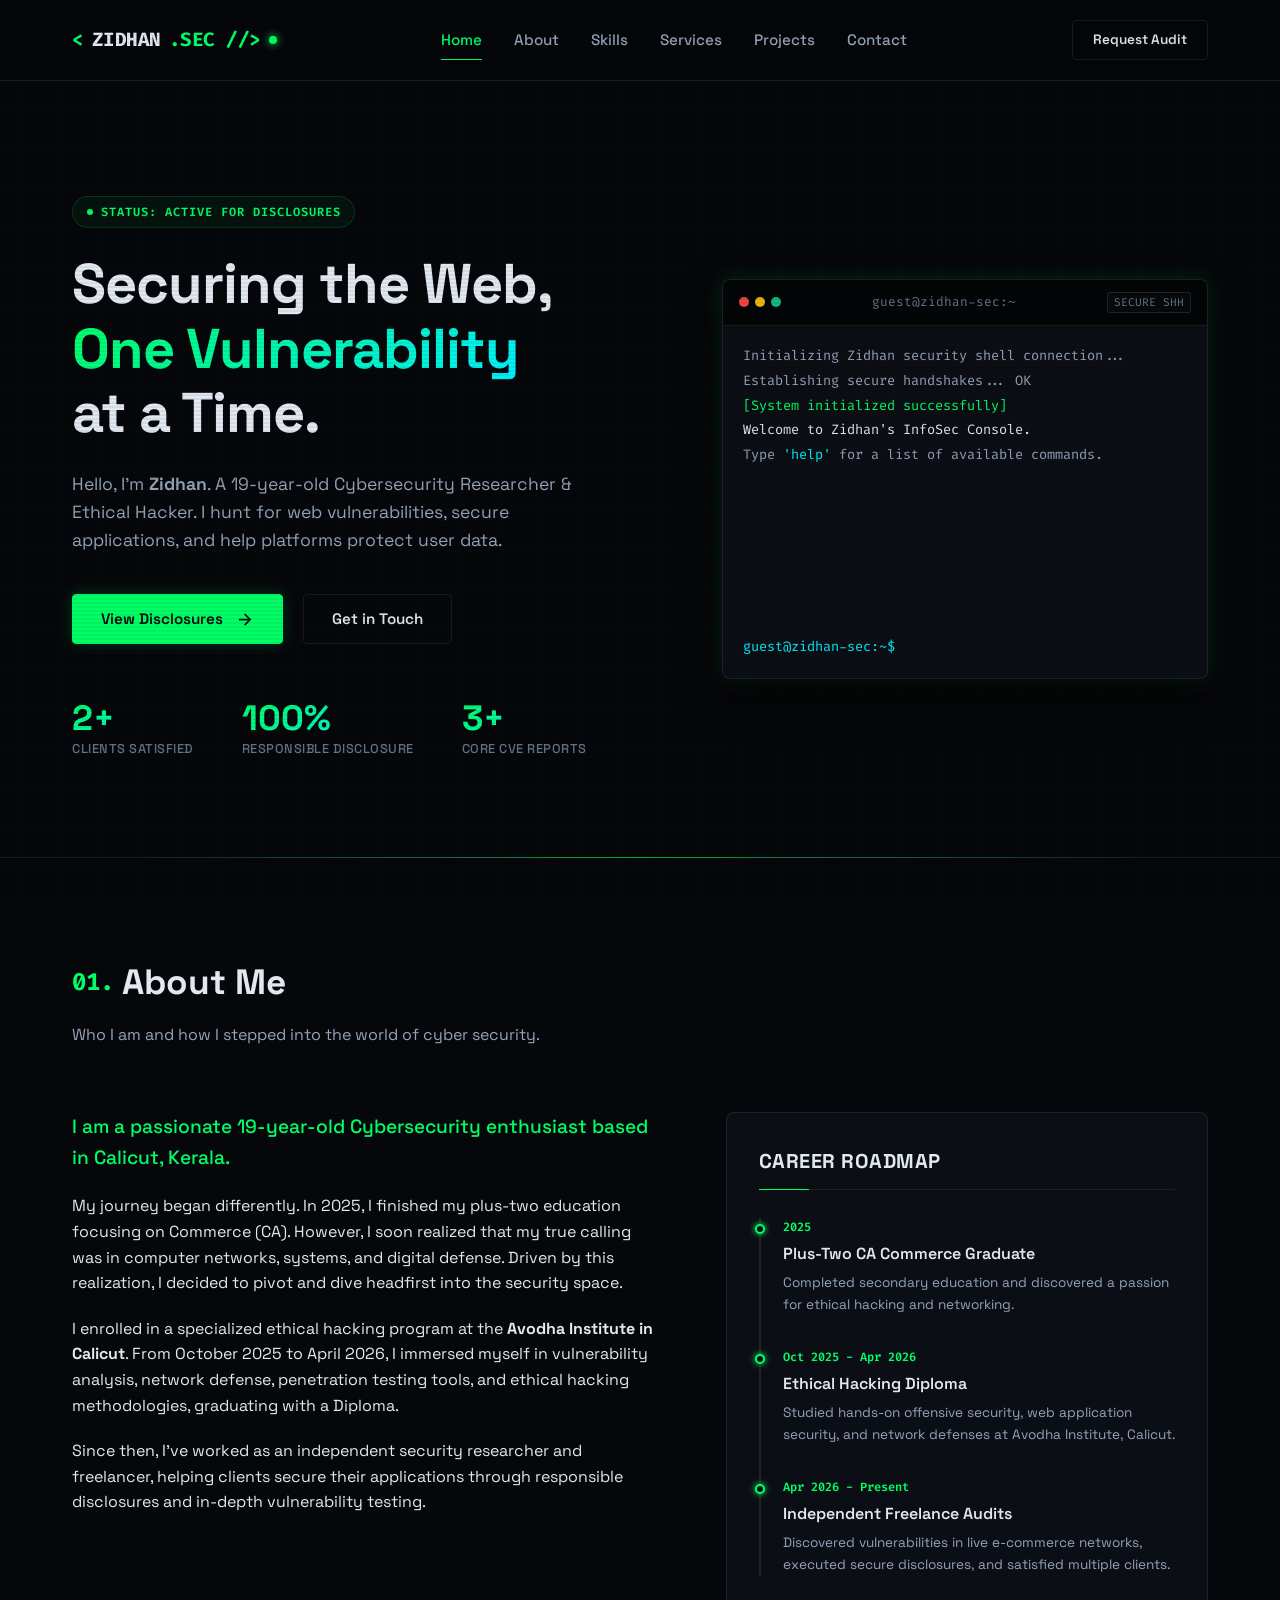
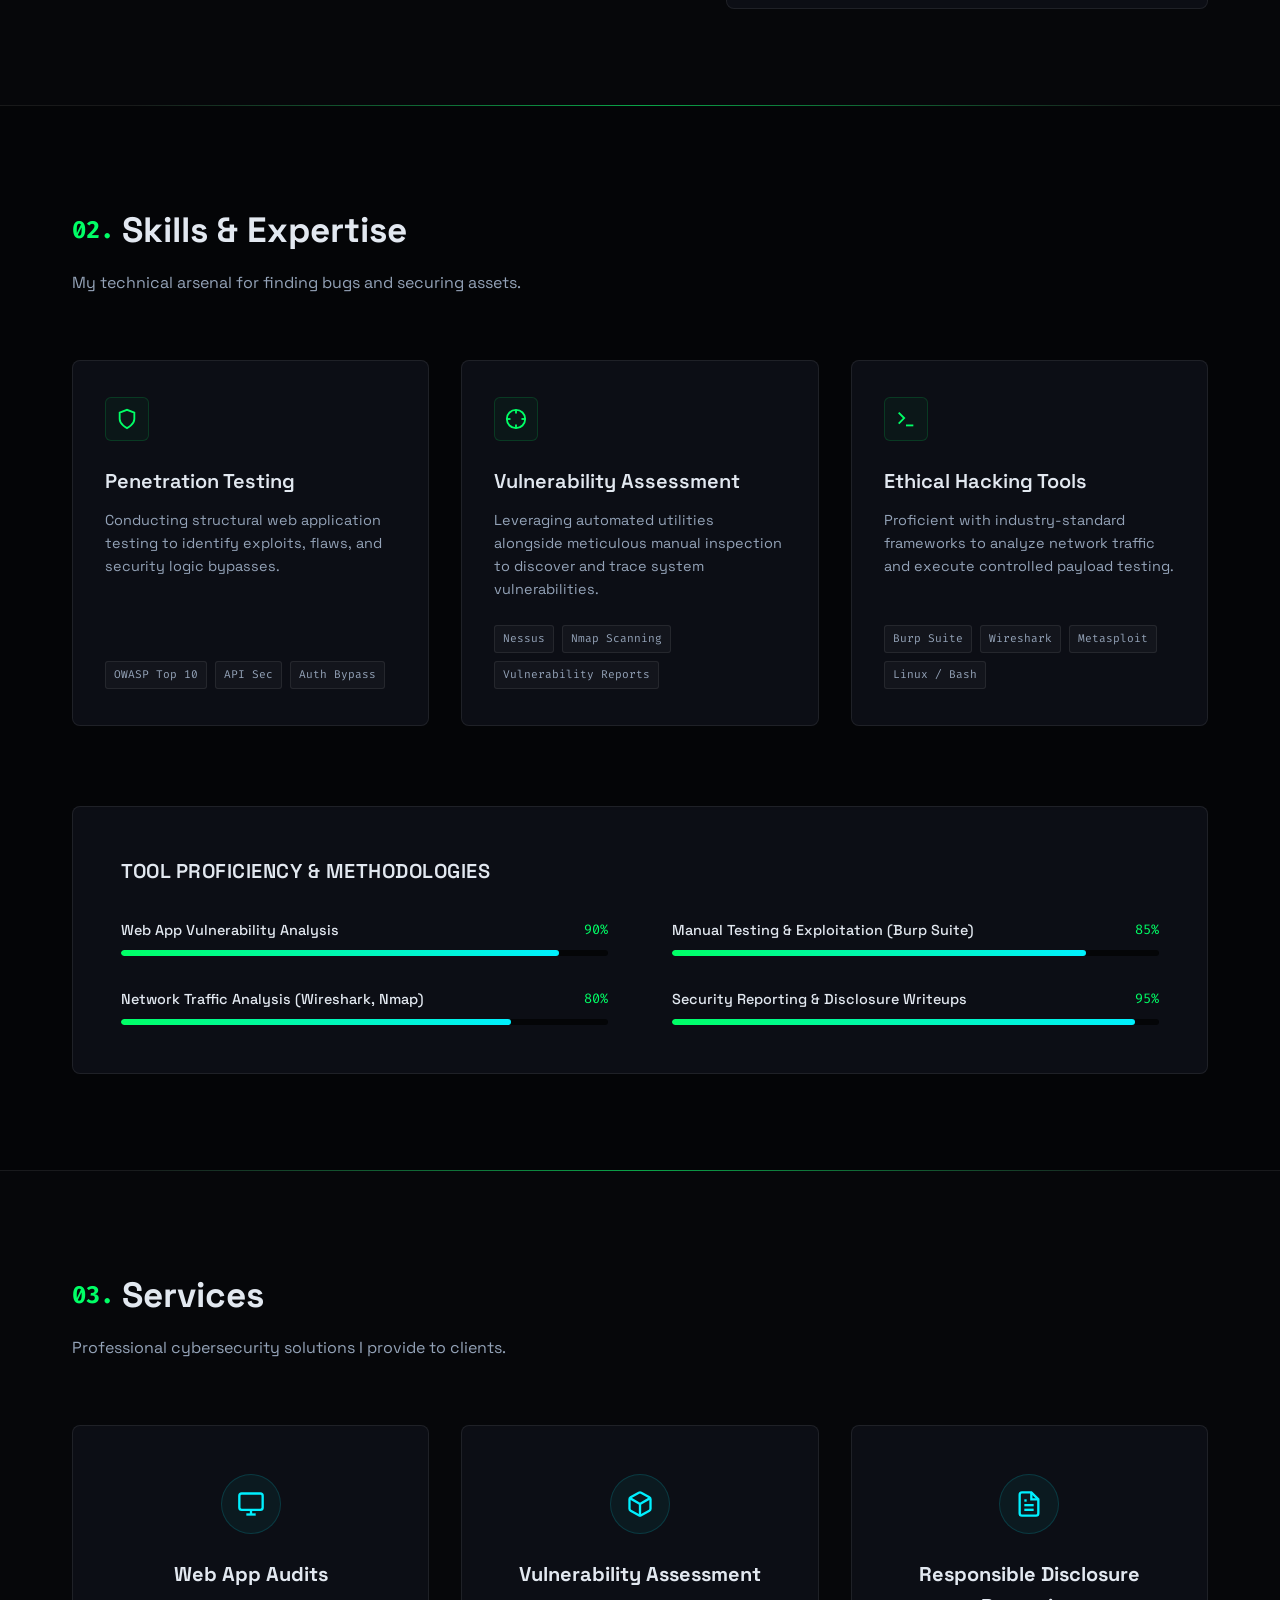
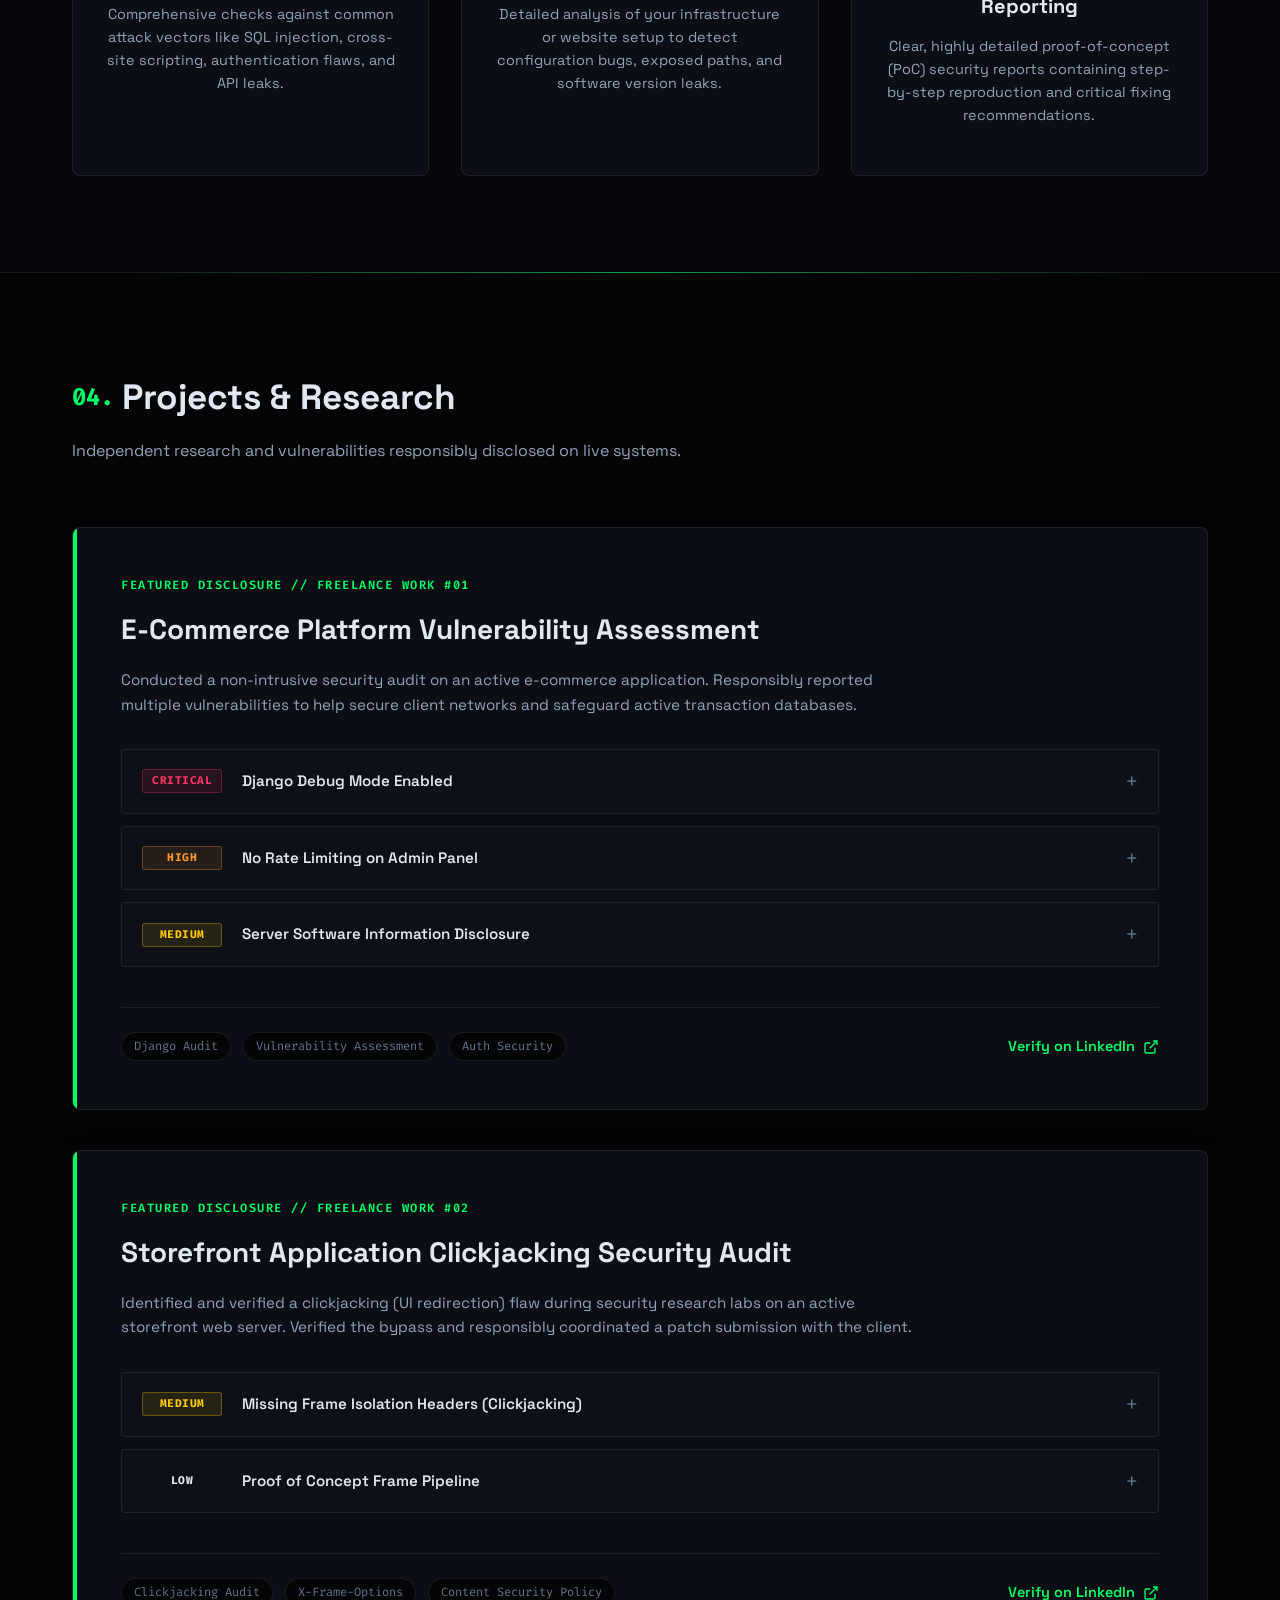
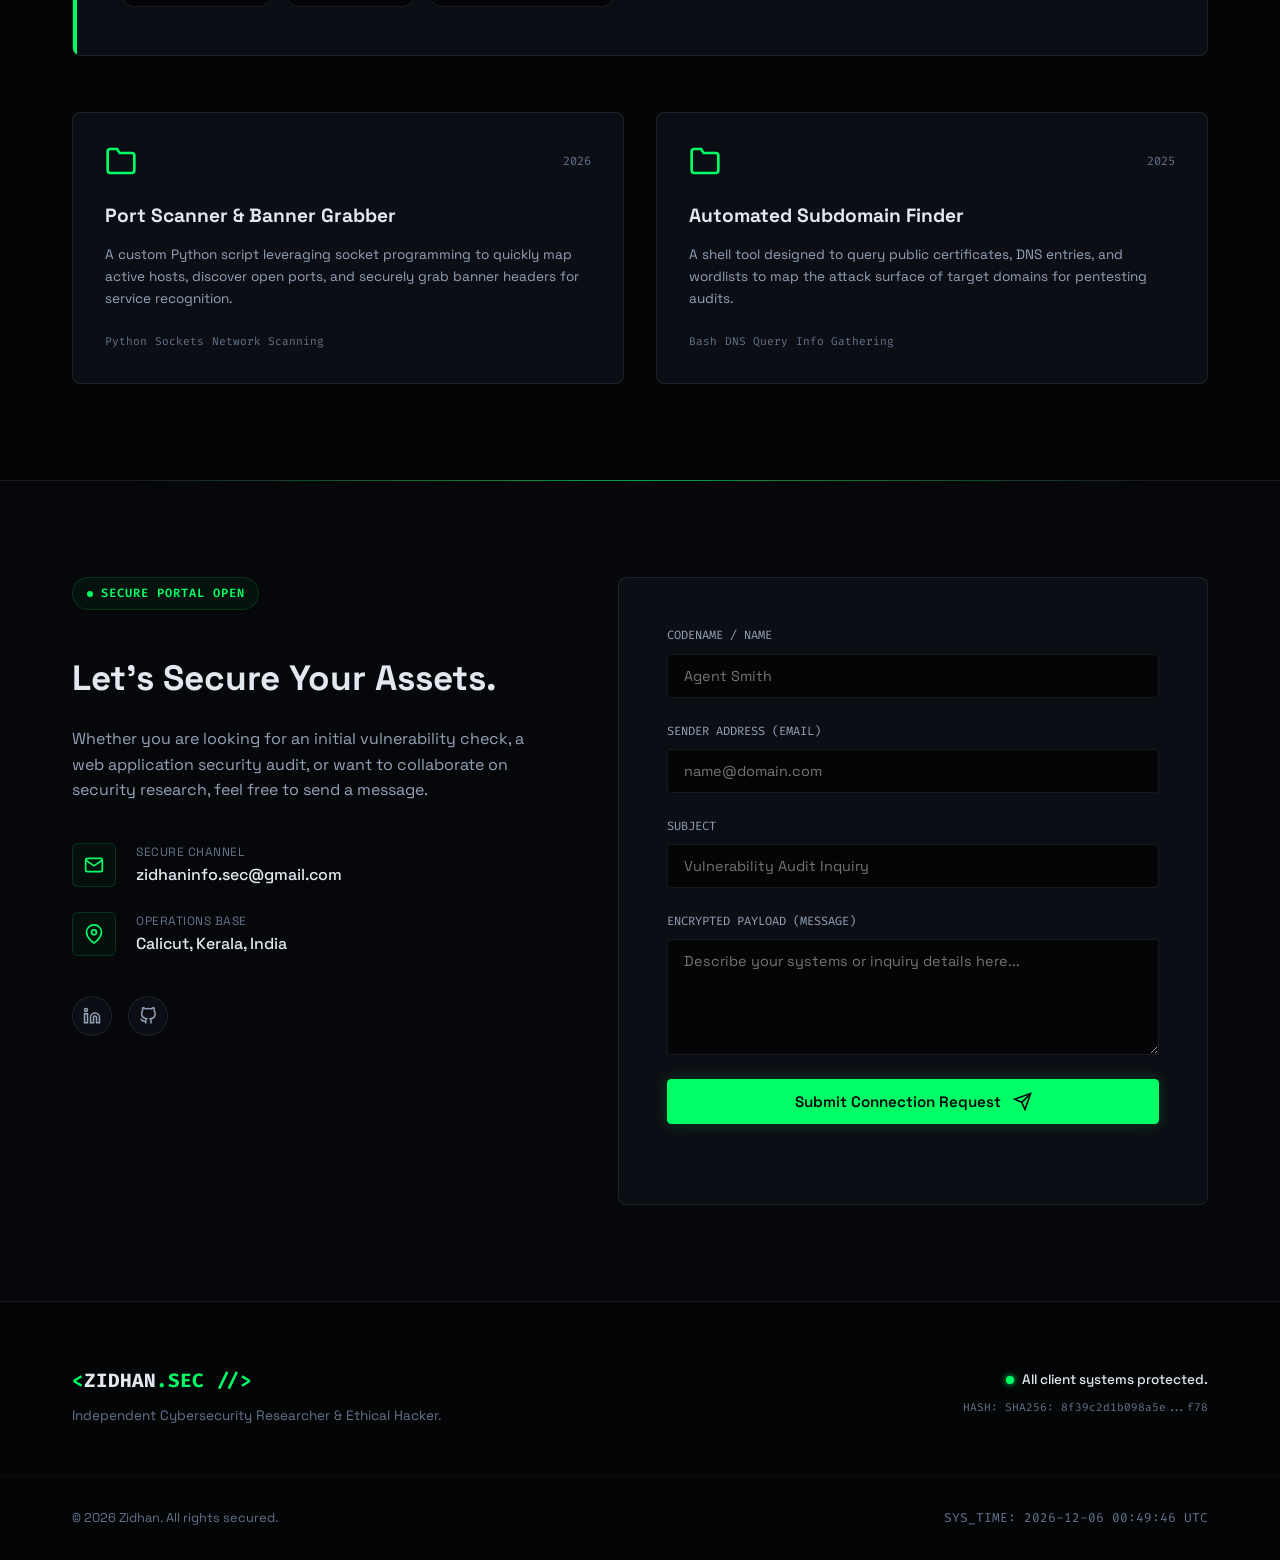
==== index.html @ 51912fbd "Initial commit of portfolio website" ====
<!DOCTYPE html>
<html lang="en">
<head>
    <meta charset="UTF-8">
    <meta name="viewport" content="width=device-width, initial-scale=1.0">
    <title>zidhan</title>
    <meta name="description" content="Portfolio of Zidhan, an independent Cybersecurity Researcher & Ethical Hacker specializing in vulnerability assessment, web application penetration testing, and responsible disclosures.">
    <!-- Google Fonts -->
    <link rel="preconnect" href="https://fonts.googleapis.com">
    <link rel="preconnect" href="https://fonts.gstatic.com" crossorigin>
    <link href="https://fonts.googleapis.com/css2?family=Fira+Code:wght@400;500;600;700&family=Space+Grotesk:wght@400;500;600;700&display=swap" rel="stylesheet">
    <!-- CSS stylesheet -->
    <link rel="stylesheet" href="style.css">
</head>
<body>
    <!-- Background grid effect -->
    <div class="cyber-grid"></div>
    <div class="scanlines"></div>

    <!-- Header Navigation -->
    <header class="header">
        <div class="container nav-container">
            <a href="#" class="logo">
                <span class="logo-accent">&lt;</span>ZIDHAN<span class="logo-accent">.SEC //&gt;</span>
                <span class="status-dot pulsing"></span>
            </a>
            
            <nav class="nav-menu">
                <a href="#hero" class="nav-link active">Home</a>
                <a href="#about" class="nav-link">About</a>
                <a href="#skills" class="nav-link">Skills</a>
                <a href="#services" class="nav-link">Services</a>
                <a href="#projects" class="nav-link">Projects</a>
                <a href="#contact" class="nav-link">Contact</a>
            </nav>

            <div class="header-actions">
                <a href="#contact" class="btn btn-outline btn-sm">Request Audit</a>
                <button class="mobile-nav-toggle" aria-label="Toggle navigation">
                    <span class="bar"></span>
                    <span class="bar"></span>
                    <span class="bar"></span>
                </button>
            </div>
        </div>
    </header>

    <main>
        <!-- Hero Section -->
        <section id="hero" class="hero-section section-padding">
            <div class="container hero-grid">
                <div class="hero-content">
                    <div class="badge-cyber">
                        <span class="badge-ping"></span>
                        <span class="badge-text">STATUS: ACTIVE FOR DISCLOSURES</span>
                    </div>
                    <h1 class="hero-title">
                        Securing the Web, <br>
                        <span class="text-gradient">One Vulnerability</span> <br>
                        at a Time.
                    </h1>
                    <p class="hero-subtitle">
                        Hello, I'm <strong>Zidhan</strong>. A 19-year-old Cybersecurity Researcher &amp; Ethical Hacker. I hunt for web vulnerabilities, secure applications, and help platforms protect user data.
                    </p>
                    <div class="hero-actions">
                        <a href="#projects" class="btn btn-primary">
                            <span>View Disclosures</span>
                            <svg class="btn-icon" viewBox="0 0 24 24" fill="none" stroke="currentColor" stroke-width="2"><line x1="5" y1="12" x2="19" y2="12"></line><polyline points="12 5 19 12 12 19"></polyline></svg>
                        </a>
                        <a href="#contact" class="btn btn-outline">
                            <span>Get in Touch</span>
                        </a>
                    </div>
                    <div class="hero-stats">
                        <div class="stat-item">
                            <span class="stat-val text-gradient">2+</span>
                            <span class="stat-lbl">Clients Satisfied</span>
                        </div>
                        <div class="stat-item">
                            <span class="stat-val text-gradient">100%</span>
                            <span class="stat-lbl">Responsible Disclosure</span>
                        </div>
                        <div class="stat-item">
                            <span class="stat-val text-gradient">3+</span>
                            <span class="stat-lbl">Core CVE Reports</span>
                        </div>
                    </div>
                </div>

                <!-- Simulated Terminal Widget -->
                <div class="terminal-container">
                    <div class="terminal-header">
                        <div class="terminal-buttons">
                            <span class="term-btn red"></span>
                            <span class="term-btn yellow"></span>
                            <span class="term-btn green"></span>
                        </div>
                        <div class="terminal-title">guest@zidhan-sec:~</div>
                        <div class="terminal-status">SECURE SHH</div>
                    </div>
                    <div class="terminal-body" id="terminal-body">
                        <div class="terminal-line text-muted">Initializing Zidhan security shell connection...</div>
                        <div class="terminal-line text-muted">Establishing secure handshakes... OK</div>
                        <div class="terminal-line text-success">[System initialized successfully]</div>
                        <div class="terminal-line">Welcome to Zidhan's InfoSec Console.</div>
                        <div class="terminal-line text-muted">Type <span class="text-accent">'help'</span> for a list of available commands.</div>
                        <br>
                        <div id="terminal-output"></div>
                        <div class="terminal-input-line">
                            <span class="terminal-prompt">guest@zidhan-sec:~$</span>
                            <input type="text" id="terminal-input" autocomplete="off" autofocus spellcheck="false">
                        </div>
                    </div>
                </div>
            </div>
        </section>

        <!-- About Me Section -->
        <section id="about" class="about-section section-padding border-top-glow">
            <div class="container">
                <div class="section-header">
                    <h2 class="section-title"><span class="title-number">01.</span> About Me</h2>
                    <p class="section-desc">Who I am and how I stepped into the world of cyber security.</p>
                </div>
                <div class="about-grid">
                    <div class="about-bio">
                        <p class="lead-text">
                            I am a passionate 19-year-old Cybersecurity enthusiast based in Calicut, Kerala. 
                        </p>
                        <p>
                            My journey began differently. In 2025, I finished my plus-two education focusing on Commerce (CA). However, I soon realized that my true calling was in computer networks, systems, and digital defense. Driven by this realization, I decided to pivot and dive headfirst into the security space.
                        </p>
                        <p>
                            I enrolled in a specialized ethical hacking program at the <strong>Avodha Institute in Calicut</strong>. From October 2025 to April 2026, I immersed myself in vulnerability analysis, network defense, penetration testing tools, and ethical hacking methodologies, graduating with a Diploma.
                        </p>
                        <p>
                            Since then, I've worked as an independent security researcher and freelancer, helping clients secure their applications through responsible disclosures and in-depth vulnerability testing.
                        </p>
                    </div>

                    <div class="about-timeline-card">
                        <h3 class="card-title-glow">Career Roadmap</h3>
                        <div class="timeline">
                            <div class="timeline-item">
                                <div class="timeline-dot"></div>
                                <div class="timeline-date">2025</div>
                                <h4 class="timeline-title">Plus-Two CA Commerce Graduate</h4>
                                <p class="timeline-text">Completed secondary education and discovered a passion for ethical hacking and networking.</p>
                            </div>
                            <div class="timeline-item">
                                <div class="timeline-dot"></div>
                                <div class="timeline-date">Oct 2025 - Apr 2026</div>
                                <h4 class="timeline-title">Ethical Hacking Diploma</h4>
                                <p class="timeline-text">Studied hands-on offensive security, web application security, and network defenses at Avodha Institute, Calicut.</p>
                            </div>
                            <div class="timeline-item">
                                <div class="timeline-dot"></div>
                                <div class="timeline-date">Apr 2026 - Present</div>
                                <h4 class="timeline-title">Independent Freelance Audits</h4>
                                <p class="timeline-text">Discovered vulnerabilities in live e-commerce networks, executed secure disclosures, and satisfied multiple clients.</p>
                            </div>
                        </div>
                    </div>
                </div>
            </div>
        </section>

        <!-- Skills and Expertise Section -->
        <section id="skills" class="skills-section section-padding border-top-glow bg-darker">
            <div class="container">
                <div class="section-header">
                    <h2 class="section-title"><span class="title-number">02.</span> Skills &amp; Expertise</h2>
                    <p class="section-desc">My technical arsenal for finding bugs and securing assets.</p>
                </div>
                <div class="skills-grid">
                    <!-- Skill Group 1 -->
                    <div class="skill-card">
                        <div class="skill-icon-wrap">
                            <svg class="skill-icon" viewBox="0 0 24 24" fill="none" stroke="currentColor" stroke-width="2"><path d="M12 22s8-4 8-10V5l-8-3-8 3v7c0 6 8 10 8 10z"></path></svg>
                        </div>
                        <h3 class="skill-card-title">Penetration Testing</h3>
                        <p class="skill-card-text">Conducting structural web application testing to identify exploits, flaws, and security logic bypasses.</p>
                        <div class="skill-badges">
                            <span class="skill-badge">OWASP Top 10</span>
                            <span class="skill-badge">API Sec</span>
                            <span class="skill-badge">Auth Bypass</span>
                        </div>
                    </div>
                    <!-- Skill Group 2 -->
                    <div class="skill-card">
                        <div class="skill-icon-wrap">
                            <svg class="skill-icon" viewBox="0 0 24 24" fill="none" stroke="currentColor" stroke-width="2"><circle cx="12" cy="12" r="10"></circle><line x1="22" y1="12" x2="18" y2="12"></line><line x1="6" y1="12" x2="2" y2="12"></line><line x1="12" y1="6" x2="12" y2="2"></line><line x1="12" y1="22" x2="12" y2="18"></line></svg>
                        </div>
                        <h3 class="skill-card-title">Vulnerability Assessment</h3>
                        <p class="skill-card-text">Leveraging automated utilities alongside meticulous manual inspection to discover and trace system vulnerabilities.</p>
                        <div class="skill-badges">
                            <span class="skill-badge">Nessus</span>
                            <span class="skill-badge">Nmap Scanning</span>
                            <span class="skill-badge">Vulnerability Reports</span>
                        </div>
                    </div>
                    <!-- Skill Group 3 -->
                    <div class="skill-card">
                        <div class="skill-icon-wrap">
                            <svg class="skill-icon" viewBox="0 0 24 24" fill="none" stroke="currentColor" stroke-width="2"><polyline points="4 17 10 11 4 5"></polyline><line x1="12" y1="19" x2="20" y2="19"></line></svg>
                        </div>
                        <h3 class="skill-card-title">Ethical Hacking Tools</h3>
                        <p class="skill-card-text">Proficient with industry-standard frameworks to analyze network traffic and execute controlled payload testing.</p>
                        <div class="skill-badges">
                            <span class="skill-badge">Burp Suite</span>
                            <span class="skill-badge">Wireshark</span>
                            <span class="skill-badge">Metasploit</span>
                            <span class="skill-badge">Linux / Bash</span>
                        </div>
                    </div>
                </div>

                <!-- Skill Metric Meters -->
                <div class="skills-metrics-wrap">
                    <h3 class="metrics-title">Tool Proficiency &amp; Methodologies</h3>
                    <div class="metrics-grid">
                        <div class="metric-item">
                            <div class="metric-info">
                                <span class="metric-name">Web App Vulnerability Analysis</span>
                                <span class="metric-pct">90%</span>
                            </div>
                            <div class="metric-bar-bg">
                                <div class="metric-bar-fill" style="width: 90%;"></div>
                            </div>
                        </div>
                        <div class="metric-item">
                            <div class="metric-info">
                                <span class="metric-name">Manual Testing &amp; Exploitation (Burp Suite)</span>
                                <span class="metric-pct">85%</span>
                            </div>
                            <div class="metric-bar-bg">
                                <div class="metric-bar-fill" style="width: 85%;"></div>
                            </div>
                        </div>
                        <div class="metric-item">
                            <div class="metric-info">
                                <span class="metric-name">Network Traffic Analysis (Wireshark, Nmap)</span>
                                <span class="metric-pct">80%</span>
                            </div>
                            <div class="metric-bar-bg">
                                <div class="metric-bar-fill" style="width: 80%;"></div>
                            </div>
                        </div>
                        <div class="metric-item">
                            <div class="metric-info">
                                <span class="metric-name">Security Reporting &amp; Disclosure Writeups</span>
                                <span class="metric-pct">95%</span>
                            </div>
                            <div class="metric-bar-bg">
                                <div class="metric-bar-fill" style="width: 95%;"></div>
                            </div>
                        </div>
                    </div>
                </div>
            </div>
        </section>

        <!-- Services Section -->
        <section id="services" class="services-section section-padding border-top-glow">
            <div class="container">
                <div class="section-header">
                    <h2 class="section-title"><span class="title-number">03.</span> Services</h2>
                    <p class="section-desc">Professional cybersecurity solutions I provide to clients.</p>
                </div>
                <div class="services-grid">
                    <div class="service-card">
                        <div class="service-icon">
                            <svg viewBox="0 0 24 24" fill="none" stroke="currentColor" stroke-width="2"><rect x="2" y="3" width="20" height="14" rx="2" ry="2"></rect><line x1="8" y1="21" x2="16" y2="21"></line><line x1="12" y1="17" x2="12" y2="21"></line></svg>
                        </div>
                        <h3>Web App Audits</h3>
                        <p>Comprehensive checks against common attack vectors like SQL injection, cross-site scripting, authentication flaws, and API leaks.</p>
                    </div>
                    <div class="service-card">
                        <div class="service-icon">
                            <svg viewBox="0 0 24 24" fill="none" stroke="currentColor" stroke-width="2"><path d="M21 16V8a2 2 0 0 0-1-1.73l-7-4a2 2 0 0 0-2 0l-7 4A2 2 0 0 0 3 8v8a2 2 0 0 0 1 1.73l7 4a2 2 0 0 0 2 0l7-4A2 2 0 0 0 21 16z"></path><polyline points="3.27 6.96 12 12.01 20.73 6.96"></polyline><line x1="12" y1="22.08" x2="12" y2="12"></line></svg>
                        </div>
                        <h3>Vulnerability Assessment</h3>
                        <p>Detailed analysis of your infrastructure or website setup to detect configuration bugs, exposed paths, and software version leaks.</p>
                    </div>
                    <div class="service-card">
                        <div class="service-icon">
                            <svg viewBox="0 0 24 24" fill="none" stroke="currentColor" stroke-width="2"><path d="M14 2H6a2 2 0 0 0-2 2v16a2 2 0 0 0 2 2h12a2 2 0 0 0 2-2V8z"></path><polyline points="14 2 14 8 20 8"></polyline><line x1="16" y1="13" x2="8" y2="13"></line><line x1="16" y1="17" x2="8" y2="17"></line><polyline points="10 9 9 9 8 9"></polyline></svg>
                        </div>
                        <h3>Responsible Disclosure Reporting</h3>
                        <p>Clear, highly detailed proof-of-concept (PoC) security reports containing step-by-step reproduction and critical fixing recommendations.</p>
                    </div>
                </div>
            </div>
        </section>

        <!-- Projects & Research Section -->
        <section id="projects" class="projects-section section-padding border-top-glow bg-darker">
            <div class="container">
                <div class="section-header">
                    <h2 class="section-title"><span class="title-number">04.</span> Projects &amp; Research</h2>
                    <p class="section-desc">Independent research and vulnerabilities responsibly disclosed on live systems.</p>
                </div>

                <div class="projects-featured">
                    <!-- Featured Project 1 -->
                    <div class="project-featured-card" style="margin-bottom: 2.5rem;">
                        <div class="project-tag">FEATURED DISCLOSURE // FREELANCE WORK #01</div>
                        <h3 class="project-featured-title">E-Commerce Platform Vulnerability Assessment</h3>
                        <p class="project-featured-desc">
                            Conducted a non-intrusive security audit on an active e-commerce application. Responsibly reported multiple vulnerabilities to help secure client networks and safeguard active transaction databases.
                        </p>
                        
                        <!-- Vulnerabilities Accordion -->
                        <div class="vulns-list">
                            <div class="vuln-item critical">
                                <div class="vuln-header">
                                    <span class="severity-badge">CRITICAL</span>
                                    <span class="vuln-name">Django Debug Mode Enabled</span>
                                    <span class="vuln-toggle">+</span>
                                </div>
                                <div class="vuln-details">
                                    <p>Exposed internal code structures, environment keys, technical settings, database queries, and raw local variables. Exposed system paths could easily facilitate server takeovers.</p>
                                </div>
                            </div>
                            <div class="vuln-item high">
                                <div class="vuln-header">
                                    <span class="severity-badge">HIGH</span>
                                    <span class="vuln-name">No Rate Limiting on Admin Panel</span>
                                    <span class="vuln-toggle">+</span>
                                </div>
                                <div class="vuln-details">
                                    <p>The administrative login portal was completely vulnerable to rapid automated login attempts (Brute Force attacks), making default password attacks highly effective.</p>
                                </div>
                            </div>
                            <div class="vuln-item medium">
                                <div class="vuln-header">
                                    <span class="severity-badge">MEDIUM</span>
                                    <span class="vuln-name">Server Software Information Disclosure</span>
                                    <span class="vuln-toggle">+</span>
                                </div>
                                <div class="vuln-details">
                                    <p>Server headers leaked exact software components and server versions, allowing malicious actors to target matching CVE vulnerabilities.</p>
                                </div>
                            </div>
                        </div>

                        <div class="project-footer">
                            <div class="project-tools">
                                <span>Django Audit</span>
                                <span>Vulnerability Assessment</span>
                                <span>Auth Security</span>
                            </div>
                            <a href="https://www.linkedin.com/in/muhammad-zidhan-508b98357" target="_blank" rel="noopener noreferrer" class="project-link">
                                <span>Verify on LinkedIn</span>
                                <svg class="link-icon" viewBox="0 0 24 24" fill="none" stroke="currentColor" stroke-width="2"><path d="M18 13v6a2 2 0 0 1-2 2H5a2 2 0 0 1-2-2V8a2 2 0 0 1 2-2h6"></path><polyline points="15 3 21 3 21 9"></polyline><line x1="10" y1="14" x2="21" y2="3"></line></svg>
                            </a>
                        </div>
                    </div>

                    <!-- Featured Project 2 -->
                    <div class="project-featured-card">
                        <div class="project-tag">FEATURED DISCLOSURE // FREELANCE WORK #02</div>
                        <h3 class="project-featured-title">Storefront Application Clickjacking Security Audit</h3>
                        <p class="project-featured-desc">
                            Identified and verified a clickjacking (UI redirection) flaw during security research labs on an active storefront web server. Verified the bypass and responsibly coordinated a patch submission with the client.
                        </p>
                        
                        <!-- Vulnerabilities Accordion -->
                        <div class="vulns-list">
                            <div class="vuln-item medium">
                                <div class="vuln-header">
                                    <span class="severity-badge">MEDIUM</span>
                                    <span class="vuln-name">Missing Frame Isolation Headers (Clickjacking)</span>
                                    <span class="vuln-toggle">+</span>
                                </div>
                                <div class="vuln-details">
                                    <p>The web server failed to enforce defensive boundaries, completely lacking legacy X-Frame-Options and modern Content-Security-Policy (CSP) frame-ancestors tokens. This allowed the authentication page to load inside unauthorized external frames.</p>
                                </div>
                            </div>
                            <div class="vuln-item low">
                                <div class="vuln-header">
                                    <span class="severity-badge">LOW</span>
                                    <span class="vuln-name">Proof of Concept Frame Pipeline</span>
                                    <span class="vuln-toggle">+</span>
                                </div>
                                <div class="vuln-details">
                                    <p>Confirmed exposure by building a lightweight HTML frame wrapper that loads the user login fields inside a controlled, mock attacker-facing layer without triggering browser exceptions.</p>
                                </div>
                            </div>
                        </div>

                        <div class="project-footer">
                            <div class="project-tools">
                                <span>Clickjacking Audit</span>
                                <span>X-Frame-Options</span>
                                <span>Content Security Policy</span>
                            </div>
                            <a href="https://www.linkedin.com/in/muhammad-zidhan-508b98357" target="_blank" rel="noopener noreferrer" class="project-link">
                                <span>Verify on LinkedIn</span>
                                <svg class="link-icon" viewBox="0 0 24 24" fill="none" stroke="currentColor" stroke-width="2"><path d="M18 13v6a2 2 0 0 1-2 2H5a2 2 0 0 1-2-2V8a2 2 0 0 1 2-2h6"></path><polyline points="15 3 21 3 21 9"></polyline><line x1="10" y1="14" x2="21" y2="3"></line></svg>
                            </a>
                        </div>
                    </div>
                </div>

                <!-- Secondary Projects Grid -->
                <div class="projects-grid" style="margin-top: 2.5rem;">
                    <div class="project-card">
                        <div class="project-card-header">
                            <svg class="project-folder-icon" viewBox="0 0 24 24" fill="none" stroke="currentColor" stroke-width="2"><path d="M22 19a2 2 0 0 1-2 2H4a2 2 0 0 1-2-2V5a2 2 0 0 1 2-2h5l2 3h9a2 2 0 0 1 2 2z"></path></svg>
                            <span class="project-year">2026</span>
                        </div>
                        <h4 class="project-card-title">Port Scanner &amp; Banner Grabber</h4>
                        <p class="project-card-text">A custom Python script leveraging socket programming to quickly map active hosts, discover open ports, and securely grab banner headers for service recognition.</p>
                        <div class="project-card-tags">
                            <span>Python</span>
                            <span>Sockets</span>
                            <span>Network Scanning</span>
                        </div>
                    </div>
                    <div class="project-card">
                        <div class="project-card-header">
                            <svg class="project-folder-icon" viewBox="0 0 24 24" fill="none" stroke="currentColor" stroke-width="2"><path d="M22 19a2 2 0 0 1-2 2H4a2 2 0 0 1-2-2V5a2 2 0 0 1 2-2h5l2 3h9a2 2 0 0 1 2 2z"></path></svg>
                            <span class="project-year">2025</span>
                        </div>
                        <h4 class="project-card-title">Automated Subdomain Finder</h4>
                        <p class="project-card-text">A shell tool designed to query public certificates, DNS entries, and wordlists to map the attack surface of target domains for pentesting audits.</p>
                        <div class="project-card-tags">
                            <span>Bash</span>
                            <span>DNS Query</span>
                            <span>Info Gathering</span>
                        </div>
                    </div>
                </div>
            </div>
        </section>

        <!-- Contact Section -->
        <section id="contact" class="contact-section section-padding border-top-glow">
            <div class="container contact-container">
                <div class="contact-info">
                    <div class="badge-cyber">
                        <span class="badge-ping"></span>
                        <span class="badge-text">SECURE PORTAL OPEN</span>
                    </div>
                    <h2 class="contact-title">Let's Secure Your Assets.</h2>
                    <p class="contact-text">
                        Whether you are looking for an initial vulnerability check, a web application security audit, or want to collaborate on security research, feel free to send a message.
                    </p>
                    <div class="contact-details">
                        <div class="contact-detail-item">
                            <div class="detail-icon">
                                <svg viewBox="0 0 24 24" fill="none" stroke="currentColor" stroke-width="2"><path d="M4 4h16c1.1 0 2 .9 2 2v12c0 1.1-.9 2-2 2H4c-1.1 0-2-.9-2-2V6c0-1.1.9-2 2-2z"></path><polyline points="22,6 12,13 2,6"></polyline></svg>
                            </div>
                            <div>
                                <div class="detail-label">Secure Channel</div>
                                <a href="mailto:zidhaninfo.sec@gmail.com" class="detail-value">zidhaninfo.sec@gmail.com</a>
                            </div>
                        </div>
                        <div class="contact-detail-item">
                            <div class="detail-icon">
                                <svg viewBox="0 0 24 24" fill="none" stroke="currentColor" stroke-width="2"><path d="M21 10c0 7-9 13-9 13s-9-6-9-13a9 9 0 0 1 18 0z"></path><circle cx="12" cy="10" r="3"></circle></svg>
                            </div>
                            <div>
                                <div class="detail-label">Operations Base</div>
                                <div class="detail-value">Calicut, Kerala, India</div>
                            </div>
                        </div>
                    </div>
                    <div class="social-links">
                        <a href="https://www.linkedin.com/in/muhammad-zidhan-508b98357" target="_blank" rel="noopener noreferrer" aria-label="LinkedIn Profile">
                            <svg viewBox="0 0 24 24" fill="none" stroke="currentColor" stroke-width="2" class="social-icon"><path d="M16 8a6 6 0 0 1 6 6v7h-4v-7a2 2 0 0 0-2-2 2 2 0 0 0-2 2v7h-4v-7a6 6 0 0 1 6-6z"></path><rect x="2" y="9" width="4" height="12"></rect><circle cx="4" cy="4" r="2"></circle></svg>
                        </a>
                        <a href="#" aria-label="GitHub Profile">
                            <svg viewBox="0 0 24 24" fill="none" stroke="currentColor" stroke-width="2" class="social-icon"><path d="M9 19c-5 1.5-5-2.5-7-3m14 6v-3.87a3.37 3.37 0 0 0-.94-2.61c3.14-.35 6.44-1.54 6.44-7A5.44 5.44 0 0 0 20 4.77 5.07 5.07 0 0 0 19.91 1S18.73.65 16 2.48a13.38 13.38 0 0 0-7 0C6.27.65 5.09 1 5.09 1A5.07 5.07 0 0 0 5 4.77a5.44 5.44 0 0 0-1.5 3.78c0 5.42 3.3 6.61 6.44 7A3.37 3.37 0 0 0 9 18.13V22"></path></svg>
                        </a>
                    </div>
                </div>

                <!-- Styled Cyber Contact Form -->
                <div class="contact-form-card">
                    <form id="contact-form" class="cyber-form">
                        <div class="form-row">
                            <div class="form-group">
                                <label for="form-name">Codename / Name</label>
                                <input type="text" id="form-name" required placeholder="Agent Smith">
                            </div>
                        </div>
                        <div class="form-row">
                            <div class="form-group">
                                <label for="form-email">Sender Address (Email)</label>
                                <input type="email" id="form-email" required placeholder="name@domain.com">
                            </div>
                        </div>
                        <div class="form-row">
                            <div class="form-group">
                                <label for="form-subject">Subject</label>
                                <input type="text" id="form-subject" required placeholder="Vulnerability Audit Inquiry">
                            </div>
                        </div>
                        <div class="form-row">
                            <div class="form-group">
                                <label for="form-message">Encrypted Payload (Message)</label>
                                <textarea id="form-message" rows="5" required placeholder="Describe your systems or inquiry details here..."></textarea>
                            </div>
                        </div>
                        <button type="submit" class="btn btn-primary btn-block">
                            <span>Submit Connection Request</span>
                            <svg class="btn-icon" viewBox="0 0 24 24" fill="none" stroke="currentColor" stroke-width="2"><line x1="22" y1="2" x2="11" y2="13"></line><polygon points="22 2 15 22 11 13 2 9 22 2"></polygon></svg>
                        </button>
                        <div id="form-status" class="form-status"></div>
                    </form>
                </div>
            </div>
        </section>
    </main>

    <!-- Footer -->
    <footer class="footer">
        <div class="container footer-grid">
            <div>
                <div class="footer-logo">
                    <span class="logo-accent">&lt;</span>ZIDHAN<span class="logo-accent">.SEC //&gt;</span>
                </div>
                <p class="footer-desc">Independent Cybersecurity Researcher &amp; Ethical Hacker.</p>
            </div>
            <div class="footer-status-pnl">
                <div class="status-indicator">
                    <span class="status-dot green"></span>
                    <span>All client systems protected.</span>
                </div>
                <p class="footer-hash">HASH: SHA256: 8f39c2d1b098a5e...f78</p>
            </div>
        </div>
        <div class="footer-bottom">
            <div class="container footer-bottom-flex">
                <p>&copy; 2026 Zidhan. All rights secured.</p>
                <p class="footer-timestamp">SYS_TIME: <span id="sys-timestamp">2026-06-06 17:08:22</span></p>
            </div>
        </div>
    </footer>

    <!-- JS Scripts -->
    <script src="app.js"></script>
</body>
</html>
---- style.css ----
/* Custom CSS Variables - Cyber Obsidian Theme */
:root {
    --bg-base: #06070a;
    --bg-surface: #0c0e15;
    --bg-card: #111420;
    --bg-darker: #040507;
    
    --color-primary: #00ff66; /* Neon Emerald */
    --color-primary-rgb: 0, 255, 102;
    --color-secondary: #00f0ff; /* Cyber Cyan */
    --color-secondary-rgb: 0, 240, 255;
    --color-accent: #8b5cf6; /* Cyberpunk Violet */
    
    --color-text-primary: #e2e8f0;
    --color-text-secondary: #94a3b8;
    --color-text-muted: #64748b;
    --color-border: rgba(255, 255, 255, 0.08);
    --color-border-glow: rgba(0, 255, 102, 0.15);

    /* Severity Colors */
    --sev-critical: #ff3366;
    --sev-high: #ff9933;
    --sev-medium: #ffcc00;
    --sev-low: #33ccff;
    
    /* Fonts */
    --font-sans: 'Space Grotesk', -apple-system, BlinkMacSystemFont, "Segoe UI", Roboto, sans-serif;
    --font-mono: 'Fira Code', 'JetBrains Mono', Courier, monospace;
    
    /* Transitions */
    --transition-fast: 0.2s cubic-bezier(0.4, 0, 0.2, 1);
    --transition-smooth: 0.4s cubic-bezier(0.4, 0, 0.2, 1);
}

/* Reset and Global Styles */
*, *::before, *::after {
    box-sizing: border-box;
    margin: 0;
    padding: 0;
}

html {
    scroll-behavior: smooth;
    font-size: 16px;
    background-color: var(--bg-base);
}

body {
    font-family: var(--font-sans);
    color: var(--color-text-primary);
    line-height: 1.6;
    overflow-x: hidden;
    position: relative;
}

/* Grid & Scanline Background overlays */
.cyber-grid {
    position: fixed;
    top: 0;
    left: 0;
    width: 100%;
    height: 100%;
    background-image: 
        linear-gradient(rgba(0, 255, 102, 0.02) 1px, transparent 1px),
        linear-gradient(90deg, rgba(0, 255, 102, 0.02) 1px, transparent 1px);
    background-size: 40px 40px;
    background-position: center center;
    z-index: -2;
    pointer-events: none;
}

.scanlines {
    position: fixed;
    top: 0;
    left: 0;
    width: 100%;
    height: 100%;
    background: linear-gradient(
        rgba(18, 16, 16, 0) 50%, 
        rgba(0, 0, 0, 0.2) 50%
    );
    background-size: 100% 4px;
    z-index: 9999;
    pointer-events: none;
    opacity: 0.3;
}

/* Scrollbar styling */
::-webkit-scrollbar {
    width: 8px;
    height: 8px;
}
::-webkit-scrollbar-track {
    background: var(--bg-base);
}
::-webkit-scrollbar-thumb {
    background: rgba(0, 255, 102, 0.2);
    border-radius: 4px;
}
::-webkit-scrollbar-thumb:hover {
    background: rgba(0, 255, 102, 0.4);
}

/* Helper Utilities */
.container {
    width: 100%;
    max-width: 1200px;
    margin: 0 auto;
    padding: 0 2rem;
}

.section-padding {
    padding: 6rem 0;
}

.bg-darker {
    background-color: var(--bg-darker);
}

.border-top-glow {
    border-top: 1px solid var(--color-border);
    position: relative;
}
.border-top-glow::before {
    content: '';
    position: absolute;
    top: -1px;
    left: 10%;
    right: 10%;
    height: 1px;
    background: linear-gradient(90deg, transparent, var(--color-primary), transparent);
    opacity: 0.6;
}

.text-gradient {
    background: linear-gradient(135deg, var(--color-primary), var(--color-secondary));
    -webkit-background-clip: text;
    -webkit-text-fill-color: transparent;
}

.text-success { color: var(--color-primary); }
.text-accent { color: var(--color-secondary); }
.text-muted { color: var(--color-text-secondary); }

/* Buttons & Interactive Elements */
.btn {
    display: inline-flex;
    align-items: center;
    justify-content: center;
    gap: 0.75rem;
    font-family: var(--font-sans);
    font-weight: 600;
    font-size: 0.95rem;
    padding: 0.75rem 1.75rem;
    border-radius: 4px;
    cursor: pointer;
    text-decoration: none;
    transition: var(--transition-smooth);
    position: relative;
    overflow: hidden;
}

.btn-primary {
    background-color: var(--color-primary);
    color: var(--bg-base);
    border: 1px solid var(--color-primary);
    box-shadow: 0 0 15px rgba(0, 255, 102, 0.2);
}
.btn-primary:hover {
    background-color: transparent;
    color: var(--color-primary);
    box-shadow: 0 0 25px rgba(0, 255, 102, 0.4);
}

.btn-outline {
    background-color: transparent;
    color: var(--color-text-primary);
    border: 1px solid var(--color-border);
}
.btn-outline:hover {
    border-color: var(--color-secondary);
    color: var(--color-secondary);
    box-shadow: 0 0 15px rgba(0, 240, 255, 0.2);
}

.btn-sm {
    padding: 0.5rem 1.25rem;
    font-size: 0.85rem;
}

.btn-block {
    width: 100%;
}

.btn-icon {
    width: 1.2rem;
    height: 1.2rem;
    transition: transform var(--transition-fast);
}
.btn:hover .btn-icon {
    transform: translateX(3px);
}

/* Header & Navigation Menu */
.header {
    position: fixed;
    top: 0;
    left: 0;
    width: 100%;
    z-index: 100;
    background-color: rgba(6, 7, 10, 0.8);
    backdrop-filter: blur(12px);
    -webkit-backdrop-filter: blur(12px);
    border-bottom: 1px solid var(--color-border);
    transition: var(--transition-smooth);
}

.nav-container {
    display: flex;
    align-items: center;
    justify-content: space-between;
    height: 80px;
}

.logo {
    display: flex;
    align-items: center;
    gap: 0.5rem;
    font-family: var(--font-mono);
    font-weight: 700;
    font-size: 1.2rem;
    color: var(--color-text-primary);
    text-decoration: none;
    letter-spacing: -0.5px;
}
.logo-accent {
    color: var(--color-primary);
}

.status-dot {
    width: 8px;
    height: 8px;
    background-color: var(--color-primary);
    border-radius: 50%;
    box-shadow: 0 0 8px var(--color-primary);
}
.pulsing {
    animation: pulse 1.8s infinite;
}

.nav-menu {
    display: flex;
    align-items: center;
    gap: 2rem;
}

.nav-link {
    font-family: var(--font-sans);
    font-size: 0.95rem;
    font-weight: 500;
    color: var(--color-text-secondary);
    text-decoration: none;
    transition: var(--transition-fast);
    position: relative;
    padding: 0.5rem 0;
}
.nav-link::after {
    content: '';
    position: absolute;
    bottom: 0;
    left: 0;
    width: 0;
    height: 1.5px;
    background-color: var(--color-primary);
    transition: var(--transition-fast);
}
.nav-link:hover, .nav-link.active {
    color: var(--color-primary);
}
.nav-link:hover::after, .nav-link.active::after {
    width: 100%;
}

.mobile-nav-toggle {
    display: none;
    background: none;
    border: none;
    cursor: pointer;
    flex-direction: column;
    gap: 5px;
}
.mobile-nav-toggle .bar {
    width: 25px;
    height: 2px;
    background-color: var(--color-text-primary);
    transition: var(--transition-fast);
}

/* Hero Section */
.hero-grid {
    display: grid;
    grid-template-columns: 1.1fr 0.9fr;
    gap: 3.5rem;
    align-items: center;
    padding-top: 100px;
}

.badge-cyber {
    display: inline-flex;
    align-items: center;
    gap: 0.5rem;
    background-color: rgba(0, 255, 102, 0.05);
    border: 1px solid rgba(0, 255, 102, 0.15);
    padding: 0.35rem 0.85rem;
    border-radius: 20px;
    margin-bottom: 1.5rem;
}
.badge-ping {
    width: 6px;
    height: 6px;
    background-color: var(--color-primary);
    border-radius: 50%;
    animation: pulse 1.5s infinite;
}
.badge-text {
    font-family: var(--font-mono);
    font-size: 0.75rem;
    font-weight: 600;
    letter-spacing: 1px;
    color: var(--color-primary);
}

.hero-title {
    font-size: 3.5rem;
    line-height: 1.15;
    font-weight: 700;
    margin-bottom: 1.5rem;
    letter-spacing: -1px;
}

.hero-subtitle {
    font-size: 1.1rem;
    color: var(--color-text-secondary);
    margin-bottom: 2.5rem;
    max-width: 540px;
}

.hero-actions {
    display: flex;
    gap: 1.25rem;
    margin-bottom: 3.5rem;
}

.hero-stats {
    display: flex;
    gap: 3rem;
}
.stat-val {
    display: block;
    font-size: 2.2rem;
    font-weight: 700;
    font-family: var(--font-sans);
    line-height: 1;
}
.stat-lbl {
    font-size: 0.8rem;
    color: var(--color-text-muted);
    text-transform: uppercase;
    letter-spacing: 0.5px;
    font-weight: 500;
}

/* Interactive Hacking Terminal Widget */
.terminal-container {
    background-color: var(--bg-surface);
    border: 1px solid var(--color-border);
    border-radius: 8px;
    box-shadow: 0 20px 40px rgba(0,0,0,0.5), 0 0 20px var(--color-border-glow);
    overflow: hidden;
    height: 400px;
    display: flex;
    flex-direction: column;
}

.terminal-header {
    background-color: var(--bg-darker);
    border-bottom: 1px solid var(--color-border);
    padding: 0.75rem 1rem;
    display: flex;
    align-items: center;
    justify-content: space-between;
}

.terminal-buttons {
    display: flex;
    gap: 6px;
}
.term-btn {
    width: 10px;
    height: 10px;
    border-radius: 50%;
}
.term-btn.red { background-color: #ef4444; }
.term-btn.yellow { background-color: #eab308; }
.term-btn.green { background-color: #10b981; }

.terminal-title {
    font-family: var(--font-mono);
    font-size: 0.8rem;
    color: var(--color-text-muted);
}
.terminal-status {
    font-family: var(--font-mono);
    font-size: 0.7rem;
    color: var(--color-text-muted);
    border: 1px solid rgba(255,255,255,0.1);
    padding: 1px 6px;
    border-radius: 3px;
    background-color: rgba(255,255,255,0.02);
}

.terminal-body {
    padding: 1.25rem;
    flex-grow: 1;
    overflow-y: auto;
    font-family: var(--font-mono);
    font-size: 0.85rem;
    color: var(--color-text-primary);
    display: flex;
    flex-direction: column;
    gap: 0.35rem;
}

.terminal-line {
    word-break: break-all;
    line-height: 1.4;
}

.terminal-input-line {
    display: flex;
    align-items: center;
    gap: 0.5rem;
    margin-top: auto;
    padding-top: 0.5rem;
}

.terminal-prompt {
    color: var(--color-secondary);
    white-space: nowrap;
}

#terminal-input {
    flex-grow: 1;
    background: none;
    border: none;
    outline: none;
    color: var(--color-primary);
    font-family: var(--font-mono);
    font-size: 0.85rem;
    caret-color: var(--color-primary);
    width: 100%;
}

/* Sections Structure Layout */
.section-header {
    margin-bottom: 4rem;
    max-width: 650px;
}
.section-title {
    font-size: 2.2rem;
    font-weight: 700;
    margin-bottom: 0.75rem;
    display: flex;
    align-items: center;
    gap: 0.5rem;
}
.title-number {
    font-family: var(--font-mono);
    color: var(--color-primary);
    font-size: 1.5rem;
}
.section-desc {
    color: var(--color-text-secondary);
    font-size: 1rem;
}

/* About Me Section */
.about-grid {
    display: grid;
    grid-template-columns: 1.1fr 0.9fr;
    gap: 4rem;
    align-items: start;
}

.about-bio {
    display: flex;
    flex-direction: column;
    gap: 1.25rem;
}
.lead-text {
    font-size: 1.2rem;
    color: var(--color-primary);
    font-weight: 500;
}

.about-timeline-card {
    background-color: var(--bg-surface);
    border: 1px solid var(--color-border);
    border-radius: 8px;
    padding: 2rem;
}
.card-title-glow {
    font-family: var(--font-sans);
    font-size: 1.25rem;
    margin-bottom: 1.75rem;
    color: var(--color-text-primary);
    text-transform: uppercase;
    letter-spacing: 0.5px;
    border-bottom: 1px solid var(--color-border);
    padding-bottom: 0.75rem;
    position: relative;
}
.card-title-glow::after {
    content: '';
    position: absolute;
    bottom: -1px;
    left: 0;
    width: 50px;
    height: 1px;
    background-color: var(--color-primary);
}

.timeline {
    position: relative;
    padding-left: 1.5rem;
}
.timeline::before {
    content: '';
    position: absolute;
    top: 0;
    bottom: 0;
    left: 0;
    width: 2px;
    background-color: var(--color-border);
}

.timeline-item {
    position: relative;
    margin-bottom: 2rem;
}
.timeline-item:last-child {
    margin-bottom: 0;
}

.timeline-dot {
    position: absolute;
    left: calc(-1.5rem - 4px);
    top: 6px;
    width: 10px;
    height: 10px;
    background-color: var(--bg-surface);
    border: 2px solid var(--color-primary);
    border-radius: 50%;
    box-shadow: 0 0 6px var(--color-primary);
    transition: var(--transition-fast);
}
.timeline-item:hover .timeline-dot {
    background-color: var(--color-primary);
}

.timeline-date {
    font-family: var(--font-mono);
    font-size: 0.75rem;
    color: var(--color-primary);
    font-weight: 600;
    margin-bottom: 0.25rem;
}
.timeline-title {
    font-size: 1rem;
    font-weight: 600;
    margin-bottom: 0.35rem;
}
.timeline-text {
    font-size: 0.85rem;
    color: var(--color-text-secondary);
}

/* Skills Section */
.skills-grid {
    display: grid;
    grid-template-columns: repeat(3, 1fr);
    gap: 2rem;
    margin-bottom: 5rem;
}

.skill-card {
    background-color: var(--bg-surface);
    border: 1px solid var(--color-border);
    border-radius: 8px;
    padding: 2.25rem 2rem;
    transition: var(--transition-smooth);
    display: flex;
    flex-direction: column;
}
.skill-card:hover {
    transform: translateY(-5px);
    border-color: var(--color-primary);
    box-shadow: 0 10px 25px rgba(0, 255, 102, 0.05);
}

.skill-icon-wrap {
    width: 44px;
    height: 44px;
    border-radius: 6px;
    background-color: rgba(0, 255, 102, 0.04);
    border: 1px solid rgba(0, 255, 102, 0.15);
    display: flex;
    align-items: center;
    justify-content: center;
    margin-bottom: 1.5rem;
    color: var(--color-primary);
    transition: var(--transition-fast);
}
.skill-card:hover .skill-icon-wrap {
    background-color: var(--color-primary);
    color: var(--bg-base);
}
.skill-icon {
    width: 22px;
    height: 22px;
}

.skill-card-title {
    font-size: 1.25rem;
    font-weight: 600;
    margin-bottom: 0.75rem;
}
.skill-card-text {
    font-size: 0.9rem;
    color: var(--color-text-secondary);
    margin-bottom: 1.5rem;
    flex-grow: 1;
}

.skill-badges {
    display: flex;
    flex-wrap: wrap;
    gap: 0.5rem;
}
.skill-badge {
    font-family: var(--font-mono);
    font-size: 0.7rem;
    background-color: rgba(255, 255, 255, 0.03);
    border: 1px solid var(--color-border);
    padding: 0.25rem 0.5rem;
    border-radius: 3px;
    color: var(--color-text-secondary);
}

.skills-metrics-wrap {
    background-color: var(--bg-surface);
    border: 1px solid var(--color-border);
    border-radius: 8px;
    padding: 3rem;
}
.metrics-title {
    font-size: 1.25rem;
    font-weight: 600;
    margin-bottom: 2rem;
    text-transform: uppercase;
    letter-spacing: 0.5px;
}

.metrics-grid {
    display: grid;
    grid-template-columns: 1fr 1fr;
    column-gap: 4rem;
    row-gap: 2rem;
}

.metric-info {
    display: flex;
    justify-content: space-between;
    margin-bottom: 0.5rem;
}
.metric-name {
    font-size: 0.9rem;
    font-weight: 500;
}
.metric-pct {
    font-family: var(--font-mono);
    color: var(--color-primary);
    font-size: 0.85rem;
}

.metric-bar-bg {
    height: 6px;
    background-color: var(--bg-darker);
    border-radius: 3px;
    overflow: hidden;
}
.metric-bar-fill {
    height: 100%;
    background: linear-gradient(90deg, var(--color-primary), var(--color-secondary));
    border-radius: 3px;
    transform-origin: left;
    transition: transform 1.2s ease-in-out;
}

/* Services Section */
.services-grid {
    display: grid;
    grid-template-columns: repeat(3, 1fr);
    gap: 2rem;
}

.service-card {
    background-color: var(--bg-surface);
    border: 1px solid var(--color-border);
    border-radius: 8px;
    padding: 3rem 2rem;
    transition: var(--transition-smooth);
    text-align: center;
}
.service-card:hover {
    border-color: var(--color-secondary);
    box-shadow: 0 10px 25px rgba(0, 240, 255, 0.05);
    transform: translateY(-5px);
}

.service-icon {
    width: 60px;
    height: 60px;
    border-radius: 50%;
    background-color: rgba(0, 240, 255, 0.05);
    border: 1px solid rgba(0, 240, 255, 0.15);
    color: var(--color-secondary);
    display: flex;
    align-items: center;
    justify-content: center;
    margin: 0 auto 1.5rem;
    transition: var(--transition-fast);
}
.service-icon svg {
    width: 28px;
    height: 28px;
}
.service-card:hover .service-icon {
    background-color: var(--color-secondary);
    color: var(--bg-base);
}

.service-card h3 {
    font-size: 1.25rem;
    margin-bottom: 0.85rem;
}
.service-card p {
    font-size: 0.9rem;
    color: var(--color-text-secondary);
}

/* Projects & Research Section */
.projects-featured {
    margin-bottom: 3.5rem;
}

.project-featured-card {
    background-color: var(--bg-surface);
    border: 1px solid var(--color-border);
    border-radius: 8px;
    padding: 3rem;
    position: relative;
    overflow: hidden;
    box-shadow: 0 10px 30px rgba(0,0,0,0.3);
}
.project-featured-card::before {
    content: '';
    position: absolute;
    top: 0;
    left: 0;
    width: 4px;
    height: 100%;
    background-color: var(--color-primary);
}

.project-tag {
    font-family: var(--font-mono);
    color: var(--color-primary);
    font-size: 0.75rem;
    font-weight: 600;
    letter-spacing: 1.5px;
    margin-bottom: 0.75rem;
}
.project-featured-title {
    font-size: 1.75rem;
    margin-bottom: 1rem;
}
.project-featured-desc {
    color: var(--color-text-secondary);
    font-size: 0.95rem;
    margin-bottom: 2rem;
    max-width: 800px;
}

/* Vulnerabilities Accordion */
.vulns-list {
    display: flex;
    flex-direction: column;
    gap: 0.75rem;
    margin-bottom: 2.5rem;
}

.vuln-item {
    border: 1px solid var(--color-border);
    border-radius: 4px;
    background-color: rgba(255, 255, 255, 0.01);
    overflow: hidden;
}

.vuln-header {
    display: flex;
    align-items: center;
    padding: 1rem 1.25rem;
    cursor: pointer;
    user-select: none;
    transition: var(--transition-fast);
}
.vuln-header:hover {
    background-color: rgba(255,255,255,0.02);
}

.severity-badge {
    font-family: var(--font-mono);
    font-size: 0.7rem;
    font-weight: 700;
    padding: 2px 8px;
    border-radius: 3px;
    margin-right: 1.25rem;
    letter-spacing: 0.5px;
    min-width: 80px;
    text-align: center;
}
.vuln-item.critical .severity-badge {
    background-color: rgba(255, 51, 102, 0.1);
    color: var(--sev-critical);
    border: 1px solid rgba(255, 51, 102, 0.3);
}
.vuln-item.high .severity-badge {
    background-color: rgba(255, 153, 51, 0.1);
    color: var(--sev-high);
    border: 1px solid rgba(255, 153, 51, 0.3);
}
.vuln-item.medium .severity-badge {
    background-color: rgba(255, 204, 0, 0.1);
    color: var(--sev-medium);
    border: 1px solid rgba(255, 204, 0, 0.3);
}

.vuln-name {
    font-size: 0.95rem;
    font-weight: 600;
    flex-grow: 1;
}

.vuln-toggle {
    font-family: var(--font-mono);
    color: var(--color-text-muted);
    font-size: 1.2rem;
    transition: transform var(--transition-fast);
}
.vuln-item.active .vuln-toggle {
    transform: rotate(45deg);
    color: var(--color-primary);
}

.vuln-details {
    padding: 0 1.25rem;
    max-height: 0;
    overflow: hidden;
    transition: max-height var(--transition-smooth), padding var(--transition-smooth);
    border-top: 0 solid transparent;
}
.vuln-item.active .vuln-details {
    padding: 1.25rem;
    max-height: 200px;
    border-top: 1px solid var(--color-border);
    background-color: rgba(0,0,0,0.15);
}
.vuln-details p {
    font-size: 0.85rem;
    color: var(--color-text-secondary);
}

.project-footer {
    display: flex;
    justify-content: space-between;
    align-items: center;
    flex-wrap: wrap;
    gap: 1.5rem;
    border-top: 1px solid var(--color-border);
    padding-top: 1.5rem;
}
.project-tools {
    display: flex;
    gap: 0.75rem;
}
.project-tools span {
    font-family: var(--font-mono);
    font-size: 0.75rem;
    color: var(--color-text-muted);
    background-color: var(--bg-darker);
    padding: 0.25rem 0.75rem;
    border-radius: 20px;
    border: 1px solid var(--color-border);
}

.project-link {
    display: flex;
    align-items: center;
    gap: 0.5rem;
    color: var(--color-primary);
    text-decoration: none;
    font-size: 0.9rem;
    font-weight: 600;
    transition: var(--transition-fast);
}
.project-link:hover {
    color: var(--color-text-primary);
}
.link-icon {
    width: 1rem;
    height: 1rem;
}

.projects-grid {
    display: grid;
    grid-template-columns: repeat(2, 1fr);
    gap: 2rem;
}

.project-card {
    background-color: var(--bg-surface);
    border: 1px solid var(--color-border);
    border-radius: 8px;
    padding: 2rem;
    transition: var(--transition-smooth);
}
.project-card:hover {
    transform: translateY(-5px);
    border-color: var(--color-primary);
    box-shadow: 0 10px 20px rgba(0,0,0,0.2);
}

.project-card-header {
    display: flex;
    justify-content: space-between;
    align-items: center;
    margin-bottom: 1.5rem;
}
.project-folder-icon {
    width: 32px;
    height: 32px;
    color: var(--color-primary);
}
.project-year {
    font-family: var(--font-mono);
    font-size: 0.75rem;
    color: var(--color-text-muted);
}

.project-card-title {
    font-size: 1.2rem;
    margin-bottom: 0.75rem;
}
.project-card-text {
    font-size: 0.85rem;
    color: var(--color-text-secondary);
    margin-bottom: 1.5rem;
}

.project-card-tags {
    display: flex;
    flex-wrap: wrap;
    gap: 0.5rem;
}
.project-card-tags span {
    font-family: var(--font-mono);
    font-size: 0.7rem;
    color: var(--color-text-muted);
}

/* Contact Us Section */
.contact-container {
    display: grid;
    grid-template-columns: 0.9fr 1.1fr;
    gap: 4rem;
}

.contact-title {
    font-size: 2.2rem;
    margin-top: 1rem;
    margin-bottom: 1.25rem;
}

.contact-text {
    color: var(--color-text-secondary);
    margin-bottom: 2.5rem;
}

.contact-details {
    display: flex;
    flex-direction: column;
    gap: 1.5rem;
    margin-bottom: 2.5rem;
}

.contact-detail-item {
    display: flex;
    align-items: center;
    gap: 1.25rem;
}
.detail-icon {
    width: 44px;
    height: 44px;
    border-radius: 6px;
    background-color: rgba(0, 255, 102, 0.04);
    border: 1px solid rgba(0, 255, 102, 0.15);
    color: var(--color-primary);
    display: flex;
    align-items: center;
    justify-content: center;
}
.detail-icon svg {
    width: 20px;
    height: 20px;
}

.detail-label {
    font-size: 0.75rem;
    text-transform: uppercase;
    letter-spacing: 0.5px;
    color: var(--color-text-muted);
}
.detail-value {
    font-weight: 500;
    color: var(--color-text-primary);
    text-decoration: none;
    transition: var(--transition-fast);
}
a.detail-value:hover {
    color: var(--color-primary);
}

.social-links {
    display: flex;
    gap: 1rem;
}
.social-links a {
    width: 40px;
    height: 40px;
    border-radius: 50%;
    background-color: var(--bg-surface);
    border: 1px solid var(--color-border);
    display: flex;
    align-items: center;
    justify-content: center;
    color: var(--color-text-secondary);
    transition: var(--transition-fast);
}
.social-links a:hover {
    color: var(--color-primary);
    border-color: var(--color-primary);
    box-shadow: 0 0 10px rgba(0,255,102,0.2);
}
.social-icon {
    width: 18px;
    height: 18px;
}

.contact-form-card {
    background-color: var(--bg-surface);
    border: 1px solid var(--color-border);
    border-radius: 8px;
    padding: 3rem;
}

.cyber-form {
    display: flex;
    flex-direction: column;
    gap: 1.5rem;
}

.form-group {
    display: flex;
    flex-direction: column;
    gap: 0.5rem;
    width: 100%;
}
.form-group label {
    font-family: var(--font-mono);
    font-size: 0.75rem;
    color: var(--color-text-secondary);
    text-transform: uppercase;
}

.form-group input, .form-group textarea {
    background-color: var(--bg-darker);
    border: 1px solid var(--color-border);
    border-radius: 4px;
    padding: 0.75rem 1rem;
    color: var(--color-text-primary);
    font-family: var(--font-sans);
    font-size: 0.9rem;
    outline: none;
    transition: var(--transition-smooth);
}
.form-group input:focus, .form-group textarea:focus {
    border-color: var(--color-primary);
    box-shadow: 0 0 10px rgba(0, 255, 102, 0.15);
}

.form-status {
    font-family: var(--font-mono);
    font-size: 0.8rem;
    margin-top: 0.5rem;
}
.form-status.sending { color: var(--color-secondary); }
.form-status.success { color: var(--color-primary); }
.form-status.error { color: #ef4444; }

/* Footer */
.footer {
    background-color: var(--bg-darker);
    border-top: 1px solid var(--color-border);
    padding: 4rem 0 2rem;
}

.footer-grid {
    display: flex;
    justify-content: space-between;
    align-items: flex-start;
    flex-wrap: wrap;
    gap: 2rem;
    margin-bottom: 3rem;
}

.footer-logo {
    font-family: var(--font-mono);
    font-weight: 700;
    font-size: 1.2rem;
    color: var(--color-text-primary);
    margin-bottom: 0.5rem;
}

.footer-desc {
    font-size: 0.85rem;
    color: var(--color-text-muted);
}

.footer-status-pnl {
    text-align: right;
}

.status-indicator {
    display: inline-flex;
    align-items: center;
    gap: 0.5rem;
    font-size: 0.85rem;
    font-weight: 500;
    margin-bottom: 0.5rem;
}
.status-indicator .status-dot.green {
    background-color: var(--color-primary);
    box-shadow: 0 0 6px var(--color-primary);
}

.footer-hash {
    font-family: var(--font-mono);
    font-size: 0.7rem;
    color: var(--color-text-muted);
}

.footer-bottom {
    border-top: 1px solid rgba(255,255,255,0.03);
    padding-top: 2rem;
}

.footer-bottom-flex {
    display: flex;
    justify-content: space-between;
    font-size: 0.8rem;
    color: var(--color-text-muted);
}

.footer-timestamp {
    font-family: var(--font-mono);
}

/* Animations Definitions */
@keyframes pulse {
    0% {
        transform: scale(0.95);
        box-shadow: 0 0 0 0 rgba(0, 255, 102, 0.4);
    }
    70% {
        transform: scale(1);
        box-shadow: 0 0 0 8px rgba(0, 255, 102, 0);
    }
    100% {
        transform: scale(0.95);
        box-shadow: 0 0 0 0 rgba(0, 255, 102, 0);
    }
}

/* Responsive Media Queries */
@media (max-width: 1024px) {
    .container {
        padding: 0 1.5rem;
    }
    .hero-grid {
        grid-template-columns: 1fr;
        gap: 3rem;
        padding-top: 120px;
    }
    .hero-content {
        text-align: center;
    }
    .hero-subtitle {
        margin-left: auto;
        margin-right: auto;
    }
    .hero-actions {
        justify-content: center;
    }
    .hero-stats {
        justify-content: center;
    }
    .about-grid {
        grid-template-columns: 1fr;
        gap: 3rem;
    }
    .skills-grid {
        grid-template-columns: repeat(2, 1fr);
    }
    .metrics-grid {
        grid-template-columns: 1fr;
        row-gap: 1.5rem;
    }
    .services-grid {
        grid-template-columns: repeat(2, 1fr);
    }
    .contact-container {
        grid-template-columns: 1fr;
        gap: 3rem;
    }
    .footer-status-pnl {
        text-align: left;
    }
}

@media (max-width: 768px) {
    .section-padding {
        padding: 4rem 0;
    }
    .hero-title {
        font-size: 2.5rem;
    }
    .hero-stats {
        gap: 1.5rem;
    }
    .stat-val {
        font-size: 1.75rem;
    }
    .mobile-nav-toggle {
        display: flex;
    }
    .nav-menu {
        position: fixed;
        top: 80px;
        left: -100%;
        width: 100%;
        height: calc(100vh - 80px);
        background-color: var(--bg-surface);
        flex-direction: column;
        justify-content: center;
        gap: 2.5rem;
        transition: var(--transition-smooth);
        border-top: 1px solid var(--color-border);
        z-index: 99;
    }
    .nav-menu.active {
        left: 0;
    }
    .nav-link {
        font-size: 1.25rem;
    }
    .skills-grid, .services-grid, .projects-grid {
        grid-template-columns: 1fr;
    }
    .project-featured-card {
        padding: 2rem 1.5rem;
    }
    .contact-form-card {
        padding: 2rem 1.5rem;
    }
    .footer-bottom-flex {
        flex-direction: column;
        gap: 0.75rem;
        text-align: center;
    }
    .mobile-nav-toggle.active .bar:nth-child(1) {
        transform: translateY(7px) rotate(45deg);
    }
    .mobile-nav-toggle.active .bar:nth-child(2) {
        opacity: 0;
    }
    .mobile-nav-toggle.active .bar:nth-child(3) {
        transform: translateY(-7px) rotate(-45deg);
    }
}
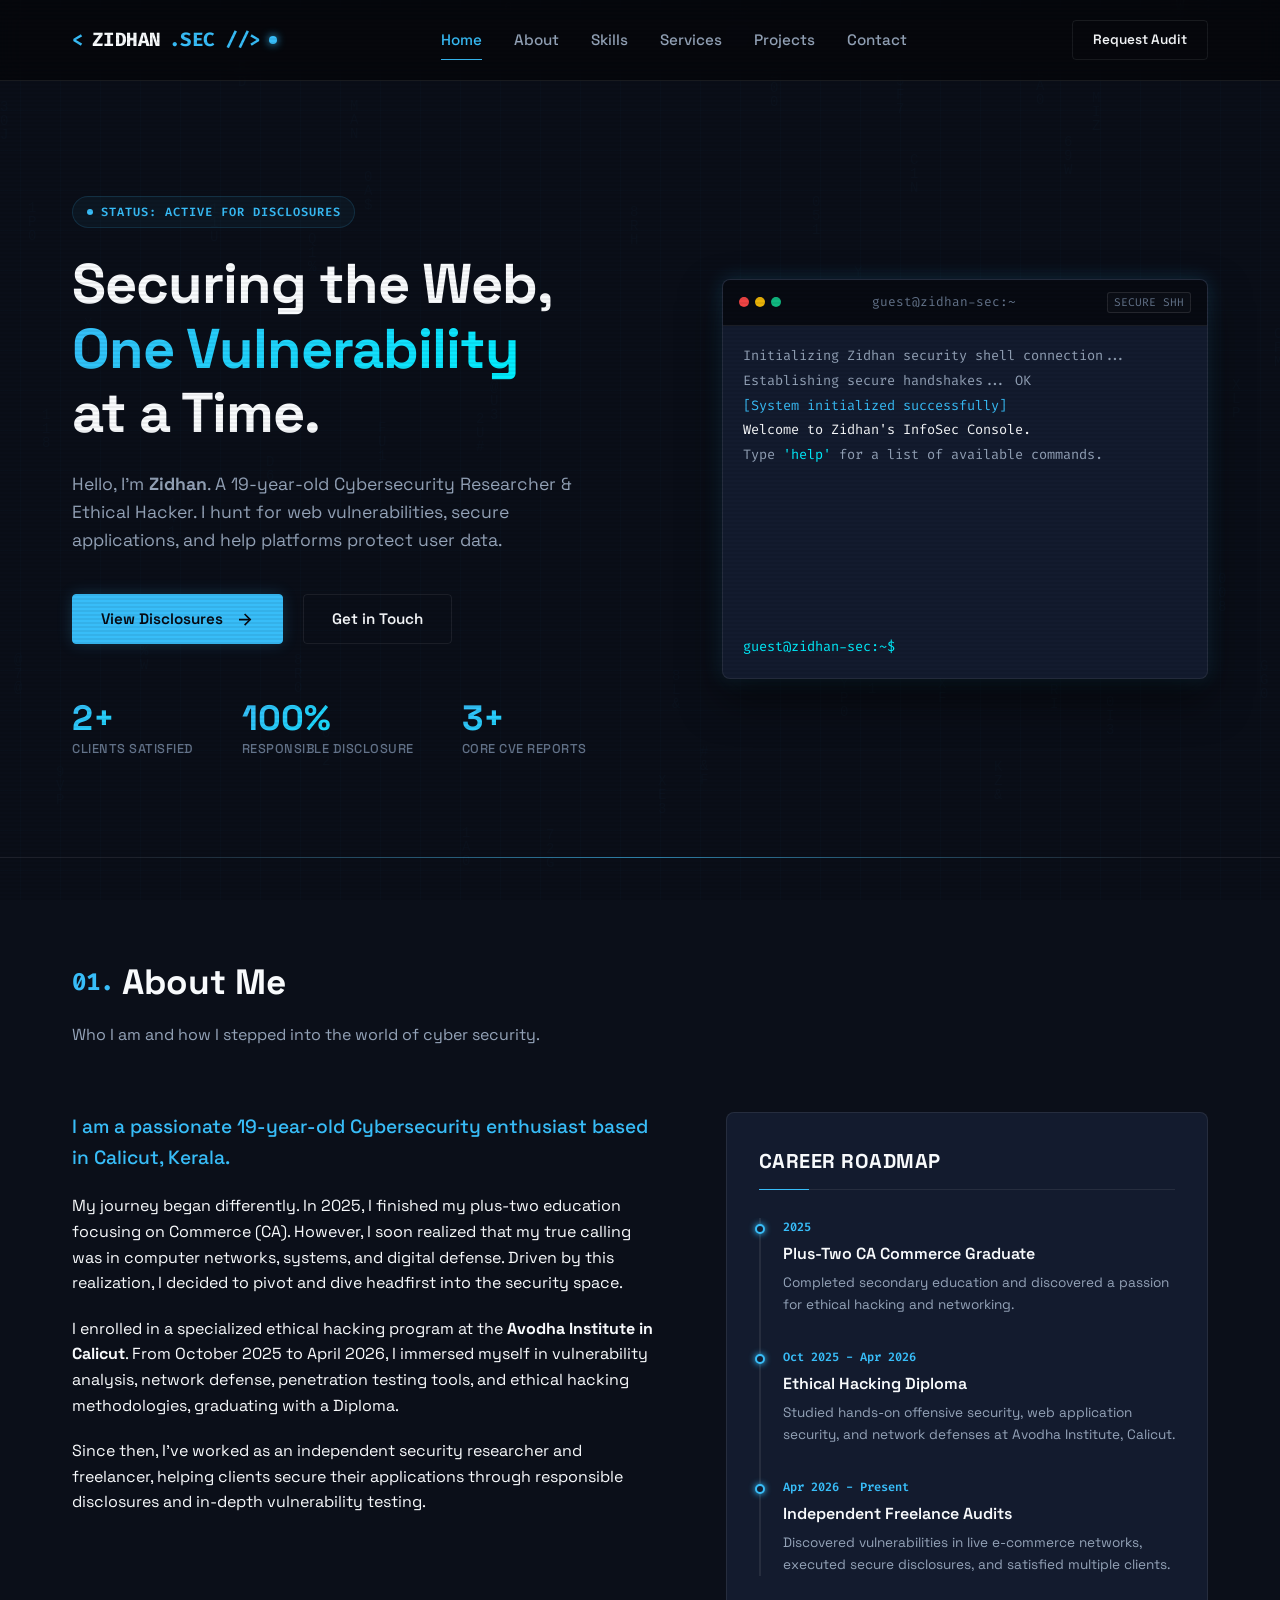
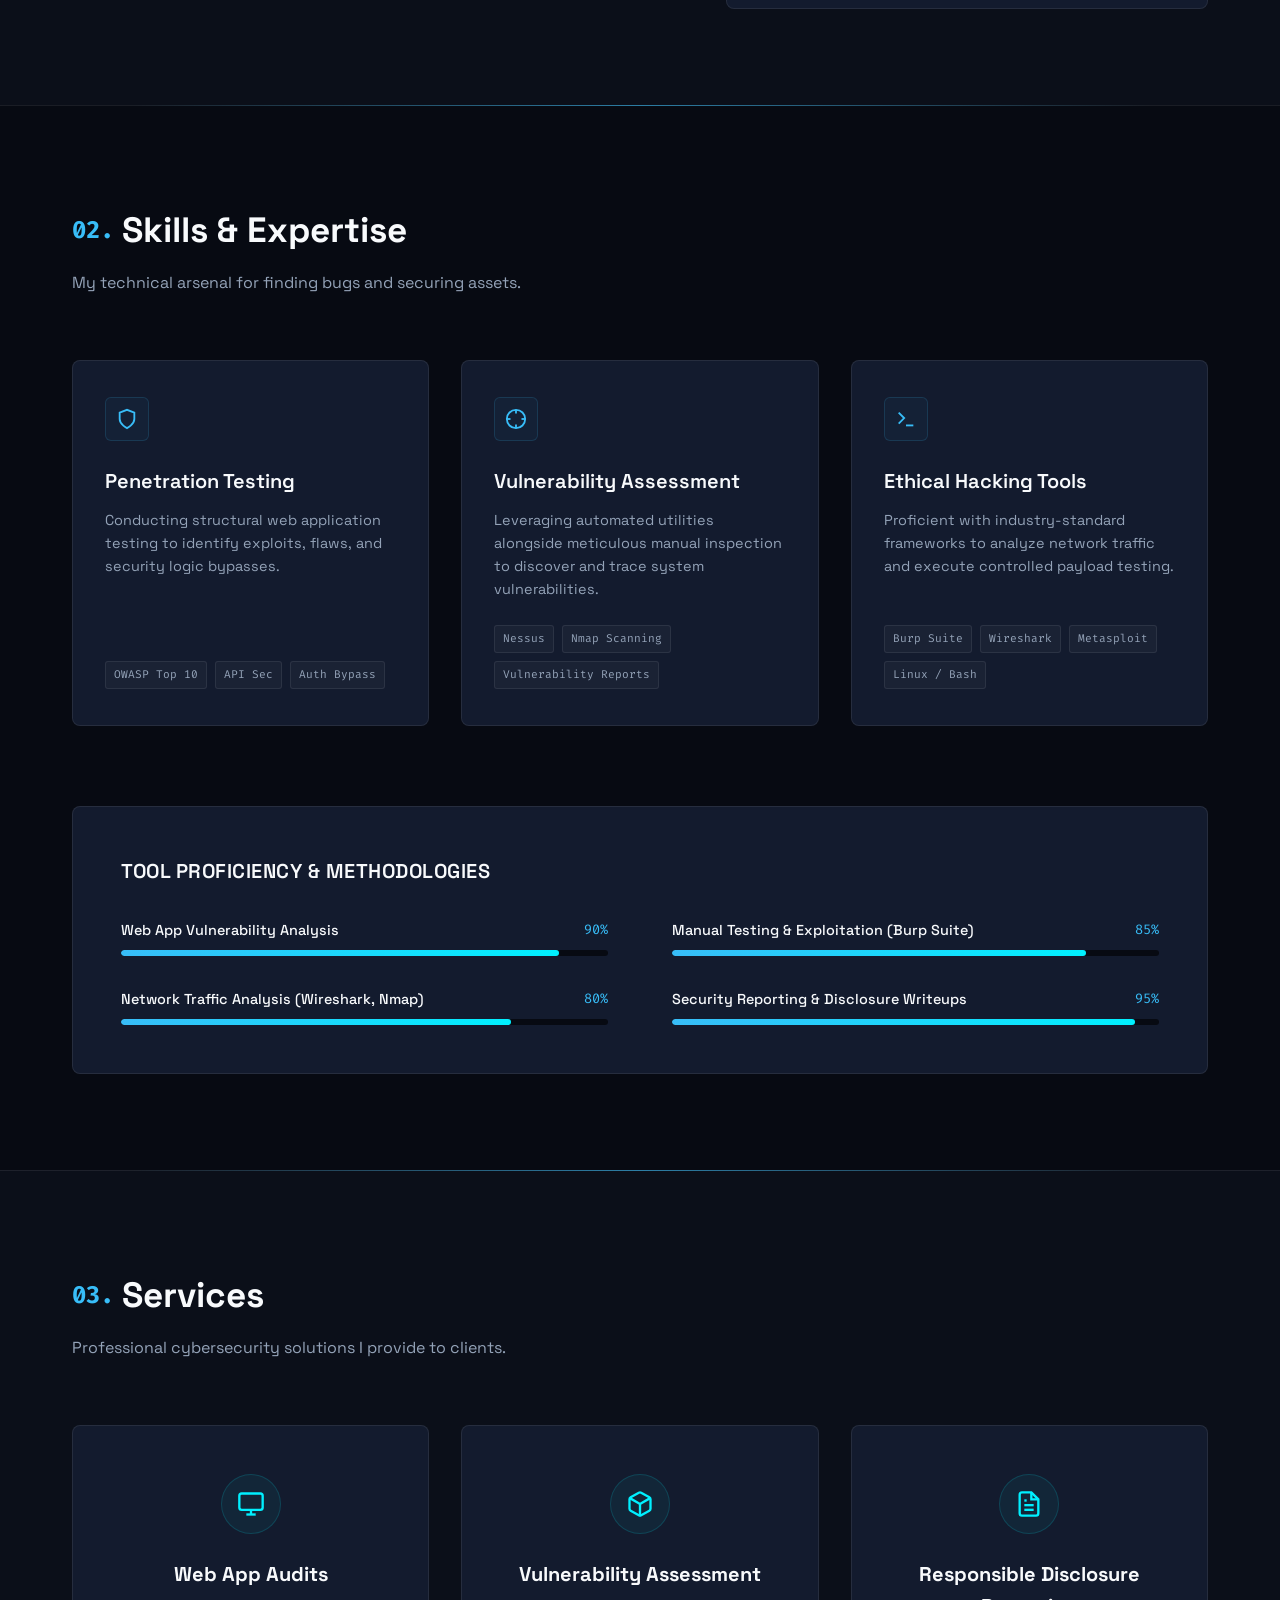
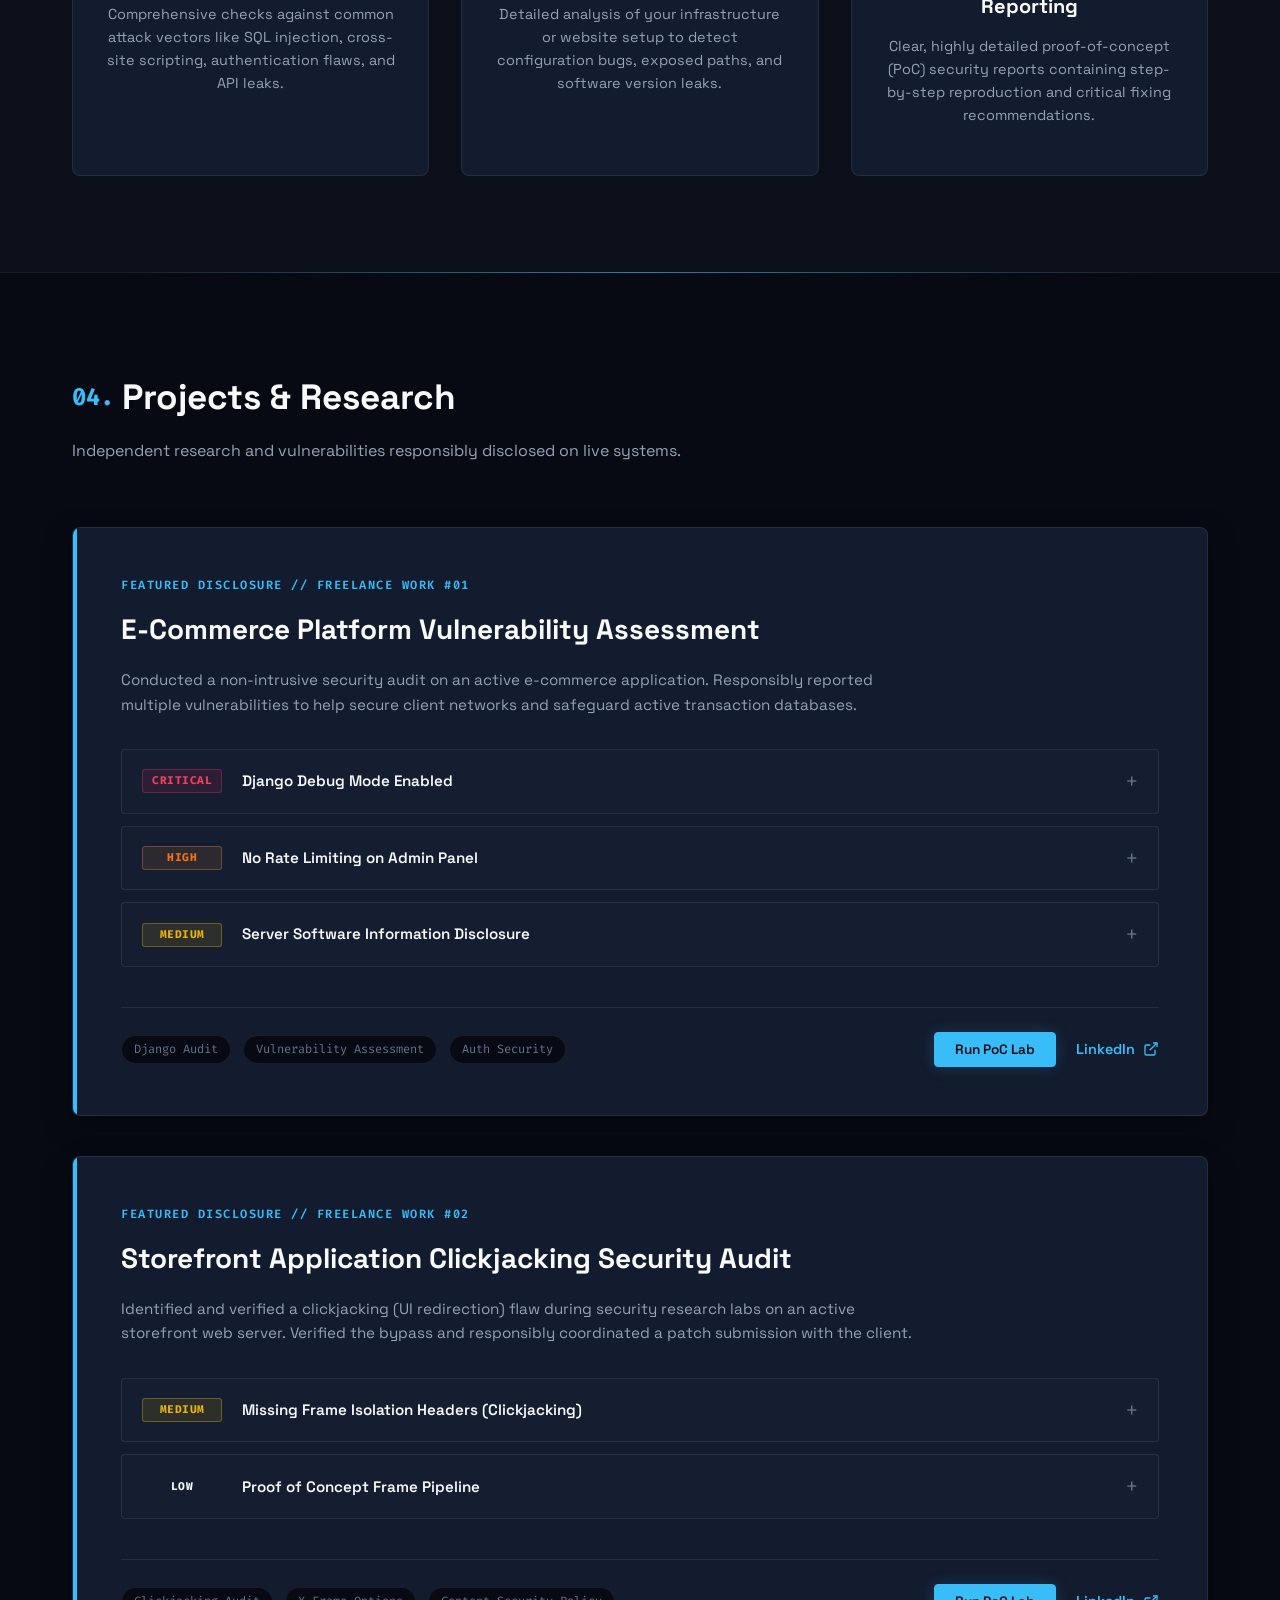
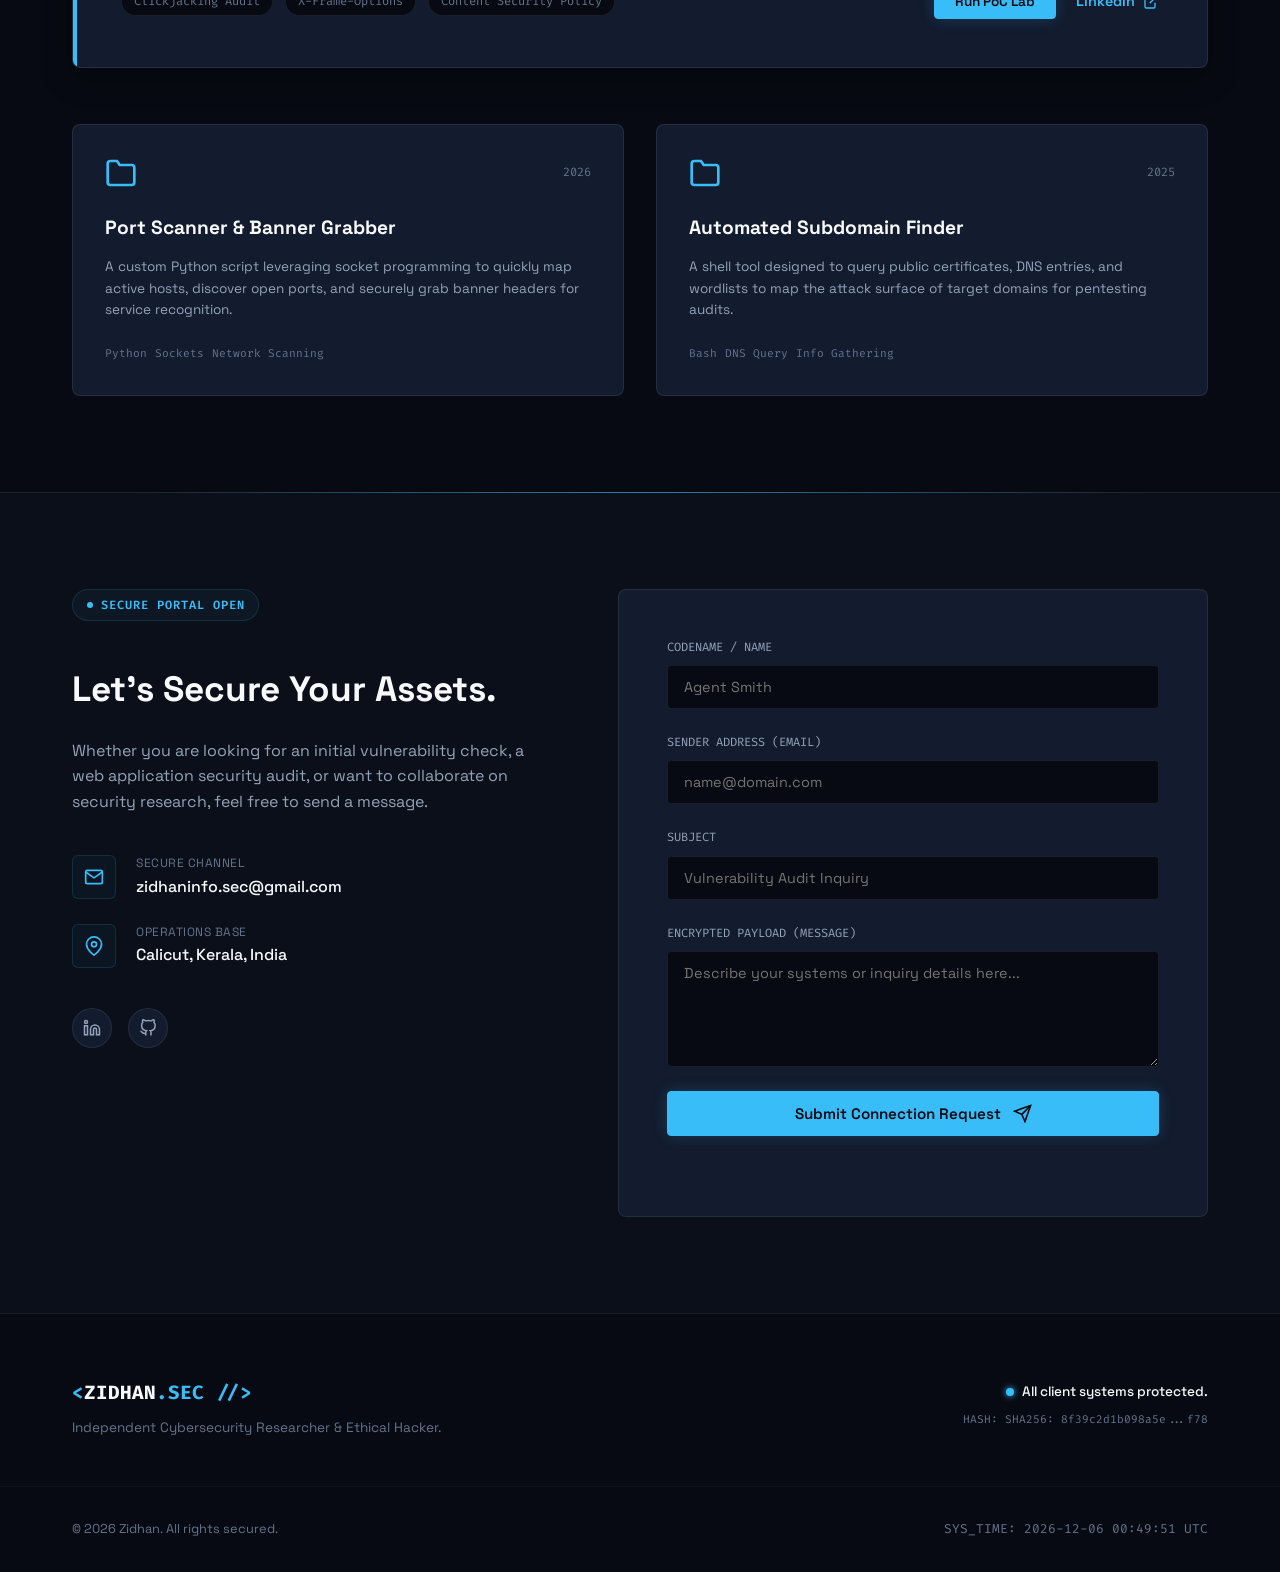
==== commit 14a1ea45: "Add matrix code rain, hacker scrambler headers, and interactive VAPT lab simulator" ====
--- a/index.html
+++ b/index.html
@@ -15,6 +15,7 @@
 <body>
     <!-- Background grid effect -->
     <div class="cyber-grid"></div>
+    <canvas id="cyber-rain"></canvas>
     <div class="scanlines"></div>
 
     <!-- Header Navigation -->
@@ -54,7 +55,7 @@
                         <span class="badge-ping"></span>
                         <span class="badge-text">STATUS: ACTIVE FOR DISCLOSURES</span>
                     </div>
-                    <h1 class="hero-title">
+                    <h1 class="hero-title scramble-text" data-text="Securing the Web, One Vulnerability at a Time.">
                         Securing the Web, <br>
                         <span class="text-gradient">One Vulnerability</span> <br>
                         at a Time.
@@ -119,7 +120,7 @@
         <section id="about" class="about-section section-padding border-top-glow">
             <div class="container">
                 <div class="section-header">
-                    <h2 class="section-title"><span class="title-number">01.</span> About Me</h2>
+                    <h2 class="section-title scramble-text" data-text="01. About Me"><span class="title-number">01.</span> About Me</h2>
                     <p class="section-desc">Who I am and how I stepped into the world of cyber security.</p>
                 </div>
                 <div class="about-grid">
@@ -169,7 +170,7 @@
         <section id="skills" class="skills-section section-padding border-top-glow bg-darker">
             <div class="container">
                 <div class="section-header">
-                    <h2 class="section-title"><span class="title-number">02.</span> Skills &amp; Expertise</h2>
+                    <h2 class="section-title scramble-text" data-text="02. Skills &amp; Expertise"><span class="title-number">02.</span> Skills &amp; Expertise</h2>
                     <p class="section-desc">My technical arsenal for finding bugs and securing assets.</p>
                 </div>
                 <div class="skills-grid">
@@ -264,7 +265,7 @@
         <section id="services" class="services-section section-padding border-top-glow">
             <div class="container">
                 <div class="section-header">
-                    <h2 class="section-title"><span class="title-number">03.</span> Services</h2>
+                    <h2 class="section-title scramble-text" data-text="03. Services"><span class="title-number">03.</span> Services</h2>
                     <p class="section-desc">Professional cybersecurity solutions I provide to clients.</p>
                 </div>
                 <div class="services-grid">
@@ -297,7 +298,7 @@
         <section id="projects" class="projects-section section-padding border-top-glow bg-darker">
             <div class="container">
                 <div class="section-header">
-                    <h2 class="section-title"><span class="title-number">04.</span> Projects &amp; Research</h2>
+                    <h2 class="section-title scramble-text" data-text="04. Projects &amp; Research"><span class="title-number">04.</span> Projects &amp; Research</h2>
                     <p class="section-desc">Independent research and vulnerabilities responsibly disclosed on live systems.</p>
                 </div>
 
@@ -350,10 +351,13 @@
                                 <span>Vulnerability Assessment</span>
                                 <span>Auth Security</span>
                             </div>
-                            <a href="https://www.linkedin.com/in/muhammad-zidhan-508b98357" target="_blank" rel="noopener noreferrer" class="project-link">
-                                <span>Verify on LinkedIn</span>
-                                <svg class="link-icon" viewBox="0 0 24 24" fill="none" stroke="currentColor" stroke-width="2"><path d="M18 13v6a2 2 0 0 1-2 2H5a2 2 0 0 1-2-2V8a2 2 0 0 1 2-2h6"></path><polyline points="15 3 21 3 21 9"></polyline><line x1="10" y1="14" x2="21" y2="3"></line></svg>
-                            </a>
+                            <div class="project-links-wrap">
+                                <button class="btn btn-primary btn-sm run-simulation" data-project="django">Run PoC Lab</button>
+                                <a href="https://www.linkedin.com/in/muhammad-zidhan-508b98357" target="_blank" rel="noopener noreferrer" class="project-link">
+                                    <span>LinkedIn</span>
+                                    <svg class="link-icon" viewBox="0 0 24 24" fill="none" stroke="currentColor" stroke-width="2"><path d="M18 13v6a2 2 0 0 1-2 2H5a2 2 0 0 1-2-2V8a2 2 0 0 1 2-2h6"></path><polyline points="15 3 21 3 21 9"></polyline><line x1="10" y1="14" x2="21" y2="3"></line></svg>
+                                </a>
+                            </div>
                         </div>
                     </div>
 
@@ -395,10 +399,13 @@
                                 <span>X-Frame-Options</span>
                                 <span>Content Security Policy</span>
                             </div>
-                            <a href="https://www.linkedin.com/in/muhammad-zidhan-508b98357" target="_blank" rel="noopener noreferrer" class="project-link">
-                                <span>Verify on LinkedIn</span>
-                                <svg class="link-icon" viewBox="0 0 24 24" fill="none" stroke="currentColor" stroke-width="2"><path d="M18 13v6a2 2 0 0 1-2 2H5a2 2 0 0 1-2-2V8a2 2 0 0 1 2-2h6"></path><polyline points="15 3 21 3 21 9"></polyline><line x1="10" y1="14" x2="21" y2="3"></line></svg>
-                            </a>
+                            <div class="project-links-wrap">
+                                <button class="btn btn-primary btn-sm run-simulation" data-project="clickjacking">Run PoC Lab</button>
+                                <a href="https://www.linkedin.com/in/muhammad-zidhan-508b98357" target="_blank" rel="noopener noreferrer" class="project-link">
+                                    <span>LinkedIn</span>
+                                    <svg class="link-icon" viewBox="0 0 24 24" fill="none" stroke="currentColor" stroke-width="2"><path d="M18 13v6a2 2 0 0 1-2 2H5a2 2 0 0 1-2-2V8a2 2 0 0 1 2-2h6"></path><polyline points="15 3 21 3 21 9"></polyline><line x1="10" y1="14" x2="21" y2="3"></line></svg>
+                                </a>
+                            </div>
                         </div>
                     </div>
                 </div>
@@ -540,6 +547,24 @@
         </div>
     </footer>
 
+    <!-- VAPT Simulator Modal -->
+    <div id="vapt-modal" class="modal">
+        <div class="modal-content">
+            <div class="modal-header">
+                <div class="terminal-buttons">
+                    <span class="term-btn red close-modal" id="modal-close-btn"></span>
+                    <span class="term-btn yellow"></span>
+                    <span class="term-btn green"></span>
+                </div>
+                <div class="modal-title" id="modal-title-text">VAPT_EXPLOIT_LAB_SIMULATOR v1.0</div>
+                <div class="modal-status" id="modal-status-text">STANDBY</div>
+            </div>
+            <div class="modal-body" id="modal-terminal-body">
+                <!-- Exploit steps are dynamically printed here -->
+            </div>
+        </div>
+    </div>
+
     <!-- JS Scripts -->
     <script src="app.js"></script>
 </body>
--- a/style.css
+++ b/style.css
@@ -1,27 +1,27 @@
-/* Custom CSS Variables - Cyber Obsidian Theme */
+/* Custom CSS Variables - Steel Blue & Slate Theme */
 :root {
-    --bg-base: #06070a;
-    --bg-surface: #0c0e15;
-    --bg-card: #111420;
-    --bg-darker: #040507;
+    --bg-base: #0b0f19; /* Deep Slate Navy */
+    --bg-surface: #131b2e; /* Slate Blue Surface */
+    --bg-card: #1e293b; /* Slate-800 Card */
+    --bg-darker: #070a12; /* Darker Slate */
     
-    --color-primary: #00ff66; /* Neon Emerald */
-    --color-primary-rgb: 0, 255, 102;
+    --color-primary: #38bdf8; /* Steel Blue (Sky-400) */
+    --color-primary-rgb: 56, 189, 248;
     --color-secondary: #00f0ff; /* Cyber Cyan */
     --color-secondary-rgb: 0, 240, 255;
-    --color-accent: #8b5cf6; /* Cyberpunk Violet */
+    --color-accent: #6366f1; /* Indigo Accent */
     
-    --color-text-primary: #e2e8f0;
-    --color-text-secondary: #94a3b8;
-    --color-text-muted: #64748b;
+    --color-text-primary: #f8fafc; /* Crisp Slate-50 */
+    --color-text-secondary: #94a3b8; /* Slate-400 */
+    --color-text-muted: #64748b; /* Slate-500 */
     --color-border: rgba(255, 255, 255, 0.08);
-    --color-border-glow: rgba(0, 255, 102, 0.15);
+    --color-border-glow: rgba(56, 189, 248, 0.2);
 
     /* Severity Colors */
-    --sev-critical: #ff3366;
-    --sev-high: #ff9933;
-    --sev-medium: #ffcc00;
-    --sev-low: #33ccff;
+    --sev-critical: #f43f5e; /* Rose-500 */
+    --sev-high: #f97316; /* Orange-500 */
+    --sev-medium: #eab308; /* Yellow-500 */
+    --sev-low: #38bdf8; /* Sky-400 */
     
     /* Fonts */
     --font-sans: 'Space Grotesk', -apple-system, BlinkMacSystemFont, "Segoe UI", Roboto, sans-serif;
@@ -61,8 +61,8 @@
     width: 100%;
     height: 100%;
     background-image: 
-        linear-gradient(rgba(0, 255, 102, 0.02) 1px, transparent 1px),
-        linear-gradient(90deg, rgba(0, 255, 102, 0.02) 1px, transparent 1px);
+        linear-gradient(rgba(56, 189, 248, 0.02) 1px, transparent 1px),
+        linear-gradient(90deg, rgba(56, 189, 248, 0.02) 1px, transparent 1px);
     background-size: 40px 40px;
     background-position: center center;
     z-index: -2;
@@ -94,11 +94,11 @@
     background: var(--bg-base);
 }
 ::-webkit-scrollbar-thumb {
-    background: rgba(0, 255, 102, 0.2);
+    background: rgba(56, 189, 248, 0.25);
     border-radius: 4px;
 }
 ::-webkit-scrollbar-thumb:hover {
-    background: rgba(0, 255, 102, 0.4);
+    background: rgba(56, 189, 248, 0.45);
 }
 
 /* Helper Utilities */
@@ -162,14 +162,14 @@
 
 .btn-primary {
     background-color: var(--color-primary);
-    color: var(--bg-base);
+    color: var(--bg-darker);
     border: 1px solid var(--color-primary);
-    box-shadow: 0 0 15px rgba(0, 255, 102, 0.2);
+    box-shadow: 0 0 15px rgba(56, 189, 248, 0.2);
 }
 .btn-primary:hover {
     background-color: transparent;
     color: var(--color-primary);
-    box-shadow: 0 0 25px rgba(0, 255, 102, 0.4);
+    box-shadow: 0 0 25px rgba(56, 189, 248, 0.45);
 }
 
 .btn-outline {
@@ -309,8 +309,8 @@
     display: inline-flex;
     align-items: center;
     gap: 0.5rem;
-    background-color: rgba(0, 255, 102, 0.05);
-    border: 1px solid rgba(0, 255, 102, 0.15);
+    background-color: rgba(56, 189, 248, 0.05);
+    border: 1px solid rgba(56, 189, 248, 0.15);
     padding: 0.35rem 0.85rem;
     border-radius: 20px;
     margin-bottom: 1.5rem;
@@ -605,15 +605,15 @@
 .skill-card:hover {
     transform: translateY(-5px);
     border-color: var(--color-primary);
-    box-shadow: 0 10px 25px rgba(0, 255, 102, 0.05);
+    box-shadow: 0 10px 25px rgba(56, 189, 248, 0.05);
 }
 
 .skill-icon-wrap {
     width: 44px;
     height: 44px;
     border-radius: 6px;
-    background-color: rgba(0, 255, 102, 0.04);
-    border: 1px solid rgba(0, 255, 102, 0.15);
+    background-color: rgba(56, 189, 248, 0.04);
+    border: 1px solid rgba(56, 189, 248, 0.15);
     display: flex;
     align-items: center;
     justify-content: center;
@@ -1023,8 +1023,8 @@
     width: 44px;
     height: 44px;
     border-radius: 6px;
-    background-color: rgba(0, 255, 102, 0.04);
-    border: 1px solid rgba(0, 255, 102, 0.15);
+    background-color: rgba(56, 189, 248, 0.04);
+    border: 1px solid rgba(56, 189, 248, 0.15);
     color: var(--color-primary);
     display: flex;
     align-items: center;
@@ -1070,7 +1070,7 @@
 .social-links a:hover {
     color: var(--color-primary);
     border-color: var(--color-primary);
-    box-shadow: 0 0 10px rgba(0,255,102,0.2);
+    box-shadow: 0 0 10px rgba(56, 189, 248, 0.2);
 }
 .social-icon {
     width: 18px;
@@ -1116,7 +1116,7 @@
 }
 .form-group input:focus, .form-group textarea:focus {
     border-color: var(--color-primary);
-    box-shadow: 0 0 10px rgba(0, 255, 102, 0.15);
+    box-shadow: 0 0 10px rgba(56, 189, 248, 0.15);
 }
 
 .form-status {
@@ -1200,15 +1200,15 @@
 @keyframes pulse {
     0% {
         transform: scale(0.95);
-        box-shadow: 0 0 0 0 rgba(0, 255, 102, 0.4);
+        box-shadow: 0 0 0 0 rgba(56, 189, 248, 0.4);
     }
     70% {
         transform: scale(1);
-        box-shadow: 0 0 0 8px rgba(0, 255, 102, 0);
+        box-shadow: 0 0 0 8px rgba(56, 189, 248, 0);
     }
     100% {
         transform: scale(0.95);
-        box-shadow: 0 0 0 0 rgba(0, 255, 102, 0);
+        box-shadow: 0 0 0 0 rgba(56, 189, 248, 0);
     }
 }
 
@@ -1318,3 +1318,93 @@
         transform: translateY(-7px) rotate(-45deg);
     }
 }
+
+/* Interactive Visual Extensions */
+#cyber-rain {
+    position: fixed;
+    top: 0;
+    left: 0;
+    width: 100vw;
+    height: 100vh;
+    z-index: -1;
+    pointer-events: none;
+    opacity: 0.06;
+}
+
+.modal {
+    display: none;
+    position: fixed;
+    top: 0;
+    left: 0;
+    width: 100%;
+    height: 100%;
+    background-color: rgba(6, 7, 10, 0.85);
+    backdrop-filter: blur(8px);
+    -webkit-backdrop-filter: blur(8px);
+    z-index: 1000;
+    align-items: center;
+    justify-content: center;
+    padding: 1.5rem;
+}
+.modal.active {
+    display: flex;
+}
+.modal-content {
+    background-color: var(--bg-surface);
+    border: 1px solid var(--color-primary);
+    border-radius: 8px;
+    width: 100%;
+    max-width: 700px;
+    box-shadow: 0 0 35px rgba(56, 189, 248, 0.25);
+    display: flex;
+    flex-direction: column;
+    overflow: hidden;
+    animation: zoomIn 0.35s cubic-bezier(0.4, 0, 0.2, 1);
+}
+@keyframes zoomIn {
+    from {
+        transform: scale(0.95);
+        opacity: 0;
+    }
+    to {
+        transform: scale(1);
+        opacity: 1;
+    }
+}
+.modal-header {
+    background-color: var(--bg-darker);
+    border-bottom: 1px solid var(--color-border);
+    padding: 0.85rem 1.25rem;
+    display: flex;
+    align-items: center;
+    justify-content: space-between;
+}
+.modal-title {
+    font-family: var(--font-mono);
+    font-size: 0.8rem;
+    color: var(--color-text-secondary);
+}
+.modal-status {
+    font-family: var(--font-mono);
+    font-size: 0.7rem;
+    color: var(--color-primary);
+    border: 1px solid rgba(56, 189, 248, 0.3);
+    padding: 2px 8px;
+    border-radius: 3px;
+    background-color: rgba(56, 189, 248, 0.05);
+}
+.modal-body {
+    background-color: var(--bg-darker);
+    padding: 1.5rem;
+    height: 380px;
+    overflow-y: auto;
+    font-family: var(--font-mono);
+    font-size: 0.85rem;
+    color: var(--color-text-primary);
+    line-height: 1.5;
+}
+.project-links-wrap {
+    display: flex;
+    align-items: center;
+    gap: 1.25rem;
+}
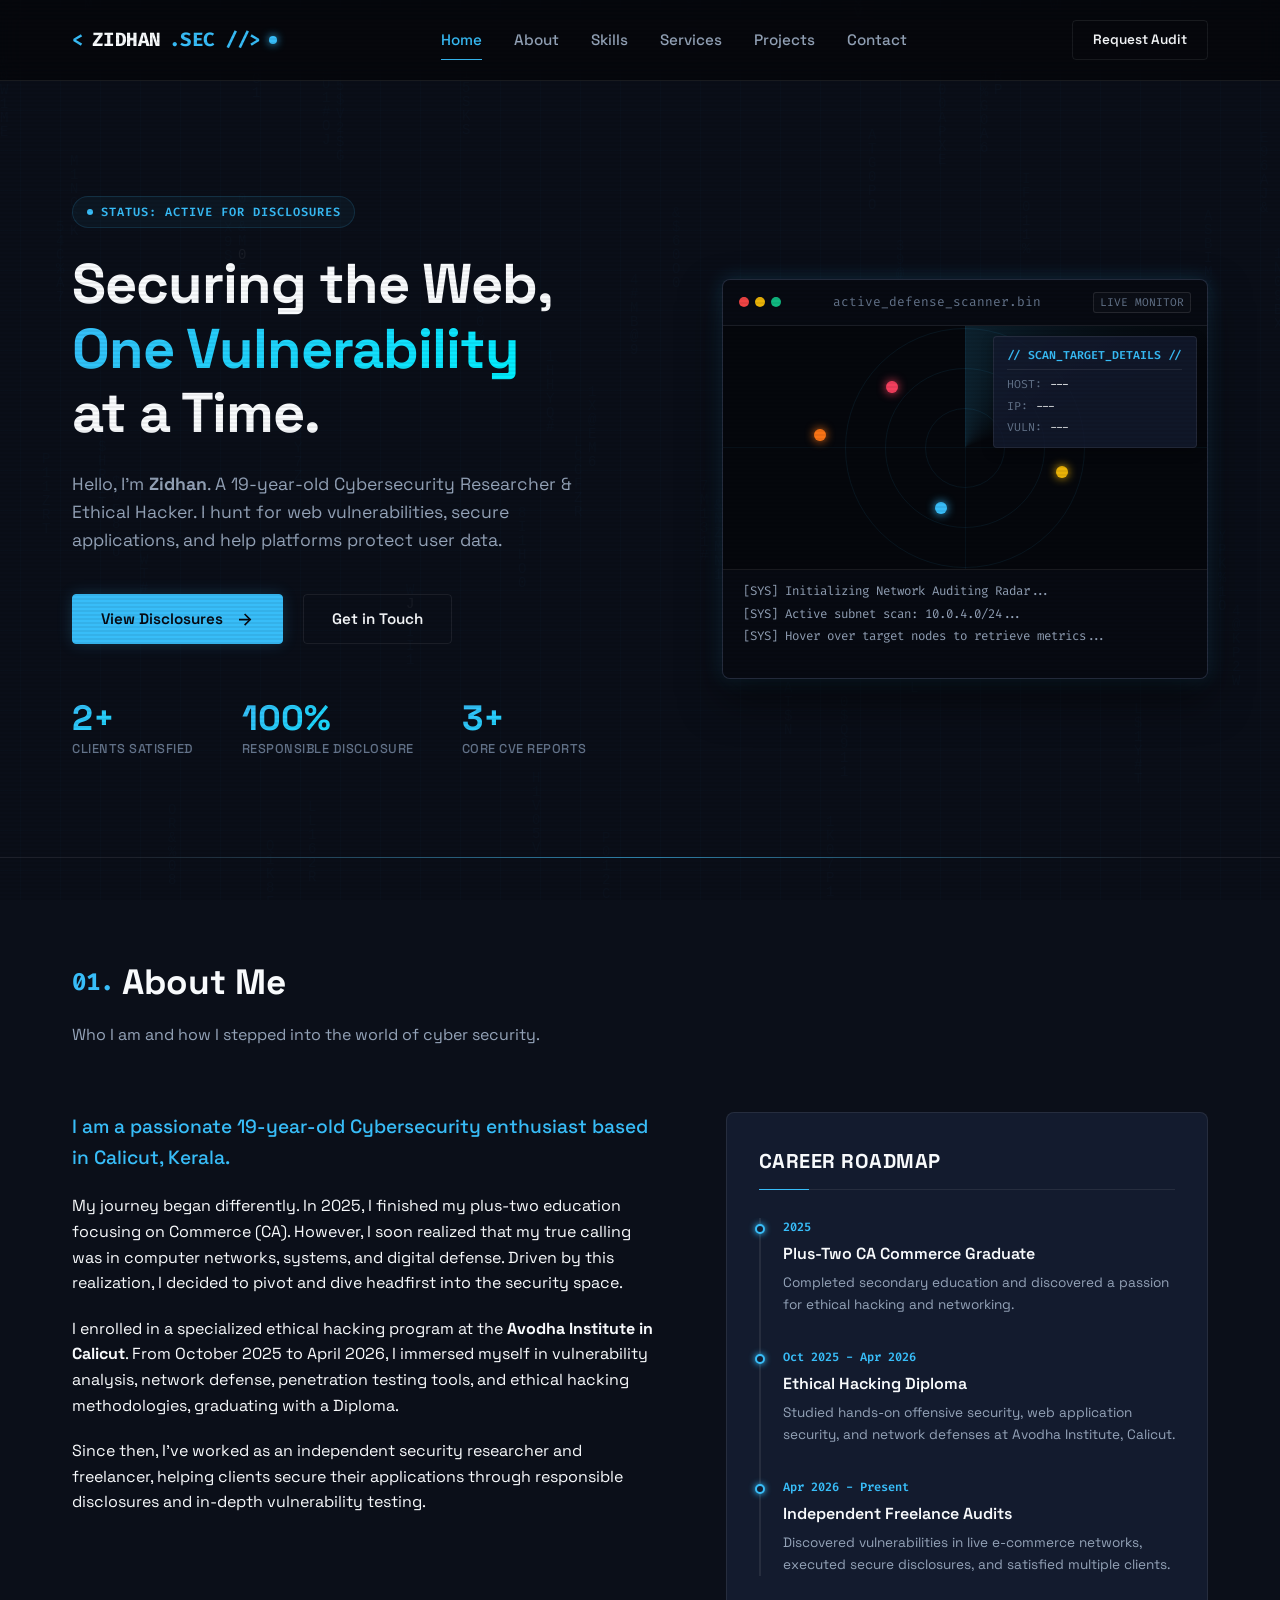
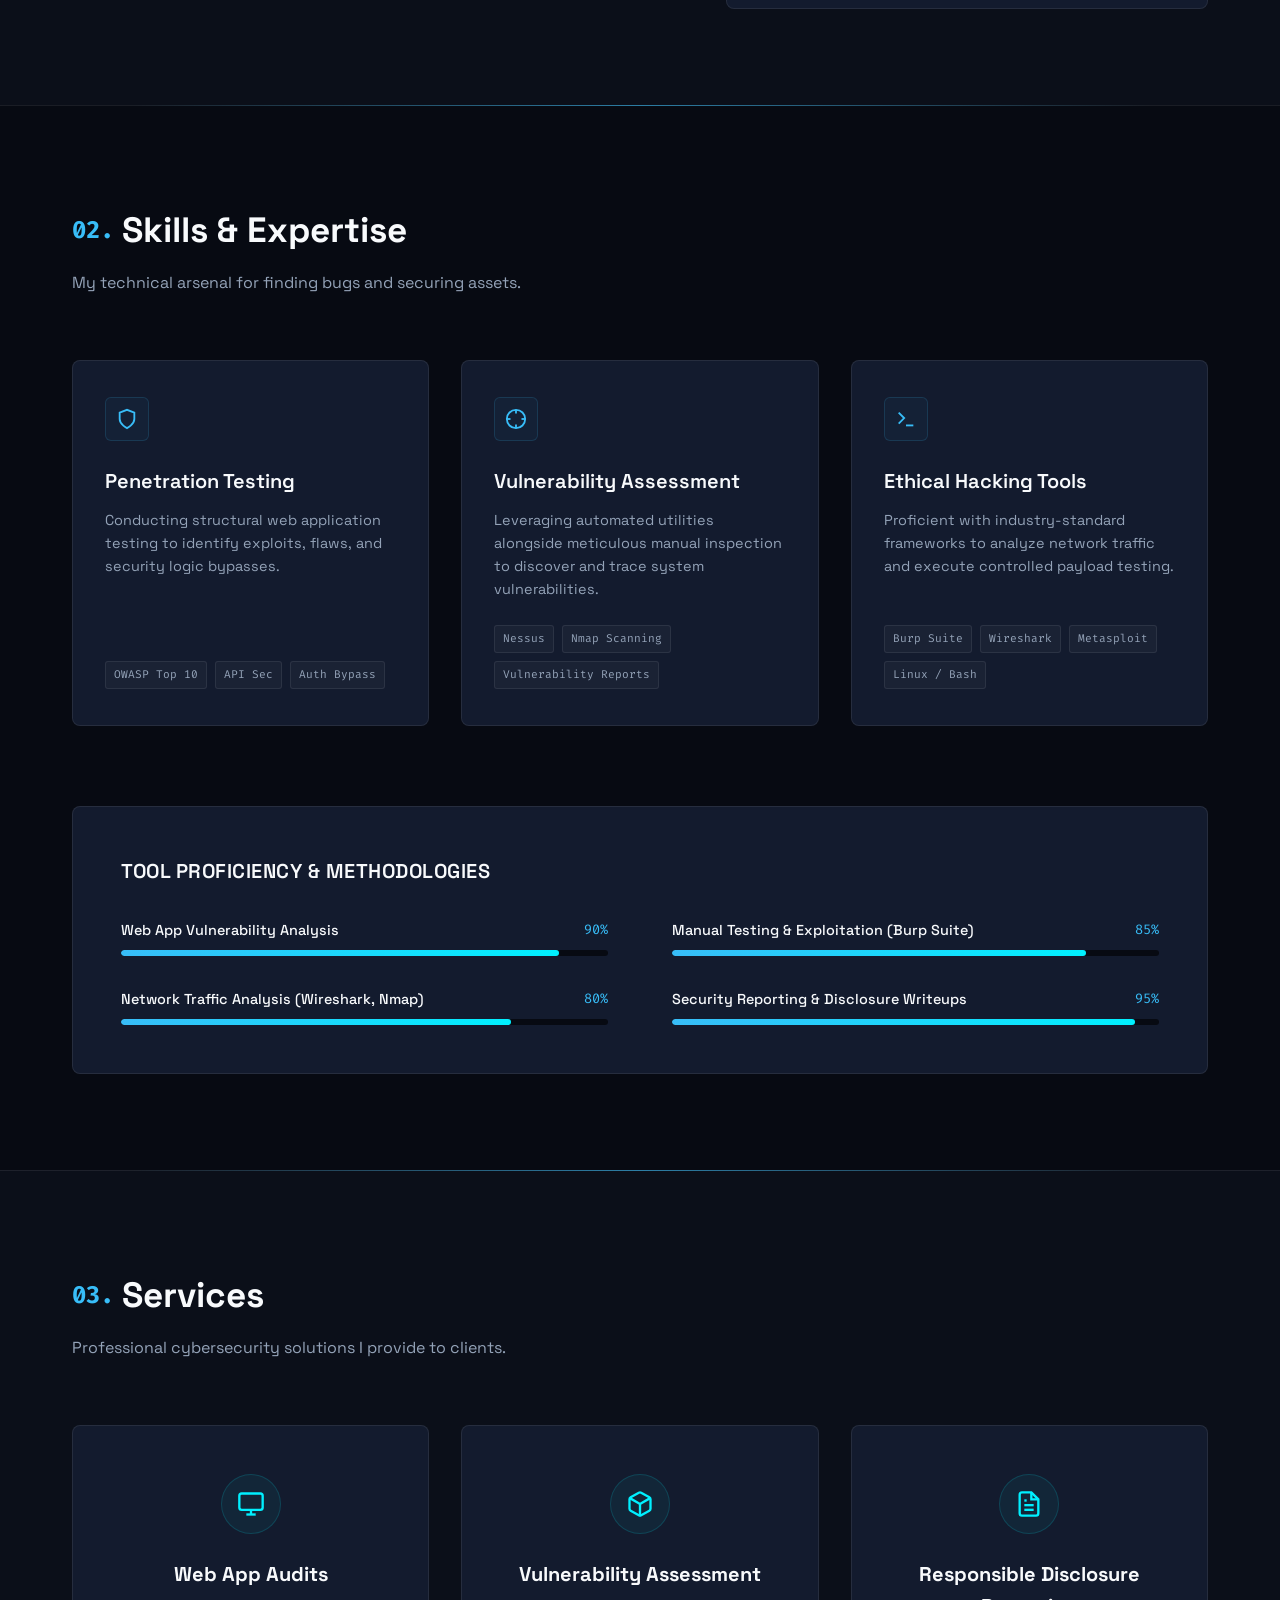
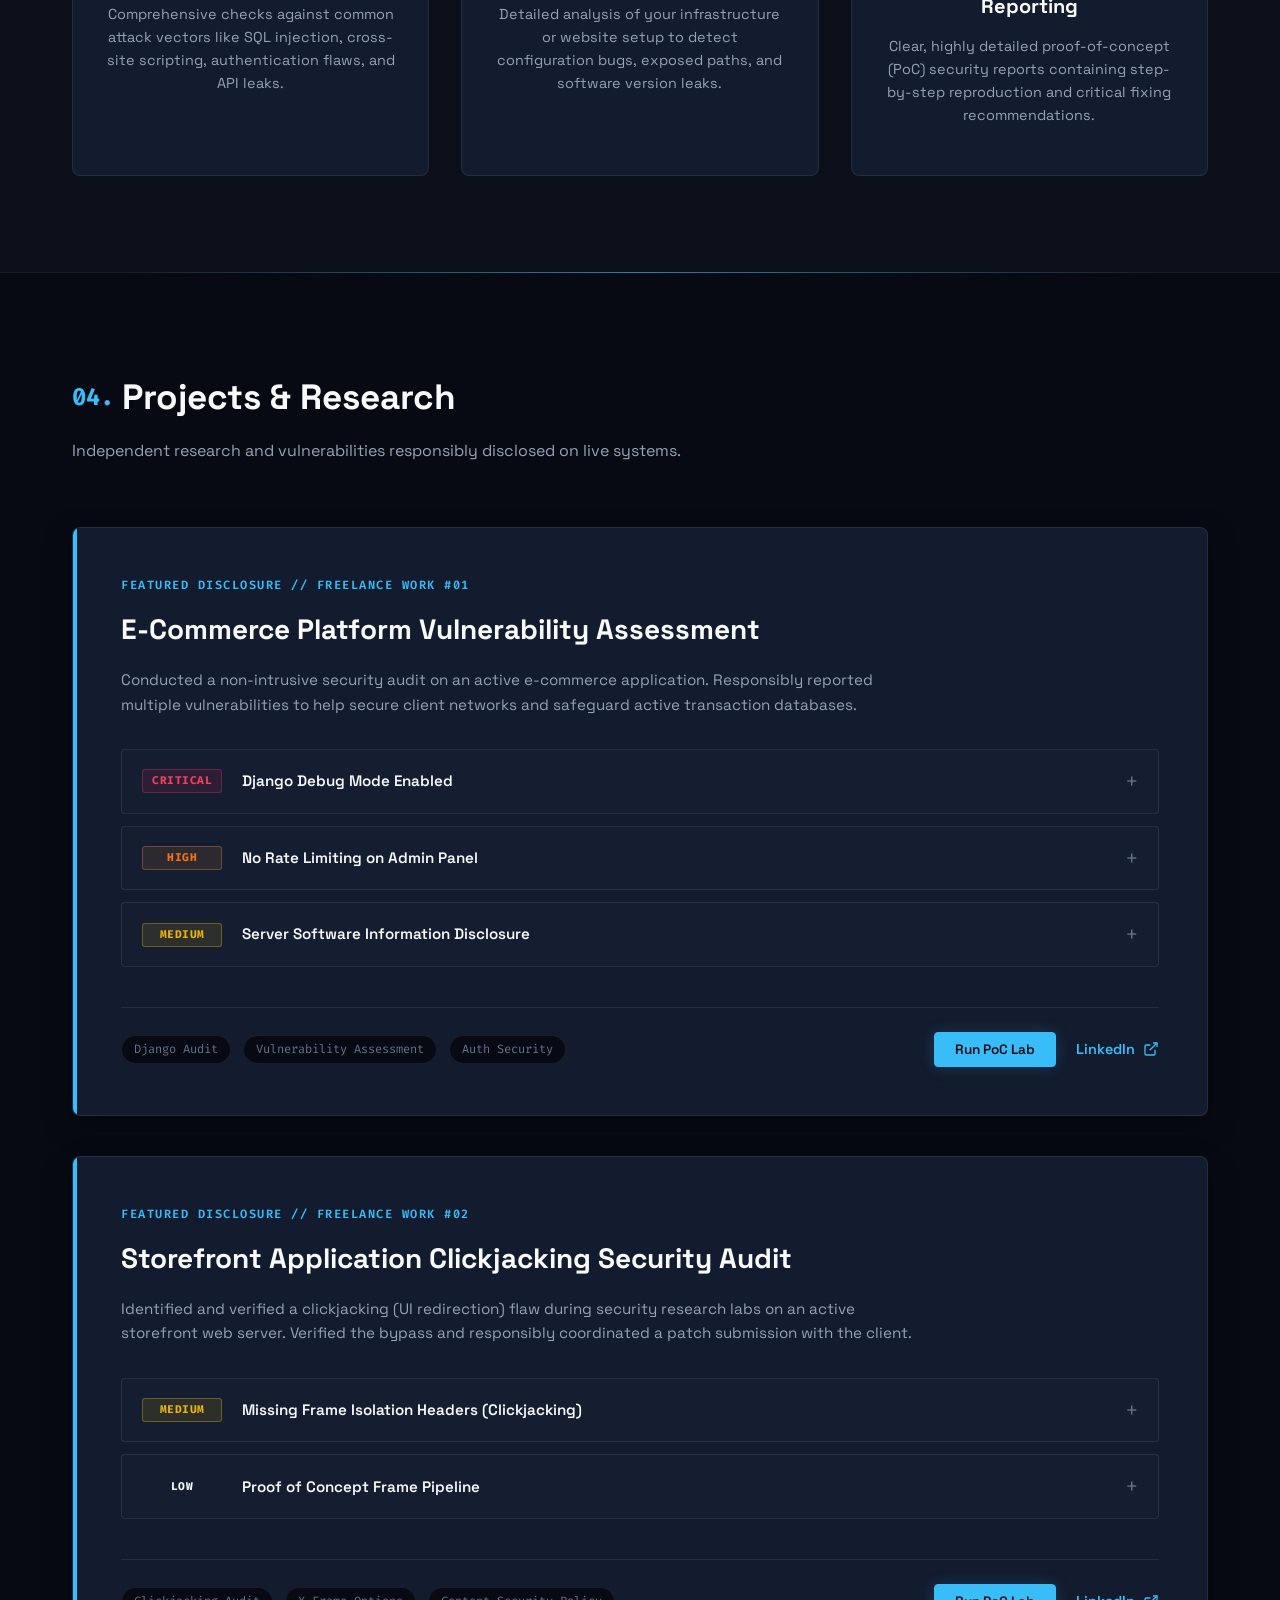
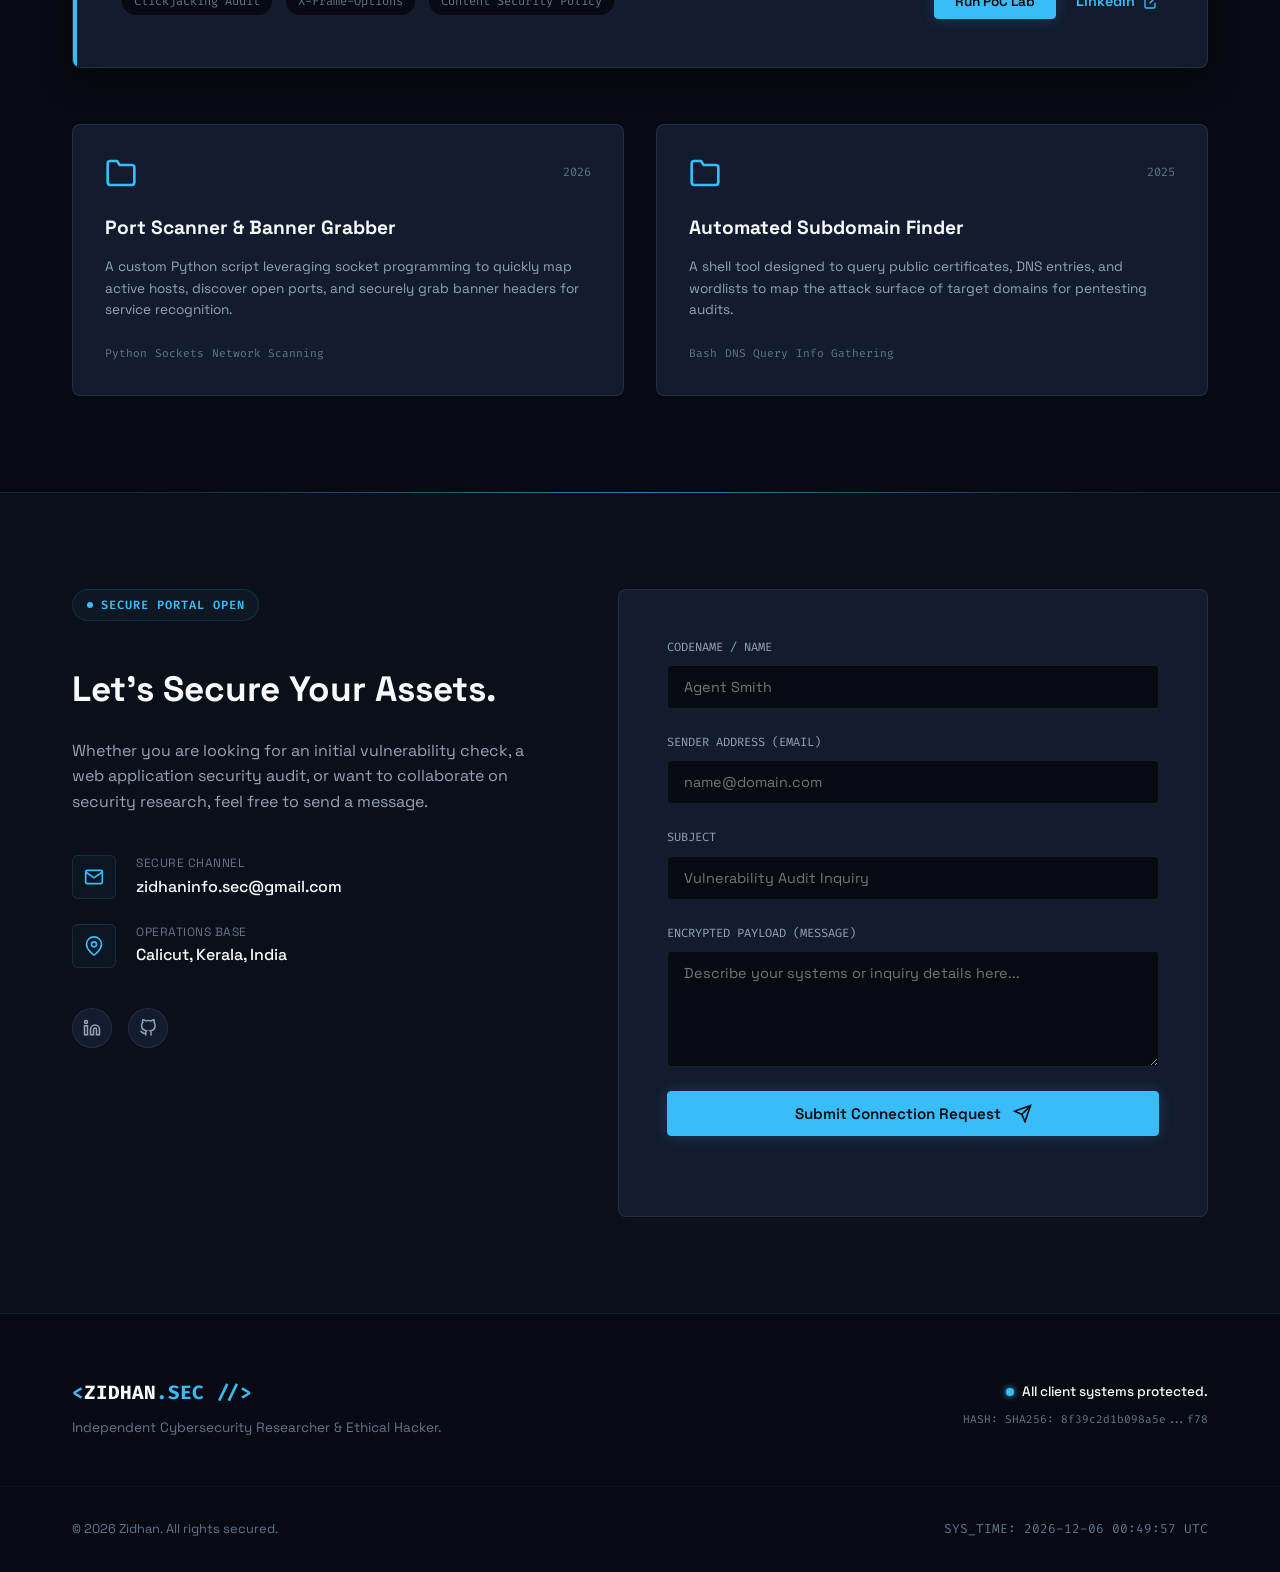
==== commit 439d157f: "Replace terminal with interactive Threat Radar widget" ====
--- a/index.html
+++ b/index.html
@@ -88,28 +88,44 @@
                     </div>
                 </div>
 
-                <!-- Simulated Terminal Widget -->
-                <div class="terminal-container">
+                <!-- Interactive Threat Radar Scanner Widget -->
+                <div class="radar-widget-container">
                     <div class="terminal-header">
                         <div class="terminal-buttons">
                             <span class="term-btn red"></span>
                             <span class="term-btn yellow"></span>
                             <span class="term-btn green"></span>
                         </div>
-                        <div class="terminal-title">guest@zidhan-sec:~</div>
-                        <div class="terminal-status">SECURE SHH</div>
-                    </div>
-                    <div class="terminal-body" id="terminal-body">
-                        <div class="terminal-line text-muted">Initializing Zidhan security shell connection...</div>
-                        <div class="terminal-line text-muted">Establishing secure handshakes... OK</div>
-                        <div class="terminal-line text-success">[System initialized successfully]</div>
-                        <div class="terminal-line">Welcome to Zidhan's InfoSec Console.</div>
-                        <div class="terminal-line text-muted">Type <span class="text-accent">'help'</span> for a list of available commands.</div>
-                        <br>
-                        <div id="terminal-output"></div>
-                        <div class="terminal-input-line">
-                            <span class="terminal-prompt">guest@zidhan-sec:~$</span>
-                            <input type="text" id="terminal-input" autocomplete="off" autofocus spellcheck="false">
+                        <div class="terminal-title">active_defense_scanner.bin</div>
+                        <div class="terminal-status">LIVE MONITOR</div>
+                    </div>
+                    <div class="radar-body">
+                        <div class="radar-screen">
+                            <div class="radar-sweep"></div>
+                            
+                            <!-- Interactive Scan Nodes -->
+                            <div class="radar-node node-critical" style="top: 25%; left: 35%;" data-host="E-Comm Prod DB" data-ip="10.0.4.12" data-vuln="Django Debug Enabled" data-sev="CRITICAL"></div>
+                            <div class="radar-node node-medium" style="top: 60%; left: 70%;" data-host="Public Web Host" data-ip="10.0.4.15" data-vuln="Server Info Leak" data-sev="MEDIUM"></div>
+                            <div class="radar-node node-high" style="top: 45%; left: 20%;" data-host="Admin Portal" data-ip="10.0.4.18" data-vuln="No Rate Limiting" data-sev="HIGH"></div>
+                            <div class="radar-node node-secure" style="top: 75%; left: 45%;" data-host="API Secure Gate" data-ip="10.0.4.22" data-vuln="None (Secure)" data-sev="SECURE"></div>
+                            
+                            <div class="radar-grid-rings">
+                                <div class="radar-ring ring-1"></div>
+                                <div class="radar-ring ring-2"></div>
+                                <div class="radar-ring ring-3"></div>
+                            </div>
+                            
+                            <div class="radar-hud-overlay" id="radar-hud">
+                                <div class="hud-title">// SCAN_TARGET_DETAILS //</div>
+                                <div class="hud-row"><span class="hud-label">HOST:</span> <span class="hud-val" id="hud-host">---</span></div>
+                                <div class="hud-row"><span class="hud-label">IP:</span> <span class="hud-val" id="hud-ip">---</span></div>
+                                <div class="hud-row"><span class="hud-label">VULN:</span> <span class="hud-val" id="hud-status">---</span></div>
+                            </div>
+                        </div>
+                        <div class="radar-console" id="radar-console-log">
+                            <div class="console-log-line">[SYS] Initializing Network Auditing Radar...</div>
+                            <div class="console-log-line">[SYS] Active subnet scan: 10.0.4.0/24...</div>
+                            <div class="console-log-line">[SYS] Hover over target nodes to retrieve metrics...</div>
                         </div>
                     </div>
                 </div>
--- a/style.css
+++ b/style.css
@@ -1408,3 +1408,191 @@
     align-items: center;
     gap: 1.25rem;
 }
+
+/* Interactive Cyber Threat Radar Widget */
+.radar-widget-container {
+    background-color: var(--bg-surface);
+    border: 1px solid var(--color-border);
+    border-radius: 8px;
+    box-shadow: 0 20px 40px rgba(0,0,0,0.5), 0 0 20px var(--color-border-glow);
+    overflow: hidden;
+    height: 400px;
+    display: flex;
+    flex-direction: column;
+}
+
+.radar-body {
+    display: flex;
+    flex-direction: column;
+    flex-grow: 1;
+    overflow: hidden;
+}
+
+.radar-screen {
+    position: relative;
+    height: 250px;
+    background-color: #05070c;
+    border-bottom: 1px solid var(--color-border);
+    overflow: hidden;
+    display: flex;
+    align-items: center;
+    justify-content: center;
+}
+
+.radar-sweep {
+    position: absolute;
+    top: -50%;
+    left: -50%;
+    width: 200%;
+    height: 200%;
+    background: conic-gradient(from 0deg, rgba(56, 189, 248, 0.15) 0deg, transparent 70deg, transparent 360deg);
+    animation: radar-sweep-anim 5s linear infinite;
+    transform-origin: center center;
+    pointer-events: none;
+    z-index: 1;
+}
+
+@keyframes radar-sweep-anim {
+    from {
+        transform: rotate(0deg);
+    }
+    to {
+        transform: rotate(360deg);
+    }
+}
+
+.radar-grid-rings {
+    position: absolute;
+    width: 100%;
+    height: 100%;
+    display: flex;
+    align-items: center;
+    justify-content: center;
+    pointer-events: none;
+}
+
+.radar-ring {
+    position: absolute;
+    border: 1px solid rgba(56, 189, 248, 0.08);
+    border-radius: 50%;
+}
+.ring-1 { width: 80px; height: 80px; }
+.ring-2 { width: 160px; height: 160px; }
+.ring-3 { width: 240px; height: 240px; }
+
+.radar-grid-rings::before {
+    content: '';
+    position: absolute;
+    width: 100%;
+    height: 1px;
+    background-color: rgba(56, 189, 248, 0.06);
+}
+.radar-grid-rings::after {
+    content: '';
+    position: absolute;
+    width: 1px;
+    height: 100%;
+    background-color: rgba(56, 189, 248, 0.06);
+}
+
+.radar-node {
+    position: absolute;
+    width: 12px;
+    height: 12px;
+    border-radius: 50%;
+    cursor: pointer;
+    z-index: 5;
+    transform: translate(-50%, -50%);
+    transition: transform var(--transition-fast);
+}
+.radar-node:hover {
+    transform: translate(-50%, -50%) scale(1.4);
+}
+
+.node-critical {
+    background-color: var(--sev-critical);
+    box-shadow: 0 0 10px var(--sev-critical);
+    animation: node-ping-critical 1.8s infinite;
+}
+.node-high {
+    background-color: var(--sev-high);
+    box-shadow: 0 0 10px var(--sev-high);
+    animation: node-ping-high 1.8s infinite;
+}
+.node-medium {
+    background-color: var(--sev-medium);
+    box-shadow: 0 0 10px var(--sev-medium);
+    animation: node-ping-medium 1.8s infinite;
+}
+.node-secure {
+    background-color: var(--color-primary);
+    box-shadow: 0 0 10px var(--color-primary);
+}
+
+@keyframes node-ping-critical {
+    0% { box-shadow: 0 0 0 0 rgba(244, 63, 94, 0.6); }
+    70% { box-shadow: 0 0 0 8px rgba(244, 63, 94, 0); }
+    100% { box-shadow: 0 0 0 0 rgba(244, 63, 94, 0); }
+}
+@keyframes node-ping-high {
+    0% { box-shadow: 0 0 0 0 rgba(249, 115, 22, 0.6); }
+    70% { box-shadow: 0 0 0 8px rgba(249, 115, 22, 0); }
+    100% { box-shadow: 0 0 0 0 rgba(249, 115, 22, 0); }
+}
+@keyframes node-ping-medium {
+    0% { box-shadow: 0 0 0 0 rgba(234, 179, 8, 0.6); }
+    70% { box-shadow: 0 0 0 8px rgba(234, 179, 8, 0); }
+    100% { box-shadow: 0 0 0 0 rgba(234, 179, 8, 0); }
+}
+
+.radar-hud-overlay {
+    position: absolute;
+    top: 10px;
+    right: 10px;
+    background-color: rgba(19, 27, 46, 0.85);
+    border: 1px solid var(--color-border);
+    border-radius: 4px;
+    padding: 0.6rem 0.85rem;
+    font-family: var(--font-mono);
+    font-size: 0.72rem;
+    min-width: 180px;
+    pointer-events: none;
+    z-index: 10;
+    box-shadow: 0 4px 12px rgba(0,0,0,0.25);
+}
+.hud-title {
+    color: var(--color-primary);
+    border-bottom: 1px solid var(--color-border);
+    padding-bottom: 0.25rem;
+    margin-bottom: 0.35rem;
+    font-weight: 600;
+}
+.hud-row {
+    margin-bottom: 0.2rem;
+}
+.hud-row:last-child {
+    margin-bottom: 0;
+}
+.hud-label {
+    color: var(--color-text-muted);
+}
+.hud-val {
+    color: var(--color-text-primary);
+}
+
+.radar-console {
+    background-color: var(--bg-darker);
+    padding: 0.85rem 1.25rem;
+    font-family: var(--font-mono);
+    font-size: 0.78rem;
+    color: var(--color-text-secondary);
+    height: 110px;
+    overflow-y: auto;
+    display: flex;
+    flex-direction: column;
+    gap: 0.3rem;
+}
+.console-log-line {
+    line-height: 1.4;
+    word-break: break-all;
+}
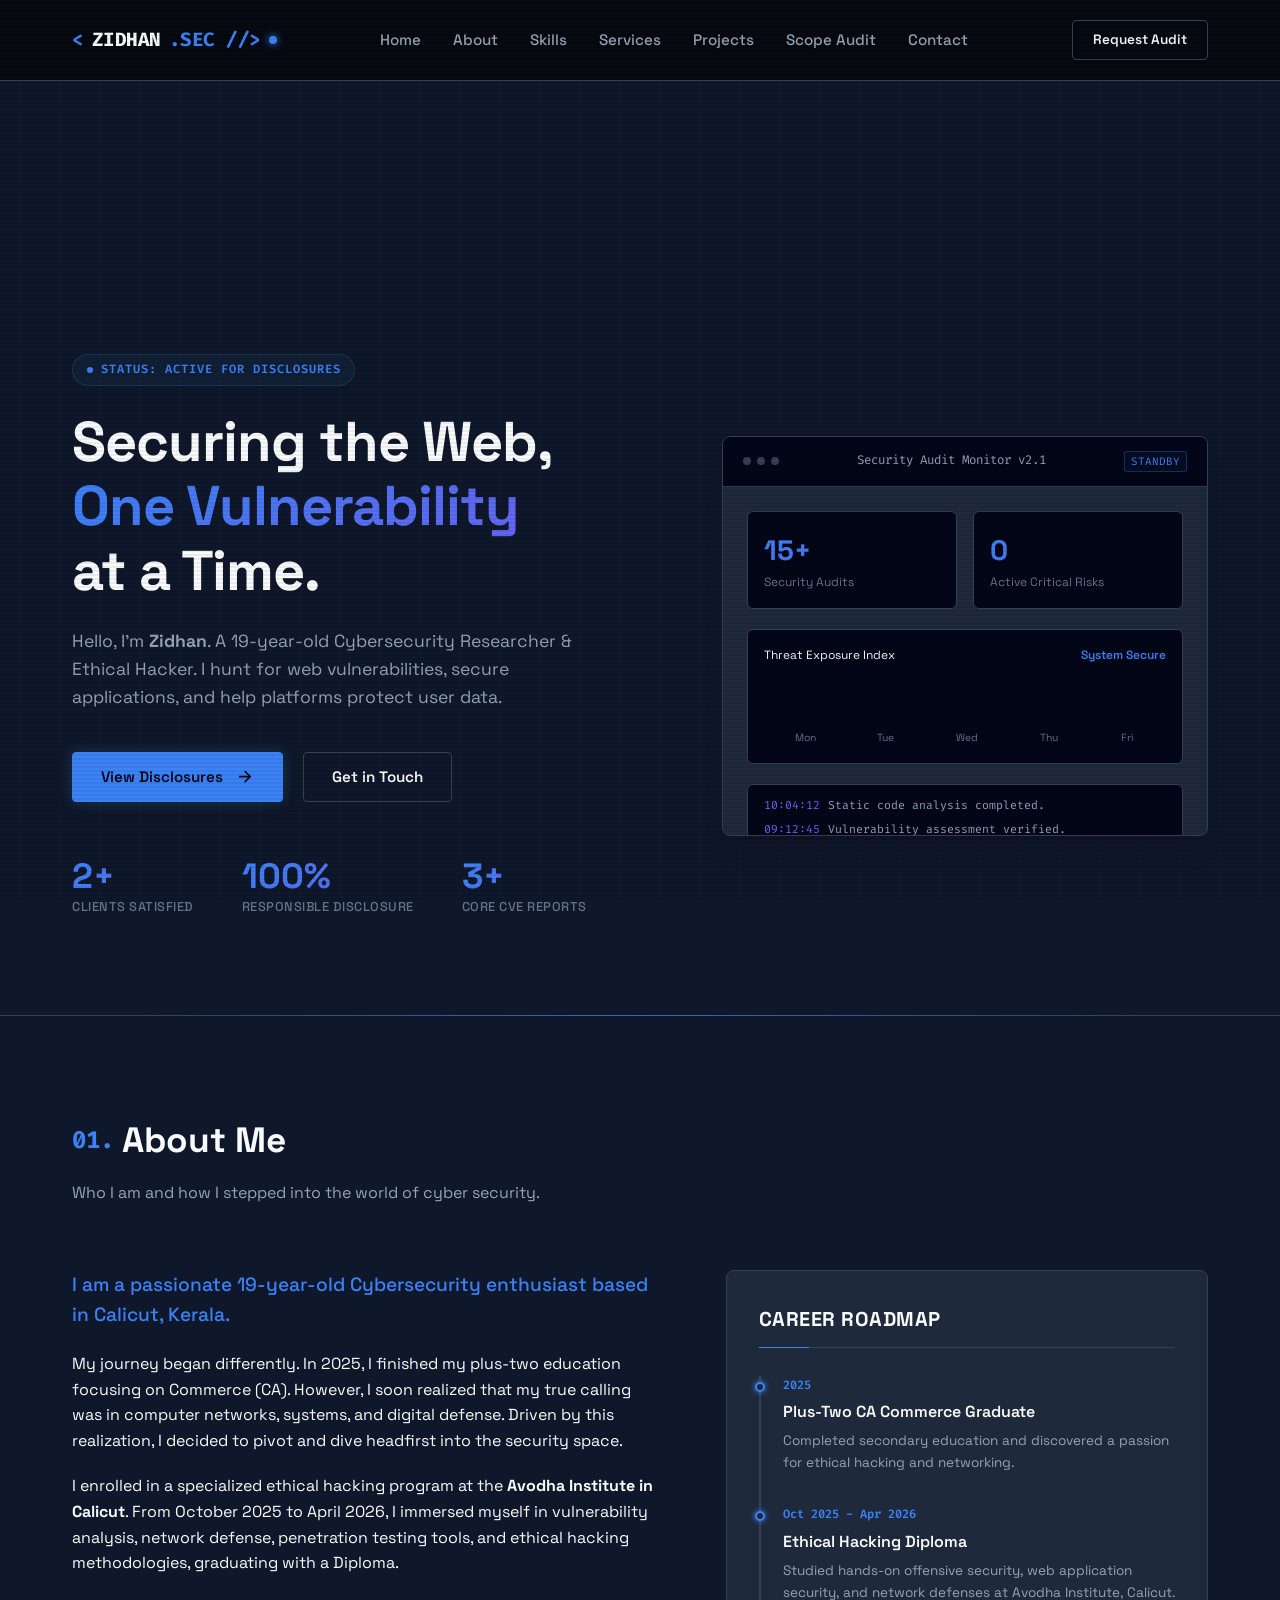
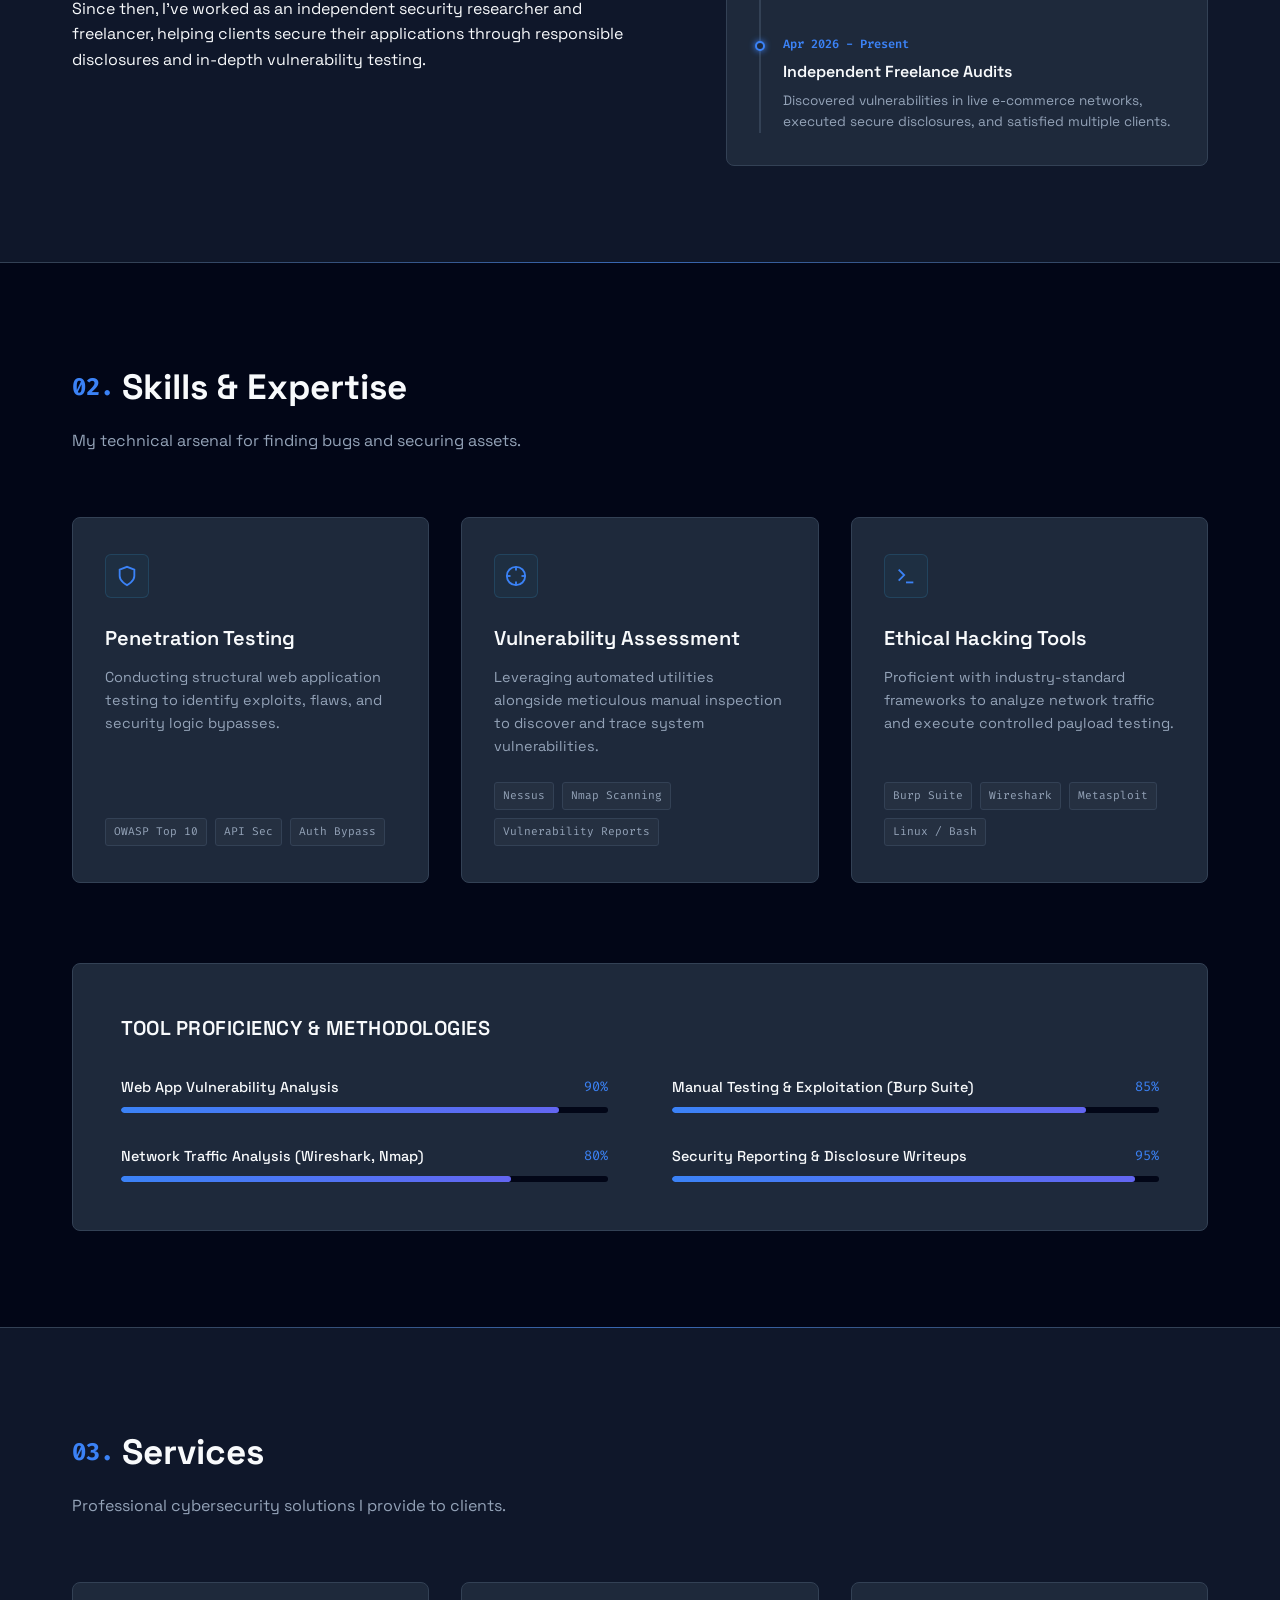
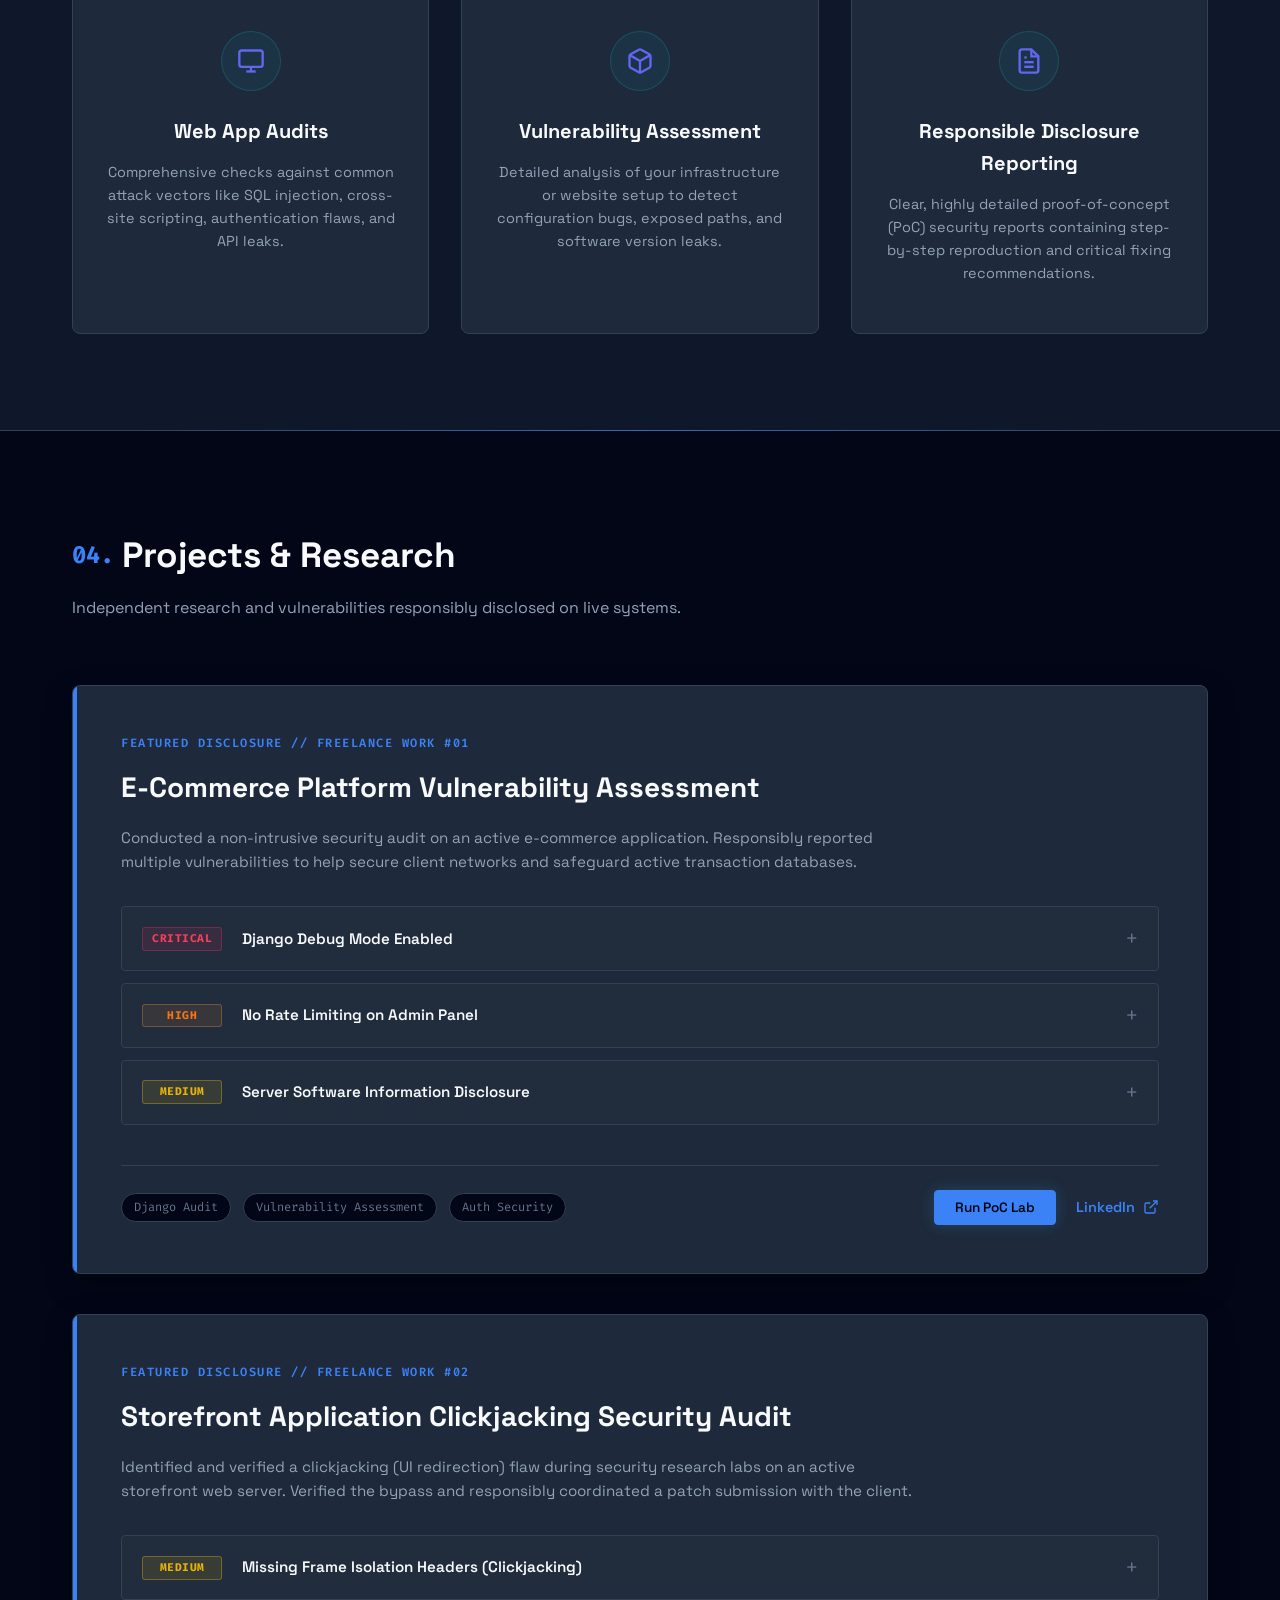
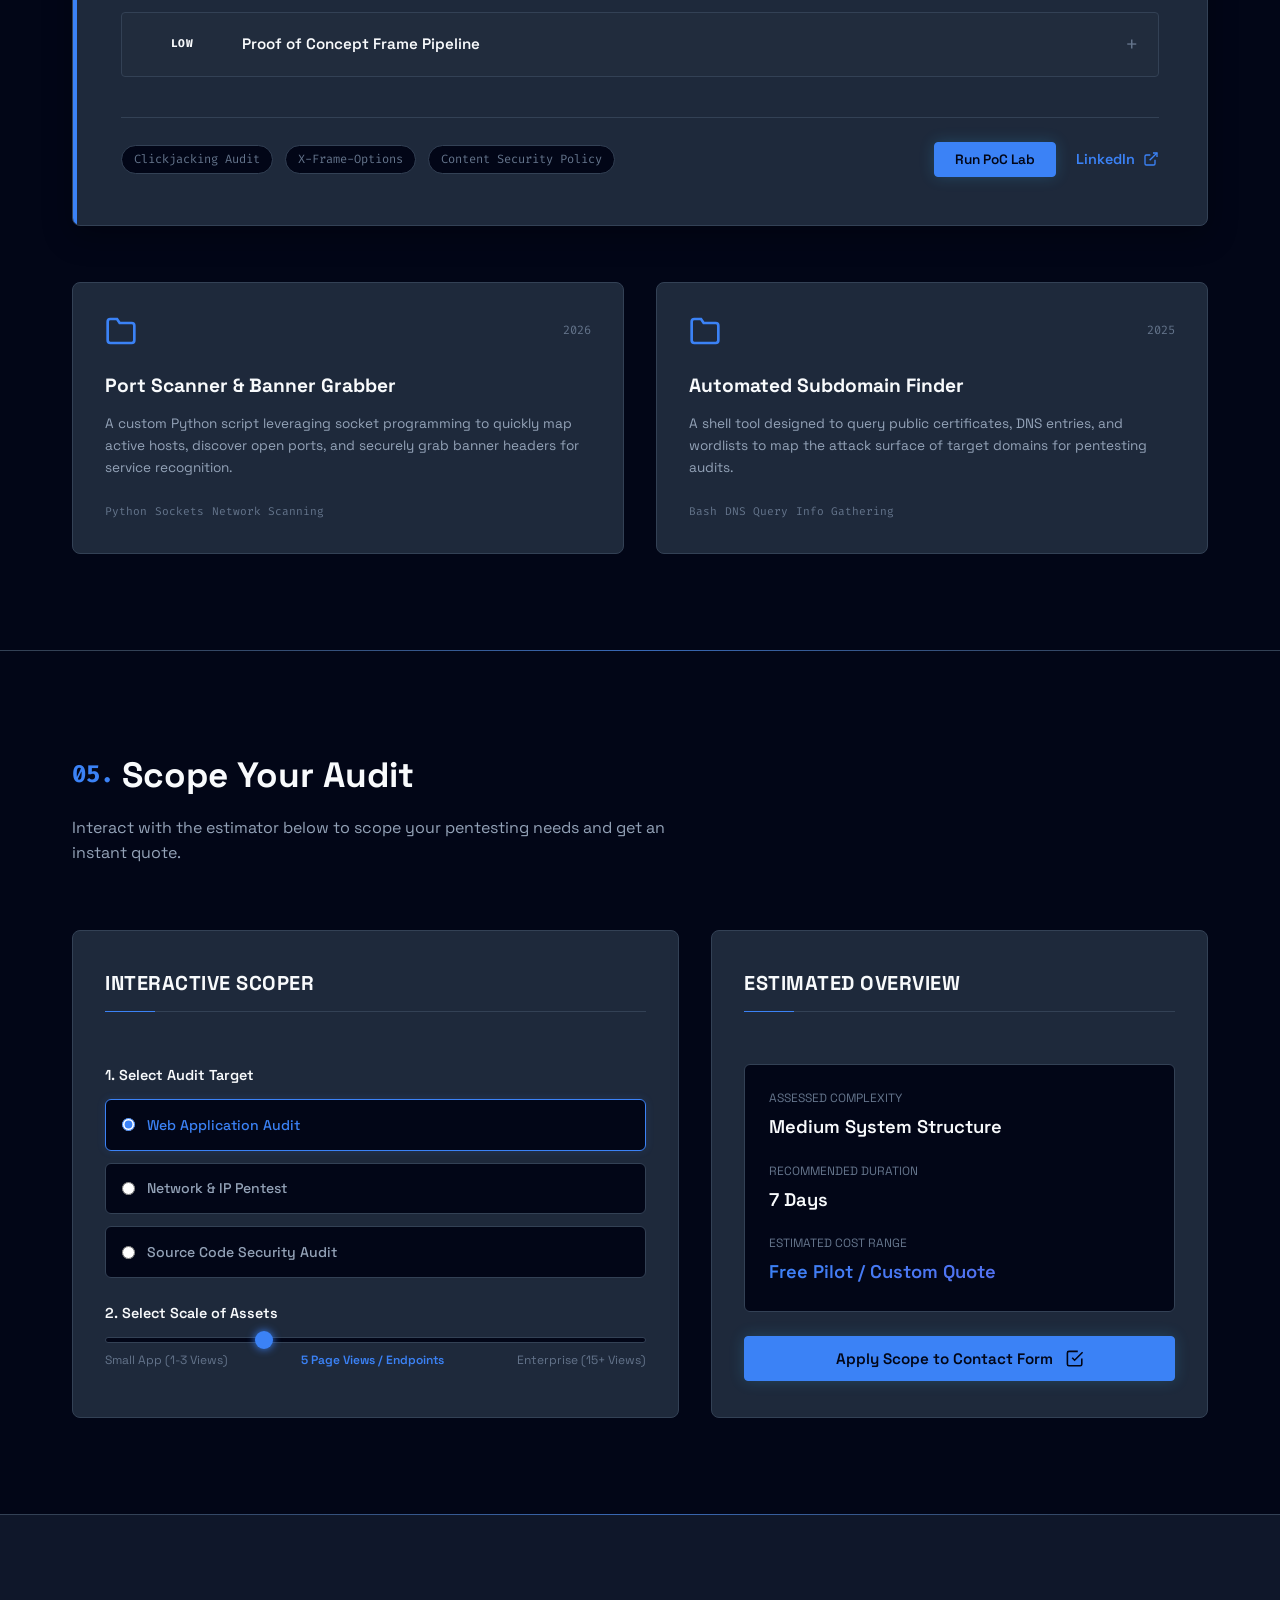
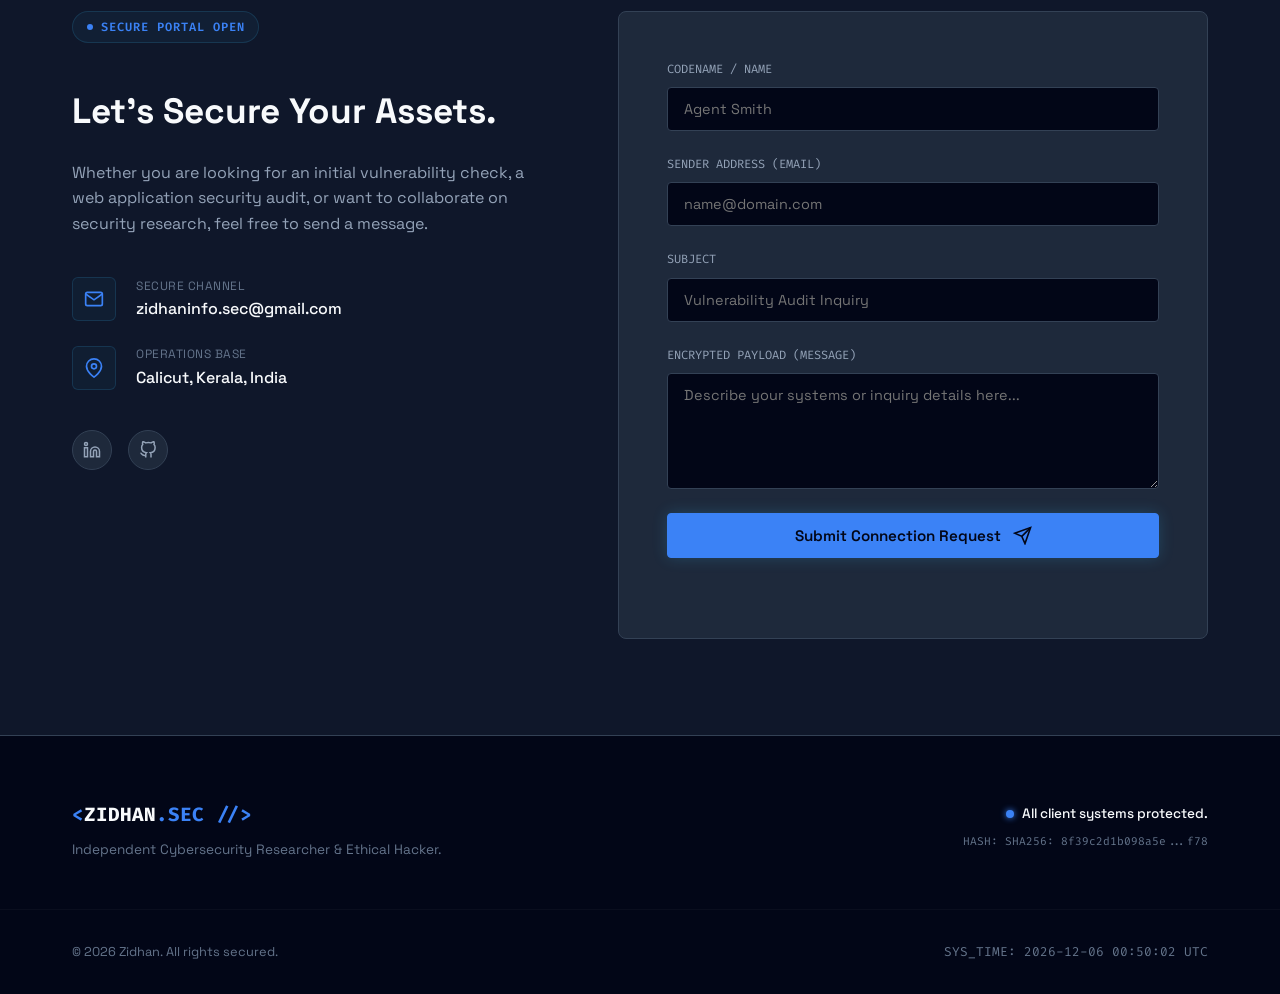
==== commit dea72e60: "Implement floating Client Message widget and transmission options" ====
--- a/index.html
+++ b/index.html
@@ -32,6 +32,7 @@
                 <a href="#skills" class="nav-link">Skills</a>
                 <a href="#services" class="nav-link">Services</a>
                 <a href="#projects" class="nav-link">Projects</a>
+                <a href="#scoping" class="nav-link">Scope Audit</a>
                 <a href="#contact" class="nav-link">Contact</a>
             </nav>
 
@@ -88,44 +89,44 @@
                     </div>
                 </div>
 
-                <!-- Interactive Threat Radar Scanner Widget -->
-                <div class="radar-widget-container">
-                    <div class="terminal-header">
-                        <div class="terminal-buttons">
-                            <span class="term-btn red"></span>
-                            <span class="term-btn yellow"></span>
-                            <span class="term-btn green"></span>
-                        </div>
-                        <div class="terminal-title">active_defense_scanner.bin</div>
-                        <div class="terminal-status">LIVE MONITOR</div>
-                    </div>
-                    <div class="radar-body">
-                        <div class="radar-screen">
-                            <div class="radar-sweep"></div>
-                            
-                            <!-- Interactive Scan Nodes -->
-                            <div class="radar-node node-critical" style="top: 25%; left: 35%;" data-host="E-Comm Prod DB" data-ip="10.0.4.12" data-vuln="Django Debug Enabled" data-sev="CRITICAL"></div>
-                            <div class="radar-node node-medium" style="top: 60%; left: 70%;" data-host="Public Web Host" data-ip="10.0.4.15" data-vuln="Server Info Leak" data-sev="MEDIUM"></div>
-                            <div class="radar-node node-high" style="top: 45%; left: 20%;" data-host="Admin Portal" data-ip="10.0.4.18" data-vuln="No Rate Limiting" data-sev="HIGH"></div>
-                            <div class="radar-node node-secure" style="top: 75%; left: 45%;" data-host="API Secure Gate" data-ip="10.0.4.22" data-vuln="None (Secure)" data-sev="SECURE"></div>
-                            
-                            <div class="radar-grid-rings">
-                                <div class="radar-ring ring-1"></div>
-                                <div class="radar-ring ring-2"></div>
-                                <div class="radar-ring ring-3"></div>
-                            </div>
-                            
-                            <div class="radar-hud-overlay" id="radar-hud">
-                                <div class="hud-title">// SCAN_TARGET_DETAILS //</div>
-                                <div class="hud-row"><span class="hud-label">HOST:</span> <span class="hud-val" id="hud-host">---</span></div>
-                                <div class="hud-row"><span class="hud-label">IP:</span> <span class="hud-val" id="hud-ip">---</span></div>
-                                <div class="hud-row"><span class="hud-label">VULN:</span> <span class="hud-val" id="hud-status">---</span></div>
-                            </div>
-                        </div>
-                        <div class="radar-console" id="radar-console-log">
-                            <div class="console-log-line">[SYS] Initializing Network Auditing Radar...</div>
-                            <div class="console-log-line">[SYS] Active subnet scan: 10.0.4.0/24...</div>
-                            <div class="console-log-line">[SYS] Hover over target nodes to retrieve metrics...</div>
+                <!-- Professional Security Metrics Dashboard -->
+                <div class="dashboard-widget-container">
+                    <div class="dashboard-header">
+                        <div class="dashboard-controls">
+                            <span class="control-dot"></span>
+                            <span class="control-dot"></span>
+                            <span class="control-dot"></span>
+                        </div>
+                        <div class="dashboard-title">Security Audit Monitor v2.1</div>
+                        <span class="dashboard-badge">STANDBY</span>
+                    </div>
+                    <div class="dashboard-body">
+                        <div class="dashboard-stats-grid">
+                            <div class="stat-card">
+                                <span class="stat-num text-gradient">15+</span>
+                                <span class="stat-desc">Security Audits</span>
+                            </div>
+                            <div class="stat-card">
+                                <span class="stat-num text-gradient">0</span>
+                                <span class="stat-desc">Active Critical Risks</span>
+                            </div>
+                        </div>
+                        <div class="dashboard-chart-wrap">
+                            <div class="chart-header">
+                                <span>Threat Exposure Index</span>
+                                <span class="chart-legend">System Secure</span>
+                            </div>
+                            <div class="chart-bars">
+                                <div class="chart-bar-item"><div class="bar-fill" style="height: 25%;"></div><span>Mon</span></div>
+                                <div class="chart-bar-item"><div class="bar-fill" style="height: 12%;"></div><span>Tue</span></div>
+                                <div class="chart-bar-item"><div class="bar-fill" style="height: 8%;"></div><span>Wed</span></div>
+                                <div class="chart-bar-item"><div class="bar-fill" style="height: 5%;"></div><span>Thu</span></div>
+                                <div class="chart-bar-item"><div class="bar-fill" style="height: 2%;"></div><span>Fri</span></div>
+                            </div>
+                        </div>
+                        <div class="dashboard-feed" id="dashboard-feed-log">
+                            <div class="feed-item"><span class="feed-time">10:04:12</span> <span class="feed-msg">Static code analysis completed.</span></div>
+                            <div class="feed-item"><span class="feed-time">09:12:45</span> <span class="feed-msg">Vulnerability assessment verified.</span></div>
                         </div>
                     </div>
                 </div>
@@ -458,6 +459,74 @@
             </div>
         </section>
 
+        <!-- Client Portal / Scope Calculator Section -->
+        <section id="scoping" class="scoping-section section-padding border-top-glow bg-darker">
+            <div class="container">
+                <div class="section-header">
+                    <h2 class="section-title"><span class="title-number">05.</span> Scope Your Audit</h2>
+                    <p class="section-desc">Interact with the estimator below to scope your pentesting needs and get an instant quote.</p>
+                </div>
+                
+                <div class="scoping-grid">
+                    <div class="scoping-selector-card">
+                        <h3 class="card-title-glow">Interactive Scoper</h3>
+                        
+                        <div class="scoping-form-group">
+                            <label class="scoping-label">1. Select Audit Target</label>
+                            <div class="scoping-options">
+                                <label class="scoping-option active">
+                                    <input type="radio" name="audit-target" value="webapp" checked>
+                                    <span>Web Application Audit</span>
+                                </label>
+                                <label class="scoping-option">
+                                    <input type="radio" name="audit-target" value="network">
+                                    <span>Network &amp; IP Pentest</span>
+                                </label>
+                                <label class="scoping-option">
+                                    <input type="radio" name="audit-target" value="codereview">
+                                    <span>Source Code Security Audit</span>
+                                </label>
+                            </div>
+                        </div>
+                        
+                        <div class="scoping-form-group">
+                            <label class="scoping-label">2. Select Scale of Assets</label>
+                            <div class="scoping-slider-wrap">
+                                <input type="range" id="scoping-assets-slider" min="1" max="15" value="5" class="scoping-slider">
+                                <div class="slider-labels">
+                                    <span>Small App (1-3 Views)</span>
+                                    <span id="slider-current-val">Medium (5 Views)</span>
+                                    <span>Enterprise (15+ Views)</span>
+                                </div>
+                            </div>
+                        </div>
+                    </div>
+                    
+                    <div class="scoping-results-card">
+                        <h3 class="card-title-glow">Estimated Overview</h3>
+                        <div class="results-grid">
+                            <div class="result-item">
+                                <span class="result-label">Assessed Complexity</span>
+                                <span class="result-val" id="result-complexity">Medium Risk Profile</span>
+                            </div>
+                            <div class="result-item">
+                                <span class="result-label">Recommended Duration</span>
+                                <span class="result-val" id="result-duration">5 Days</span>
+                            </div>
+                            <div class="result-item">
+                                <span class="result-label">Estimated Cost Range</span>
+                                <span class="result-val text-gradient" id="result-cost">Free / Freelance Quote</span>
+                            </div>
+                        </div>
+                        <button class="btn btn-primary btn-block" id="apply-scope-btn">
+                            <span>Apply Scope to Contact Form</span>
+                            <svg class="btn-icon" viewBox="0 0 24 24" fill="none" stroke="currentColor" stroke-width="2"><polyline points="9 11 12 14 22 4"></polyline><path d="M21 12v7a2 2 0 0 1-2 2H5a2 2 0 0 1-2-2V5a2 2 0 0 1 2-2h11"></path></svg>
+                        </button>
+                    </div>
+                </div>
+            </div>
+        </section>
+
         <!-- Contact Section -->
         <section id="contact" class="contact-section section-padding border-top-glow">
             <div class="container contact-container">
@@ -579,6 +648,84 @@
                 <!-- Exploit steps are dynamically printed here -->
             </div>
         </div>
+    <!-- Client Messaging Widget -->
+    <div class="client-messenger" id="client-messenger">
+        <!-- Launcher Button -->
+        <button class="messenger-launcher" id="messenger-launcher" aria-label="Open message menu">
+            <span class="pulse-ring"></span>
+            <svg class="launcher-icon" viewBox="0 0 24 24" fill="none" stroke="currentColor" stroke-width="2">
+                <path d="M21 15a2 2 0 0 1-2 2H7l-4 4V5a2 2 0 0 1 2-2h14a2 2 0 0 1 2 2z"></path>
+            </svg>
+            <span class="online-dot"></span>
+        </button>
+
+        <!-- Chat Panel -->
+        <div class="messenger-panel" id="messenger-panel">
+            <div class="messenger-header">
+                <div class="messenger-profile">
+                    <span class="status-indicator-dot online"></span>
+                    <div class="messenger-info">
+                        <h4 class="messenger-name">Zidhan (Avodha SEC)</h4>
+                        <span class="messenger-status">Active for Audits</span>
+                    </div>
+                </div>
+                <button class="messenger-close" id="messenger-close" aria-label="Close message menu">&times;</button>
+            </div>
+            
+            <div class="messenger-body" id="messenger-body">
+                <!-- Welcome Dialogue -->
+                <div class="chat-msg system">
+                    <p>SYSTEM: Secure communication channel initialized.</p>
+                </div>
+                <div class="chat-msg recipient">
+                    <p>Hi! I'm Zidhan. Ready to secure your systems? Choose a quick target below or type your payload directly.</p>
+                </div>
+                
+                <!-- Quick Options -->
+                <div class="quick-options-container" id="quick-options-group">
+                    <button class="quick-option-btn" data-type="audit">🔍 Web Audit Scoping</button>
+                    <button class="quick-option-btn" data-type="disclosure">⚠️ Vuln Disclosure</button>
+                    <button class="quick-option-btn" data-type="general">🤝 Hire Me / Freelance</button>
+                </div>
+
+                <!-- Input area -->
+                <div class="messenger-input-area" id="messenger-input-area">
+                    <div class="input-row">
+                        <input type="text" id="messenger-name-input" placeholder="Your Name / Organization" required>
+                    </div>
+                    <div class="input-row">
+                        <textarea id="messenger-text-input" rows="3" placeholder="Type message payload here..." required></textarea>
+                    </div>
+                    <button class="btn btn-primary btn-sm btn-block" id="messenger-submit-btn">
+                        <span>Send Encrypted Message</span>
+                    </button>
+                </div>
+
+                <!-- Transmission Screen (hidden initially) -->
+                <div class="messenger-transmission-area hidden" id="messenger-transmission-area">
+                    <div class="chat-msg system success">
+                        <p>[SUCCESS] Message payload packaged and secured!</p>
+                    </div>
+                    <p class="trans-desc">How would you like to transmit this payload to Zidhan?</p>
+                    <div class="trans-options">
+                        <!-- WhatsApp button -->
+                        <a href="#" target="_blank" class="trans-btn whatsapp" id="trans-whatsapp-btn">
+                            <svg class="trans-icon" viewBox="0 0 24 24" fill="currentColor" style="width:1.1rem; height:1.1rem; vertical-align:middle; margin-right:6px;"><path d="M17.472 14.382c-.297-.149-1.758-.867-2.03-.967-.273-.099-.471-.148-.67.15-.197.297-.767.966-.94 1.164-.173.199-.347.223-.644.075-.297-.15-1.255-.463-2.39-1.475-.883-.788-1.48-1.761-1.653-2.059-.173-.297-.018-.458.13-.606.134-.133.298-.347.446-.52.149-.174.198-.298.298-.497.099-.198.05-.371-.025-.52-.075-.149-.669-1.612-.916-2.207-.242-.579-.487-.5-.669-.51-.173-.008-.371-.01-.57-.01-.198 0-.52.074-.792.372-.272.297-1.04 1.016-1.04 2.479 0 1.462 1.065 2.875 1.213 3.074.149.198 2.096 3.2 5.077 4.487.709.306 1.262.489 1.694.625.712.227 1.36.195 1.871.118.571-.085 1.758-.719 2.006-1.413.248-.694.248-1.289.173-1.413-.074-.124-.272-.198-.57-.347m-5.421 7.403h-.004a9.87 9.87 0 01-5.031-1.378l-.361-.214-3.741.982.998-3.648-.235-.374a9.86 9.86 0 01-1.51-5.26c.001-5.45 4.436-9.884 9.888-9.884 2.64 0 5.122 1.03 6.988 2.898a9.825 9.825 0 012.893 6.994c-.003 5.45-4.437 9.884-9.885 9.884m8.413-18.297A11.815 11.815 0 0012.05 0C5.495 0 .16 5.335.157 11.892c0 2.096.547 4.142 1.588 5.945L0 24l6.335-1.662c1.746.953 3.71 1.455 5.703 1.456h.008c6.554 0 11.89-5.335 11.893-11.893a11.821 11.821 0 00-3.48-8.413z"/></svg>
+                            <span>Transmit via WhatsApp</span>
+                        </a>
+                        <!-- Email button -->
+                        <a href="#" class="trans-btn email" id="trans-email-btn">
+                            <svg class="trans-icon" viewBox="0 0 24 24" fill="none" stroke="currentColor" stroke-width="2" style="width:1.1rem; height:1.1rem; vertical-align:middle; margin-right:6px;"><path d="M4 4h16c1.1 0 2 .9 2 2v12c0 1.1-.9 2-2 2H4c-1.1 0-2-.9-2-2V6c0-1.1.9-2 2-2z"></path><polyline points="22,6 12,13 2,6"></polyline></svg>
+                            <span>Transmit via Email</span>
+                        </a>
+                        <!-- Reset/Start over button -->
+                        <button class="btn btn-outline btn-sm" id="trans-reset-btn" style="margin-top: 0.75rem; width: 100%;">
+                            <span>Start New Message</span>
+                        </button>
+                    </div>
+                </div>
+            </div>
+        </div>
     </div>
 
     <!-- JS Scripts -->
--- a/style.css
+++ b/style.css
@@ -1,21 +1,21 @@
-/* Custom CSS Variables - Steel Blue & Slate Theme */
+/* Custom CSS Variables - Standard Slate & Indigo Theme */
 :root {
-    --bg-base: #0b0f19; /* Deep Slate Navy */
-    --bg-surface: #131b2e; /* Slate Blue Surface */
-    --bg-card: #1e293b; /* Slate-800 Card */
-    --bg-darker: #070a12; /* Darker Slate */
+    --bg-base: #0f172a; /* Slate-900 */
+    --bg-surface: #1e293b; /* Slate-800 */
+    --bg-card: #0f172a; /* Slate-900 */
+    --bg-darker: #020617; /* Slate-950 */
     
-    --color-primary: #38bdf8; /* Steel Blue (Sky-400) */
-    --color-primary-rgb: 56, 189, 248;
-    --color-secondary: #00f0ff; /* Cyber Cyan */
-    --color-secondary-rgb: 0, 240, 255;
-    --color-accent: #6366f1; /* Indigo Accent */
+    --color-primary: #3b82f6; /* Classic Blue */
+    --color-primary-rgb: 59, 130, 246;
+    --color-secondary: #6366f1; /* Indigo Accent */
+    --color-secondary-rgb: 99, 102, 241;
+    --color-accent: #10b981; /* Success Green */
     
-    --color-text-primary: #f8fafc; /* Crisp Slate-50 */
+    --color-text-primary: #f8fafc; /* Slate-50 */
     --color-text-secondary: #94a3b8; /* Slate-400 */
     --color-text-muted: #64748b; /* Slate-500 */
-    --color-border: rgba(255, 255, 255, 0.08);
-    --color-border-glow: rgba(56, 189, 248, 0.2);
+    --color-border: #334155; /* Slate-700 */
+    --color-border-glow: rgba(59, 130, 246, 0.1);
 
     /* Severity Colors */
     --sev-critical: #f43f5e; /* Rose-500 */
@@ -1320,17 +1320,6 @@
 }
 
 /* Interactive Visual Extensions */
-#cyber-rain {
-    position: fixed;
-    top: 0;
-    left: 0;
-    width: 100vw;
-    height: 100vh;
-    z-index: -1;
-    pointer-events: none;
-    opacity: 0.06;
-}
-
 .modal {
     display: none;
     position: fixed;
@@ -1338,7 +1327,7 @@
     left: 0;
     width: 100%;
     height: 100%;
-    background-color: rgba(6, 7, 10, 0.85);
+    background-color: rgba(15, 23, 42, 0.85);
     backdrop-filter: blur(8px);
     -webkit-backdrop-filter: blur(8px);
     z-index: 1000;
@@ -1351,11 +1340,11 @@
 }
 .modal-content {
     background-color: var(--bg-surface);
-    border: 1px solid var(--color-primary);
+    border: 1px solid var(--color-border);
     border-radius: 8px;
     width: 100%;
     max-width: 700px;
-    box-shadow: 0 0 35px rgba(56, 189, 248, 0.25);
+    box-shadow: 0 20px 25px -5px rgb(0 0 0 / 0.1), 0 8px 10px -6px rgb(0 0 0 / 0.1);
     display: flex;
     flex-direction: column;
     overflow: hidden;
@@ -1388,10 +1377,10 @@
     font-family: var(--font-mono);
     font-size: 0.7rem;
     color: var(--color-primary);
-    border: 1px solid rgba(56, 189, 248, 0.3);
+    border: 1px solid rgba(59, 130, 246, 0.3);
     padding: 2px 8px;
     border-radius: 3px;
-    background-color: rgba(56, 189, 248, 0.05);
+    background-color: rgba(59, 130, 246, 0.05);
 }
 .modal-body {
     background-color: var(--bg-darker);
@@ -1409,190 +1398,610 @@
     gap: 1.25rem;
 }
 
-/* Interactive Cyber Threat Radar Widget */
-.radar-widget-container {
+/* Dashboard Widget CSS (Standard UI) */
+.dashboard-widget-container {
     background-color: var(--bg-surface);
     border: 1px solid var(--color-border);
     border-radius: 8px;
-    box-shadow: 0 20px 40px rgba(0,0,0,0.5), 0 0 20px var(--color-border-glow);
+    box-shadow: 0 20px 25px -5px rgb(0 0 0 / 0.1), 0 8px 10px -6px rgb(0 0 0 / 0.1);
     overflow: hidden;
     height: 400px;
     display: flex;
     flex-direction: column;
 }
 
-.radar-body {
-    display: flex;
-    flex-direction: column;
+.dashboard-header {
+    background-color: var(--bg-darker);
+    border-bottom: 1px solid var(--color-border);
+    padding: 0.85rem 1.25rem;
+    display: flex;
+    align-items: center;
+    justify-content: space-between;
+}
+.dashboard-controls {
+    display: flex;
+    gap: 6px;
+}
+.control-dot {
+    width: 8px;
+    height: 8px;
+    border-radius: 50%;
+    background-color: var(--color-border);
+}
+.dashboard-title {
+    font-family: var(--font-mono);
+    font-size: 0.78rem;
+    color: var(--color-text-secondary);
+}
+.dashboard-badge {
+    font-family: var(--font-mono);
+    font-size: 0.68rem;
+    color: var(--color-primary);
+    border: 1px solid rgba(59, 130, 246, 0.3);
+    padding: 1px 6px;
+    border-radius: 3px;
+    background-color: rgba(59, 130, 246, 0.05);
+}
+
+.dashboard-body {
+    padding: 1.5rem;
+    display: flex;
+    flex-direction: column;
+    gap: 1.25rem;
     flex-grow: 1;
-    overflow: hidden;
-}
-
-.radar-screen {
+    overflow-y: auto;
+}
+
+.dashboard-stats-grid {
+    display: grid;
+    grid-template-columns: 1fr 1fr;
+    gap: 1rem;
+}
+.stat-card {
+    background-color: var(--bg-darker);
+    border: 1px solid var(--color-border);
+    border-radius: 6px;
+    padding: 1rem;
+    display: flex;
+    flex-direction: column;
+}
+.stat-num {
+    font-size: 1.75rem;
+    font-weight: 700;
+}
+.stat-desc {
+    font-size: 0.75rem;
+    color: var(--color-text-muted);
+}
+
+.dashboard-chart-wrap {
+    background-color: var(--bg-darker);
+    border: 1px solid var(--color-border);
+    border-radius: 6px;
+    padding: 1rem;
+}
+.chart-header {
+    display: flex;
+    justify-content: space-between;
+    font-size: 0.75rem;
+    margin-bottom: 0.75rem;
+}
+.chart-legend {
+    color: var(--color-primary);
+    font-weight: 600;
+}
+.chart-bars {
+    display: flex;
+    justify-content: space-between;
+    align-items: flex-end;
+    height: 70px;
+    padding-top: 10px;
+}
+.chart-bar-item {
+    display: flex;
+    flex-direction: column;
+    align-items: center;
+    gap: 0.35rem;
+    flex-grow: 1;
+}
+.bar-fill {
+    width: 16px;
+    background: linear-gradient(180deg, var(--color-primary), var(--color-secondary));
+    border-radius: 3px 3px 0 0;
+    transition: height 0.8s ease;
+}
+.chart-bar-item span {
+    font-size: 0.65rem;
+    color: var(--color-text-muted);
+}
+
+.dashboard-feed {
+    background-color: var(--bg-darker);
+    border: 1px solid var(--color-border);
+    border-radius: 6px;
+    padding: 0.75rem 1rem;
+    display: flex;
+    flex-direction: column;
+    gap: 0.35rem;
+}
+.feed-item {
+    font-family: var(--font-mono);
+    font-size: 0.72rem;
+    color: var(--color-text-secondary);
+    display: flex;
+    gap: 0.5rem;
+}
+.feed-time {
+    color: var(--color-secondary);
+}
+
+/* Scoping Calculator Styles */
+.scoping-grid {
+    display: grid;
+    grid-template-columns: 1.1fr 0.9fr;
+    gap: 2rem;
+}
+.scoping-selector-card, .scoping-results-card {
+    background-color: var(--bg-surface);
+    border: 1px solid var(--color-border);
+    border-radius: 8px;
+    padding: 2.25rem 2rem;
+    display: flex;
+    flex-direction: column;
+    gap: 1.5rem;
+}
+
+.scoping-form-group {
+    display: flex;
+    flex-direction: column;
+    gap: 0.75rem;
+}
+.scoping-label {
+    font-size: 0.9rem;
+    font-weight: 600;
+    color: var(--color-text-primary);
+}
+.scoping-options {
+    display: flex;
+    flex-direction: column;
+    gap: 0.75rem;
+}
+.scoping-option {
+    background-color: var(--bg-darker);
+    border: 1px solid var(--color-border);
+    border-radius: 6px;
+    padding: 0.85rem 1rem;
+    cursor: pointer;
+    transition: var(--transition-fast);
+    display: flex;
+    align-items: center;
+    gap: 0.75rem;
+}
+.scoping-option input {
+    cursor: pointer;
+    accent-color: var(--color-primary);
+}
+.scoping-option span {
+    font-size: 0.88rem;
+    font-weight: 500;
+    color: var(--color-text-secondary);
+}
+.scoping-option.active {
+    border-color: var(--color-primary);
+    box-shadow: 0 0 8px rgba(59, 130, 246, 0.15);
+}
+.scoping-option.active span {
+    color: var(--color-primary);
+}
+
+.scoping-slider-wrap {
+    display: flex;
+    flex-direction: column;
+    gap: 0.5rem;
+}
+.scoping-slider {
+    -webkit-appearance: none;
+    appearance: none;
+    width: 100%;
+    height: 6px;
+    border-radius: 3px;
+    background: var(--bg-darker);
+    outline: none;
+    border: 1px solid var(--color-border);
+}
+.scoping-slider::-webkit-slider-thumb {
+    -webkit-appearance: none;
+    appearance: none;
+    width: 18px;
+    height: 18px;
+    border-radius: 50%;
+    background: var(--color-primary);
+    cursor: pointer;
+    box-shadow: 0 0 8px var(--color-primary);
+    transition: var(--transition-fast);
+}
+.scoping-slider::-webkit-slider-thumb:hover {
+    transform: scale(1.15);
+}
+.slider-labels {
+    display: flex;
+    justify-content: space-between;
+    font-size: 0.75rem;
+    color: var(--color-text-muted);
+}
+#slider-current-val {
+    color: var(--color-primary);
+    font-weight: 600;
+}
+
+.results-grid {
+    display: flex;
+    flex-direction: column;
+    gap: 1.25rem;
+    background-color: var(--bg-darker);
+    border: 1px solid var(--color-border);
+    border-radius: 6px;
+    padding: 1.5rem;
+    flex-grow: 1;
+}
+.result-item {
+    display: flex;
+    flex-direction: column;
+    gap: 0.25rem;
+}
+.result-label {
+    font-size: 0.75rem;
+    color: var(--color-text-muted);
+    text-transform: uppercase;
+}
+.result-val {
+    font-size: 1.15rem;
+    font-weight: 600;
+}
+
+@media (max-width: 1024px) {
+    .scoping-grid {
+        grid-template-columns: 1fr;
+    }
+}
+
+/* ==========================================================================
+   11. Floating Client Messaging Widget
+   ========================================================================== */
+.client-messenger {
+    position: fixed;
+    bottom: 24px;
+    right: 24px;
+    z-index: 1000;
+    font-family: var(--font-sans);
+}
+
+.messenger-launcher {
+    width: 60px;
+    height: 60px;
+    border-radius: 50%;
+    background-color: var(--color-secondary);
+    color: var(--color-text-primary);
+    border: none;
+    cursor: pointer;
+    box-shadow: 0 4px 20px rgba(99, 102, 241, 0.4), 0 0 10px rgba(99, 102, 241, 0.2);
+    display: flex;
+    align-items: center;
+    justify-content: center;
     position: relative;
-    height: 250px;
-    background-color: #05070c;
-    border-bottom: 1px solid var(--color-border);
-    overflow: hidden;
-    display: flex;
-    align-items: center;
-    justify-content: center;
-}
-
-.radar-sweep {
+    transition: transform var(--transition-fast), background-color var(--transition-fast);
+}
+
+.messenger-launcher:hover {
+    transform: scale(1.08) rotate(5deg);
+    background-color: var(--color-primary);
+    box-shadow: 0 6px 24px rgba(59, 130, 246, 0.5);
+}
+
+.launcher-icon {
+    width: 26px;
+    height: 26px;
+}
+
+.online-dot {
     position: absolute;
-    top: -50%;
-    left: -50%;
-    width: 200%;
-    height: 200%;
-    background: conic-gradient(from 0deg, rgba(56, 189, 248, 0.15) 0deg, transparent 70deg, transparent 360deg);
-    animation: radar-sweep-anim 5s linear infinite;
-    transform-origin: center center;
-    pointer-events: none;
-    z-index: 1;
-}
-
-@keyframes radar-sweep-anim {
-    from {
-        transform: rotate(0deg);
-    }
-    to {
-        transform: rotate(360deg);
-    }
-}
-
-.radar-grid-rings {
+    bottom: 2px;
+    right: 2px;
+    width: 12px;
+    height: 12px;
+    background-color: var(--color-accent);
+    border: 2.5px solid var(--bg-base);
+    border-radius: 50%;
+}
+
+.pulse-ring {
     position: absolute;
     width: 100%;
     height: 100%;
+    border-radius: 50%;
+    border: 2px solid var(--color-secondary);
+    animation: ring-pulse 2s infinite;
+    pointer-events: none;
+}
+
+@keyframes ring-pulse {
+    0% {
+        transform: scale(1);
+        opacity: 0.8;
+    }
+    100% {
+        transform: scale(1.4);
+        opacity: 0;
+    }
+}
+
+/* Chat Panel */
+.messenger-panel {
+    position: absolute;
+    bottom: 80px;
+    right: 0;
+    width: 360px;
+    max-height: 520px;
+    background: rgba(30, 41, 59, 0.95);
+    backdrop-filter: blur(20px);
+    -webkit-backdrop-filter: blur(20px);
+    border: 1px solid var(--color-border);
+    border-radius: 12px;
+    box-shadow: 0 20px 40px rgba(0, 0, 0, 0.4), 0 0 20px rgba(99, 102, 241, 0.1);
+    display: flex;
+    flex-direction: column;
+    overflow: hidden;
+    transform: translateY(20px);
+    opacity: 0;
+    pointer-events: none;
+    transition: opacity var(--transition-smooth), transform var(--transition-smooth);
+}
+
+.messenger-panel.active {
+    transform: translateY(0);
+    opacity: 1;
+    pointer-events: auto;
+}
+
+/* Header */
+.messenger-header {
+    background: var(--bg-darker);
+    border-bottom: 1px solid var(--color-border);
+    padding: 1rem 1.25rem;
+    display: flex;
+    align-items: center;
+    justify-content: space-between;
+}
+
+.messenger-profile {
+    display: flex;
+    align-items: center;
+    gap: 0.65rem;
+}
+
+.status-indicator-dot {
+    width: 8px;
+    height: 8px;
+    border-radius: 50%;
+}
+.status-indicator-dot.online {
+    background-color: var(--color-accent);
+    box-shadow: 0 0 6px var(--color-accent);
+}
+
+.messenger-info {
+    display: flex;
+    flex-direction: column;
+}
+
+.messenger-name {
+    font-size: 0.9rem;
+    font-weight: 600;
+    color: var(--color-text-primary);
+}
+
+.messenger-status {
+    font-size: 0.7rem;
+    color: var(--color-text-secondary);
+}
+
+.messenger-close {
+    background: none;
+    border: none;
+    color: var(--color-text-secondary);
+    font-size: 1.5rem;
+    cursor: pointer;
+    line-height: 1;
+    transition: color var(--transition-fast);
+}
+.messenger-close:hover {
+    color: var(--sev-critical);
+}
+
+/* Body */
+.messenger-body {
+    padding: 1.25rem;
+    overflow-y: auto;
+    display: flex;
+    flex-direction: column;
+    gap: 1rem;
+    max-height: 440px;
+}
+
+.chat-msg {
+    max-width: 85%;
+    padding: 0.75rem 1rem;
+    border-radius: 8px;
+    font-size: 0.85rem;
+    line-height: 1.4;
+}
+
+.chat-msg.system {
+    align-self: center;
+    background-color: rgba(255, 255, 255, 0.02);
+    border: 1px dashed var(--color-border);
+    color: var(--color-text-secondary);
+    font-family: var(--font-mono);
+    font-size: 0.72rem;
+    width: 100%;
+    text-align: center;
+}
+
+.chat-msg.system.success {
+    border-color: rgba(16, 185, 129, 0.3);
+    background-color: rgba(16, 185, 129, 0.05);
+    color: var(--color-accent);
+}
+
+.chat-msg.recipient {
+    align-self: flex-start;
+    background-color: var(--bg-darker);
+    border: 1px solid var(--color-border);
+    color: var(--color-text-primary);
+    border-top-left-radius: 2px;
+}
+
+/* Quick option buttons */
+.quick-options-container {
+    display: flex;
+    flex-direction: column;
+    gap: 0.5rem;
+    margin-bottom: 0.25rem;
+}
+
+.quick-option-btn {
+    background-color: rgba(99, 102, 241, 0.05);
+    border: 1px solid rgba(99, 102, 241, 0.2);
+    border-radius: 6px;
+    padding: 0.6rem 1rem;
+    font-family: var(--font-sans);
+    font-size: 0.82rem;
+    font-weight: 500;
+    color: var(--color-text-secondary);
+    cursor: pointer;
+    text-align: left;
+    transition: var(--transition-fast);
+}
+
+.quick-option-btn:hover {
+    border-color: var(--color-secondary);
+    background-color: rgba(99, 102, 241, 0.12);
+    color: var(--color-text-primary);
+    transform: translateX(4px);
+}
+
+/* Inputs styling */
+.messenger-input-area {
+    display: flex;
+    flex-direction: column;
+    gap: 0.75rem;
+    border-top: 1px solid var(--color-border);
+    padding-top: 1rem;
+}
+
+.input-row {
+    display: flex;
+    flex-direction: column;
+}
+
+.messenger-input-area input,
+.messenger-input-area textarea {
+    background-color: var(--bg-darker);
+    border: 1px solid var(--color-border);
+    border-radius: 6px;
+    padding: 0.65rem 0.85rem;
+    font-family: var(--font-sans);
+    font-size: 0.85rem;
+    color: var(--color-text-primary);
+    outline: none;
+    transition: border-color var(--transition-fast);
+}
+
+.messenger-input-area input:focus,
+.messenger-input-area textarea:focus {
+    border-color: var(--color-primary);
+}
+
+/* Transmission options */
+.messenger-transmission-area {
+    display: flex;
+    flex-direction: column;
+    gap: 0.85rem;
+    animation: fadeIn 0.4s ease forwards;
+}
+
+.messenger-transmission-area.hidden {
+    display: none;
+}
+
+.trans-desc {
+    font-size: 0.8rem;
+    color: var(--color-text-secondary);
+    text-align: center;
+}
+
+.trans-options {
+    display: flex;
+    flex-direction: column;
+    gap: 0.6rem;
+}
+
+.trans-btn {
     display: flex;
     align-items: center;
     justify-content: center;
-    pointer-events: none;
-}
-
-.radar-ring {
-    position: absolute;
-    border: 1px solid rgba(56, 189, 248, 0.08);
-    border-radius: 50%;
-}
-.ring-1 { width: 80px; height: 80px; }
-.ring-2 { width: 160px; height: 160px; }
-.ring-3 { width: 240px; height: 240px; }
-
-.radar-grid-rings::before {
-    content: '';
-    position: absolute;
-    width: 100%;
-    height: 1px;
-    background-color: rgba(56, 189, 248, 0.06);
-}
-.radar-grid-rings::after {
-    content: '';
-    position: absolute;
-    width: 1px;
-    height: 100%;
-    background-color: rgba(56, 189, 248, 0.06);
-}
-
-.radar-node {
-    position: absolute;
-    width: 12px;
-    height: 12px;
-    border-radius: 50%;
+    gap: 0.5rem;
+    padding: 0.7rem 1.25rem;
+    border-radius: 6px;
+    text-decoration: none;
+    font-size: 0.85rem;
+    font-weight: 600;
+    transition: var(--transition-fast);
     cursor: pointer;
-    z-index: 5;
-    transform: translate(-50%, -50%);
-    transition: transform var(--transition-fast);
-}
-.radar-node:hover {
-    transform: translate(-50%, -50%) scale(1.4);
-}
-
-.node-critical {
-    background-color: var(--sev-critical);
-    box-shadow: 0 0 10px var(--sev-critical);
-    animation: node-ping-critical 1.8s infinite;
-}
-.node-high {
-    background-color: var(--sev-high);
-    box-shadow: 0 0 10px var(--sev-high);
-    animation: node-ping-high 1.8s infinite;
-}
-.node-medium {
-    background-color: var(--sev-medium);
-    box-shadow: 0 0 10px var(--sev-medium);
-    animation: node-ping-medium 1.8s infinite;
-}
-.node-secure {
+}
+
+.trans-btn.whatsapp {
+    background-color: #25d366;
+    color: #0c180e;
+    border: 1px solid #25d366;
+}
+.trans-btn.whatsapp:hover {
+    background-color: transparent;
+    color: #25d366;
+    box-shadow: 0 0 15px rgba(37, 211, 102, 0.2);
+}
+
+.trans-btn.email {
     background-color: var(--color-primary);
-    box-shadow: 0 0 10px var(--color-primary);
-}
-
-@keyframes node-ping-critical {
-    0% { box-shadow: 0 0 0 0 rgba(244, 63, 94, 0.6); }
-    70% { box-shadow: 0 0 0 8px rgba(244, 63, 94, 0); }
-    100% { box-shadow: 0 0 0 0 rgba(244, 63, 94, 0); }
-}
-@keyframes node-ping-high {
-    0% { box-shadow: 0 0 0 0 rgba(249, 115, 22, 0.6); }
-    70% { box-shadow: 0 0 0 8px rgba(249, 115, 22, 0); }
-    100% { box-shadow: 0 0 0 0 rgba(249, 115, 22, 0); }
-}
-@keyframes node-ping-medium {
-    0% { box-shadow: 0 0 0 0 rgba(234, 179, 8, 0.6); }
-    70% { box-shadow: 0 0 0 8px rgba(234, 179, 8, 0); }
-    100% { box-shadow: 0 0 0 0 rgba(234, 179, 8, 0); }
-}
-
-.radar-hud-overlay {
-    position: absolute;
-    top: 10px;
-    right: 10px;
-    background-color: rgba(19, 27, 46, 0.85);
-    border: 1px solid var(--color-border);
-    border-radius: 4px;
-    padding: 0.6rem 0.85rem;
-    font-family: var(--font-mono);
-    font-size: 0.72rem;
-    min-width: 180px;
-    pointer-events: none;
-    z-index: 10;
-    box-shadow: 0 4px 12px rgba(0,0,0,0.25);
-}
-.hud-title {
-    color: var(--color-primary);
-    border-bottom: 1px solid var(--color-border);
-    padding-bottom: 0.25rem;
-    margin-bottom: 0.35rem;
-    font-weight: 600;
-}
-.hud-row {
-    margin-bottom: 0.2rem;
-}
-.hud-row:last-child {
-    margin-bottom: 0;
-}
-.hud-label {
-    color: var(--color-text-muted);
-}
-.hud-val {
-    color: var(--color-text-primary);
-}
-
-.radar-console {
-    background-color: var(--bg-darker);
-    padding: 0.85rem 1.25rem;
-    font-family: var(--font-mono);
-    font-size: 0.78rem;
-    color: var(--color-text-secondary);
-    height: 110px;
-    overflow-y: auto;
-    display: flex;
-    flex-direction: column;
-    gap: 0.3rem;
-}
-.console-log-line {
-    line-height: 1.4;
-    word-break: break-all;
-}
+    color: var(--bg-darker);
+    border: 1px solid var(--color-primary);
+}
+.trans-btn.email:hover {
+    background-color: transparent;
+    color: var(--color-primary);
+    box-shadow: 0 0 15px rgba(59, 130, 246, 0.2);
+}
+
+@keyframes fadeIn {
+    from {
+        opacity: 0;
+        transform: translateY(10px);
+    }
+    to {
+        opacity: 1;
+        transform: translateY(0);
+    }
+}
+
+@media (max-width: 480px) {
+    .client-messenger {
+        bottom: 16px;
+        right: 16px;
+    }
+    .messenger-panel {
+        width: calc(100vw - 32px);
+        max-height: 480px;
+        right: 0;
+    }
+}
+
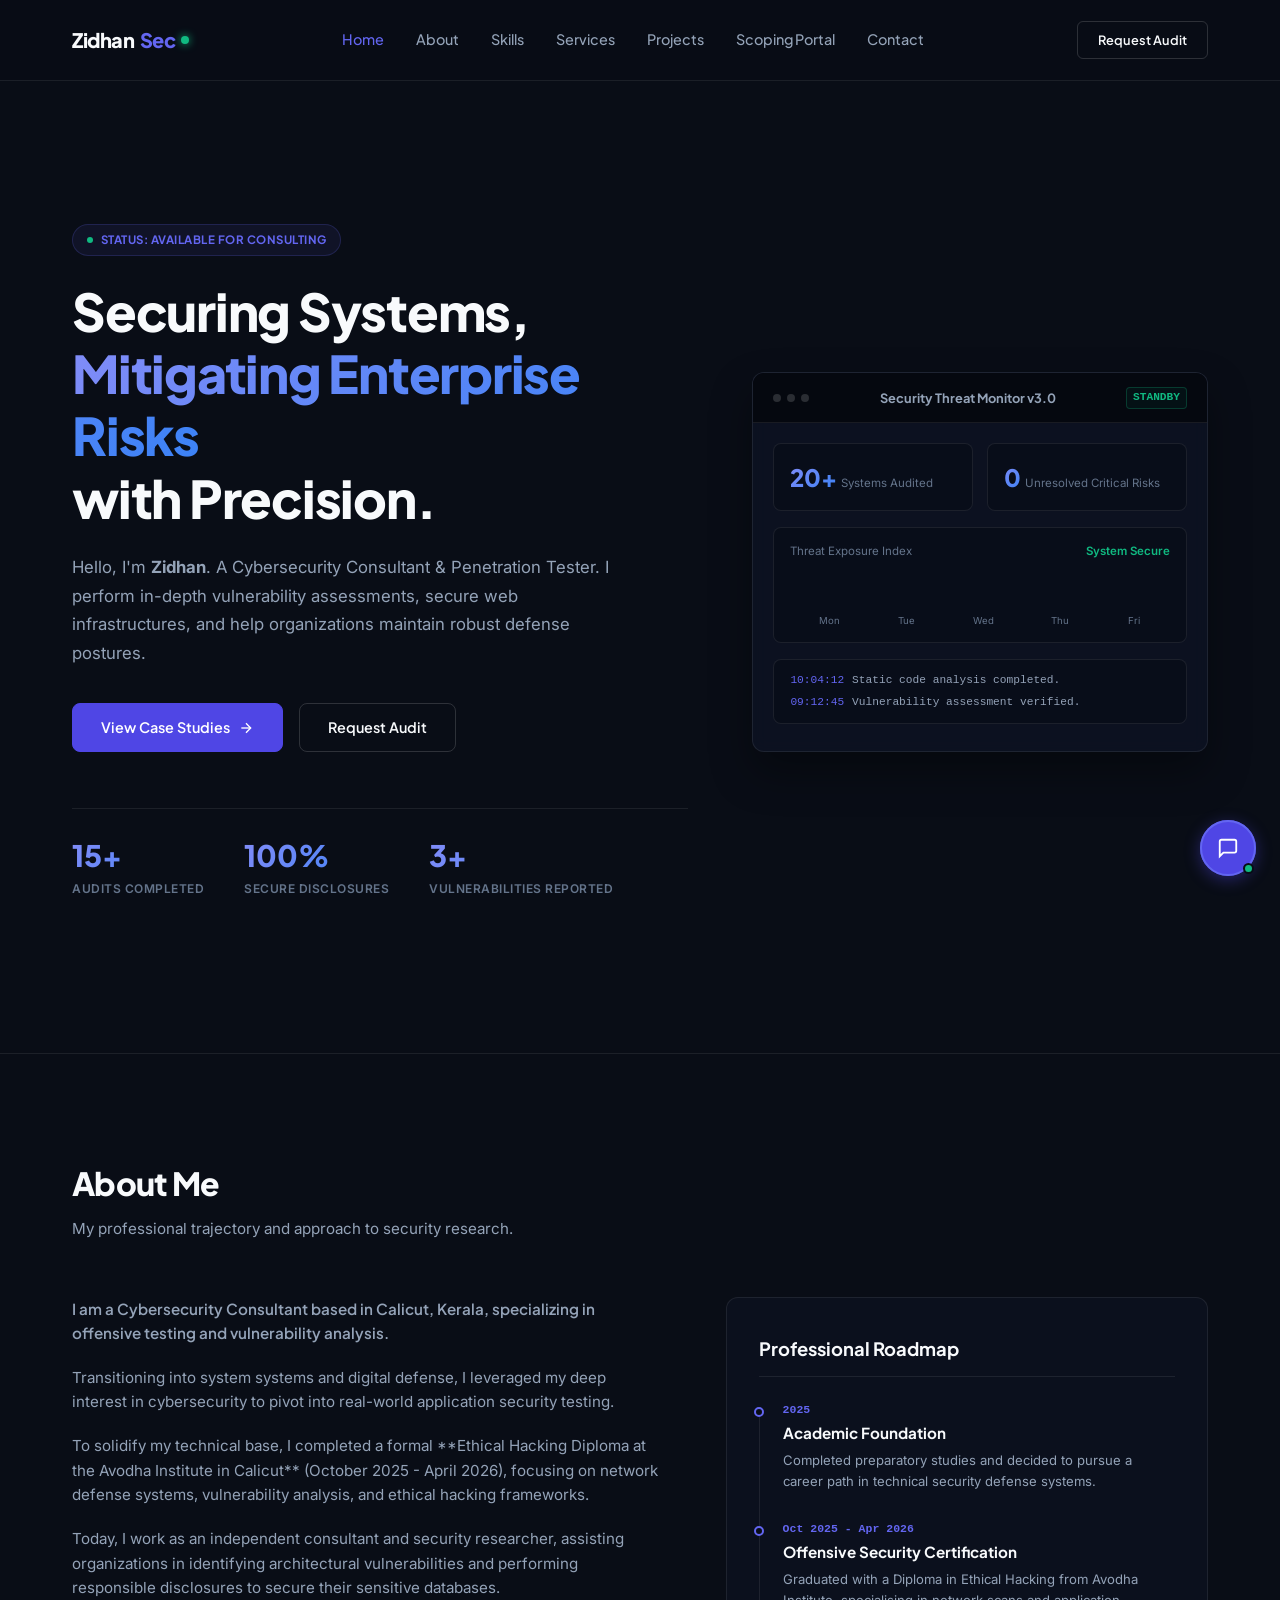
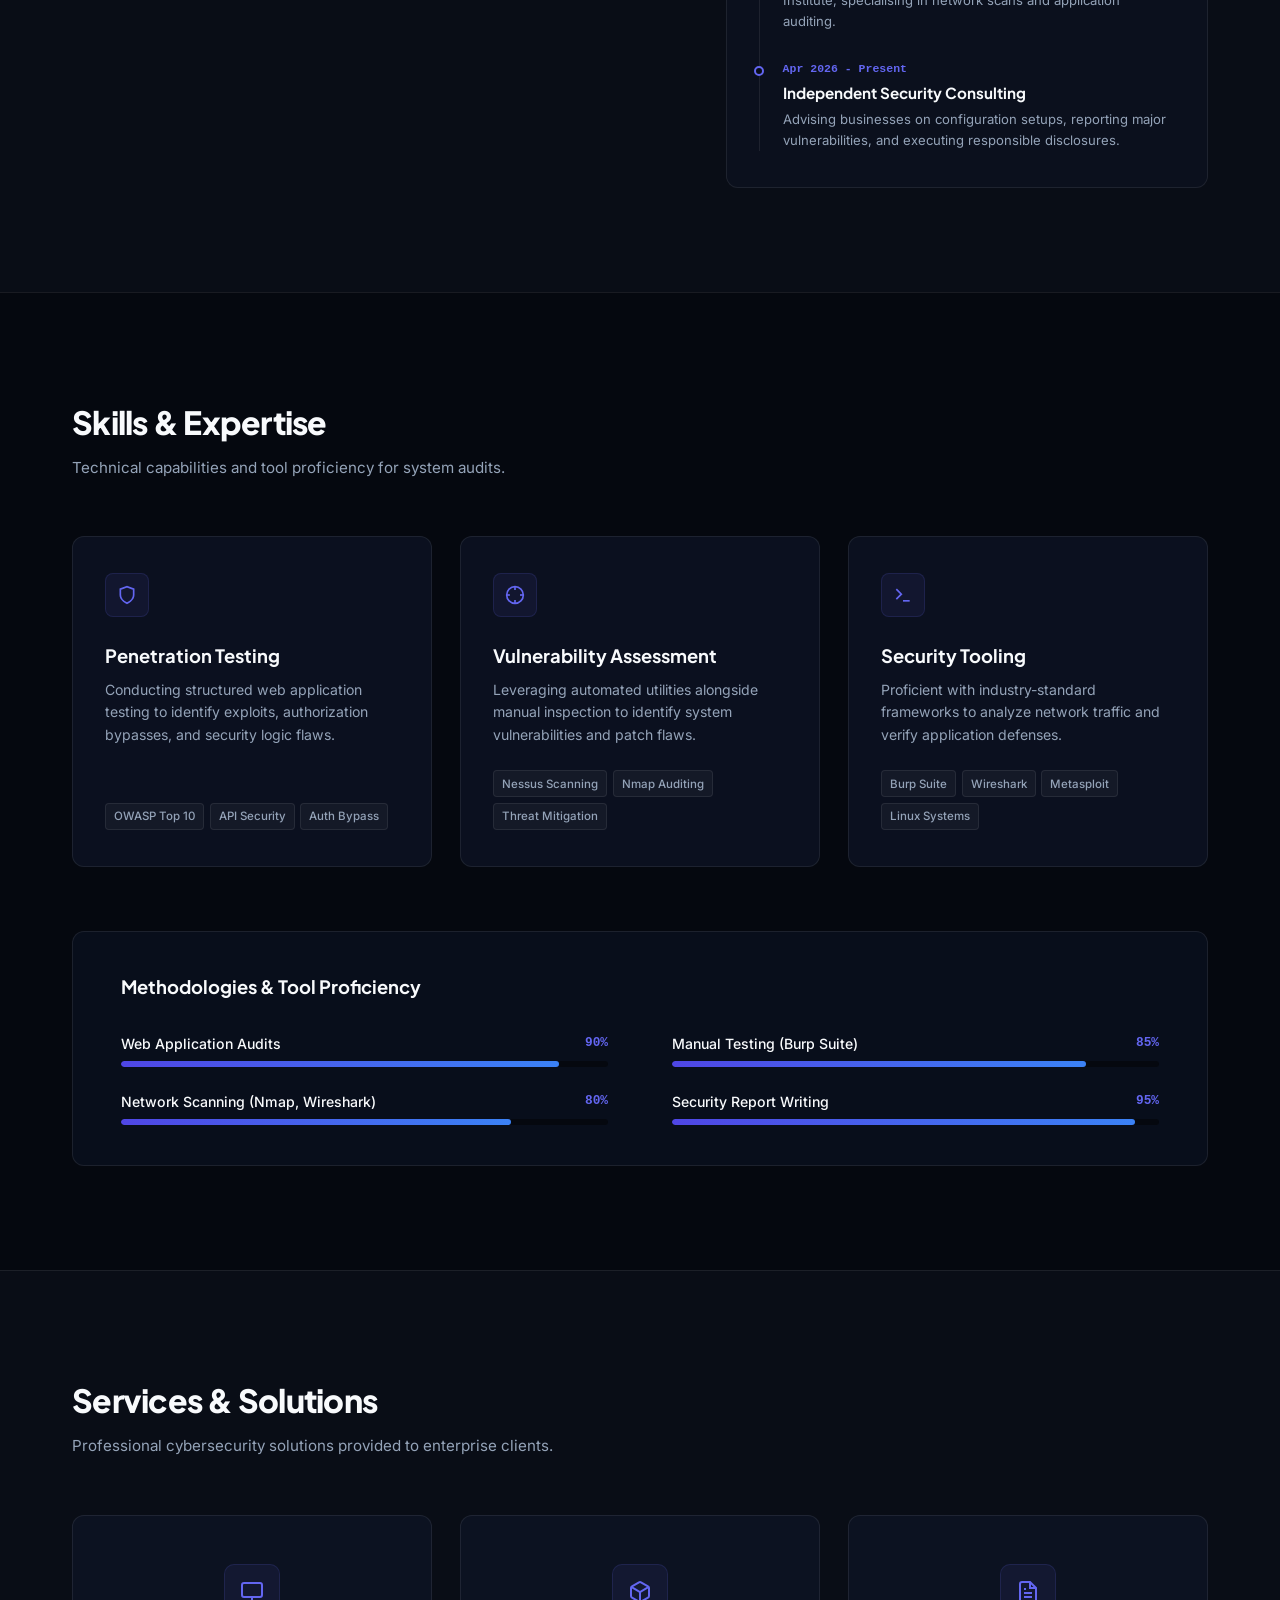
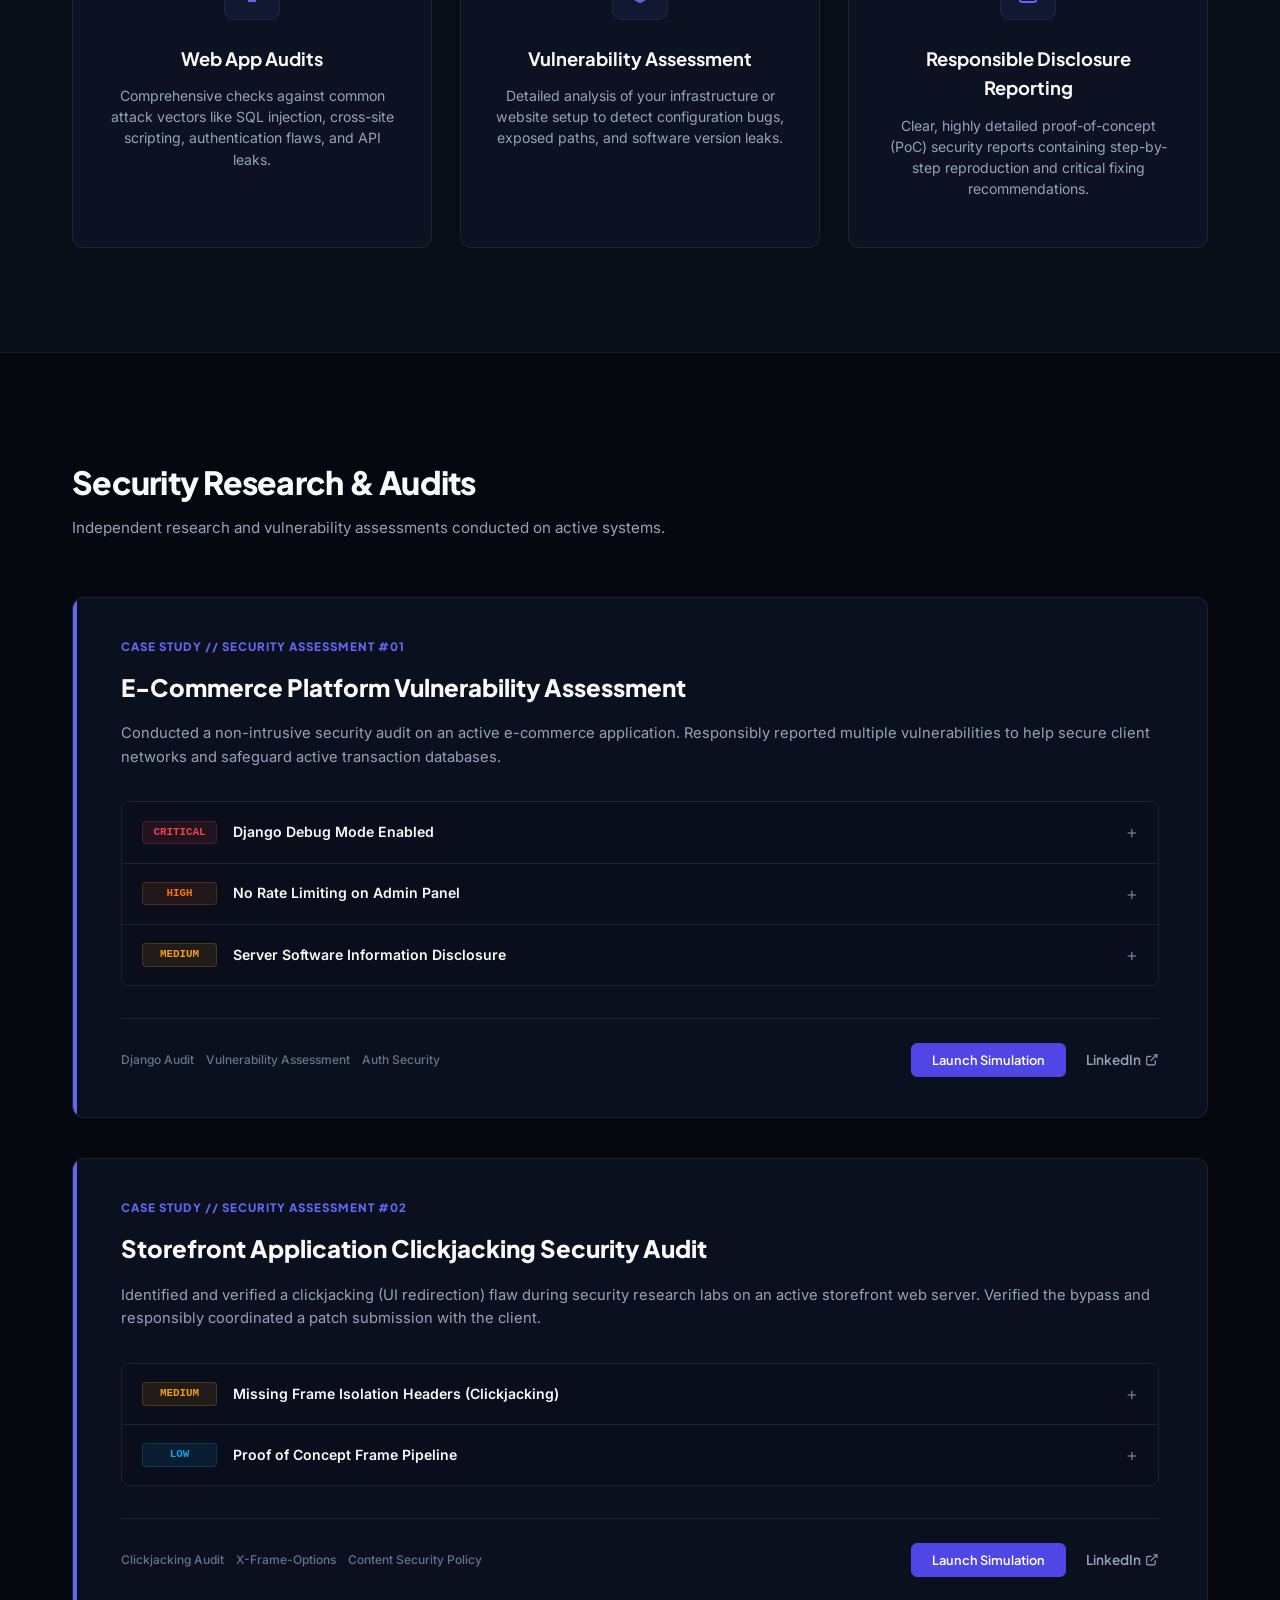
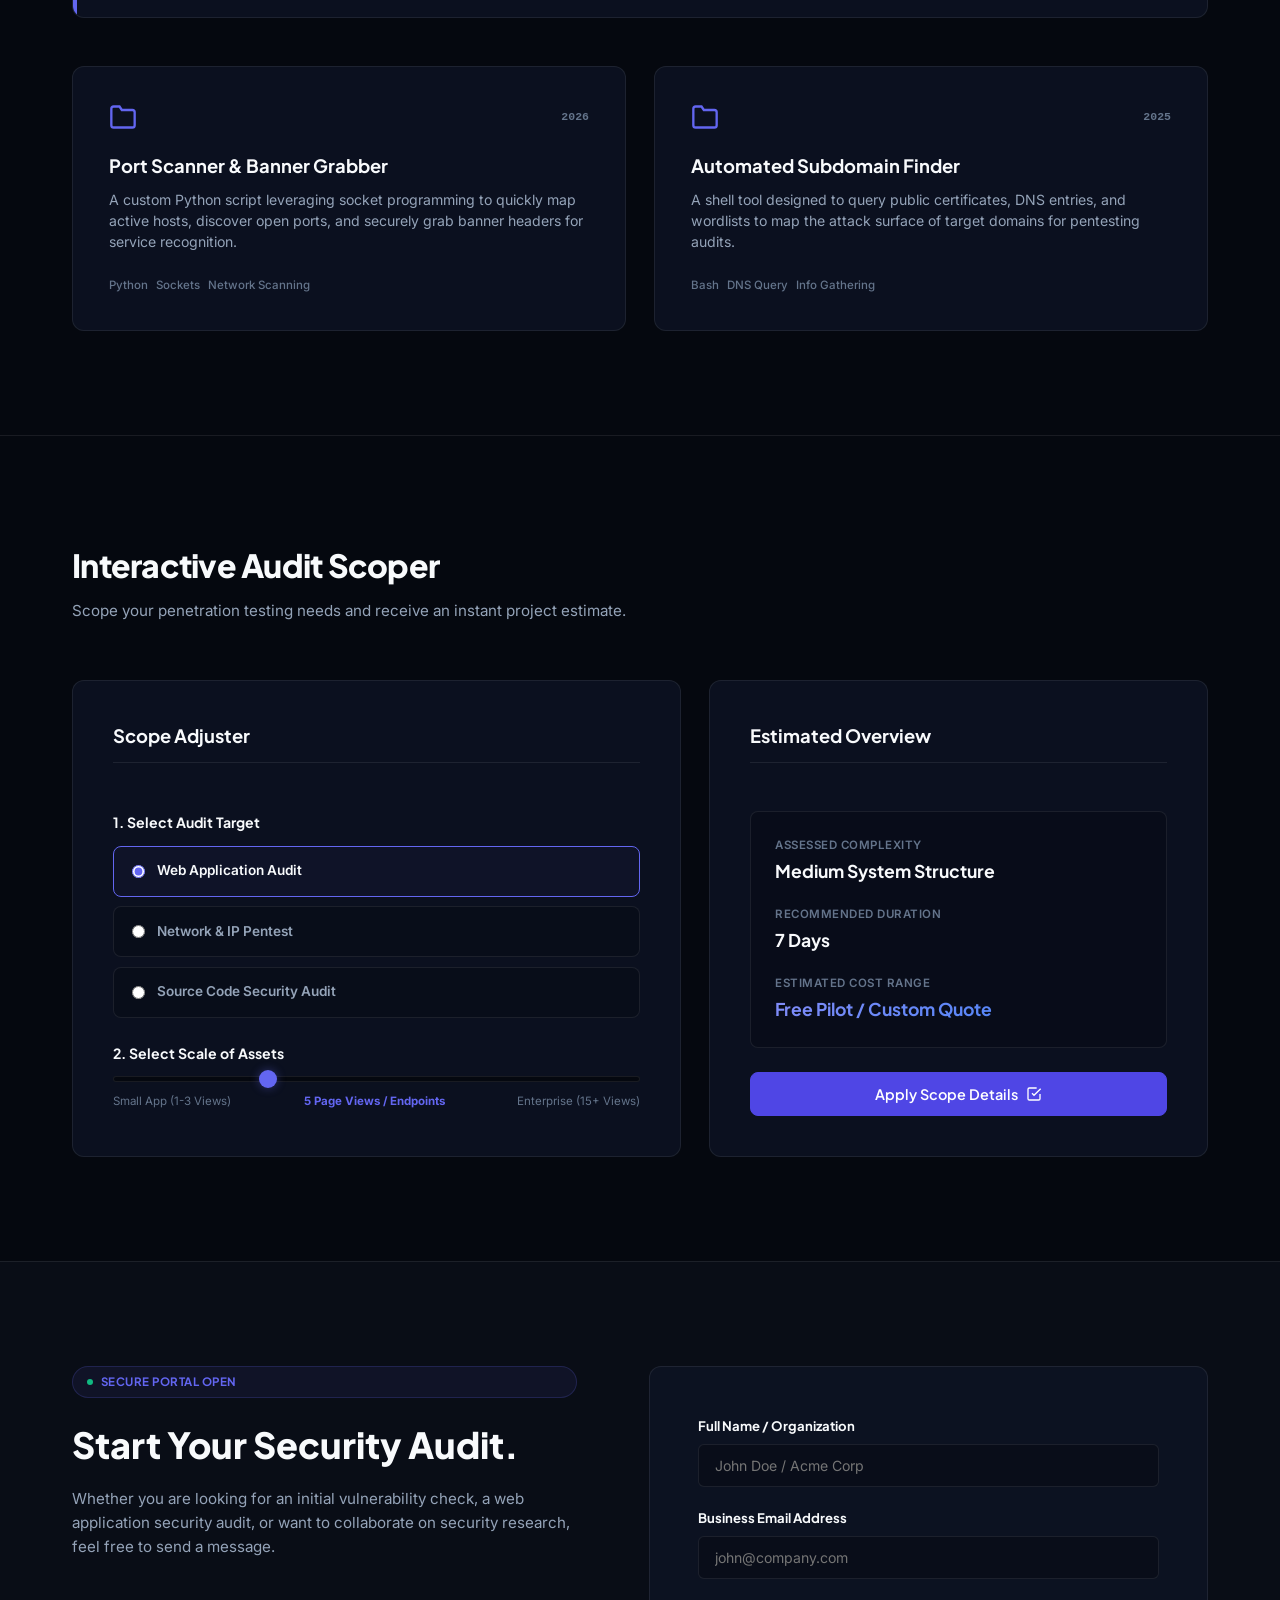
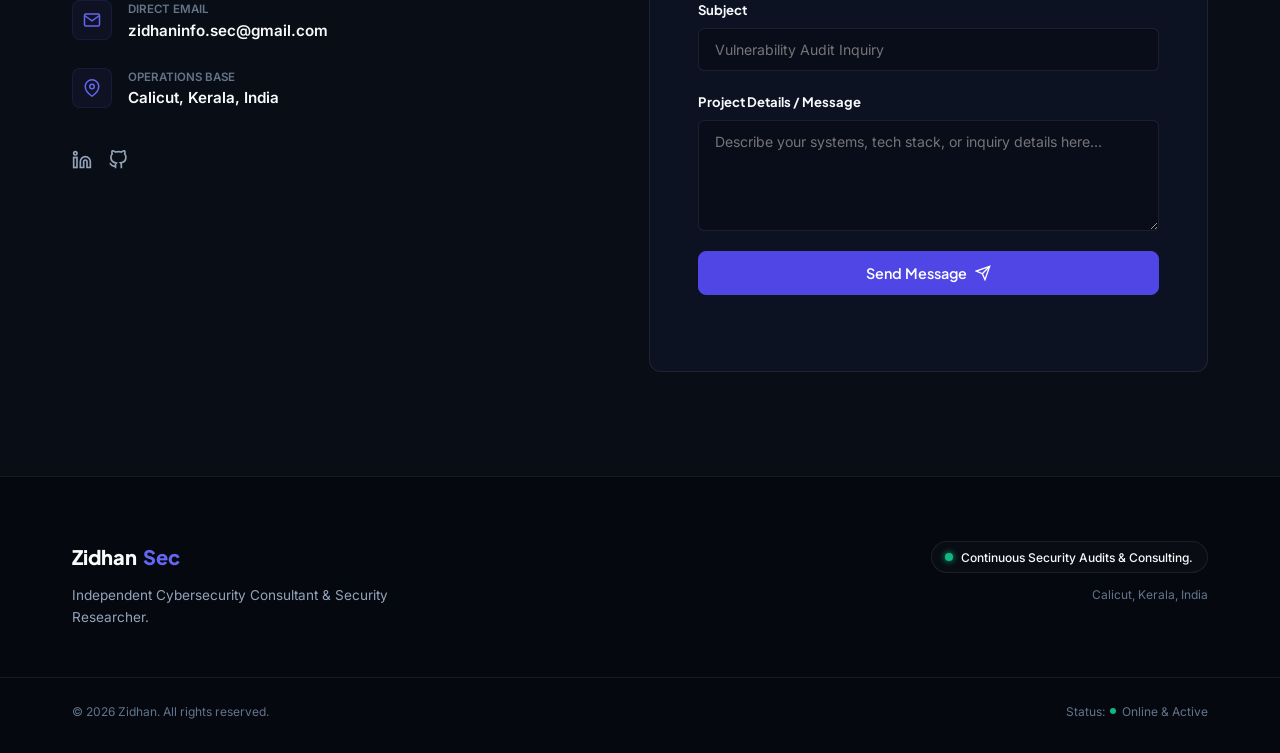
==== commit c6b07f23: "Redesign entire portfolio to a premium professional consultant aesthetic" ====
--- a/index.html
+++ b/index.html
@@ -3,26 +3,24 @@
 <head>
     <meta charset="UTF-8">
     <meta name="viewport" content="width=device-width, initial-scale=1.0">
-    <title>zidhan</title>
-    <meta name="description" content="Portfolio of Zidhan, an independent Cybersecurity Researcher & Ethical Hacker specializing in vulnerability assessment, web application penetration testing, and responsible disclosures.">
+    <title>Zidhan | Cybersecurity Consultant &amp; Security Researcher</title>
+    <meta name="description" content="Portfolio of Zidhan, an independent Cybersecurity Consultant &amp; Ethical Hacker specializing in vulnerability assessment, web application penetration testing, and security audits.">
     <!-- Google Fonts -->
     <link rel="preconnect" href="https://fonts.googleapis.com">
     <link rel="preconnect" href="https://fonts.gstatic.com" crossorigin>
-    <link href="https://fonts.googleapis.com/css2?family=Fira+Code:wght@400;500;600;700&family=Space+Grotesk:wght@400;500;600;700&display=swap" rel="stylesheet">
+    <link href="https://fonts.googleapis.com/css2?family=Inter:wght@300;400;500;600;700;800&family=Plus+Jakarta+Sans:wght@300;400;500;600;700;800&display=swap" rel="stylesheet">
     <!-- CSS stylesheet -->
     <link rel="stylesheet" href="style.css">
 </head>
 <body>
-    <!-- Background grid effect -->
-    <div class="cyber-grid"></div>
-    <canvas id="cyber-rain"></canvas>
-    <div class="scanlines"></div>
+    <!-- Background glow effect -->
+    <div class="bg-gradient-glow"></div>
 
     <!-- Header Navigation -->
     <header class="header">
         <div class="container nav-container">
             <a href="#" class="logo">
-                <span class="logo-accent">&lt;</span>ZIDHAN<span class="logo-accent">.SEC //&gt;</span>
+                <span class="logo-brand">Zidhan</span><span class="logo-accent">Sec</span>
                 <span class="status-dot pulsing"></span>
             </a>
             
@@ -32,7 +30,7 @@
                 <a href="#skills" class="nav-link">Skills</a>
                 <a href="#services" class="nav-link">Services</a>
                 <a href="#projects" class="nav-link">Projects</a>
-                <a href="#scoping" class="nav-link">Scope Audit</a>
+                <a href="#scoping" class="nav-link">Scoping Portal</a>
                 <a href="#contact" class="nav-link">Contact</a>
             </nav>
 
@@ -52,39 +50,39 @@
         <section id="hero" class="hero-section section-padding">
             <div class="container hero-grid">
                 <div class="hero-content">
-                    <div class="badge-cyber">
+                    <div class="badge-corporate">
                         <span class="badge-ping"></span>
-                        <span class="badge-text">STATUS: ACTIVE FOR DISCLOSURES</span>
-                    </div>
-                    <h1 class="hero-title scramble-text" data-text="Securing the Web, One Vulnerability at a Time.">
-                        Securing the Web, <br>
-                        <span class="text-gradient">One Vulnerability</span> <br>
-                        at a Time.
+                        <span class="badge-text">STATUS: AVAILABLE FOR CONSULTING</span>
+                    </div>
+                    <h1 class="hero-title">
+                        Securing Systems, <br>
+                        <span class="text-gradient">Mitigating Enterprise Risks</span> <br>
+                        with Precision.
                     </h1>
                     <p class="hero-subtitle">
-                        Hello, I'm <strong>Zidhan</strong>. A 19-year-old Cybersecurity Researcher &amp; Ethical Hacker. I hunt for web vulnerabilities, secure applications, and help platforms protect user data.
+                        Hello, I'm <strong>Zidhan</strong>. A Cybersecurity Consultant &amp; Penetration Tester. I perform in-depth vulnerability assessments, secure web infrastructures, and help organizations maintain robust defense postures.
                     </p>
                     <div class="hero-actions">
                         <a href="#projects" class="btn btn-primary">
-                            <span>View Disclosures</span>
+                            <span>View Case Studies</span>
                             <svg class="btn-icon" viewBox="0 0 24 24" fill="none" stroke="currentColor" stroke-width="2"><line x1="5" y1="12" x2="19" y2="12"></line><polyline points="12 5 19 12 12 19"></polyline></svg>
                         </a>
                         <a href="#contact" class="btn btn-outline">
-                            <span>Get in Touch</span>
+                            <span>Request Audit</span>
                         </a>
                     </div>
                     <div class="hero-stats">
                         <div class="stat-item">
-                            <span class="stat-val text-gradient">2+</span>
-                            <span class="stat-lbl">Clients Satisfied</span>
+                            <span class="stat-val text-gradient">15+</span>
+                            <span class="stat-lbl">Audits Completed</span>
                         </div>
                         <div class="stat-item">
                             <span class="stat-val text-gradient">100%</span>
-                            <span class="stat-lbl">Responsible Disclosure</span>
+                            <span class="stat-lbl">Secure Disclosures</span>
                         </div>
                         <div class="stat-item">
                             <span class="stat-val text-gradient">3+</span>
-                            <span class="stat-lbl">Core CVE Reports</span>
+                            <span class="stat-lbl">Vulnerabilities Reported</span>
                         </div>
                     </div>
                 </div>
@@ -97,18 +95,18 @@
                             <span class="control-dot"></span>
                             <span class="control-dot"></span>
                         </div>
-                        <div class="dashboard-title">Security Audit Monitor v2.1</div>
+                        <div class="dashboard-title">Security Threat Monitor v3.0</div>
                         <span class="dashboard-badge">STANDBY</span>
                     </div>
                     <div class="dashboard-body">
                         <div class="dashboard-stats-grid">
                             <div class="stat-card">
-                                <span class="stat-num text-gradient">15+</span>
-                                <span class="stat-desc">Security Audits</span>
+                                <span class="stat-num text-gradient">20+</span>
+                                <span class="stat-desc">Systems Audited</span>
                             </div>
                             <div class="stat-card">
                                 <span class="stat-num text-gradient">0</span>
-                                <span class="stat-desc">Active Critical Risks</span>
+                                <span class="stat-desc">Unresolved Critical Risks</span>
                             </div>
                         </div>
                         <div class="dashboard-chart-wrap">
@@ -137,45 +135,45 @@
         <section id="about" class="about-section section-padding border-top-glow">
             <div class="container">
                 <div class="section-header">
-                    <h2 class="section-title scramble-text" data-text="01. About Me"><span class="title-number">01.</span> About Me</h2>
-                    <p class="section-desc">Who I am and how I stepped into the world of cyber security.</p>
+                    <h2 class="section-title">About Me</h2>
+                    <p class="section-desc">My professional trajectory and approach to security research.</p>
                 </div>
                 <div class="about-grid">
                     <div class="about-bio">
                         <p class="lead-text">
-                            I am a passionate 19-year-old Cybersecurity enthusiast based in Calicut, Kerala. 
+                            I am a Cybersecurity Consultant based in Calicut, Kerala, specializing in offensive testing and vulnerability analysis.
                         </p>
                         <p>
-                            My journey began differently. In 2025, I finished my plus-two education focusing on Commerce (CA). However, I soon realized that my true calling was in computer networks, systems, and digital defense. Driven by this realization, I decided to pivot and dive headfirst into the security space.
+                            Transitioning into system systems and digital defense, I leveraged my deep interest in cybersecurity to pivot into real-world application security testing.
                         </p>
                         <p>
-                            I enrolled in a specialized ethical hacking program at the <strong>Avodha Institute in Calicut</strong>. From October 2025 to April 2026, I immersed myself in vulnerability analysis, network defense, penetration testing tools, and ethical hacking methodologies, graduating with a Diploma.
+                            To solidify my technical base, I completed a formal **Ethical Hacking Diploma at the Avodha Institute in Calicut** (October 2025 - April 2026), focusing on network defense systems, vulnerability analysis, and ethical hacking frameworks.
                         </p>
                         <p>
-                            Since then, I've worked as an independent security researcher and freelancer, helping clients secure their applications through responsible disclosures and in-depth vulnerability testing.
+                            Today, I work as an independent consultant and security researcher, assisting organizations in identifying architectural vulnerabilities and performing responsible disclosures to secure their sensitive databases.
                         </p>
                     </div>
 
                     <div class="about-timeline-card">
-                        <h3 class="card-title-glow">Career Roadmap</h3>
+                        <h3 class="card-title-glow">Professional Roadmap</h3>
                         <div class="timeline">
                             <div class="timeline-item">
                                 <div class="timeline-dot"></div>
                                 <div class="timeline-date">2025</div>
-                                <h4 class="timeline-title">Plus-Two CA Commerce Graduate</h4>
-                                <p class="timeline-text">Completed secondary education and discovered a passion for ethical hacking and networking.</p>
+                                <h4 class="timeline-title">Academic Foundation</h4>
+                                <p class="timeline-text">Completed preparatory studies and decided to pursue a career path in technical security defense systems.</p>
                             </div>
                             <div class="timeline-item">
                                 <div class="timeline-dot"></div>
                                 <div class="timeline-date">Oct 2025 - Apr 2026</div>
-                                <h4 class="timeline-title">Ethical Hacking Diploma</h4>
-                                <p class="timeline-text">Studied hands-on offensive security, web application security, and network defenses at Avodha Institute, Calicut.</p>
+                                <h4 class="timeline-title">Offensive Security Certification</h4>
+                                <p class="timeline-text">Graduated with a Diploma in Ethical Hacking from Avodha Institute, specialising in network scans and application auditing.</p>
                             </div>
                             <div class="timeline-item">
                                 <div class="timeline-dot"></div>
                                 <div class="timeline-date">Apr 2026 - Present</div>
-                                <h4 class="timeline-title">Independent Freelance Audits</h4>
-                                <p class="timeline-text">Discovered vulnerabilities in live e-commerce networks, executed secure disclosures, and satisfied multiple clients.</p>
+                                <h4 class="timeline-title">Independent Security Consulting</h4>
+                                <p class="timeline-text">Advising businesses on configuration setups, reporting major vulnerabilities, and executing responsible disclosures.</p>
                             </div>
                         </div>
                     </div>
@@ -187,8 +185,8 @@
         <section id="skills" class="skills-section section-padding border-top-glow bg-darker">
             <div class="container">
                 <div class="section-header">
-                    <h2 class="section-title scramble-text" data-text="02. Skills &amp; Expertise"><span class="title-number">02.</span> Skills &amp; Expertise</h2>
-                    <p class="section-desc">My technical arsenal for finding bugs and securing assets.</p>
+                    <h2 class="section-title">Skills &amp; Expertise</h2>
+                    <p class="section-desc">Technical capabilities and tool proficiency for system audits.</p>
                 </div>
                 <div class="skills-grid">
                     <!-- Skill Group 1 -->
@@ -197,10 +195,10 @@
                             <svg class="skill-icon" viewBox="0 0 24 24" fill="none" stroke="currentColor" stroke-width="2"><path d="M12 22s8-4 8-10V5l-8-3-8 3v7c0 6 8 10 8 10z"></path></svg>
                         </div>
                         <h3 class="skill-card-title">Penetration Testing</h3>
-                        <p class="skill-card-text">Conducting structural web application testing to identify exploits, flaws, and security logic bypasses.</p>
+                        <p class="skill-card-text">Conducting structured web application testing to identify exploits, authorization bypasses, and security logic flaws.</p>
                         <div class="skill-badges">
                             <span class="skill-badge">OWASP Top 10</span>
-                            <span class="skill-badge">API Sec</span>
+                            <span class="skill-badge">API Security</span>
                             <span class="skill-badge">Auth Bypass</span>
                         </div>
                     </div>
@@ -210,11 +208,11 @@
                             <svg class="skill-icon" viewBox="0 0 24 24" fill="none" stroke="currentColor" stroke-width="2"><circle cx="12" cy="12" r="10"></circle><line x1="22" y1="12" x2="18" y2="12"></line><line x1="6" y1="12" x2="2" y2="12"></line><line x1="12" y1="6" x2="12" y2="2"></line><line x1="12" y1="22" x2="12" y2="18"></line></svg>
                         </div>
                         <h3 class="skill-card-title">Vulnerability Assessment</h3>
-                        <p class="skill-card-text">Leveraging automated utilities alongside meticulous manual inspection to discover and trace system vulnerabilities.</p>
+                        <p class="skill-card-text">Leveraging automated utilities alongside manual inspection to identify system vulnerabilities and patch flaws.</p>
                         <div class="skill-badges">
-                            <span class="skill-badge">Nessus</span>
-                            <span class="skill-badge">Nmap Scanning</span>
-                            <span class="skill-badge">Vulnerability Reports</span>
+                            <span class="skill-badge">Nessus Scanning</span>
+                            <span class="skill-badge">Nmap Auditing</span>
+                            <span class="skill-badge">Threat Mitigation</span>
                         </div>
                     </div>
                     <!-- Skill Group 3 -->
@@ -222,24 +220,24 @@
                         <div class="skill-icon-wrap">
                             <svg class="skill-icon" viewBox="0 0 24 24" fill="none" stroke="currentColor" stroke-width="2"><polyline points="4 17 10 11 4 5"></polyline><line x1="12" y1="19" x2="20" y2="19"></line></svg>
                         </div>
-                        <h3 class="skill-card-title">Ethical Hacking Tools</h3>
-                        <p class="skill-card-text">Proficient with industry-standard frameworks to analyze network traffic and execute controlled payload testing.</p>
+                        <h3 class="skill-card-title">Security Tooling</h3>
+                        <p class="skill-card-text">Proficient with industry-standard frameworks to analyze network traffic and verify application defenses.</p>
                         <div class="skill-badges">
                             <span class="skill-badge">Burp Suite</span>
                             <span class="skill-badge">Wireshark</span>
                             <span class="skill-badge">Metasploit</span>
-                            <span class="skill-badge">Linux / Bash</span>
+                            <span class="skill-badge">Linux Systems</span>
                         </div>
                     </div>
                 </div>
 
                 <!-- Skill Metric Meters -->
                 <div class="skills-metrics-wrap">
-                    <h3 class="metrics-title">Tool Proficiency &amp; Methodologies</h3>
+                    <h3 class="metrics-title">Methodologies &amp; Tool Proficiency</h3>
                     <div class="metrics-grid">
                         <div class="metric-item">
                             <div class="metric-info">
-                                <span class="metric-name">Web App Vulnerability Analysis</span>
+                                <span class="metric-name">Web Application Audits</span>
                                 <span class="metric-pct">90%</span>
                             </div>
                             <div class="metric-bar-bg">
@@ -248,7 +246,7 @@
                         </div>
                         <div class="metric-item">
                             <div class="metric-info">
-                                <span class="metric-name">Manual Testing &amp; Exploitation (Burp Suite)</span>
+                                <span class="metric-name">Manual Testing (Burp Suite)</span>
                                 <span class="metric-pct">85%</span>
                             </div>
                             <div class="metric-bar-bg">
@@ -257,7 +255,7 @@
                         </div>
                         <div class="metric-item">
                             <div class="metric-info">
-                                <span class="metric-name">Network Traffic Analysis (Wireshark, Nmap)</span>
+                                <span class="metric-name">Network Scanning (Nmap, Wireshark)</span>
                                 <span class="metric-pct">80%</span>
                             </div>
                             <div class="metric-bar-bg">
@@ -266,7 +264,7 @@
                         </div>
                         <div class="metric-item">
                             <div class="metric-info">
-                                <span class="metric-name">Security Reporting &amp; Disclosure Writeups</span>
+                                <span class="metric-name">Security Report Writing</span>
                                 <span class="metric-pct">95%</span>
                             </div>
                             <div class="metric-bar-bg">
@@ -282,8 +280,8 @@
         <section id="services" class="services-section section-padding border-top-glow">
             <div class="container">
                 <div class="section-header">
-                    <h2 class="section-title scramble-text" data-text="03. Services"><span class="title-number">03.</span> Services</h2>
-                    <p class="section-desc">Professional cybersecurity solutions I provide to clients.</p>
+                    <h2 class="section-title">Services &amp; Solutions</h2>
+                    <p class="section-desc">Professional cybersecurity solutions provided to enterprise clients.</p>
                 </div>
                 <div class="services-grid">
                     <div class="service-card">
@@ -315,14 +313,14 @@
         <section id="projects" class="projects-section section-padding border-top-glow bg-darker">
             <div class="container">
                 <div class="section-header">
-                    <h2 class="section-title scramble-text" data-text="04. Projects &amp; Research"><span class="title-number">04.</span> Projects &amp; Research</h2>
-                    <p class="section-desc">Independent research and vulnerabilities responsibly disclosed on live systems.</p>
+                    <h2 class="section-title">Security Research &amp; Audits</h2>
+                    <p class="section-desc">Independent research and vulnerability assessments conducted on active systems.</p>
                 </div>
 
                 <div class="projects-featured">
                     <!-- Featured Project 1 -->
                     <div class="project-featured-card" style="margin-bottom: 2.5rem;">
-                        <div class="project-tag">FEATURED DISCLOSURE // FREELANCE WORK #01</div>
+                        <div class="project-tag">CASE STUDY // SECURITY ASSESSMENT #01</div>
                         <h3 class="project-featured-title">E-Commerce Platform Vulnerability Assessment</h3>
                         <p class="project-featured-desc">
                             Conducted a non-intrusive security audit on an active e-commerce application. Responsibly reported multiple vulnerabilities to help secure client networks and safeguard active transaction databases.
@@ -369,7 +367,7 @@
                                 <span>Auth Security</span>
                             </div>
                             <div class="project-links-wrap">
-                                <button class="btn btn-primary btn-sm run-simulation" data-project="django">Run PoC Lab</button>
+                                <button class="btn btn-primary btn-sm run-simulation" data-project="django">Launch Simulation</button>
                                 <a href="https://www.linkedin.com/in/muhammad-zidhan-508b98357" target="_blank" rel="noopener noreferrer" class="project-link">
                                     <span>LinkedIn</span>
                                     <svg class="link-icon" viewBox="0 0 24 24" fill="none" stroke="currentColor" stroke-width="2"><path d="M18 13v6a2 2 0 0 1-2 2H5a2 2 0 0 1-2-2V8a2 2 0 0 1 2-2h6"></path><polyline points="15 3 21 3 21 9"></polyline><line x1="10" y1="14" x2="21" y2="3"></line></svg>
@@ -380,7 +378,7 @@
 
                     <!-- Featured Project 2 -->
                     <div class="project-featured-card">
-                        <div class="project-tag">FEATURED DISCLOSURE // FREELANCE WORK #02</div>
+                        <div class="project-tag">CASE STUDY // SECURITY ASSESSMENT #02</div>
                         <h3 class="project-featured-title">Storefront Application Clickjacking Security Audit</h3>
                         <p class="project-featured-desc">
                             Identified and verified a clickjacking (UI redirection) flaw during security research labs on an active storefront web server. Verified the bypass and responsibly coordinated a patch submission with the client.
@@ -417,7 +415,7 @@
                                 <span>Content Security Policy</span>
                             </div>
                             <div class="project-links-wrap">
-                                <button class="btn btn-primary btn-sm run-simulation" data-project="clickjacking">Run PoC Lab</button>
+                                <button class="btn btn-primary btn-sm run-simulation" data-project="clickjacking">Launch Simulation</button>
                                 <a href="https://www.linkedin.com/in/muhammad-zidhan-508b98357" target="_blank" rel="noopener noreferrer" class="project-link">
                                     <span>LinkedIn</span>
                                     <svg class="link-icon" viewBox="0 0 24 24" fill="none" stroke="currentColor" stroke-width="2"><path d="M18 13v6a2 2 0 0 1-2 2H5a2 2 0 0 1-2-2V8a2 2 0 0 1 2-2h6"></path><polyline points="15 3 21 3 21 9"></polyline><line x1="10" y1="14" x2="21" y2="3"></line></svg>
@@ -463,13 +461,13 @@
         <section id="scoping" class="scoping-section section-padding border-top-glow bg-darker">
             <div class="container">
                 <div class="section-header">
-                    <h2 class="section-title"><span class="title-number">05.</span> Scope Your Audit</h2>
-                    <p class="section-desc">Interact with the estimator below to scope your pentesting needs and get an instant quote.</p>
+                    <h2 class="section-title">Interactive Audit Scoper</h2>
+                    <p class="section-desc">Scope your penetration testing needs and receive an instant project estimate.</p>
                 </div>
                 
                 <div class="scoping-grid">
                     <div class="scoping-selector-card">
-                        <h3 class="card-title-glow">Interactive Scoper</h3>
+                        <h3 class="card-title-glow">Scope Adjuster</h3>
                         
                         <div class="scoping-form-group">
                             <label class="scoping-label">1. Select Audit Target</label>
@@ -515,11 +513,11 @@
                             </div>
                             <div class="result-item">
                                 <span class="result-label">Estimated Cost Range</span>
-                                <span class="result-val text-gradient" id="result-cost">Free / Freelance Quote</span>
+                                <span class="result-val text-gradient" id="result-cost">Free / Custom Quote</span>
                             </div>
                         </div>
                         <button class="btn btn-primary btn-block" id="apply-scope-btn">
-                            <span>Apply Scope to Contact Form</span>
+                            <span>Apply Scope Details</span>
                             <svg class="btn-icon" viewBox="0 0 24 24" fill="none" stroke="currentColor" stroke-width="2"><polyline points="9 11 12 14 22 4"></polyline><path d="M21 12v7a2 2 0 0 1-2 2H5a2 2 0 0 1-2-2V5a2 2 0 0 1 2-2h11"></path></svg>
                         </button>
                     </div>
@@ -531,11 +529,11 @@
         <section id="contact" class="contact-section section-padding border-top-glow">
             <div class="container contact-container">
                 <div class="contact-info">
-                    <div class="badge-cyber">
+                    <div class="badge-corporate">
                         <span class="badge-ping"></span>
                         <span class="badge-text">SECURE PORTAL OPEN</span>
                     </div>
-                    <h2 class="contact-title">Let's Secure Your Assets.</h2>
+                    <h2 class="contact-title">Start Your Security Audit.</h2>
                     <p class="contact-text">
                         Whether you are looking for an initial vulnerability check, a web application security audit, or want to collaborate on security research, feel free to send a message.
                     </p>
@@ -545,7 +543,7 @@
                                 <svg viewBox="0 0 24 24" fill="none" stroke="currentColor" stroke-width="2"><path d="M4 4h16c1.1 0 2 .9 2 2v12c0 1.1-.9 2-2 2H4c-1.1 0-2-.9-2-2V6c0-1.1.9-2 2-2z"></path><polyline points="22,6 12,13 2,6"></polyline></svg>
                             </div>
                             <div>
-                                <div class="detail-label">Secure Channel</div>
+                                <div class="detail-label">Direct Email</div>
                                 <a href="mailto:zidhaninfo.sec@gmail.com" class="detail-value">zidhaninfo.sec@gmail.com</a>
                             </div>
                         </div>
@@ -569,19 +567,19 @@
                     </div>
                 </div>
 
-                <!-- Styled Cyber Contact Form -->
+                <!-- Styled Contact Form -->
                 <div class="contact-form-card">
                     <form id="contact-form" class="cyber-form">
                         <div class="form-row">
                             <div class="form-group">
-                                <label for="form-name">Codename / Name</label>
-                                <input type="text" id="form-name" required placeholder="Agent Smith">
+                                <label for="form-name">Full Name / Organization</label>
+                                <input type="text" id="form-name" required placeholder="John Doe / Acme Corp">
                             </div>
                         </div>
                         <div class="form-row">
                             <div class="form-group">
-                                <label for="form-email">Sender Address (Email)</label>
-                                <input type="email" id="form-email" required placeholder="name@domain.com">
+                                <label for="form-email">Business Email Address</label>
+                                <input type="email" id="form-email" required placeholder="john@company.com">
                             </div>
                         </div>
                         <div class="form-row">
@@ -592,12 +590,12 @@
                         </div>
                         <div class="form-row">
                             <div class="form-group">
-                                <label for="form-message">Encrypted Payload (Message)</label>
-                                <textarea id="form-message" rows="5" required placeholder="Describe your systems or inquiry details here..."></textarea>
+                                <label for="form-message">Project Details / Message</label>
+                                <textarea id="form-message" rows="5" required placeholder="Describe your systems, tech stack, or inquiry details here..."></textarea>
                             </div>
                         </div>
                         <button type="submit" class="btn btn-primary btn-block">
-                            <span>Submit Connection Request</span>
+                            <span>Send Message</span>
                             <svg class="btn-icon" viewBox="0 0 24 24" fill="none" stroke="currentColor" stroke-width="2"><line x1="22" y1="2" x2="11" y2="13"></line><polygon points="22 2 15 22 11 13 2 9 22 2"></polygon></svg>
                         </button>
                         <div id="form-status" class="form-status"></div>
@@ -612,22 +610,22 @@
         <div class="container footer-grid">
             <div>
                 <div class="footer-logo">
-                    <span class="logo-accent">&lt;</span>ZIDHAN<span class="logo-accent">.SEC //&gt;</span>
-                </div>
-                <p class="footer-desc">Independent Cybersecurity Researcher &amp; Ethical Hacker.</p>
+                    <span class="logo-brand">Zidhan</span><span class="logo-accent">Sec</span>
+                </div>
+                <p class="footer-desc">Independent Cybersecurity Consultant &amp; Security Researcher.</p>
             </div>
             <div class="footer-status-pnl">
                 <div class="status-indicator">
                     <span class="status-dot green"></span>
-                    <span>All client systems protected.</span>
-                </div>
-                <p class="footer-hash">HASH: SHA256: 8f39c2d1b098a5e...f78</p>
+                    <span>Continuous Security Audits &amp; Consulting.</span>
+                </div>
+                <p class="footer-tagline">Calicut, Kerala, India</p>
             </div>
         </div>
         <div class="footer-bottom">
             <div class="container footer-bottom-flex">
-                <p>&copy; 2026 Zidhan. All rights secured.</p>
-                <p class="footer-timestamp">SYS_TIME: <span id="sys-timestamp">2026-06-06 17:08:22</span></p>
+                <p>&copy; 2026 Zidhan. All rights reserved.</p>
+                <p class="footer-status-tag">Status: <span class="status-indicator-dot online inline"></span> Online &amp; Active</p>
             </div>
         </div>
     </footer>
@@ -641,13 +639,15 @@
                     <span class="term-btn yellow"></span>
                     <span class="term-btn green"></span>
                 </div>
-                <div class="modal-title" id="modal-title-text">VAPT_EXPLOIT_LAB_SIMULATOR v1.0</div>
-                <div class="modal-status" id="modal-status-text">STANDBY</div>
+                <div class="modal-title" id="modal-title-text">Security Incident Simulation Lab</div>
+                <div class="modal-status" id="modal-status-text">READY</div>
             </div>
             <div class="modal-body" id="modal-terminal-body">
                 <!-- Exploit steps are dynamically printed here -->
             </div>
         </div>
+    </div>
+
     <!-- Client Messaging Widget -->
     <div class="client-messenger" id="client-messenger">
         <!-- Launcher Button -->
@@ -665,8 +665,8 @@
                 <div class="messenger-profile">
                     <span class="status-indicator-dot online"></span>
                     <div class="messenger-info">
-                        <h4 class="messenger-name">Zidhan (Avodha SEC)</h4>
-                        <span class="messenger-status">Active for Audits</span>
+                        <h4 class="messenger-name">Zidhan (Security Consultant)</h4>
+                        <span class="messenger-status">Available for Consulting</span>
                     </div>
                 </div>
                 <button class="messenger-close" id="messenger-close" aria-label="Close message menu">&times;</button>
@@ -675,17 +675,17 @@
             <div class="messenger-body" id="messenger-body">
                 <!-- Welcome Dialogue -->
                 <div class="chat-msg system">
-                    <p>SYSTEM: Secure communication channel initialized.</p>
+                    <p>SYSTEM: Secure chat channel active.</p>
                 </div>
                 <div class="chat-msg recipient">
-                    <p>Hi! I'm Zidhan. Ready to secure your systems? Choose a quick target below or type your payload directly.</p>
+                    <p>Hi! I'm Zidhan. Ready to secure your systems? Choose a template below or type your message directly.</p>
                 </div>
                 
                 <!-- Quick Options -->
                 <div class="quick-options-container" id="quick-options-group">
-                    <button class="quick-option-btn" data-type="audit">🔍 Web Audit Scoping</button>
-                    <button class="quick-option-btn" data-type="disclosure">⚠️ Vuln Disclosure</button>
-                    <button class="quick-option-btn" data-type="general">🤝 Hire Me / Freelance</button>
+                    <button class="quick-option-btn" data-type="audit">🔍 Scoping Inquiry</button>
+                    <button class="quick-option-btn" data-type="disclosure">⚠️ Disclosure Case</button>
+                    <button class="quick-option-btn" data-type="general">💼 Consulting Hire</button>
                 </div>
 
                 <!-- Input area -->
@@ -697,16 +697,16 @@
                         <textarea id="messenger-text-input" rows="3" placeholder="Type message payload here..." required></textarea>
                     </div>
                     <button class="btn btn-primary btn-sm btn-block" id="messenger-submit-btn">
-                        <span>Send Encrypted Message</span>
+                        <span>Send Message</span>
                     </button>
                 </div>
 
                 <!-- Transmission Screen (hidden initially) -->
                 <div class="messenger-transmission-area hidden" id="messenger-transmission-area">
                     <div class="chat-msg system success">
-                        <p>[SUCCESS] Message payload packaged and secured!</p>
-                    </div>
-                    <p class="trans-desc">How would you like to transmit this payload to Zidhan?</p>
+                        <p>[SUCCESS] Message successfully packaged.</p>
+                    </div>
+                    <p class="trans-desc">How would you like to transmit this message to Zidhan?</p>
                     <div class="trans-options">
                         <!-- WhatsApp button -->
                         <a href="#" target="_blank" class="trans-btn whatsapp" id="trans-whatsapp-btn">
--- a/style.css
+++ b/style.css
@@ -1,35 +1,40 @@
-/* Custom CSS Variables - Standard Slate & Indigo Theme */
+/* ==========================================================================
+   Custom CSS Design System - Professional Corporate Theme
+   ========================================================================== */
 :root {
-    --bg-base: #0f172a; /* Slate-900 */
-    --bg-surface: #1e293b; /* Slate-800 */
-    --bg-card: #0f172a; /* Slate-900 */
-    --bg-darker: #020617; /* Slate-950 */
+    /* Color Palette */
+    --bg-base: #090d16;          /* Deep Slate Navy */
+    --bg-surface: #0f172a;       /* Slate-900 */
+    --bg-card: rgba(15, 23, 42, 0.6);
+    --bg-darker: #05080f;        /* Near Black Navy */
     
-    --color-primary: #3b82f6; /* Classic Blue */
-    --color-primary-rgb: 59, 130, 246;
-    --color-secondary: #6366f1; /* Indigo Accent */
-    --color-secondary-rgb: 99, 102, 241;
-    --color-accent: #10b981; /* Success Green */
+    --color-primary: #4f46e5;    /* Indigo */
+    --color-primary-light: #6366f1;
+    --color-primary-rgb: 79, 70, 229;
+    --color-secondary: #3b82f6;  /* Blue */
+    --color-secondary-rgb: 59, 130, 246;
+    --color-accent: #10b981;     /* Emerald Success */
     
-    --color-text-primary: #f8fafc; /* Slate-50 */
+    --color-text-primary: #f8fafc;   /* Slate-50 */
     --color-text-secondary: #94a3b8; /* Slate-400 */
-    --color-text-muted: #64748b; /* Slate-500 */
-    --color-border: #334155; /* Slate-700 */
-    --color-border-glow: rgba(59, 130, 246, 0.1);
-
-    /* Severity Colors */
-    --sev-critical: #f43f5e; /* Rose-500 */
-    --sev-high: #f97316; /* Orange-500 */
-    --sev-medium: #eab308; /* Yellow-500 */
-    --sev-low: #38bdf8; /* Sky-400 */
+    --color-text-muted: #64748b;    /* Slate-500 */
+    --color-border: rgba(255, 255, 255, 0.08);
+    --color-border-hover: rgba(99, 102, 241, 0.25);
+
+    /* Severity Indicators */
+    --sev-critical: #ef4444;      /* Rose Red */
+    --sev-high: #f97316;          /* Orange */
+    --sev-medium: #f59e0b;        /* Amber */
+    --sev-low: #0ea5e9;           /* Sky Blue */
     
     /* Fonts */
-    --font-sans: 'Space Grotesk', -apple-system, BlinkMacSystemFont, "Segoe UI", Roboto, sans-serif;
-    --font-mono: 'Fira Code', 'JetBrains Mono', Courier, monospace;
+    --font-sans: 'Inter', -apple-system, BlinkMacSystemFont, "Segoe UI", Roboto, sans-serif;
+    --font-heading: 'Plus Jakarta Sans', -apple-system, BlinkMacSystemFont, sans-serif;
+    --font-mono: SFMono-Regular, Consolas, "Liberation Mono", Menlo, monospace;
     
     /* Transitions */
-    --transition-fast: 0.2s cubic-bezier(0.4, 0, 0.2, 1);
-    --transition-smooth: 0.4s cubic-bezier(0.4, 0, 0.2, 1);
+    --transition-fast: 0.15s ease;
+    --transition-smooth: 0.35s cubic-bezier(0.16, 1, 0.3, 1);
 }
 
 /* Reset and Global Styles */
@@ -51,38 +56,22 @@
     line-height: 1.6;
     overflow-x: hidden;
     position: relative;
-}
-
-/* Grid & Scanline Background overlays */
-.cyber-grid {
+    background-color: var(--bg-base);
+}
+
+/* Background Gradients Glow (Modern tech look) */
+.bg-gradient-glow {
     position: fixed;
     top: 0;
     left: 0;
-    width: 100%;
-    height: 100%;
+    width: 100vw;
+    height: 100vh;
+    z-index: -2;
+    background-color: var(--bg-base);
     background-image: 
-        linear-gradient(rgba(56, 189, 248, 0.02) 1px, transparent 1px),
-        linear-gradient(90deg, rgba(56, 189, 248, 0.02) 1px, transparent 1px);
-    background-size: 40px 40px;
-    background-position: center center;
-    z-index: -2;
+        radial-gradient(circle at 15% 15%, rgba(79, 70, 229, 0.07) 0%, transparent 45%),
+        radial-gradient(circle at 85% 85%, rgba(59, 130, 246, 0.07) 0%, transparent 45%);
     pointer-events: none;
-}
-
-.scanlines {
-    position: fixed;
-    top: 0;
-    left: 0;
-    width: 100%;
-    height: 100%;
-    background: linear-gradient(
-        rgba(18, 16, 16, 0) 50%, 
-        rgba(0, 0, 0, 0.2) 50%
-    );
-    background-size: 100% 4px;
-    z-index: 9999;
-    pointer-events: none;
-    opacity: 0.3;
 }
 
 /* Scrollbar styling */
@@ -94,11 +83,11 @@
     background: var(--bg-base);
 }
 ::-webkit-scrollbar-thumb {
-    background: rgba(56, 189, 248, 0.25);
-    border-radius: 4px;
+    background: rgba(99, 102, 241, 0.15);
+    border-radius: 8px;
 }
 ::-webkit-scrollbar-thumb:hover {
-    background: rgba(56, 189, 248, 0.45);
+    background: rgba(99, 102, 241, 0.3);
 }
 
 /* Helper Utilities */
@@ -110,7 +99,7 @@
 }
 
 .section-padding {
-    padding: 6rem 0;
+    padding: 6.5rem 0;
 }
 
 .bg-darker {
@@ -121,25 +110,15 @@
     border-top: 1px solid var(--color-border);
     position: relative;
 }
-.border-top-glow::before {
-    content: '';
-    position: absolute;
-    top: -1px;
-    left: 10%;
-    right: 10%;
-    height: 1px;
-    background: linear-gradient(90deg, transparent, var(--color-primary), transparent);
-    opacity: 0.6;
-}
 
 .text-gradient {
-    background: linear-gradient(135deg, var(--color-primary), var(--color-secondary));
+    background: linear-gradient(135deg, #818cf8, #3b82f6);
     -webkit-background-clip: text;
     -webkit-text-fill-color: transparent;
 }
 
-.text-success { color: var(--color-primary); }
-.text-accent { color: var(--color-secondary); }
+.text-success { color: var(--color-accent); }
+.text-accent { color: var(--color-primary-light); }
 .text-muted { color: var(--color-text-secondary); }
 
 /* Buttons & Interactive Elements */
@@ -147,45 +126,46 @@
     display: inline-flex;
     align-items: center;
     justify-content: center;
-    gap: 0.75rem;
-    font-family: var(--font-sans);
+    gap: 0.5rem;
+    font-family: var(--font-heading);
     font-weight: 600;
-    font-size: 0.95rem;
+    font-size: 0.9rem;
     padding: 0.75rem 1.75rem;
-    border-radius: 4px;
+    border-radius: 8px;
     cursor: pointer;
     text-decoration: none;
     transition: var(--transition-smooth);
-    position: relative;
-    overflow: hidden;
+    border: 1px solid transparent;
 }
 
 .btn-primary {
     background-color: var(--color-primary);
-    color: var(--bg-darker);
-    border: 1px solid var(--color-primary);
-    box-shadow: 0 0 15px rgba(56, 189, 248, 0.2);
+    color: #ffffff;
+    border-color: var(--color-primary);
 }
 .btn-primary:hover {
-    background-color: transparent;
-    color: var(--color-primary);
-    box-shadow: 0 0 25px rgba(56, 189, 248, 0.45);
+    background-color: var(--color-primary-light);
+    border-color: var(--color-primary-light);
+    transform: translateY(-2px);
+    box-shadow: 0 10px 20px -10px rgba(99, 102, 241, 0.5);
 }
 
 .btn-outline {
     background-color: transparent;
     color: var(--color-text-primary);
-    border: 1px solid var(--color-border);
+    border-color: rgba(255, 255, 255, 0.15);
 }
 .btn-outline:hover {
-    border-color: var(--color-secondary);
-    color: var(--color-secondary);
-    box-shadow: 0 0 15px rgba(0, 240, 255, 0.2);
+    background-color: rgba(255, 255, 255, 0.03);
+    border-color: var(--color-primary-light);
+    color: var(--color-primary-light);
+    transform: translateY(-2px);
 }
 
 .btn-sm {
     padding: 0.5rem 1.25rem;
-    font-size: 0.85rem;
+    font-size: 0.8rem;
+    border-radius: 6px;
 }
 
 .btn-block {
@@ -193,12 +173,12 @@
 }
 
 .btn-icon {
-    width: 1.2rem;
-    height: 1.2rem;
+    width: 1rem;
+    height: 1rem;
     transition: transform var(--transition-fast);
 }
 .btn:hover .btn-icon {
-    transform: translateX(3px);
+    transform: translateX(2px);
 }
 
 /* Header & Navigation Menu */
@@ -208,7 +188,7 @@
     left: 0;
     width: 100%;
     z-index: 100;
-    background-color: rgba(6, 7, 10, 0.8);
+    background-color: rgba(9, 13, 22, 0.85);
     backdrop-filter: blur(12px);
     -webkit-backdrop-filter: blur(12px);
     border-bottom: 1px solid var(--color-border);
@@ -225,27 +205,36 @@
 .logo {
     display: flex;
     align-items: center;
-    gap: 0.5rem;
-    font-family: var(--font-mono);
-    font-weight: 700;
-    font-size: 1.2rem;
+    gap: 0.35rem;
+    font-family: var(--font-heading);
+    font-weight: 800;
+    font-size: 1.25rem;
     color: var(--color-text-primary);
     text-decoration: none;
     letter-spacing: -0.5px;
 }
+.logo-brand {
+    color: var(--color-text-primary);
+}
 .logo-accent {
-    color: var(--color-primary);
+    color: var(--color-primary-light);
 }
 
 .status-dot {
     width: 8px;
     height: 8px;
-    background-color: var(--color-primary);
+    background-color: var(--color-accent);
     border-radius: 50%;
-    box-shadow: 0 0 8px var(--color-primary);
+    box-shadow: 0 0 8px var(--color-accent);
 }
 .pulsing {
-    animation: pulse 1.8s infinite;
+    animation: pulse 2s infinite;
+}
+
+@keyframes pulse {
+    0% { transform: scale(0.95); opacity: 0.5; }
+    50% { transform: scale(1.1); opacity: 1; }
+    100% { transform: scale(0.95); opacity: 0.5; }
 }
 
 .nav-menu {
@@ -255,30 +244,16 @@
 }
 
 .nav-link {
-    font-family: var(--font-sans);
-    font-size: 0.95rem;
+    font-family: var(--font-heading);
+    font-size: 0.9rem;
     font-weight: 500;
     color: var(--color-text-secondary);
     text-decoration: none;
     transition: var(--transition-fast);
-    position: relative;
     padding: 0.5rem 0;
 }
-.nav-link::after {
-    content: '';
-    position: absolute;
-    bottom: 0;
-    left: 0;
-    width: 0;
-    height: 1.5px;
-    background-color: var(--color-primary);
-    transition: var(--transition-fast);
-}
 .nav-link:hover, .nav-link.active {
-    color: var(--color-primary);
-}
-.nav-link:hover::after, .nav-link.active::after {
-    width: 100%;
+    color: var(--color-primary-light);
 }
 
 .mobile-nav-toggle {
@@ -290,27 +265,33 @@
     gap: 5px;
 }
 .mobile-nav-toggle .bar {
-    width: 25px;
+    width: 20px;
     height: 2px;
     background-color: var(--color-text-primary);
     transition: var(--transition-fast);
 }
 
 /* Hero Section */
+.hero-section {
+    position: relative;
+    overflow: hidden;
+}
+
 .hero-grid {
     display: grid;
-    grid-template-columns: 1.1fr 0.9fr;
-    gap: 3.5rem;
-    align-items: center;
-    padding-top: 100px;
-}
-
-.badge-cyber {
+    grid-template-columns: 1.15fr 0.85fr;
+    gap: 4rem;
+    align-items: center;
+    padding-top: 120px;
+    padding-bottom: 3rem;
+}
+
+.badge-corporate {
     display: inline-flex;
     align-items: center;
     gap: 0.5rem;
-    background-color: rgba(56, 189, 248, 0.05);
-    border: 1px solid rgba(56, 189, 248, 0.15);
+    background-color: rgba(99, 102, 241, 0.08);
+    border: 1px solid rgba(99, 102, 241, 0.2);
     padding: 0.35rem 0.85rem;
     border-radius: 20px;
     margin-bottom: 1.5rem;
@@ -318,170 +299,217 @@
 .badge-ping {
     width: 6px;
     height: 6px;
-    background-color: var(--color-primary);
+    background-color: var(--color-accent);
     border-radius: 50%;
     animation: pulse 1.5s infinite;
 }
 .badge-text {
-    font-family: var(--font-mono);
-    font-size: 0.75rem;
-    font-weight: 600;
-    letter-spacing: 1px;
-    color: var(--color-primary);
+    font-family: var(--font-heading);
+    font-size: 0.72rem;
+    font-weight: 700;
+    letter-spacing: 0.5px;
+    color: var(--color-primary-light);
 }
 
 .hero-title {
-    font-size: 3.5rem;
-    line-height: 1.15;
-    font-weight: 700;
+    font-family: var(--font-heading);
+    font-size: 3.25rem;
+    line-height: 1.2;
+    font-weight: 800;
     margin-bottom: 1.5rem;
-    letter-spacing: -1px;
+    letter-spacing: -1.25px;
 }
 
 .hero-subtitle {
-    font-size: 1.1rem;
-    color: var(--color-text-secondary);
-    margin-bottom: 2.5rem;
-    max-width: 540px;
+    font-size: 1.05rem;
+    color: var(--color-text-secondary);
+    margin-bottom: 2.25rem;
+    max-width: 550px;
+    line-height: 1.7;
 }
 
 .hero-actions {
     display: flex;
-    gap: 1.25rem;
+    gap: 1rem;
     margin-bottom: 3.5rem;
 }
 
 .hero-stats {
     display: flex;
-    gap: 3rem;
+    gap: 2.5rem;
+    border-top: 1px solid var(--color-border);
+    padding-top: 2rem;
 }
 .stat-val {
     display: block;
-    font-size: 2.2rem;
-    font-weight: 700;
-    font-family: var(--font-sans);
+    font-size: 1.85rem;
+    font-weight: 800;
+    font-family: var(--font-heading);
     line-height: 1;
+    margin-bottom: 0.25rem;
 }
 .stat-lbl {
-    font-size: 0.8rem;
+    font-size: 0.75rem;
     color: var(--color-text-muted);
+    font-weight: 600;
     text-transform: uppercase;
     letter-spacing: 0.5px;
-    font-weight: 500;
-}
-
-/* Interactive Hacking Terminal Widget */
-.terminal-container {
-    background-color: var(--bg-surface);
-    border: 1px solid var(--color-border);
-    border-radius: 8px;
-    box-shadow: 0 20px 40px rgba(0,0,0,0.5), 0 0 20px var(--color-border-glow);
+}
+
+/* Executive Security Metrics Dashboard (Corporate style) */
+.dashboard-widget-container {
+    background-color: rgba(15, 23, 42, 0.55);
+    border: 1px solid var(--color-border);
+    border-radius: 12px;
+    box-shadow: 0 20px 40px rgba(0, 0, 0, 0.35);
     overflow: hidden;
-    height: 400px;
-    display: flex;
-    flex-direction: column;
-}
-
-.terminal-header {
+    height: 380px;
+    display: flex;
+    flex-direction: column;
+    backdrop-filter: blur(8px);
+}
+
+.dashboard-header {
     background-color: var(--bg-darker);
     border-bottom: 1px solid var(--color-border);
-    padding: 0.75rem 1rem;
+    padding: 0.85rem 1.25rem;
     display: flex;
     align-items: center;
     justify-content: space-between;
 }
-
-.terminal-buttons {
+.dashboard-controls {
     display: flex;
     gap: 6px;
 }
-.term-btn {
-    width: 10px;
-    height: 10px;
+.control-dot {
+    width: 8px;
+    height: 8px;
     border-radius: 50%;
-}
-.term-btn.red { background-color: #ef4444; }
-.term-btn.yellow { background-color: #eab308; }
-.term-btn.green { background-color: #10b981; }
-
-.terminal-title {
-    font-family: var(--font-mono);
+    background-color: rgba(255, 255, 255, 0.15);
+}
+.dashboard-title {
+    font-family: var(--font-heading);
     font-size: 0.8rem;
-    color: var(--color-text-muted);
-}
-.terminal-status {
+    font-weight: 700;
+    color: var(--color-text-secondary);
+}
+.dashboard-badge {
     font-family: var(--font-mono);
     font-size: 0.7rem;
-    color: var(--color-text-muted);
-    border: 1px solid rgba(255,255,255,0.1);
+    font-weight: 600;
+    color: var(--color-accent);
+    border: 1px solid rgba(16, 185, 129, 0.25);
     padding: 1px 6px;
-    border-radius: 3px;
-    background-color: rgba(255,255,255,0.02);
-}
-
-.terminal-body {
+    border-radius: 4px;
+    background-color: rgba(16, 185, 129, 0.05);
+}
+
+.dashboard-body {
     padding: 1.25rem;
+    display: flex;
+    flex-direction: column;
+    gap: 1rem;
     flex-grow: 1;
     overflow-y: auto;
+}
+
+.dashboard-stats-grid {
+    display: grid;
+    grid-template-columns: 1fr 1fr;
+    gap: 0.85rem;
+}
+.stat-card {
+    background-color: rgba(5, 8, 15, 0.4);
+    border: 1px solid var(--color-border);
+    border-radius: 8px;
+    padding: 0.85rem 1rem;
+}
+.stat-num {
+    font-family: var(--font-heading);
+    font-size: 1.5rem;
+    font-weight: 800;
+}
+.stat-desc {
+    font-size: 0.72rem;
+    color: var(--color-text-muted);
+}
+
+.dashboard-chart-wrap {
+    background-color: rgba(5, 8, 15, 0.4);
+    border: 1px solid var(--color-border);
+    border-radius: 8px;
+    padding: 0.85rem 1rem;
+}
+.chart-header {
+    display: flex;
+    justify-content: space-between;
+    font-size: 0.72rem;
+    margin-bottom: 0.5rem;
+    color: var(--color-text-muted);
+}
+.chart-legend {
+    color: var(--color-accent);
+    font-weight: 600;
+}
+.chart-bars {
+    display: flex;
+    justify-content: space-between;
+    align-items: flex-end;
+    height: 60px;
+}
+.chart-bar-item {
+    display: flex;
+    flex-direction: column;
+    align-items: center;
+    gap: 0.25rem;
+    flex-grow: 1;
+}
+.bar-fill {
+    width: 14px;
+    background: linear-gradient(180deg, var(--color-primary-light), var(--color-secondary));
+    border-radius: 3px 3px 0 0;
+    transition: height 0.6s ease;
+}
+.chart-bar-item span {
+    font-size: 0.6rem;
+    color: var(--color-text-muted);
+}
+
+.dashboard-feed {
+    background-color: rgba(5, 8, 15, 0.4);
+    border: 1px solid var(--color-border);
+    border-radius: 8px;
+    padding: 0.75rem 1rem;
+    display: flex;
+    flex-direction: column;
+    gap: 0.25rem;
+}
+.feed-item {
     font-family: var(--font-mono);
-    font-size: 0.85rem;
-    color: var(--color-text-primary);
-    display: flex;
-    flex-direction: column;
-    gap: 0.35rem;
-}
-
-.terminal-line {
-    word-break: break-all;
-    line-height: 1.4;
-}
-
-.terminal-input-line {
-    display: flex;
-    align-items: center;
+    font-size: 0.7rem;
+    color: var(--color-text-secondary);
+    display: flex;
     gap: 0.5rem;
-    margin-top: auto;
-    padding-top: 0.5rem;
-}
-
-.terminal-prompt {
-    color: var(--color-secondary);
-    white-space: nowrap;
-}
-
-#terminal-input {
-    flex-grow: 1;
-    background: none;
-    border: none;
-    outline: none;
-    color: var(--color-primary);
-    font-family: var(--font-mono);
-    font-size: 0.85rem;
-    caret-color: var(--color-primary);
-    width: 100%;
-}
-
-/* Sections Structure Layout */
+}
+.feed-time {
+    color: var(--color-primary-light);
+}
+
+/* Section Header Styles */
 .section-header {
-    margin-bottom: 4rem;
-    max-width: 650px;
+    margin-bottom: 3.5rem;
+    max-width: 600px;
 }
 .section-title {
-    font-size: 2.2rem;
-    font-weight: 700;
-    margin-bottom: 0.75rem;
-    display: flex;
-    align-items: center;
-    gap: 0.5rem;
-}
-.title-number {
-    font-family: var(--font-mono);
-    color: var(--color-primary);
-    font-size: 1.5rem;
+    font-family: var(--font-heading);
+    font-size: 2rem;
+    font-weight: 800;
+    margin-bottom: 0.5rem;
+    letter-spacing: -0.75px;
 }
 .section-desc {
     color: var(--color-text-secondary);
-    font-size: 1rem;
+    font-size: 0.95rem;
 }
 
 /* About Me Section */
@@ -498,36 +526,31 @@
     gap: 1.25rem;
 }
 .lead-text {
-    font-size: 1.2rem;
-    color: var(--color-primary);
-    font-weight: 500;
+    font-family: var(--font-heading);
+    font-size: 1.15rem;
+    color: var(--color-primary-light);
+    font-weight: 600;
+    line-height: 1.6;
+}
+.about-bio p {
+    color: var(--color-text-secondary);
+    font-size: 0.95rem;
 }
 
 .about-timeline-card {
-    background-color: var(--bg-surface);
-    border: 1px solid var(--color-border);
-    border-radius: 8px;
-    padding: 2rem;
+    background-color: rgba(15, 23, 42, 0.4);
+    border: 1px solid var(--color-border);
+    border-radius: 12px;
+    padding: 2.25rem 2rem;
 }
 .card-title-glow {
-    font-family: var(--font-sans);
-    font-size: 1.25rem;
-    margin-bottom: 1.75rem;
+    font-family: var(--font-heading);
+    font-size: 1.15rem;
+    font-weight: 700;
+    margin-bottom: 1.5rem;
     color: var(--color-text-primary);
-    text-transform: uppercase;
-    letter-spacing: 0.5px;
     border-bottom: 1px solid var(--color-border);
     padding-bottom: 0.75rem;
-    position: relative;
-}
-.card-title-glow::after {
-    content: '';
-    position: absolute;
-    bottom: -1px;
-    left: 0;
-    width: 50px;
-    height: 1px;
-    background-color: var(--color-primary);
 }
 
 .timeline {
@@ -537,16 +560,16 @@
 .timeline::before {
     content: '';
     position: absolute;
-    top: 0;
+    top: 0.5rem;
     bottom: 0;
     left: 0;
-    width: 2px;
+    width: 1px;
     background-color: var(--color-border);
 }
 
 .timeline-item {
     position: relative;
-    margin-bottom: 2rem;
+    margin-bottom: 1.75rem;
 }
 .timeline-item:last-child {
     margin-bottom: 0;
@@ -554,34 +577,35 @@
 
 .timeline-dot {
     position: absolute;
-    left: calc(-1.5rem - 4px);
+    left: calc(-1.5rem - 4.5px);
     top: 6px;
     width: 10px;
     height: 10px;
-    background-color: var(--bg-surface);
-    border: 2px solid var(--color-primary);
+    background-color: var(--bg-base);
+    border: 2px solid var(--color-primary-light);
     border-radius: 50%;
-    box-shadow: 0 0 6px var(--color-primary);
     transition: var(--transition-fast);
 }
 .timeline-item:hover .timeline-dot {
-    background-color: var(--color-primary);
+    background-color: var(--color-primary-light);
+    box-shadow: 0 0 8px var(--color-primary-light);
 }
 
 .timeline-date {
     font-family: var(--font-mono);
-    font-size: 0.75rem;
-    color: var(--color-primary);
-    font-weight: 600;
+    font-size: 0.72rem;
+    color: var(--color-primary-light);
+    font-weight: 700;
+    margin-bottom: 0.15rem;
+}
+.timeline-title {
+    font-family: var(--font-heading);
+    font-size: 0.95rem;
+    font-weight: 700;
     margin-bottom: 0.25rem;
 }
-.timeline-title {
-    font-size: 1rem;
-    font-weight: 600;
-    margin-bottom: 0.35rem;
-}
 .timeline-text {
-    font-size: 0.85rem;
+    font-size: 0.82rem;
     color: var(--color-text-secondary);
 }
 
@@ -589,54 +613,55 @@
 .skills-grid {
     display: grid;
     grid-template-columns: repeat(3, 1fr);
-    gap: 2rem;
-    margin-bottom: 5rem;
+    gap: 1.75rem;
+    margin-bottom: 4rem;
 }
 
 .skill-card {
-    background-color: var(--bg-surface);
-    border: 1px solid var(--color-border);
-    border-radius: 8px;
+    background-color: var(--bg-card);
+    border: 1px solid var(--color-border);
+    border-radius: 12px;
     padding: 2.25rem 2rem;
     transition: var(--transition-smooth);
     display: flex;
     flex-direction: column;
 }
 .skill-card:hover {
-    transform: translateY(-5px);
-    border-color: var(--color-primary);
-    box-shadow: 0 10px 25px rgba(56, 189, 248, 0.05);
+    transform: translateY(-4px);
+    border-color: var(--color-border-hover);
+    box-shadow: 0 12px 24px -10px rgba(0, 0, 0, 0.3);
 }
 
 .skill-icon-wrap {
     width: 44px;
     height: 44px;
-    border-radius: 6px;
-    background-color: rgba(56, 189, 248, 0.04);
-    border: 1px solid rgba(56, 189, 248, 0.15);
+    border-radius: 8px;
+    background-color: rgba(99, 102, 241, 0.08);
+    border: 1px solid rgba(99, 102, 241, 0.15);
     display: flex;
     align-items: center;
     justify-content: center;
     margin-bottom: 1.5rem;
-    color: var(--color-primary);
+    color: var(--color-primary-light);
     transition: var(--transition-fast);
 }
 .skill-card:hover .skill-icon-wrap {
     background-color: var(--color-primary);
-    color: var(--bg-base);
+    color: #ffffff;
 }
 .skill-icon {
-    width: 22px;
-    height: 22px;
+    width: 20px;
+    height: 20px;
 }
 
 .skill-card-title {
-    font-size: 1.25rem;
-    font-weight: 600;
-    margin-bottom: 0.75rem;
+    font-family: var(--font-heading);
+    font-size: 1.15rem;
+    font-weight: 700;
+    margin-bottom: 0.5rem;
 }
 .skill-card-text {
-    font-size: 0.9rem;
+    font-size: 0.88rem;
     color: var(--color-text-secondary);
     margin-bottom: 1.5rem;
     flex-grow: 1;
@@ -645,52 +670,53 @@
 .skill-badges {
     display: flex;
     flex-wrap: wrap;
-    gap: 0.5rem;
+    gap: 0.35rem;
 }
 .skill-badge {
-    font-family: var(--font-mono);
-    font-size: 0.7rem;
-    background-color: rgba(255, 255, 255, 0.03);
-    border: 1px solid var(--color-border);
-    padding: 0.25rem 0.5rem;
-    border-radius: 3px;
+    font-family: var(--font-sans);
+    font-size: 0.72rem;
+    font-weight: 500;
+    background-color: rgba(255, 255, 255, 0.04);
+    border: 1px solid var(--color-border);
+    padding: 0.2rem 0.5rem;
+    border-radius: 4px;
     color: var(--color-text-secondary);
 }
 
 .skills-metrics-wrap {
-    background-color: var(--bg-surface);
-    border: 1px solid var(--color-border);
-    border-radius: 8px;
-    padding: 3rem;
+    background-color: rgba(15, 23, 42, 0.45);
+    border: 1px solid var(--color-border);
+    border-radius: 12px;
+    padding: 2.5rem 3rem;
 }
 .metrics-title {
-    font-size: 1.25rem;
-    font-weight: 600;
+    font-family: var(--font-heading);
+    font-size: 1.15rem;
+    font-weight: 700;
     margin-bottom: 2rem;
-    text-transform: uppercase;
-    letter-spacing: 0.5px;
 }
 
 .metrics-grid {
     display: grid;
     grid-template-columns: 1fr 1fr;
     column-gap: 4rem;
-    row-gap: 2rem;
+    row-gap: 1.5rem;
 }
 
 .metric-info {
     display: flex;
     justify-content: space-between;
-    margin-bottom: 0.5rem;
+    margin-bottom: 0.35rem;
 }
 .metric-name {
-    font-size: 0.9rem;
+    font-size: 0.88rem;
     font-weight: 500;
 }
 .metric-pct {
     font-family: var(--font-mono);
-    color: var(--color-primary);
-    font-size: 0.85rem;
+    color: var(--color-primary-light);
+    font-weight: 600;
+    font-size: 0.8rem;
 }
 
 .metric-bar-bg {
@@ -704,37 +730,37 @@
     background: linear-gradient(90deg, var(--color-primary), var(--color-secondary));
     border-radius: 3px;
     transform-origin: left;
-    transition: transform 1.2s ease-in-out;
+    transition: transform 1s ease-in-out;
 }
 
 /* Services Section */
 .services-grid {
     display: grid;
     grid-template-columns: repeat(3, 1fr);
-    gap: 2rem;
+    gap: 1.75rem;
 }
 
 .service-card {
-    background-color: var(--bg-surface);
-    border: 1px solid var(--color-border);
-    border-radius: 8px;
+    background-color: var(--bg-card);
+    border: 1px solid var(--color-border);
+    border-radius: 12px;
     padding: 3rem 2rem;
     transition: var(--transition-smooth);
     text-align: center;
 }
 .service-card:hover {
-    border-color: var(--color-secondary);
-    box-shadow: 0 10px 25px rgba(0, 240, 255, 0.05);
-    transform: translateY(-5px);
+    border-color: var(--color-border-hover);
+    box-shadow: 0 12px 24px -10px rgba(0, 0, 0, 0.3);
+    transform: translateY(-4px);
 }
 
 .service-icon {
-    width: 60px;
-    height: 60px;
-    border-radius: 50%;
-    background-color: rgba(0, 240, 255, 0.05);
-    border: 1px solid rgba(0, 240, 255, 0.15);
-    color: var(--color-secondary);
+    width: 56px;
+    height: 56px;
+    border-radius: 10px;
+    background-color: rgba(99, 102, 241, 0.08);
+    border: 1px solid rgba(99, 102, 241, 0.15);
+    color: var(--color-primary-light);
     display: flex;
     align-items: center;
     justify-content: center;
@@ -742,36 +768,38 @@
     transition: var(--transition-fast);
 }
 .service-icon svg {
-    width: 28px;
-    height: 28px;
+    width: 24px;
+    height: 24px;
 }
 .service-card:hover .service-icon {
-    background-color: var(--color-secondary);
-    color: var(--bg-base);
+    background-color: var(--color-primary);
+    color: #ffffff;
 }
 
 .service-card h3 {
-    font-size: 1.25rem;
-    margin-bottom: 0.85rem;
+    font-family: var(--font-heading);
+    font-size: 1.15rem;
+    font-weight: 700;
+    margin-bottom: 0.75rem;
 }
 .service-card p {
-    font-size: 0.9rem;
-    color: var(--color-text-secondary);
+    font-size: 0.88rem;
+    color: var(--color-text-secondary);
+    line-height: 1.5;
 }
 
 /* Projects & Research Section */
 .projects-featured {
-    margin-bottom: 3.5rem;
+    margin-bottom: 3rem;
 }
 
 .project-featured-card {
-    background-color: var(--bg-surface);
-    border: 1px solid var(--color-border);
-    border-radius: 8px;
-    padding: 3rem;
+    background-color: var(--bg-card);
+    border: 1px solid var(--color-border);
+    border-radius: 12px;
+    padding: 2.5rem 3rem;
     position: relative;
     overflow: hidden;
-    box-shadow: 0 10px 30px rgba(0,0,0,0.3);
 }
 .project-featured-card::before {
     content: '';
@@ -780,41 +808,43 @@
     left: 0;
     width: 4px;
     height: 100%;
-    background-color: var(--color-primary);
+    background-color: var(--color-primary-light);
 }
 
 .project-tag {
-    font-family: var(--font-mono);
-    color: var(--color-primary);
-    font-size: 0.75rem;
-    font-weight: 600;
-    letter-spacing: 1.5px;
+    font-family: var(--font-heading);
+    color: var(--color-primary-light);
+    font-size: 0.72rem;
+    font-weight: 800;
+    letter-spacing: 1px;
     margin-bottom: 0.75rem;
 }
 .project-featured-title {
-    font-size: 1.75rem;
+    font-family: var(--font-heading);
+    font-size: 1.5rem;
+    font-weight: 800;
     margin-bottom: 1rem;
 }
 .project-featured-desc {
     color: var(--color-text-secondary);
-    font-size: 0.95rem;
+    font-size: 0.92rem;
     margin-bottom: 2rem;
-    max-width: 800px;
+    line-height: 1.6;
 }
 
 /* Vulnerabilities Accordion */
 .vulns-list {
-    display: flex;
-    flex-direction: column;
-    gap: 0.75rem;
-    margin-bottom: 2.5rem;
+    margin-bottom: 2rem;
+    border: 1px solid var(--color-border);
+    border-radius: 8px;
+    overflow: hidden;
 }
 
 .vuln-item {
-    border: 1px solid var(--color-border);
-    border-radius: 4px;
-    background-color: rgba(255, 255, 255, 0.01);
-    overflow: hidden;
+    border-bottom: 1px solid var(--color-border);
+}
+.vuln-item:last-child {
+    border-bottom: none;
 }
 
 .vuln-header {
@@ -822,81 +852,69 @@
     align-items: center;
     padding: 1rem 1.25rem;
     cursor: pointer;
-    user-select: none;
-    transition: var(--transition-fast);
+    background-color: rgba(5, 8, 15, 0.2);
+    transition: background-color var(--transition-fast);
 }
 .vuln-header:hover {
-    background-color: rgba(255,255,255,0.02);
+    background-color: rgba(5, 8, 15, 0.4);
 }
 
 .severity-badge {
     font-family: var(--font-mono);
-    font-size: 0.7rem;
+    font-size: 0.68rem;
     font-weight: 700;
     padding: 2px 8px;
-    border-radius: 3px;
-    margin-right: 1.25rem;
-    letter-spacing: 0.5px;
-    min-width: 80px;
+    border-radius: 4px;
+    margin-right: 1rem;
+    min-width: 75px;
     text-align: center;
 }
-.vuln-item.critical .severity-badge {
-    background-color: rgba(255, 51, 102, 0.1);
-    color: var(--sev-critical);
-    border: 1px solid rgba(255, 51, 102, 0.3);
-}
-.vuln-item.high .severity-badge {
-    background-color: rgba(255, 153, 51, 0.1);
-    color: var(--sev-high);
-    border: 1px solid rgba(255, 153, 51, 0.3);
-}
-.vuln-item.medium .severity-badge {
-    background-color: rgba(255, 204, 0, 0.1);
-    color: var(--sev-medium);
-    border: 1px solid rgba(255, 204, 0, 0.3);
-}
+
+.vuln-item.critical .severity-badge { background-color: rgba(239, 68, 68, 0.1); color: var(--sev-critical); border: 1px solid rgba(239, 68, 68, 0.2); }
+.vuln-item.high .severity-badge { background-color: rgba(249, 115, 22, 0.1); color: var(--sev-high); border: 1px solid rgba(249, 115, 22, 0.2); }
+.vuln-item.medium .severity-badge { background-color: rgba(245, 158, 11, 0.1); color: var(--sev-medium); border: 1px solid rgba(245, 158, 11, 0.2); }
+.vuln-item.low .severity-badge { background-color: rgba(14, 165, 233, 0.1); color: var(--sev-low); border: 1px solid rgba(14, 165, 233, 0.2); }
 
 .vuln-name {
-    font-size: 0.95rem;
+    font-size: 0.88rem;
     font-weight: 600;
     flex-grow: 1;
 }
 
 .vuln-toggle {
-    font-family: var(--font-mono);
+    font-size: 1.1rem;
     color: var(--color-text-muted);
-    font-size: 1.2rem;
+    font-weight: 400;
     transition: transform var(--transition-fast);
+}
+
+.vuln-details {
+    padding: 0;
+    max-height: 0;
+    overflow: hidden;
+    background-color: rgba(5, 8, 15, 0.15);
+    transition: max-height 0.3s cubic-bezier(0, 1, 0, 1), padding 0.3s ease;
+}
+.vuln-details p {
+    font-size: 0.82rem;
+    color: var(--color-text-secondary);
+    line-height: 1.5;
+}
+
+/* Accordion Active States */
+.vuln-item.active .vuln-details {
+    max-height: 200px;
+    padding: 1.25rem;
+    border-top: 1px solid var(--color-border);
 }
 .vuln-item.active .vuln-toggle {
     transform: rotate(45deg);
-    color: var(--color-primary);
-}
-
-.vuln-details {
-    padding: 0 1.25rem;
-    max-height: 0;
-    overflow: hidden;
-    transition: max-height var(--transition-smooth), padding var(--transition-smooth);
-    border-top: 0 solid transparent;
-}
-.vuln-item.active .vuln-details {
-    padding: 1.25rem;
-    max-height: 200px;
-    border-top: 1px solid var(--color-border);
-    background-color: rgba(0,0,0,0.15);
-}
-.vuln-details p {
-    font-size: 0.85rem;
-    color: var(--color-text-secondary);
 }
 
 .project-footer {
     display: flex;
     justify-content: space-between;
     align-items: center;
-    flex-wrap: wrap;
-    gap: 1.5rem;
     border-top: 1px solid var(--color-border);
     padding-top: 1.5rem;
 }
@@ -905,672 +923,127 @@
     gap: 0.75rem;
 }
 .project-tools span {
-    font-family: var(--font-mono);
     font-size: 0.75rem;
     color: var(--color-text-muted);
-    background-color: var(--bg-darker);
-    padding: 0.25rem 0.75rem;
-    border-radius: 20px;
-    border: 1px solid var(--color-border);
-}
-
+    font-weight: 500;
+}
+.project-links-wrap {
+    display: flex;
+    align-items: center;
+    gap: 1.25rem;
+}
 .project-link {
-    display: flex;
-    align-items: center;
-    gap: 0.5rem;
-    color: var(--color-primary);
+    display: inline-flex;
+    align-items: center;
+    gap: 0.25rem;
+    font-family: var(--font-heading);
+    font-size: 0.85rem;
+    color: var(--color-text-secondary);
     text-decoration: none;
-    font-size: 0.9rem;
     font-weight: 600;
-    transition: var(--transition-fast);
+    transition: color var(--transition-fast);
 }
 .project-link:hover {
-    color: var(--color-text-primary);
+    color: var(--color-primary-light);
 }
 .link-icon {
-    width: 1rem;
-    height: 1rem;
-}
-
+    width: 0.85rem;
+    height: 0.85rem;
+}
+
+/* Secondary Projects Grid */
 .projects-grid {
     display: grid;
-    grid-template-columns: repeat(2, 1fr);
-    gap: 2rem;
-}
-
+    grid-template-columns: 1fr 1fr;
+    gap: 1.75rem;
+}
 .project-card {
-    background-color: var(--bg-surface);
-    border: 1px solid var(--color-border);
-    border-radius: 8px;
-    padding: 2rem;
+    background-color: var(--bg-card);
+    border: 1px solid var(--color-border);
+    border-radius: 12px;
+    padding: 2.25rem;
     transition: var(--transition-smooth);
 }
 .project-card:hover {
-    transform: translateY(-5px);
-    border-color: var(--color-primary);
-    box-shadow: 0 10px 20px rgba(0,0,0,0.2);
-}
-
+    border-color: var(--color-border-hover);
+    transform: translateY(-3px);
+}
 .project-card-header {
     display: flex;
     justify-content: space-between;
     align-items: center;
-    margin-bottom: 1.5rem;
+    margin-bottom: 1.25rem;
+    color: var(--color-text-muted);
 }
 .project-folder-icon {
-    width: 32px;
-    height: 32px;
-    color: var(--color-primary);
+    width: 1.75rem;
+    height: 1.75rem;
+    color: var(--color-primary-light);
 }
 .project-year {
     font-family: var(--font-mono);
-    font-size: 0.75rem;
-    color: var(--color-text-muted);
-}
-
+    font-size: 0.72rem;
+    font-weight: 700;
+}
 .project-card-title {
-    font-size: 1.2rem;
-    margin-bottom: 0.75rem;
+    font-family: var(--font-heading);
+    font-size: 1.15rem;
+    font-weight: 700;
+    margin-bottom: 0.5rem;
 }
 .project-card-text {
-    font-size: 0.85rem;
+    font-size: 0.88rem;
     color: var(--color-text-secondary);
     margin-bottom: 1.5rem;
-}
-
+    line-height: 1.5;
+}
 .project-card-tags {
     display: flex;
     flex-wrap: wrap;
     gap: 0.5rem;
 }
 .project-card-tags span {
-    font-family: var(--font-mono);
-    font-size: 0.7rem;
+    font-size: 0.72rem;
     color: var(--color-text-muted);
-}
-
-/* Contact Us Section */
-.contact-container {
-    display: grid;
-    grid-template-columns: 0.9fr 1.1fr;
-    gap: 4rem;
-}
-
-.contact-title {
-    font-size: 2.2rem;
-    margin-top: 1rem;
-    margin-bottom: 1.25rem;
-}
-
-.contact-text {
-    color: var(--color-text-secondary);
-    margin-bottom: 2.5rem;
-}
-
-.contact-details {
-    display: flex;
-    flex-direction: column;
-    gap: 1.5rem;
-    margin-bottom: 2.5rem;
-}
-
-.contact-detail-item {
-    display: flex;
-    align-items: center;
-    gap: 1.25rem;
-}
-.detail-icon {
-    width: 44px;
-    height: 44px;
-    border-radius: 6px;
-    background-color: rgba(56, 189, 248, 0.04);
-    border: 1px solid rgba(56, 189, 248, 0.15);
-    color: var(--color-primary);
-    display: flex;
-    align-items: center;
-    justify-content: center;
-}
-.detail-icon svg {
-    width: 20px;
-    height: 20px;
-}
-
-.detail-label {
-    font-size: 0.75rem;
-    text-transform: uppercase;
-    letter-spacing: 0.5px;
-    color: var(--color-text-muted);
-}
-.detail-value {
     font-weight: 500;
-    color: var(--color-text-primary);
-    text-decoration: none;
-    transition: var(--transition-fast);
-}
-a.detail-value:hover {
-    color: var(--color-primary);
-}
-
-.social-links {
-    display: flex;
-    gap: 1rem;
-}
-.social-links a {
-    width: 40px;
-    height: 40px;
-    border-radius: 50%;
-    background-color: var(--bg-surface);
-    border: 1px solid var(--color-border);
-    display: flex;
-    align-items: center;
-    justify-content: center;
-    color: var(--color-text-secondary);
-    transition: var(--transition-fast);
-}
-.social-links a:hover {
-    color: var(--color-primary);
-    border-color: var(--color-primary);
-    box-shadow: 0 0 10px rgba(56, 189, 248, 0.2);
-}
-.social-icon {
-    width: 18px;
-    height: 18px;
-}
-
-.contact-form-card {
-    background-color: var(--bg-surface);
-    border: 1px solid var(--color-border);
-    border-radius: 8px;
-    padding: 3rem;
-}
-
-.cyber-form {
-    display: flex;
-    flex-direction: column;
-    gap: 1.5rem;
-}
-
-.form-group {
-    display: flex;
-    flex-direction: column;
-    gap: 0.5rem;
-    width: 100%;
-}
-.form-group label {
-    font-family: var(--font-mono);
-    font-size: 0.75rem;
-    color: var(--color-text-secondary);
-    text-transform: uppercase;
-}
-
-.form-group input, .form-group textarea {
-    background-color: var(--bg-darker);
-    border: 1px solid var(--color-border);
-    border-radius: 4px;
-    padding: 0.75rem 1rem;
-    color: var(--color-text-primary);
-    font-family: var(--font-sans);
-    font-size: 0.9rem;
-    outline: none;
-    transition: var(--transition-smooth);
-}
-.form-group input:focus, .form-group textarea:focus {
-    border-color: var(--color-primary);
-    box-shadow: 0 0 10px rgba(56, 189, 248, 0.15);
-}
-
-.form-status {
-    font-family: var(--font-mono);
-    font-size: 0.8rem;
-    margin-top: 0.5rem;
-}
-.form-status.sending { color: var(--color-secondary); }
-.form-status.success { color: var(--color-primary); }
-.form-status.error { color: #ef4444; }
-
-/* Footer */
-.footer {
-    background-color: var(--bg-darker);
-    border-top: 1px solid var(--color-border);
-    padding: 4rem 0 2rem;
-}
-
-.footer-grid {
-    display: flex;
-    justify-content: space-between;
-    align-items: flex-start;
-    flex-wrap: wrap;
-    gap: 2rem;
-    margin-bottom: 3rem;
-}
-
-.footer-logo {
-    font-family: var(--font-mono);
-    font-weight: 700;
-    font-size: 1.2rem;
-    color: var(--color-text-primary);
-    margin-bottom: 0.5rem;
-}
-
-.footer-desc {
-    font-size: 0.85rem;
-    color: var(--color-text-muted);
-}
-
-.footer-status-pnl {
-    text-align: right;
-}
-
-.status-indicator {
-    display: inline-flex;
-    align-items: center;
-    gap: 0.5rem;
-    font-size: 0.85rem;
-    font-weight: 500;
-    margin-bottom: 0.5rem;
-}
-.status-indicator .status-dot.green {
-    background-color: var(--color-primary);
-    box-shadow: 0 0 6px var(--color-primary);
-}
-
-.footer-hash {
-    font-family: var(--font-mono);
-    font-size: 0.7rem;
-    color: var(--color-text-muted);
-}
-
-.footer-bottom {
-    border-top: 1px solid rgba(255,255,255,0.03);
-    padding-top: 2rem;
-}
-
-.footer-bottom-flex {
-    display: flex;
-    justify-content: space-between;
-    font-size: 0.8rem;
-    color: var(--color-text-muted);
-}
-
-.footer-timestamp {
-    font-family: var(--font-mono);
-}
-
-/* Animations Definitions */
-@keyframes pulse {
-    0% {
-        transform: scale(0.95);
-        box-shadow: 0 0 0 0 rgba(56, 189, 248, 0.4);
-    }
-    70% {
-        transform: scale(1);
-        box-shadow: 0 0 0 8px rgba(56, 189, 248, 0);
-    }
-    100% {
-        transform: scale(0.95);
-        box-shadow: 0 0 0 0 rgba(56, 189, 248, 0);
-    }
-}
-
-/* Responsive Media Queries */
-@media (max-width: 1024px) {
-    .container {
-        padding: 0 1.5rem;
-    }
-    .hero-grid {
-        grid-template-columns: 1fr;
-        gap: 3rem;
-        padding-top: 120px;
-    }
-    .hero-content {
-        text-align: center;
-    }
-    .hero-subtitle {
-        margin-left: auto;
-        margin-right: auto;
-    }
-    .hero-actions {
-        justify-content: center;
-    }
-    .hero-stats {
-        justify-content: center;
-    }
-    .about-grid {
-        grid-template-columns: 1fr;
-        gap: 3rem;
-    }
-    .skills-grid {
-        grid-template-columns: repeat(2, 1fr);
-    }
-    .metrics-grid {
-        grid-template-columns: 1fr;
-        row-gap: 1.5rem;
-    }
-    .services-grid {
-        grid-template-columns: repeat(2, 1fr);
-    }
-    .contact-container {
-        grid-template-columns: 1fr;
-        gap: 3rem;
-    }
-    .footer-status-pnl {
-        text-align: left;
-    }
-}
-
-@media (max-width: 768px) {
-    .section-padding {
-        padding: 4rem 0;
-    }
-    .hero-title {
-        font-size: 2.5rem;
-    }
-    .hero-stats {
-        gap: 1.5rem;
-    }
-    .stat-val {
-        font-size: 1.75rem;
-    }
-    .mobile-nav-toggle {
-        display: flex;
-    }
-    .nav-menu {
-        position: fixed;
-        top: 80px;
-        left: -100%;
-        width: 100%;
-        height: calc(100vh - 80px);
-        background-color: var(--bg-surface);
-        flex-direction: column;
-        justify-content: center;
-        gap: 2.5rem;
-        transition: var(--transition-smooth);
-        border-top: 1px solid var(--color-border);
-        z-index: 99;
-    }
-    .nav-menu.active {
-        left: 0;
-    }
-    .nav-link {
-        font-size: 1.25rem;
-    }
-    .skills-grid, .services-grid, .projects-grid {
-        grid-template-columns: 1fr;
-    }
-    .project-featured-card {
-        padding: 2rem 1.5rem;
-    }
-    .contact-form-card {
-        padding: 2rem 1.5rem;
-    }
-    .footer-bottom-flex {
-        flex-direction: column;
-        gap: 0.75rem;
-        text-align: center;
-    }
-    .mobile-nav-toggle.active .bar:nth-child(1) {
-        transform: translateY(7px) rotate(45deg);
-    }
-    .mobile-nav-toggle.active .bar:nth-child(2) {
-        opacity: 0;
-    }
-    .mobile-nav-toggle.active .bar:nth-child(3) {
-        transform: translateY(-7px) rotate(-45deg);
-    }
-}
-
-/* Interactive Visual Extensions */
-.modal {
-    display: none;
-    position: fixed;
-    top: 0;
-    left: 0;
-    width: 100%;
-    height: 100%;
-    background-color: rgba(15, 23, 42, 0.85);
-    backdrop-filter: blur(8px);
-    -webkit-backdrop-filter: blur(8px);
-    z-index: 1000;
-    align-items: center;
-    justify-content: center;
-    padding: 1.5rem;
-}
-.modal.active {
-    display: flex;
-}
-.modal-content {
-    background-color: var(--bg-surface);
-    border: 1px solid var(--color-border);
-    border-radius: 8px;
-    width: 100%;
-    max-width: 700px;
-    box-shadow: 0 20px 25px -5px rgb(0 0 0 / 0.1), 0 8px 10px -6px rgb(0 0 0 / 0.1);
-    display: flex;
-    flex-direction: column;
-    overflow: hidden;
-    animation: zoomIn 0.35s cubic-bezier(0.4, 0, 0.2, 1);
-}
-@keyframes zoomIn {
-    from {
-        transform: scale(0.95);
-        opacity: 0;
-    }
-    to {
-        transform: scale(1);
-        opacity: 1;
-    }
-}
-.modal-header {
-    background-color: var(--bg-darker);
-    border-bottom: 1px solid var(--color-border);
-    padding: 0.85rem 1.25rem;
-    display: flex;
-    align-items: center;
-    justify-content: space-between;
-}
-.modal-title {
-    font-family: var(--font-mono);
-    font-size: 0.8rem;
-    color: var(--color-text-secondary);
-}
-.modal-status {
-    font-family: var(--font-mono);
-    font-size: 0.7rem;
-    color: var(--color-primary);
-    border: 1px solid rgba(59, 130, 246, 0.3);
-    padding: 2px 8px;
-    border-radius: 3px;
-    background-color: rgba(59, 130, 246, 0.05);
-}
-.modal-body {
-    background-color: var(--bg-darker);
-    padding: 1.5rem;
-    height: 380px;
-    overflow-y: auto;
-    font-family: var(--font-mono);
-    font-size: 0.85rem;
-    color: var(--color-text-primary);
-    line-height: 1.5;
-}
-.project-links-wrap {
-    display: flex;
-    align-items: center;
-    gap: 1.25rem;
-}
-
-/* Dashboard Widget CSS (Standard UI) */
-.dashboard-widget-container {
-    background-color: var(--bg-surface);
-    border: 1px solid var(--color-border);
-    border-radius: 8px;
-    box-shadow: 0 20px 25px -5px rgb(0 0 0 / 0.1), 0 8px 10px -6px rgb(0 0 0 / 0.1);
-    overflow: hidden;
-    height: 400px;
-    display: flex;
-    flex-direction: column;
-}
-
-.dashboard-header {
-    background-color: var(--bg-darker);
-    border-bottom: 1px solid var(--color-border);
-    padding: 0.85rem 1.25rem;
-    display: flex;
-    align-items: center;
-    justify-content: space-between;
-}
-.dashboard-controls {
-    display: flex;
-    gap: 6px;
-}
-.control-dot {
-    width: 8px;
-    height: 8px;
-    border-radius: 50%;
-    background-color: var(--color-border);
-}
-.dashboard-title {
-    font-family: var(--font-mono);
-    font-size: 0.78rem;
-    color: var(--color-text-secondary);
-}
-.dashboard-badge {
-    font-family: var(--font-mono);
-    font-size: 0.68rem;
-    color: var(--color-primary);
-    border: 1px solid rgba(59, 130, 246, 0.3);
-    padding: 1px 6px;
-    border-radius: 3px;
-    background-color: rgba(59, 130, 246, 0.05);
-}
-
-.dashboard-body {
-    padding: 1.5rem;
-    display: flex;
-    flex-direction: column;
-    gap: 1.25rem;
-    flex-grow: 1;
-    overflow-y: auto;
-}
-
-.dashboard-stats-grid {
-    display: grid;
-    grid-template-columns: 1fr 1fr;
-    gap: 1rem;
-}
-.stat-card {
-    background-color: var(--bg-darker);
-    border: 1px solid var(--color-border);
-    border-radius: 6px;
-    padding: 1rem;
-    display: flex;
-    flex-direction: column;
-}
-.stat-num {
-    font-size: 1.75rem;
-    font-weight: 700;
-}
-.stat-desc {
-    font-size: 0.75rem;
-    color: var(--color-text-muted);
-}
-
-.dashboard-chart-wrap {
-    background-color: var(--bg-darker);
-    border: 1px solid var(--color-border);
-    border-radius: 6px;
-    padding: 1rem;
-}
-.chart-header {
-    display: flex;
-    justify-content: space-between;
-    font-size: 0.75rem;
-    margin-bottom: 0.75rem;
-}
-.chart-legend {
-    color: var(--color-primary);
-    font-weight: 600;
-}
-.chart-bars {
-    display: flex;
-    justify-content: space-between;
-    align-items: flex-end;
-    height: 70px;
-    padding-top: 10px;
-}
-.chart-bar-item {
-    display: flex;
-    flex-direction: column;
-    align-items: center;
-    gap: 0.35rem;
-    flex-grow: 1;
-}
-.bar-fill {
-    width: 16px;
-    background: linear-gradient(180deg, var(--color-primary), var(--color-secondary));
-    border-radius: 3px 3px 0 0;
-    transition: height 0.8s ease;
-}
-.chart-bar-item span {
-    font-size: 0.65rem;
-    color: var(--color-text-muted);
-}
-
-.dashboard-feed {
-    background-color: var(--bg-darker);
-    border: 1px solid var(--color-border);
-    border-radius: 6px;
-    padding: 0.75rem 1rem;
-    display: flex;
-    flex-direction: column;
-    gap: 0.35rem;
-}
-.feed-item {
-    font-family: var(--font-mono);
-    font-size: 0.72rem;
-    color: var(--color-text-secondary);
-    display: flex;
-    gap: 0.5rem;
-}
-.feed-time {
-    color: var(--color-secondary);
 }
 
 /* Scoping Calculator Styles */
 .scoping-grid {
     display: grid;
     grid-template-columns: 1.1fr 0.9fr;
-    gap: 2rem;
+    gap: 1.75rem;
 }
 .scoping-selector-card, .scoping-results-card {
-    background-color: var(--bg-surface);
+    background-color: var(--bg-card);
+    border: 1px solid var(--color-border);
+    border-radius: 12px;
+    padding: 2.5rem;
+    display: flex;
+    flex-direction: column;
+    gap: 1.5rem;
+}
+
+.scoping-form-group {
+    display: flex;
+    flex-direction: column;
+    gap: 0.75rem;
+}
+.scoping-label {
+    font-family: var(--font-heading);
+    font-size: 0.88rem;
+    font-weight: 700;
+}
+.scoping-options {
+    display: flex;
+    flex-direction: column;
+    gap: 0.6rem;
+}
+.scoping-option {
+    background-color: rgba(5, 8, 15, 0.3);
     border: 1px solid var(--color-border);
     border-radius: 8px;
-    padding: 2.25rem 2rem;
-    display: flex;
-    flex-direction: column;
-    gap: 1.5rem;
-}
-
-.scoping-form-group {
-    display: flex;
-    flex-direction: column;
-    gap: 0.75rem;
-}
-.scoping-label {
-    font-size: 0.9rem;
-    font-weight: 600;
-    color: var(--color-text-primary);
-}
-.scoping-options {
-    display: flex;
-    flex-direction: column;
-    gap: 0.75rem;
-}
-.scoping-option {
-    background-color: var(--bg-darker);
-    border: 1px solid var(--color-border);
-    border-radius: 6px;
-    padding: 0.85rem 1rem;
+    padding: 0.85rem 1.15rem;
     cursor: pointer;
     transition: var(--transition-fast);
     display: flex;
@@ -1579,32 +1052,32 @@
 }
 .scoping-option input {
     cursor: pointer;
-    accent-color: var(--color-primary);
+    accent-color: var(--color-primary-light);
 }
 .scoping-option span {
-    font-size: 0.88rem;
-    font-weight: 500;
+    font-size: 0.85rem;
+    font-weight: 600;
     color: var(--color-text-secondary);
 }
 .scoping-option.active {
-    border-color: var(--color-primary);
-    box-shadow: 0 0 8px rgba(59, 130, 246, 0.15);
+    border-color: var(--color-primary-light);
+    background-color: rgba(99, 102, 241, 0.04);
 }
 .scoping-option.active span {
-    color: var(--color-primary);
+    color: var(--color-text-primary);
 }
 
 .scoping-slider-wrap {
     display: flex;
     flex-direction: column;
-    gap: 0.5rem;
+    gap: 0.6rem;
 }
 .scoping-slider {
     -webkit-appearance: none;
     appearance: none;
     width: 100%;
     height: 6px;
-    border-radius: 3px;
+    border-radius: 4px;
     background: var(--bg-darker);
     outline: none;
     border: 1px solid var(--color-border);
@@ -1615,10 +1088,10 @@
     width: 18px;
     height: 18px;
     border-radius: 50%;
-    background: var(--color-primary);
+    background: var(--color-primary-light);
     cursor: pointer;
-    box-shadow: 0 0 8px var(--color-primary);
-    transition: var(--transition-fast);
+    box-shadow: 0 0 10px rgba(99, 102, 241, 0.4);
+    transition: transform var(--transition-fast);
 }
 .scoping-slider::-webkit-slider-thumb:hover {
     transform: scale(1.15);
@@ -1626,382 +1099,560 @@
 .slider-labels {
     display: flex;
     justify-content: space-between;
+    font-size: 0.72rem;
+    color: var(--color-text-muted);
+}
+#slider-current-val {
+    color: var(--color-primary-light);
+    font-weight: 700;
+}
+
+.results-grid {
+    display: flex;
+    flex-direction: column;
+    gap: 1.25rem;
+    background-color: rgba(5, 8, 15, 0.35);
+    border: 1px solid var(--color-border);
+    border-radius: 8px;
+    padding: 1.5rem;
+    flex-grow: 1;
+}
+.result-item {
+    display: flex;
+    flex-direction: column;
+    gap: 0.15rem;
+}
+.result-label {
+    font-size: 0.72rem;
+    color: var(--color-text-muted);
+    font-weight: 600;
+    text-transform: uppercase;
+    letter-spacing: 0.5px;
+}
+.result-val {
+    font-family: var(--font-heading);
+    font-size: 1.1rem;
+    font-weight: 700;
+}
+
+/* Contact Section & Form */
+.contact-container {
+    display: grid;
+    grid-template-columns: 0.95fr 1.05fr;
+    gap: 4.5rem;
+    align-items: start;
+}
+.contact-info {
+    display: flex;
+    flex-direction: column;
+}
+.contact-title {
+    font-family: var(--font-heading);
+    font-size: 2.25rem;
+    font-weight: 800;
+    line-height: 1.25;
+    margin-bottom: 1.25rem;
+}
+.contact-text {
+    color: var(--color-text-secondary);
+    font-size: 0.95rem;
+    margin-bottom: 2.5rem;
+    line-height: 1.6;
+}
+.contact-details {
+    display: flex;
+    flex-direction: column;
+    gap: 1.5rem;
+    margin-bottom: 2.5rem;
+}
+.contact-detail-item {
+    display: flex;
+    gap: 1rem;
+}
+.detail-icon {
+    width: 40px;
+    height: 40px;
+    border-radius: 8px;
+    background-color: rgba(99, 102, 241, 0.06);
+    border: 1px solid rgba(99, 102, 241, 0.12);
+    color: var(--color-primary-light);
+    display: flex;
+    align-items: center;
+    justify-content: center;
+}
+.detail-icon svg {
+    width: 18px;
+    height: 18px;
+}
+.detail-label {
+    font-size: 0.72rem;
+    color: var(--color-text-muted);
+    font-weight: 600;
+    text-transform: uppercase;
+}
+.detail-value {
+    font-size: 0.95rem;
+    font-weight: 600;
+    color: var(--color-text-primary);
+    text-decoration: none;
+    transition: color var(--transition-fast);
+}
+a.detail-value:hover {
+    color: var(--color-primary-light);
+}
+
+.social-links {
+    display: flex;
+    gap: 1rem;
+}
+.social-icon {
+    width: 20px;
+    height: 20px;
+    color: var(--color-text-secondary);
+    transition: color var(--transition-fast), transform var(--transition-fast);
+}
+.social-links a:hover .social-icon {
+    color: var(--color-primary-light);
+    transform: translateY(-2px);
+}
+
+.contact-form-card {
+    background-color: var(--bg-card);
+    border: 1px solid var(--color-border);
+    border-radius: 12px;
+    padding: 3rem;
+}
+.cyber-form {
+    display: flex;
+    flex-direction: column;
+    gap: 1.25rem;
+}
+.form-row {
+    display: flex;
+    flex-direction: column;
+}
+.form-group {
+    display: flex;
+    flex-direction: column;
+    gap: 0.5rem;
+}
+.form-group label {
+    font-family: var(--font-heading);
+    font-size: 0.82rem;
+    font-weight: 700;
+}
+.form-group input, .form-group textarea {
+    background-color: rgba(5, 8, 15, 0.4);
+    border: 1px solid var(--color-border);
+    border-radius: 6px;
+    padding: 0.75rem 1rem;
+    color: var(--color-text-primary);
+    font-family: var(--font-sans);
+    font-size: 0.88rem;
+    outline: none;
+    transition: border-color var(--transition-fast);
+}
+.form-group input:focus, .form-group textarea:focus {
+    border-color: var(--color-primary-light);
+}
+
+.form-status {
+    font-family: var(--font-mono);
+    font-size: 0.75rem;
+    margin-top: 0.5rem;
+}
+.form-status.sending { color: var(--color-secondary); }
+.form-status.success { color: var(--color-accent); }
+
+/* Footer */
+.footer {
+    background-color: var(--bg-darker);
+    border-top: 1px solid var(--color-border);
+    padding: 4rem 0 2rem;
+}
+.footer-grid {
+    display: grid;
+    grid-template-columns: 1.2fr 0.8fr;
+    gap: 4rem;
+    margin-bottom: 3rem;
+    align-items: start;
+}
+.footer-logo {
+    display: flex;
+    align-items: center;
+    gap: 0.35rem;
+    font-family: var(--font-heading);
+    font-weight: 800;
+    font-size: 1.25rem;
+    margin-bottom: 0.75rem;
+}
+.footer-desc {
+    color: var(--color-text-secondary);
+    font-size: 0.85rem;
+    max-width: 380px;
+}
+.footer-status-pnl {
+    display: flex;
+    flex-direction: column;
+    align-items: flex-end;
+}
+.status-indicator {
+    display: flex;
+    align-items: center;
+    gap: 0.5rem;
+    background-color: rgba(255, 255, 255, 0.02);
+    border: 1px solid var(--color-border);
+    padding: 0.35rem 0.85rem;
+    border-radius: 20px;
+    font-size: 0.75rem;
+    font-weight: 500;
+    margin-bottom: 0.75rem;
+}
+.status-dot.green {
+    background-color: var(--color-accent);
+    box-shadow: 0 0 6px var(--color-accent);
+}
+.footer-tagline {
     font-size: 0.75rem;
     color: var(--color-text-muted);
 }
-#slider-current-val {
-    color: var(--color-primary);
-    font-weight: 600;
-}
-
-.results-grid {
-    display: flex;
-    flex-direction: column;
-    gap: 1.25rem;
-    background-color: var(--bg-darker);
-    border: 1px solid var(--color-border);
-    border-radius: 6px;
-    padding: 1.5rem;
-    flex-grow: 1;
-}
-.result-item {
-    display: flex;
-    flex-direction: column;
-    gap: 0.25rem;
-}
-.result-label {
+
+.footer-bottom {
+    border-top: 1px solid var(--color-border);
+    padding-top: 1.5rem;
     font-size: 0.75rem;
     color: var(--color-text-muted);
-    text-transform: uppercase;
-}
-.result-val {
-    font-size: 1.15rem;
-    font-weight: 600;
-}
-
-@media (max-width: 1024px) {
-    .scoping-grid {
-        grid-template-columns: 1fr;
-    }
-}
-
-/* ==========================================================================
-   11. Floating Client Messaging Widget
-   ========================================================================== */
+}
+.footer-bottom-flex {
+    display: flex;
+    justify-content: space-between;
+    align-items: center;
+}
+.footer-status-tag {
+    display: flex;
+    align-items: center;
+    gap: 0.35rem;
+}
+.status-indicator-dot {
+    width: 6px;
+    height: 6px;
+    background-color: var(--color-accent);
+    border-radius: 50%;
+}
+
+/* Incident Simulation Modal */
+.modal {
+    position: fixed;
+    top: 0;
+    left: 0;
+    width: 100%;
+    height: 100%;
+    z-index: 1100;
+    background-color: rgba(5, 8, 15, 0.8);
+    backdrop-filter: blur(8px);
+    display: flex;
+    align-items: center;
+    justify-content: center;
+    opacity: 0;
+    pointer-events: none;
+    transition: opacity var(--transition-fast);
+}
+.modal.active {
+    opacity: 1;
+    pointer-events: auto;
+}
+.modal-content {
+    background-color: var(--bg-surface);
+    border: 1px solid var(--color-border);
+    border-radius: 12px;
+    width: 90%;
+    max-width: 600px;
+    box-shadow: 0 25px 50px -12px rgba(0, 0, 0, 0.5);
+    overflow: hidden;
+    transform: scale(0.95);
+    transition: transform var(--transition-smooth);
+}
+.modal.active .modal-content {
+    transform: scale(1);
+}
+.modal-header {
+    background-color: var(--bg-darker);
+    border-bottom: 1px solid var(--color-border);
+    padding: 1rem 1.25rem;
+    display: flex;
+    align-items: center;
+    justify-content: space-between;
+}
+.modal-title {
+    font-family: var(--font-heading);
+    font-size: 0.85rem;
+    font-weight: 700;
+    color: var(--color-text-primary);
+}
+.modal-status {
+    font-family: var(--font-mono);
+    font-size: 0.7rem;
+    font-weight: 700;
+}
+.close-modal {
+    cursor: pointer;
+}
+.modal-body {
+    padding: 1.5rem;
+    height: 320px;
+    overflow-y: auto;
+    font-family: var(--font-mono);
+    font-size: 0.78rem;
+    background-color: rgba(5, 8, 15, 0.35);
+    line-height: 1.5;
+}
+
+/* Floating Messenger Widget (Corporate Intercom-style) */
 .client-messenger {
     position: fixed;
     bottom: 24px;
     right: 24px;
     z-index: 1000;
-    font-family: var(--font-sans);
 }
 
 .messenger-launcher {
-    width: 60px;
-    height: 60px;
+    width: 56px;
+    height: 56px;
     border-radius: 50%;
-    background-color: var(--color-secondary);
-    color: var(--color-text-primary);
+    background-color: var(--color-primary);
+    color: #ffffff;
     border: none;
     cursor: pointer;
-    box-shadow: 0 4px 20px rgba(99, 102, 241, 0.4), 0 0 10px rgba(99, 102, 241, 0.2);
+    box-shadow: 0 4px 16px rgba(79, 70, 229, 0.4);
     display: flex;
     align-items: center;
     justify-content: center;
     position: relative;
     transition: transform var(--transition-fast), background-color var(--transition-fast);
 }
-
 .messenger-launcher:hover {
-    transform: scale(1.08) rotate(5deg);
-    background-color: var(--color-primary);
-    box-shadow: 0 6px 24px rgba(59, 130, 246, 0.5);
+    transform: scale(1.05);
+    background-color: var(--color-primary-light);
 }
 
 .launcher-icon {
-    width: 26px;
-    height: 26px;
-}
-
+    width: 22px;
+    height: 22px;
+}
 .online-dot {
     position: absolute;
     bottom: 2px;
     right: 2px;
-    width: 12px;
-    height: 12px;
+    width: 11px;
+    height: 11px;
     background-color: var(--color-accent);
-    border: 2.5px solid var(--bg-base);
+    border: 2px solid var(--bg-base);
     border-radius: 50%;
 }
-
 .pulse-ring {
     position: absolute;
     width: 100%;
     height: 100%;
     border-radius: 50%;
-    border: 2px solid var(--color-secondary);
+    border: 2px solid var(--color-primary-light);
     animation: ring-pulse 2s infinite;
     pointer-events: none;
 }
-
 @keyframes ring-pulse {
-    0% {
-        transform: scale(1);
-        opacity: 0.8;
-    }
-    100% {
-        transform: scale(1.4);
-        opacity: 0;
-    }
-}
-
-/* Chat Panel */
+    0% { transform: scale(1); opacity: 0.6; }
+    100% { transform: scale(1.35); opacity: 0; }
+}
+
 .messenger-panel {
     position: absolute;
-    bottom: 80px;
+    bottom: 72px;
     right: 0;
-    width: 360px;
-    max-height: 520px;
-    background: rgba(30, 41, 59, 0.95);
-    backdrop-filter: blur(20px);
-    -webkit-backdrop-filter: blur(20px);
+    width: 350px;
+    max-height: 480px;
+    background: rgba(15, 23, 42, 0.95);
+    backdrop-filter: blur(16px);
+    -webkit-backdrop-filter: blur(16px);
     border: 1px solid var(--color-border);
     border-radius: 12px;
-    box-shadow: 0 20px 40px rgba(0, 0, 0, 0.4), 0 0 20px rgba(99, 102, 241, 0.1);
+    box-shadow: 0 15px 35px rgba(0, 0, 0, 0.4);
     display: flex;
     flex-direction: column;
     overflow: hidden;
-    transform: translateY(20px);
+    transform: translateY(15px);
     opacity: 0;
     pointer-events: none;
     transition: opacity var(--transition-smooth), transform var(--transition-smooth);
 }
-
 .messenger-panel.active {
     transform: translateY(0);
     opacity: 1;
     pointer-events: auto;
 }
 
-/* Header */
 .messenger-header {
     background: var(--bg-darker);
     border-bottom: 1px solid var(--color-border);
-    padding: 1rem 1.25rem;
+    padding: 0.85rem 1.15rem;
     display: flex;
     align-items: center;
     justify-content: space-between;
 }
-
 .messenger-profile {
     display: flex;
     align-items: center;
-    gap: 0.65rem;
-}
-
-.status-indicator-dot {
-    width: 8px;
-    height: 8px;
-    border-radius: 50%;
-}
-.status-indicator-dot.online {
-    background-color: var(--color-accent);
-    box-shadow: 0 0 6px var(--color-accent);
-}
-
-.messenger-info {
-    display: flex;
-    flex-direction: column;
-}
-
+    gap: 0.5rem;
+}
 .messenger-name {
-    font-size: 0.9rem;
-    font-weight: 600;
-    color: var(--color-text-primary);
-}
-
+    font-family: var(--font-heading);
+    font-size: 0.85rem;
+    font-weight: 700;
+}
 .messenger-status {
-    font-size: 0.7rem;
-    color: var(--color-text-secondary);
-}
-
+    font-size: 0.68rem;
+    color: var(--color-text-muted);
+}
 .messenger-close {
     background: none;
     border: none;
-    color: var(--color-text-secondary);
-    font-size: 1.5rem;
+    color: var(--color-text-muted);
+    font-size: 1.35rem;
     cursor: pointer;
-    line-height: 1;
-    transition: color var(--transition-fast);
 }
 .messenger-close:hover {
     color: var(--sev-critical);
 }
 
-/* Body */
 .messenger-body {
-    padding: 1.25rem;
+    padding: 1.15rem;
     overflow-y: auto;
     display: flex;
     flex-direction: column;
-    gap: 1rem;
-    max-height: 440px;
+    gap: 0.85rem;
+    max-height: 400px;
 }
 
 .chat-msg {
     max-width: 85%;
-    padding: 0.75rem 1rem;
+    padding: 0.65rem 0.85rem;
     border-radius: 8px;
-    font-size: 0.85rem;
-    line-height: 1.4;
-}
-
+    font-size: 0.8rem;
+    line-height: 1.45;
+}
 .chat-msg.system {
     align-self: center;
     background-color: rgba(255, 255, 255, 0.02);
     border: 1px dashed var(--color-border);
-    color: var(--color-text-secondary);
+    color: var(--color-text-muted);
     font-family: var(--font-mono);
-    font-size: 0.72rem;
+    font-size: 0.68rem;
     width: 100%;
     text-align: center;
 }
-
 .chat-msg.system.success {
-    border-color: rgba(16, 185, 129, 0.3);
-    background-color: rgba(16, 185, 129, 0.05);
+    border-color: rgba(16, 185, 129, 0.2);
+    background-color: rgba(16, 185, 129, 0.03);
     color: var(--color-accent);
 }
-
 .chat-msg.recipient {
     align-self: flex-start;
     background-color: var(--bg-darker);
     border: 1px solid var(--color-border);
-    color: var(--color-text-primary);
     border-top-left-radius: 2px;
 }
 
-/* Quick option buttons */
 .quick-options-container {
     display: flex;
     flex-direction: column;
-    gap: 0.5rem;
-    margin-bottom: 0.25rem;
-}
-
+    gap: 0.45rem;
+}
 .quick-option-btn {
     background-color: rgba(99, 102, 241, 0.05);
-    border: 1px solid rgba(99, 102, 241, 0.2);
+    border: 1px solid rgba(99, 102, 241, 0.15);
     border-radius: 6px;
-    padding: 0.6rem 1rem;
+    padding: 0.55rem 0.85rem;
     font-family: var(--font-sans);
-    font-size: 0.82rem;
-    font-weight: 500;
+    font-size: 0.78rem;
+    font-weight: 600;
     color: var(--color-text-secondary);
     cursor: pointer;
-    text-align: left;
     transition: var(--transition-fast);
 }
-
 .quick-option-btn:hover {
-    border-color: var(--color-secondary);
-    background-color: rgba(99, 102, 241, 0.12);
+    border-color: var(--color-primary-light);
     color: var(--color-text-primary);
-    transform: translateX(4px);
-}
-
-/* Inputs styling */
+    transform: translateX(2px);
+}
+
 .messenger-input-area {
     display: flex;
     flex-direction: column;
-    gap: 0.75rem;
+    gap: 0.6rem;
     border-top: 1px solid var(--color-border);
-    padding-top: 1rem;
-}
-
-.input-row {
-    display: flex;
-    flex-direction: column;
-}
-
-.messenger-input-area input,
-.messenger-input-area textarea {
+    padding-top: 0.85rem;
+}
+.messenger-input-area input, .messenger-input-area textarea {
     background-color: var(--bg-darker);
     border: 1px solid var(--color-border);
     border-radius: 6px;
-    padding: 0.65rem 0.85rem;
+    padding: 0.55rem 0.75rem;
     font-family: var(--font-sans);
-    font-size: 0.85rem;
+    font-size: 0.8rem;
     color: var(--color-text-primary);
     outline: none;
-    transition: border-color var(--transition-fast);
-}
-
-.messenger-input-area input:focus,
-.messenger-input-area textarea:focus {
-    border-color: var(--color-primary);
-}
-
-/* Transmission options */
+}
+.messenger-input-area input:focus, .messenger-input-area textarea:focus {
+    border-color: var(--color-primary-light);
+}
+
 .messenger-transmission-area {
     display: flex;
     flex-direction: column;
-    gap: 0.85rem;
-    animation: fadeIn 0.4s ease forwards;
-}
-
-.messenger-transmission-area.hidden {
-    display: none;
-}
-
-.trans-desc {
-    font-size: 0.8rem;
-    color: var(--color-text-secondary);
-    text-align: center;
-}
-
-.trans-options {
-    display: flex;
-    flex-direction: column;
-    gap: 0.6rem;
-}
-
+    gap: 0.75rem;
+    animation: fadeIn 0.3s ease forwards;
+}
+.messenger-transmission-area.hidden { display: none; }
+.trans-desc { font-size: 0.78rem; text-align: center; color: var(--color-text-muted); }
+.trans-options { display: flex; flex-direction: column; gap: 0.5rem; }
 .trans-btn {
     display: flex;
     align-items: center;
     justify-content: center;
-    gap: 0.5rem;
-    padding: 0.7rem 1.25rem;
+    padding: 0.65rem 1rem;
     border-radius: 6px;
     text-decoration: none;
-    font-size: 0.85rem;
-    font-weight: 600;
+    font-size: 0.8rem;
+    font-weight: 700;
     transition: var(--transition-fast);
-    cursor: pointer;
-}
-
-.trans-btn.whatsapp {
-    background-color: #25d366;
-    color: #0c180e;
-    border: 1px solid #25d366;
-}
-.trans-btn.whatsapp:hover {
-    background-color: transparent;
-    color: #25d366;
-    box-shadow: 0 0 15px rgba(37, 211, 102, 0.2);
-}
-
-.trans-btn.email {
-    background-color: var(--color-primary);
-    color: var(--bg-darker);
-    border: 1px solid var(--color-primary);
-}
-.trans-btn.email:hover {
-    background-color: transparent;
-    color: var(--color-primary);
-    box-shadow: 0 0 15px rgba(59, 130, 246, 0.2);
-}
+}
+.trans-btn.whatsapp { background-color: #25d366; color: #050a06; }
+.trans-btn.whatsapp:hover { opacity: 0.9; transform: translateY(-1px); }
+.trans-btn.email { background-color: var(--color-primary); color: #ffffff; }
+.trans-btn.email:hover { background-color: var(--color-primary-light); transform: translateY(-1px); }
 
 @keyframes fadeIn {
-    from {
-        opacity: 0;
-        transform: translateY(10px);
-    }
-    to {
-        opacity: 1;
-        transform: translateY(0);
-    }
+    from { opacity: 0; transform: translateY(8px); }
+    to { opacity: 1; transform: translateY(0); }
+}
+
+/* Responsive Styles */
+@media (max-width: 1024px) {
+    .container { padding: 0 1.5rem; }
+    .hero-grid { grid-template-columns: 1fr; gap: 3rem; }
+    .about-grid { grid-template-columns: 1fr; gap: 3rem; }
+    .skills-grid { grid-template-columns: 1fr; }
+    .metrics-grid { grid-template-columns: 1fr; }
+    .services-grid { grid-template-columns: 1fr; }
+    .projects-grid { grid-template-columns: 1fr; }
+    .scoping-grid { grid-template-columns: 1fr; }
+    .contact-container { grid-template-columns: 1fr; gap: 3rem; }
+    .footer-grid { grid-template-columns: 1fr; gap: 2.5rem; }
+    .footer-status-pnl { align-items: flex-start; }
 }
 
 @media (max-width: 480px) {
-    .client-messenger {
-        bottom: 16px;
-        right: 16px;
-    }
-    .messenger-panel {
-        width: calc(100vw - 32px);
-        max-height: 480px;
-        right: 0;
-    }
-}
-
+    .hero-title { font-size: 2.35rem; }
+    .section-title { font-size: 1.65rem; }
+    .contact-form-card { padding: 1.5rem; }
+    .client-messenger { bottom: 16px; right: 16px; }
+    .messenger-panel { width: calc(100vw - 32px); right: 0; }
+}
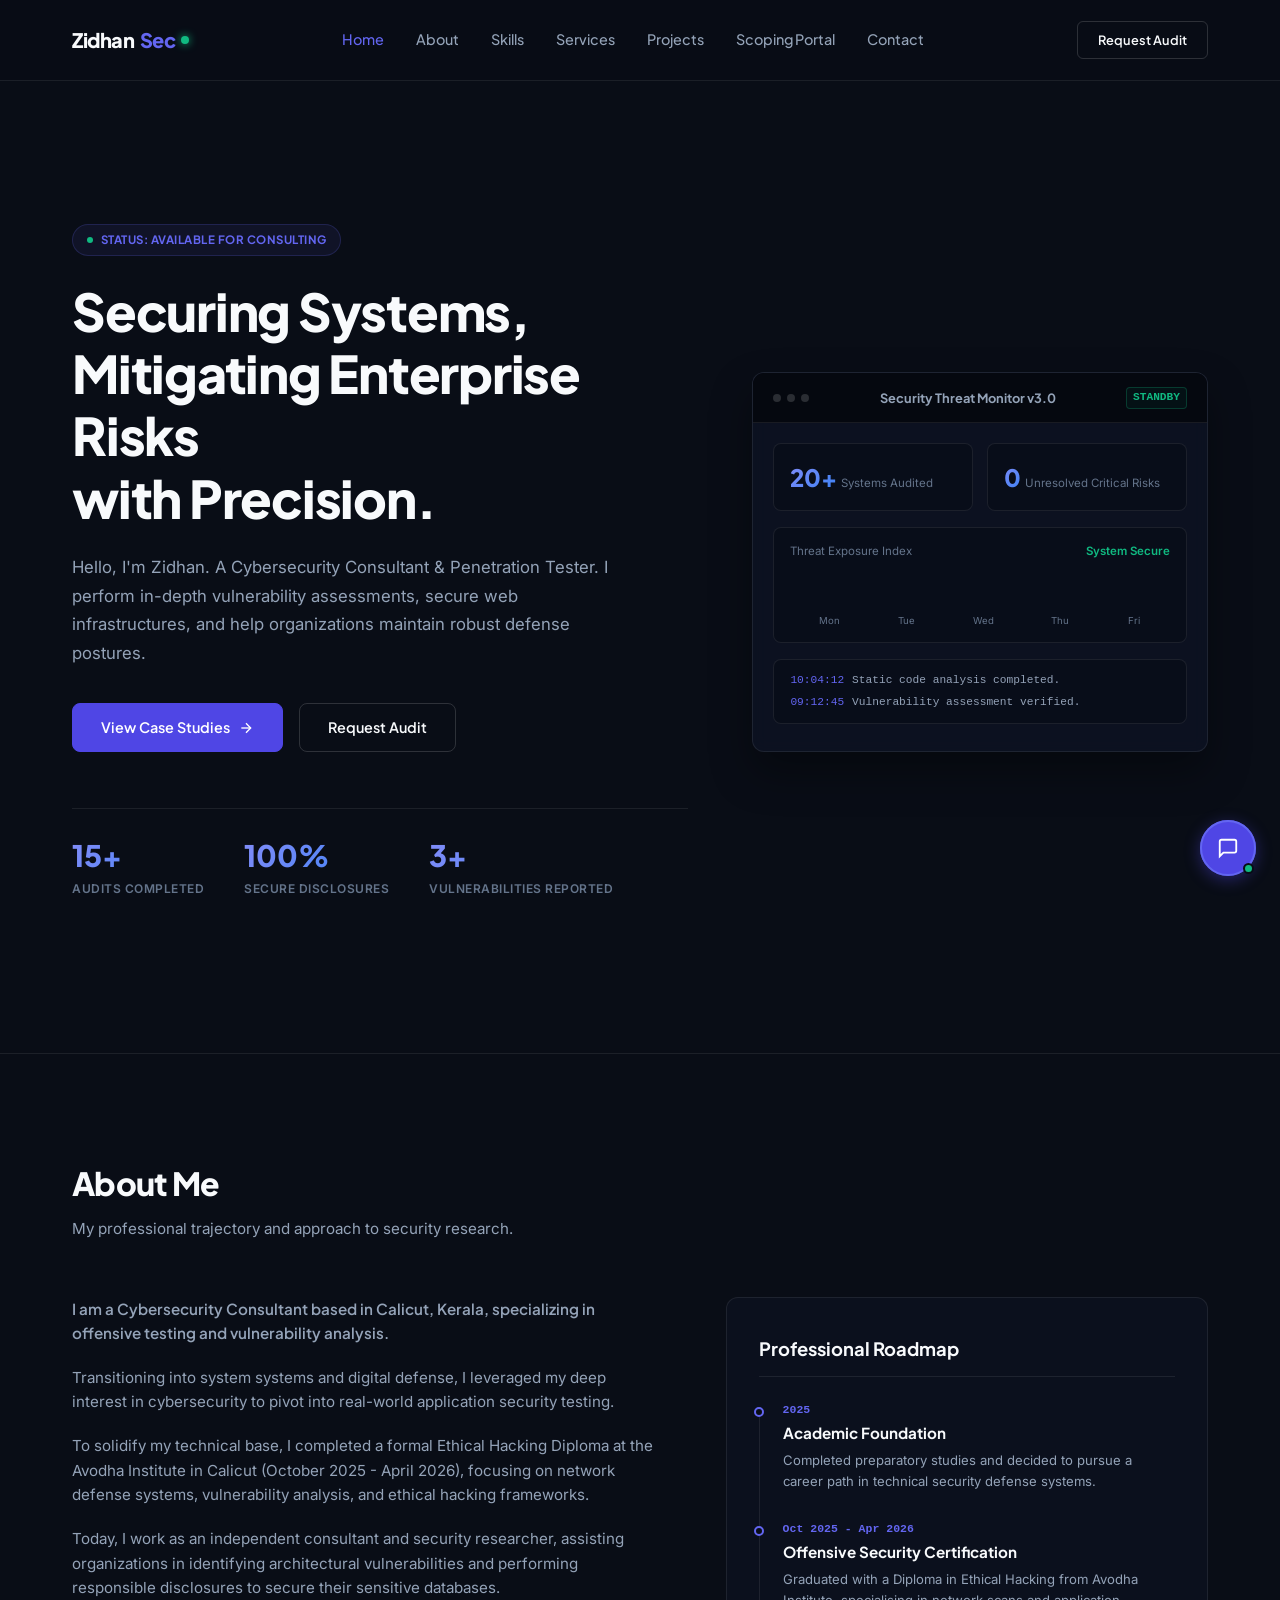
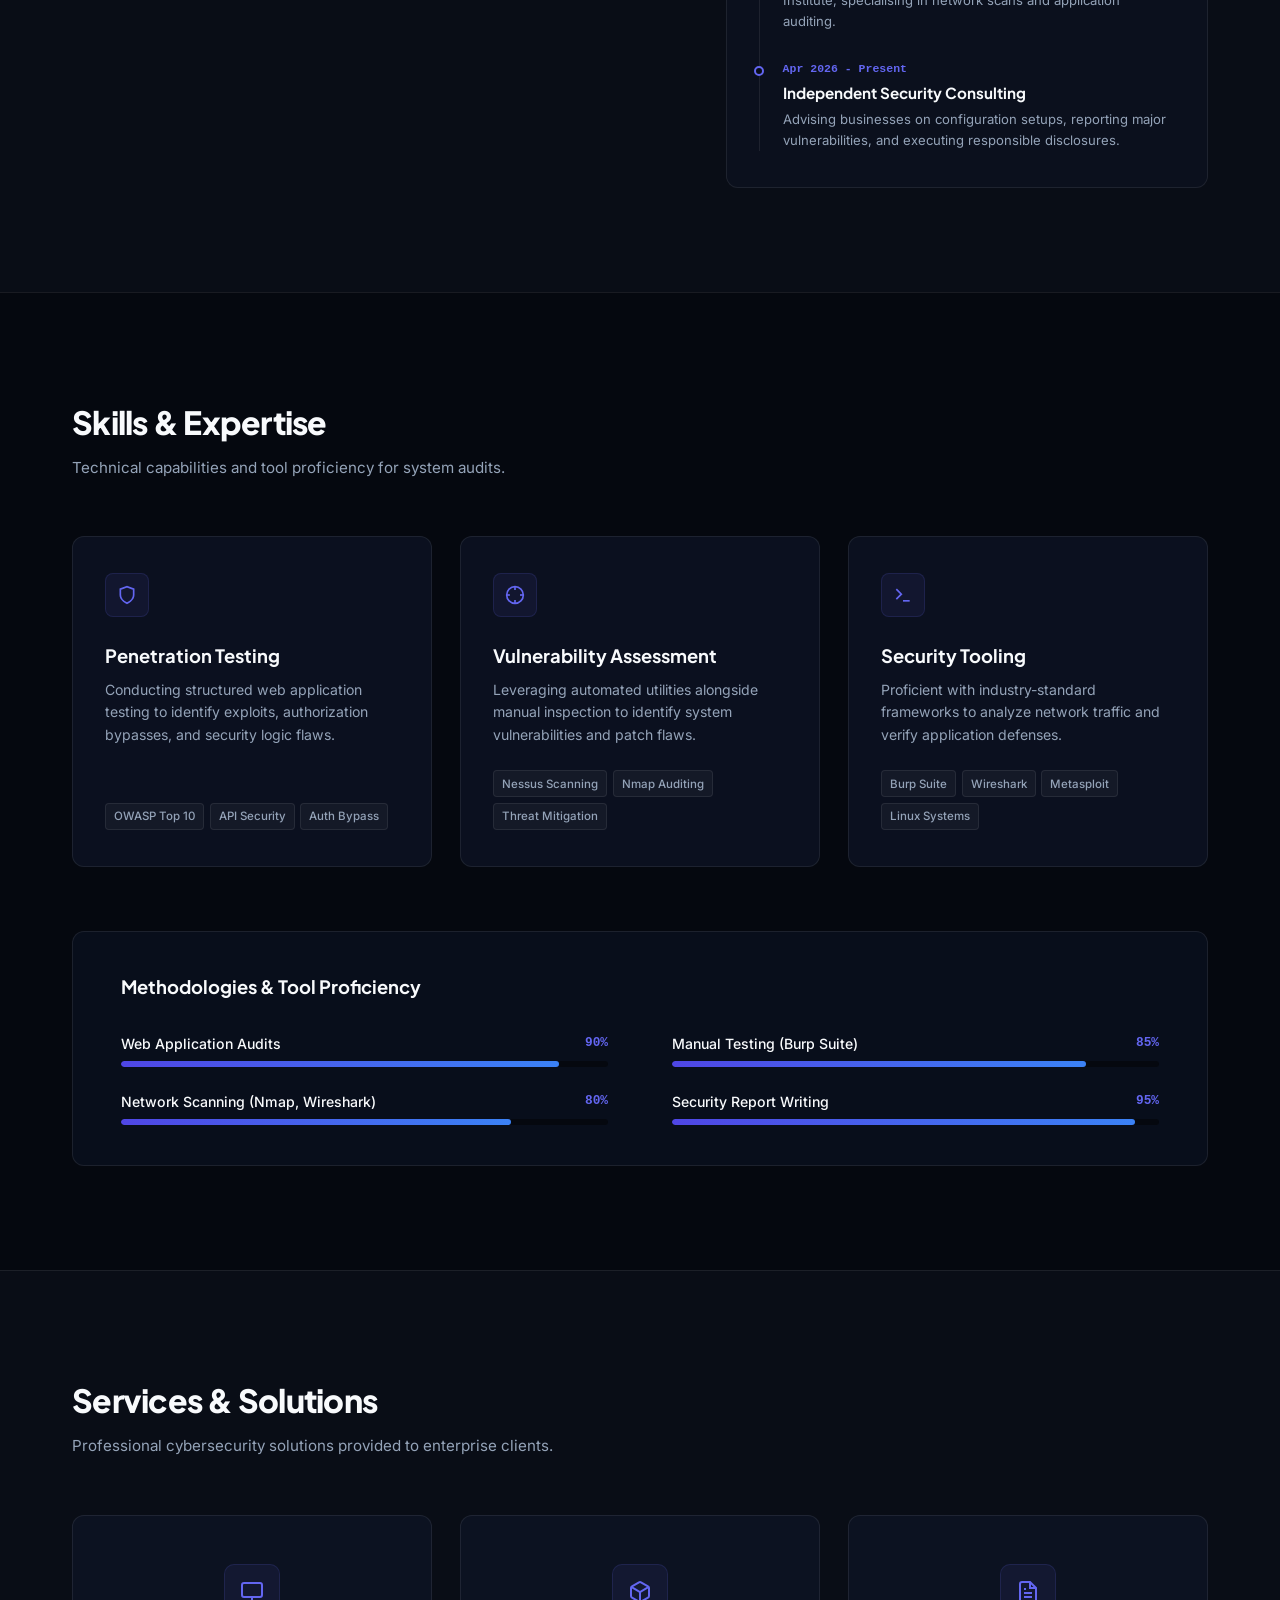
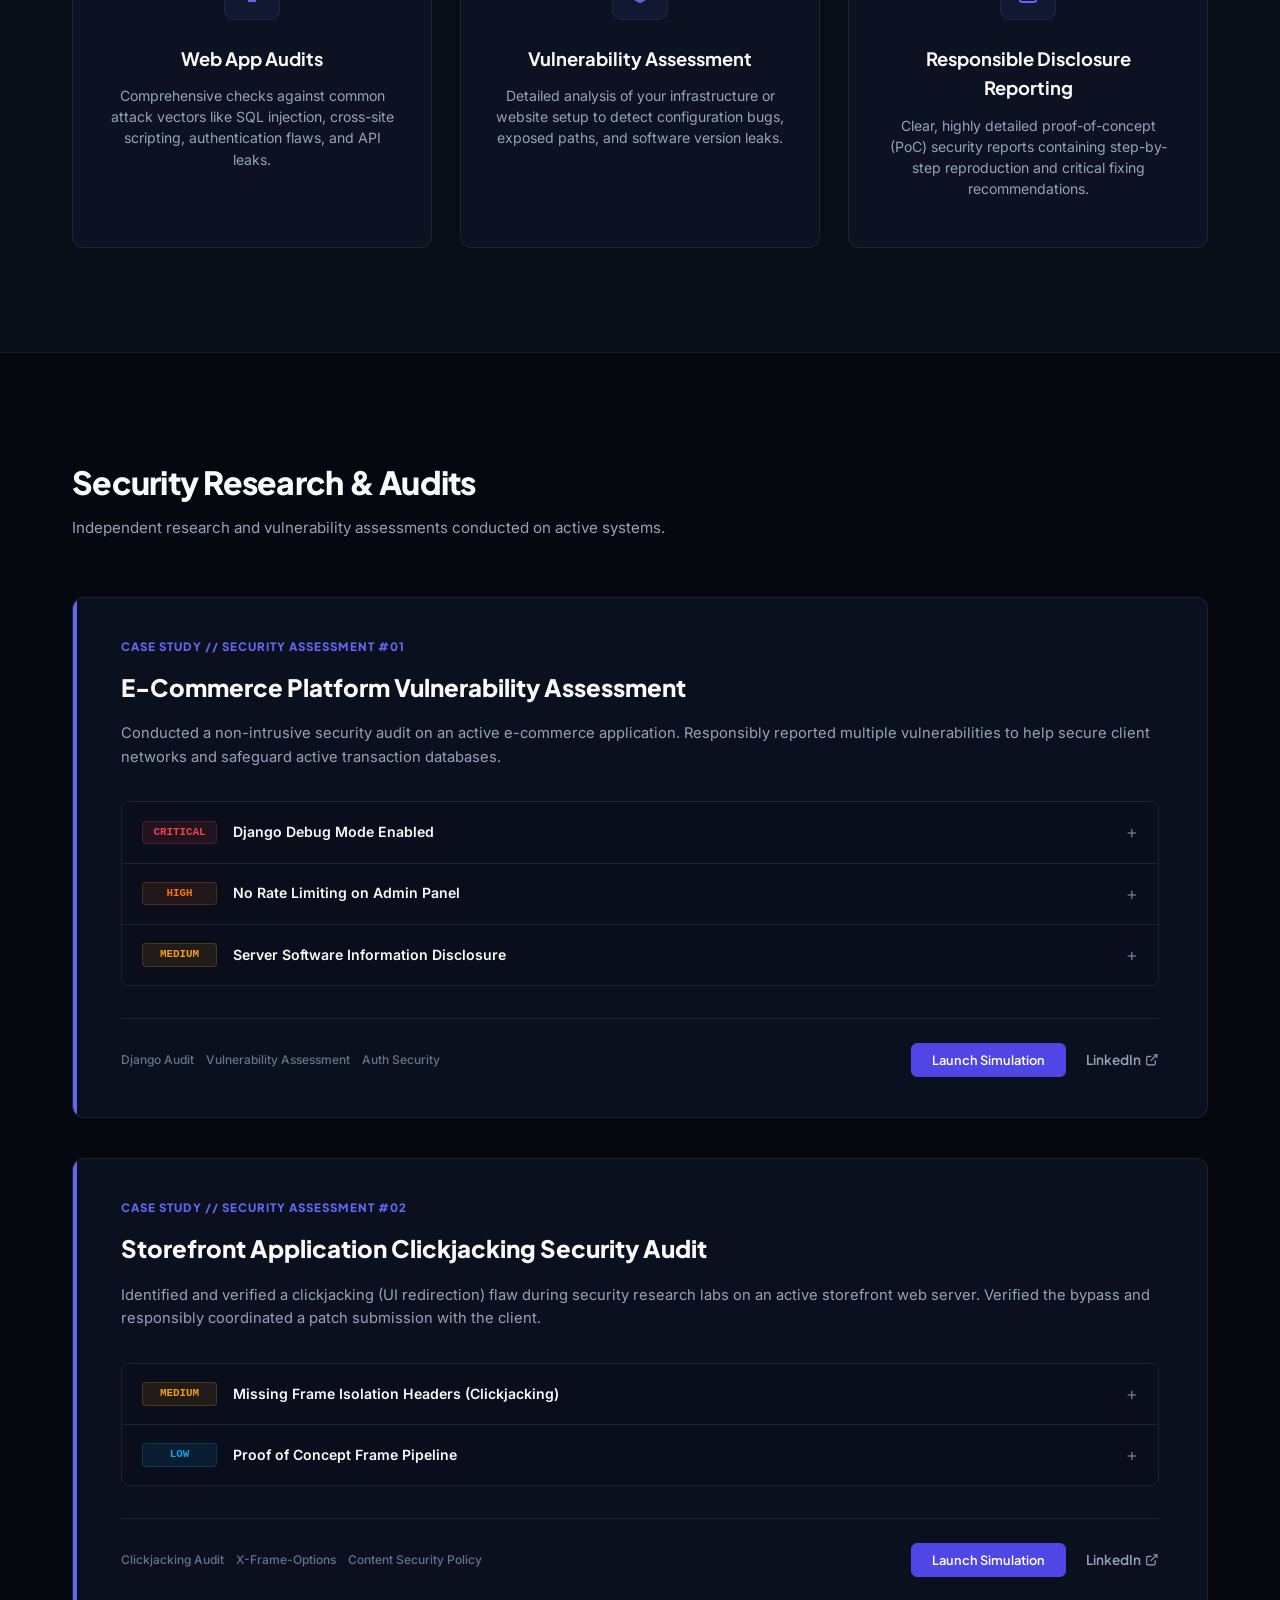
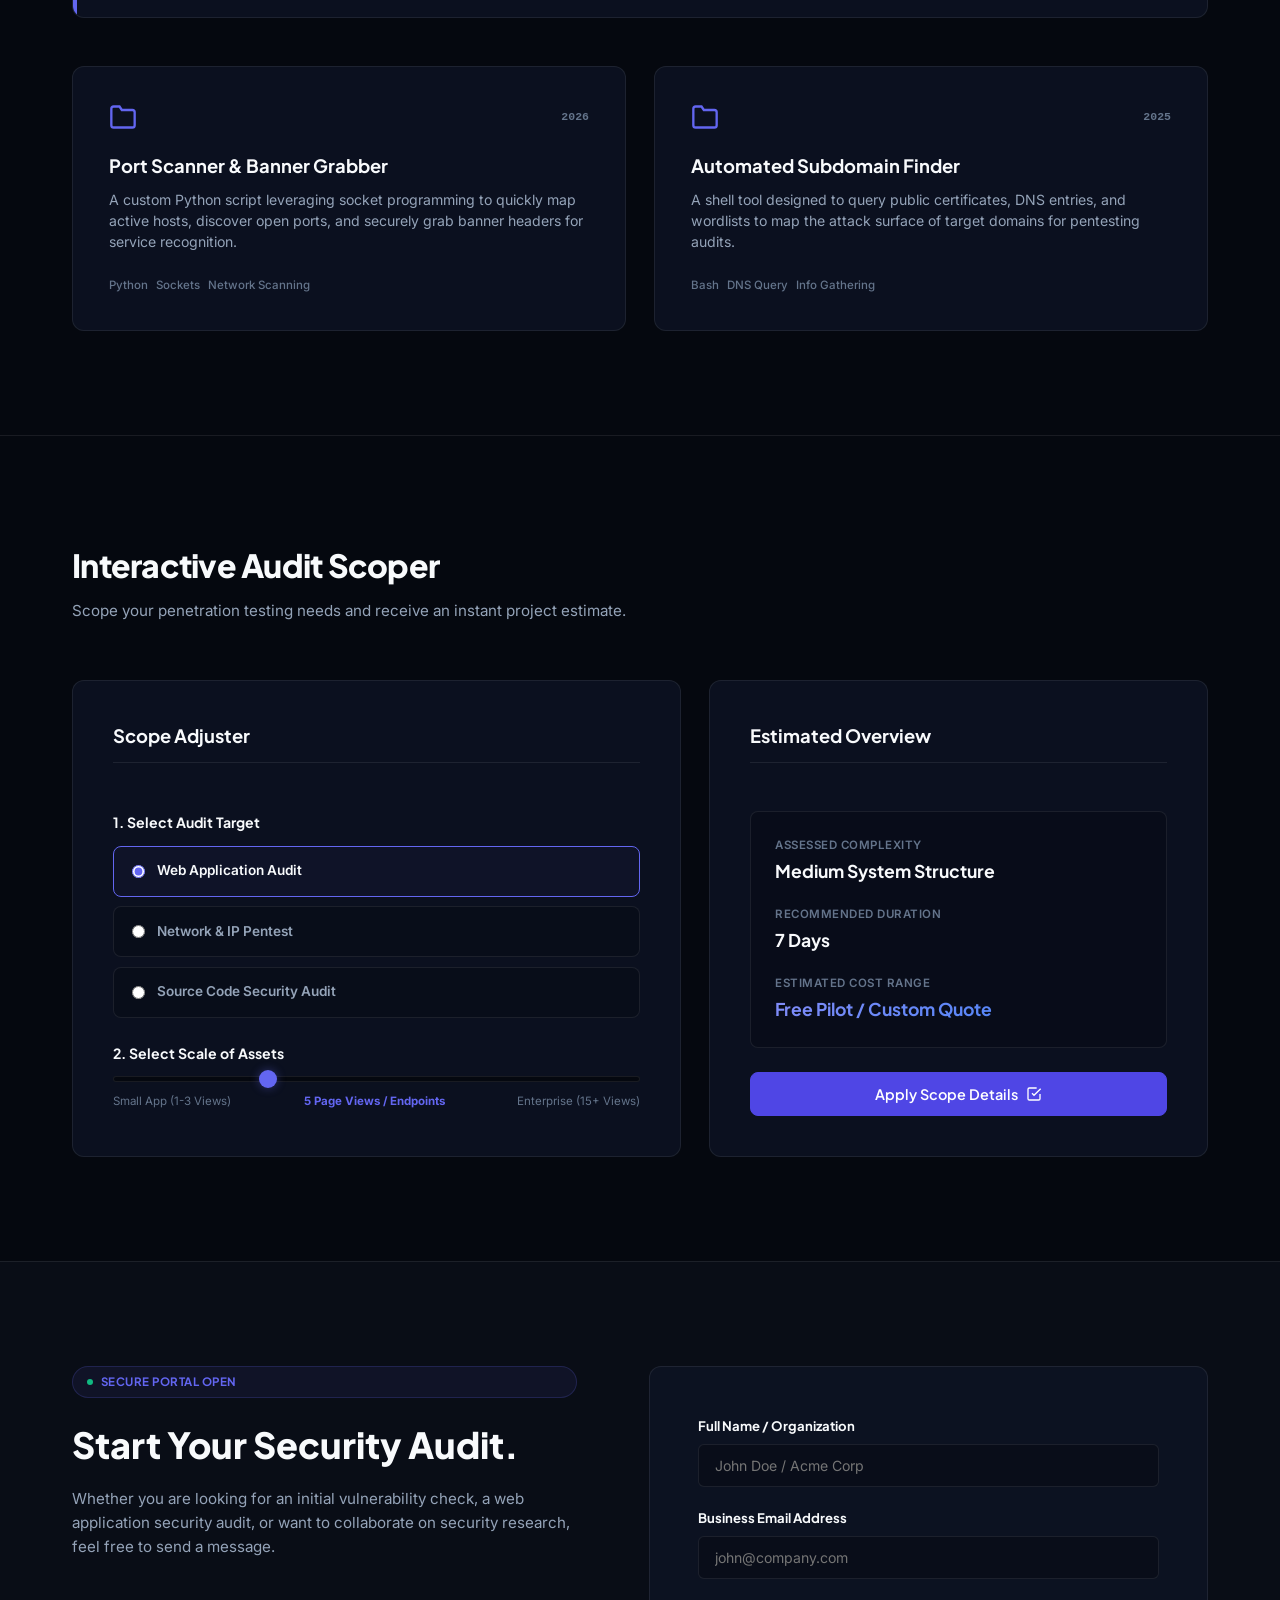
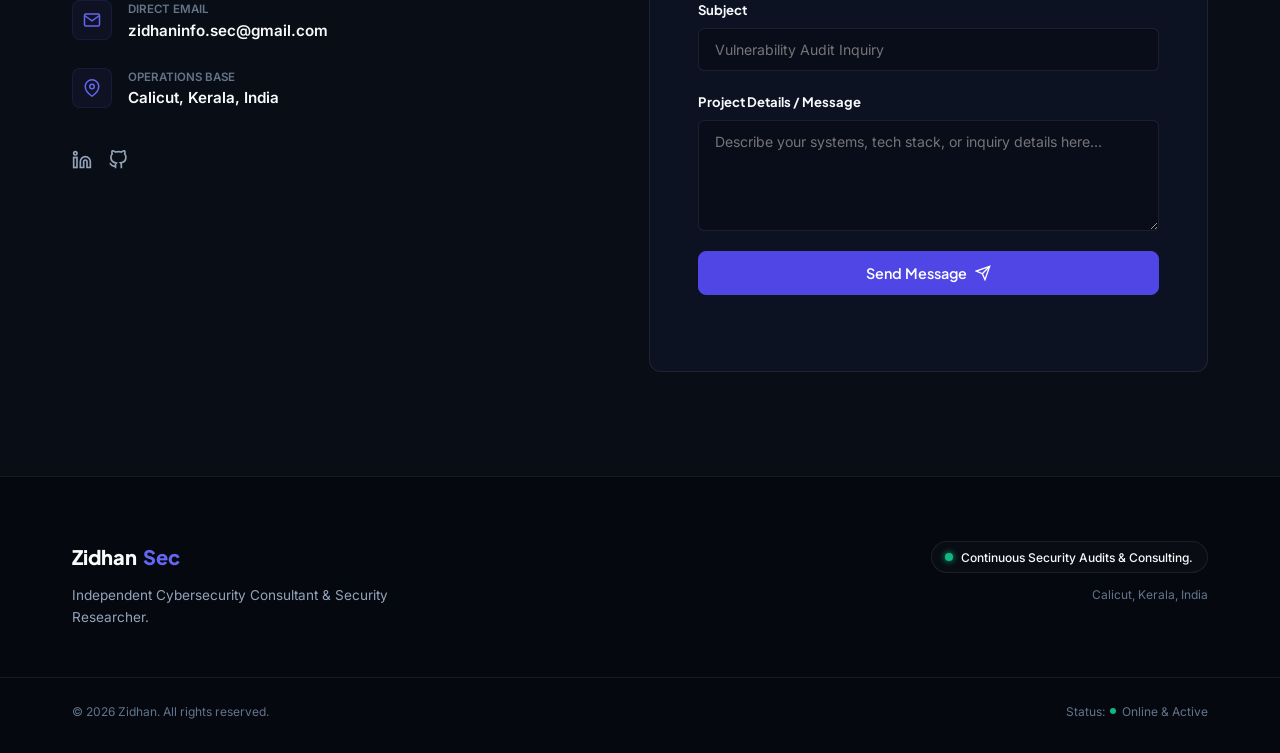
==== commit 0c04fc3c: "Implement admin panel dashboard, static CMS config loader, and client inquiry inbox" ====
--- a/index.html
+++ b/index.html
@@ -52,15 +52,13 @@
                 <div class="hero-content">
                     <div class="badge-corporate">
                         <span class="badge-ping"></span>
-                        <span class="badge-text">STATUS: AVAILABLE FOR CONSULTING</span>
-                    </div>
-                    <h1 class="hero-title">
-                        Securing Systems, <br>
-                        <span class="text-gradient">Mitigating Enterprise Risks</span> <br>
-                        with Precision.
+                        <span class="badge-text" id="hero-status-badge">Loading status...</span>
+                    </div>
+                    <h1 class="hero-title" id="hero-title">
+                        Loading title...
                     </h1>
-                    <p class="hero-subtitle">
-                        Hello, I'm <strong>Zidhan</strong>. A Cybersecurity Consultant &amp; Penetration Tester. I perform in-depth vulnerability assessments, secure web infrastructures, and help organizations maintain robust defense postures.
+                    <p class="hero-subtitle" id="hero-subtitle">
+                        Loading subtitle...
                     </p>
                     <div class="hero-actions">
                         <a href="#projects" class="btn btn-primary">
@@ -71,19 +69,8 @@
                             <span>Request Audit</span>
                         </a>
                     </div>
-                    <div class="hero-stats">
-                        <div class="stat-item">
-                            <span class="stat-val text-gradient">15+</span>
-                            <span class="stat-lbl">Audits Completed</span>
-                        </div>
-                        <div class="stat-item">
-                            <span class="stat-val text-gradient">100%</span>
-                            <span class="stat-lbl">Secure Disclosures</span>
-                        </div>
-                        <div class="stat-item">
-                            <span class="stat-val text-gradient">3+</span>
-                            <span class="stat-lbl">Vulnerabilities Reported</span>
-                        </div>
+                    <div class="hero-stats" id="hero-stats">
+                        <!-- Populated dynamically -->
                     </div>
                 </div>
 
@@ -139,42 +126,14 @@
                     <p class="section-desc">My professional trajectory and approach to security research.</p>
                 </div>
                 <div class="about-grid">
-                    <div class="about-bio">
-                        <p class="lead-text">
-                            I am a Cybersecurity Consultant based in Calicut, Kerala, specializing in offensive testing and vulnerability analysis.
-                        </p>
-                        <p>
-                            Transitioning into system systems and digital defense, I leveraged my deep interest in cybersecurity to pivot into real-world application security testing.
-                        </p>
-                        <p>
-                            To solidify my technical base, I completed a formal **Ethical Hacking Diploma at the Avodha Institute in Calicut** (October 2025 - April 2026), focusing on network defense systems, vulnerability analysis, and ethical hacking frameworks.
-                        </p>
-                        <p>
-                            Today, I work as an independent consultant and security researcher, assisting organizations in identifying architectural vulnerabilities and performing responsible disclosures to secure their sensitive databases.
-                        </p>
+                    <div class="about-bio" id="about-bio">
+                        <!-- Populated dynamically -->
                     </div>
 
                     <div class="about-timeline-card">
                         <h3 class="card-title-glow">Professional Roadmap</h3>
-                        <div class="timeline">
-                            <div class="timeline-item">
-                                <div class="timeline-dot"></div>
-                                <div class="timeline-date">2025</div>
-                                <h4 class="timeline-title">Academic Foundation</h4>
-                                <p class="timeline-text">Completed preparatory studies and decided to pursue a career path in technical security defense systems.</p>
-                            </div>
-                            <div class="timeline-item">
-                                <div class="timeline-dot"></div>
-                                <div class="timeline-date">Oct 2025 - Apr 2026</div>
-                                <h4 class="timeline-title">Offensive Security Certification</h4>
-                                <p class="timeline-text">Graduated with a Diploma in Ethical Hacking from Avodha Institute, specialising in network scans and application auditing.</p>
-                            </div>
-                            <div class="timeline-item">
-                                <div class="timeline-dot"></div>
-                                <div class="timeline-date">Apr 2026 - Present</div>
-                                <h4 class="timeline-title">Independent Security Consulting</h4>
-                                <p class="timeline-text">Advising businesses on configuration setups, reporting major vulnerabilities, and executing responsible disclosures.</p>
-                            </div>
+                        <div class="timeline" id="about-timeline">
+                            <!-- Populated dynamically -->
                         </div>
                     </div>
                 </div>
@@ -188,47 +147,8 @@
                     <h2 class="section-title">Skills &amp; Expertise</h2>
                     <p class="section-desc">Technical capabilities and tool proficiency for system audits.</p>
                 </div>
-                <div class="skills-grid">
-                    <!-- Skill Group 1 -->
-                    <div class="skill-card">
-                        <div class="skill-icon-wrap">
-                            <svg class="skill-icon" viewBox="0 0 24 24" fill="none" stroke="currentColor" stroke-width="2"><path d="M12 22s8-4 8-10V5l-8-3-8 3v7c0 6 8 10 8 10z"></path></svg>
-                        </div>
-                        <h3 class="skill-card-title">Penetration Testing</h3>
-                        <p class="skill-card-text">Conducting structured web application testing to identify exploits, authorization bypasses, and security logic flaws.</p>
-                        <div class="skill-badges">
-                            <span class="skill-badge">OWASP Top 10</span>
-                            <span class="skill-badge">API Security</span>
-                            <span class="skill-badge">Auth Bypass</span>
-                        </div>
-                    </div>
-                    <!-- Skill Group 2 -->
-                    <div class="skill-card">
-                        <div class="skill-icon-wrap">
-                            <svg class="skill-icon" viewBox="0 0 24 24" fill="none" stroke="currentColor" stroke-width="2"><circle cx="12" cy="12" r="10"></circle><line x1="22" y1="12" x2="18" y2="12"></line><line x1="6" y1="12" x2="2" y2="12"></line><line x1="12" y1="6" x2="12" y2="2"></line><line x1="12" y1="22" x2="12" y2="18"></line></svg>
-                        </div>
-                        <h3 class="skill-card-title">Vulnerability Assessment</h3>
-                        <p class="skill-card-text">Leveraging automated utilities alongside manual inspection to identify system vulnerabilities and patch flaws.</p>
-                        <div class="skill-badges">
-                            <span class="skill-badge">Nessus Scanning</span>
-                            <span class="skill-badge">Nmap Auditing</span>
-                            <span class="skill-badge">Threat Mitigation</span>
-                        </div>
-                    </div>
-                    <!-- Skill Group 3 -->
-                    <div class="skill-card">
-                        <div class="skill-icon-wrap">
-                            <svg class="skill-icon" viewBox="0 0 24 24" fill="none" stroke="currentColor" stroke-width="2"><polyline points="4 17 10 11 4 5"></polyline><line x1="12" y1="19" x2="20" y2="19"></line></svg>
-                        </div>
-                        <h3 class="skill-card-title">Security Tooling</h3>
-                        <p class="skill-card-text">Proficient with industry-standard frameworks to analyze network traffic and verify application defenses.</p>
-                        <div class="skill-badges">
-                            <span class="skill-badge">Burp Suite</span>
-                            <span class="skill-badge">Wireshark</span>
-                            <span class="skill-badge">Metasploit</span>
-                            <span class="skill-badge">Linux Systems</span>
-                        </div>
-                    </div>
+                <div class="skills-grid" id="skills-grid">
+                    <!-- Populated dynamically -->
                 </div>
 
                 <!-- Skill Metric Meters -->
@@ -283,28 +203,8 @@
                     <h2 class="section-title">Services &amp; Solutions</h2>
                     <p class="section-desc">Professional cybersecurity solutions provided to enterprise clients.</p>
                 </div>
-                <div class="services-grid">
-                    <div class="service-card">
-                        <div class="service-icon">
-                            <svg viewBox="0 0 24 24" fill="none" stroke="currentColor" stroke-width="2"><rect x="2" y="3" width="20" height="14" rx="2" ry="2"></rect><line x1="8" y1="21" x2="16" y2="21"></line><line x1="12" y1="17" x2="12" y2="21"></line></svg>
-                        </div>
-                        <h3>Web App Audits</h3>
-                        <p>Comprehensive checks against common attack vectors like SQL injection, cross-site scripting, authentication flaws, and API leaks.</p>
-                    </div>
-                    <div class="service-card">
-                        <div class="service-icon">
-                            <svg viewBox="0 0 24 24" fill="none" stroke="currentColor" stroke-width="2"><path d="M21 16V8a2 2 0 0 0-1-1.73l-7-4a2 2 0 0 0-2 0l-7 4A2 2 0 0 0 3 8v8a2 2 0 0 0 1 1.73l7 4a2 2 0 0 0 2 0l7-4A2 2 0 0 0 21 16z"></path><polyline points="3.27 6.96 12 12.01 20.73 6.96"></polyline><line x1="12" y1="22.08" x2="12" y2="12"></line></svg>
-                        </div>
-                        <h3>Vulnerability Assessment</h3>
-                        <p>Detailed analysis of your infrastructure or website setup to detect configuration bugs, exposed paths, and software version leaks.</p>
-                    </div>
-                    <div class="service-card">
-                        <div class="service-icon">
-                            <svg viewBox="0 0 24 24" fill="none" stroke="currentColor" stroke-width="2"><path d="M14 2H6a2 2 0 0 0-2 2v16a2 2 0 0 0 2 2h12a2 2 0 0 0 2-2V8z"></path><polyline points="14 2 14 8 20 8"></polyline><line x1="16" y1="13" x2="8" y2="13"></line><line x1="16" y1="17" x2="8" y2="17"></line><polyline points="10 9 9 9 8 9"></polyline></svg>
-                        </div>
-                        <h3>Responsible Disclosure Reporting</h3>
-                        <p>Clear, highly detailed proof-of-concept (PoC) security reports containing step-by-step reproduction and critical fixing recommendations.</p>
-                    </div>
+                <div class="services-grid" id="services-grid">
+                    <!-- Populated dynamically -->
                 </div>
             </div>
         </section>
@@ -317,112 +217,8 @@
                     <p class="section-desc">Independent research and vulnerability assessments conducted on active systems.</p>
                 </div>
 
-                <div class="projects-featured">
-                    <!-- Featured Project 1 -->
-                    <div class="project-featured-card" style="margin-bottom: 2.5rem;">
-                        <div class="project-tag">CASE STUDY // SECURITY ASSESSMENT #01</div>
-                        <h3 class="project-featured-title">E-Commerce Platform Vulnerability Assessment</h3>
-                        <p class="project-featured-desc">
-                            Conducted a non-intrusive security audit on an active e-commerce application. Responsibly reported multiple vulnerabilities to help secure client networks and safeguard active transaction databases.
-                        </p>
-                        
-                        <!-- Vulnerabilities Accordion -->
-                        <div class="vulns-list">
-                            <div class="vuln-item critical">
-                                <div class="vuln-header">
-                                    <span class="severity-badge">CRITICAL</span>
-                                    <span class="vuln-name">Django Debug Mode Enabled</span>
-                                    <span class="vuln-toggle">+</span>
-                                </div>
-                                <div class="vuln-details">
-                                    <p>Exposed internal code structures, environment keys, technical settings, database queries, and raw local variables. Exposed system paths could easily facilitate server takeovers.</p>
-                                </div>
-                            </div>
-                            <div class="vuln-item high">
-                                <div class="vuln-header">
-                                    <span class="severity-badge">HIGH</span>
-                                    <span class="vuln-name">No Rate Limiting on Admin Panel</span>
-                                    <span class="vuln-toggle">+</span>
-                                </div>
-                                <div class="vuln-details">
-                                    <p>The administrative login portal was completely vulnerable to rapid automated login attempts (Brute Force attacks), making default password attacks highly effective.</p>
-                                </div>
-                            </div>
-                            <div class="vuln-item medium">
-                                <div class="vuln-header">
-                                    <span class="severity-badge">MEDIUM</span>
-                                    <span class="vuln-name">Server Software Information Disclosure</span>
-                                    <span class="vuln-toggle">+</span>
-                                </div>
-                                <div class="vuln-details">
-                                    <p>Server headers leaked exact software components and server versions, allowing malicious actors to target matching CVE vulnerabilities.</p>
-                                </div>
-                            </div>
-                        </div>
-
-                        <div class="project-footer">
-                            <div class="project-tools">
-                                <span>Django Audit</span>
-                                <span>Vulnerability Assessment</span>
-                                <span>Auth Security</span>
-                            </div>
-                            <div class="project-links-wrap">
-                                <button class="btn btn-primary btn-sm run-simulation" data-project="django">Launch Simulation</button>
-                                <a href="https://www.linkedin.com/in/muhammad-zidhan-508b98357" target="_blank" rel="noopener noreferrer" class="project-link">
-                                    <span>LinkedIn</span>
-                                    <svg class="link-icon" viewBox="0 0 24 24" fill="none" stroke="currentColor" stroke-width="2"><path d="M18 13v6a2 2 0 0 1-2 2H5a2 2 0 0 1-2-2V8a2 2 0 0 1 2-2h6"></path><polyline points="15 3 21 3 21 9"></polyline><line x1="10" y1="14" x2="21" y2="3"></line></svg>
-                                </a>
-                            </div>
-                        </div>
-                    </div>
-
-                    <!-- Featured Project 2 -->
-                    <div class="project-featured-card">
-                        <div class="project-tag">CASE STUDY // SECURITY ASSESSMENT #02</div>
-                        <h3 class="project-featured-title">Storefront Application Clickjacking Security Audit</h3>
-                        <p class="project-featured-desc">
-                            Identified and verified a clickjacking (UI redirection) flaw during security research labs on an active storefront web server. Verified the bypass and responsibly coordinated a patch submission with the client.
-                        </p>
-                        
-                        <!-- Vulnerabilities Accordion -->
-                        <div class="vulns-list">
-                            <div class="vuln-item medium">
-                                <div class="vuln-header">
-                                    <span class="severity-badge">MEDIUM</span>
-                                    <span class="vuln-name">Missing Frame Isolation Headers (Clickjacking)</span>
-                                    <span class="vuln-toggle">+</span>
-                                </div>
-                                <div class="vuln-details">
-                                    <p>The web server failed to enforce defensive boundaries, completely lacking legacy X-Frame-Options and modern Content-Security-Policy (CSP) frame-ancestors tokens. This allowed the authentication page to load inside unauthorized external frames.</p>
-                                </div>
-                            </div>
-                            <div class="vuln-item low">
-                                <div class="vuln-header">
-                                    <span class="severity-badge">LOW</span>
-                                    <span class="vuln-name">Proof of Concept Frame Pipeline</span>
-                                    <span class="vuln-toggle">+</span>
-                                </div>
-                                <div class="vuln-details">
-                                    <p>Confirmed exposure by building a lightweight HTML frame wrapper that loads the user login fields inside a controlled, mock attacker-facing layer without triggering browser exceptions.</p>
-                                </div>
-                            </div>
-                        </div>
-
-                        <div class="project-footer">
-                            <div class="project-tools">
-                                <span>Clickjacking Audit</span>
-                                <span>X-Frame-Options</span>
-                                <span>Content Security Policy</span>
-                            </div>
-                            <div class="project-links-wrap">
-                                <button class="btn btn-primary btn-sm run-simulation" data-project="clickjacking">Launch Simulation</button>
-                                <a href="https://www.linkedin.com/in/muhammad-zidhan-508b98357" target="_blank" rel="noopener noreferrer" class="project-link">
-                                    <span>LinkedIn</span>
-                                    <svg class="link-icon" viewBox="0 0 24 24" fill="none" stroke="currentColor" stroke-width="2"><path d="M18 13v6a2 2 0 0 1-2 2H5a2 2 0 0 1-2-2V8a2 2 0 0 1 2-2h6"></path><polyline points="15 3 21 3 21 9"></polyline><line x1="10" y1="14" x2="21" y2="3"></line></svg>
-                                </a>
-                            </div>
-                        </div>
-                    </div>
+                <div class="projects-featured" id="projects-featured">
+                    <!-- Populated dynamically -->
                 </div>
 
                 <!-- Secondary Projects Grid -->
--- a/style.css
+++ b/style.css
@@ -221,6 +221,8 @@
 }
 
 .status-dot {
+    display: inline-block;
+    vertical-align: middle;
     width: 8px;
     height: 8px;
     background-color: var(--color-accent);
@@ -1334,6 +1336,8 @@
     gap: 0.35rem;
 }
 .status-indicator-dot {
+    display: inline-block;
+    vertical-align: middle;
     width: 6px;
     height: 6px;
     background-color: var(--color-accent);
@@ -1656,3 +1660,504 @@
     .client-messenger { bottom: 16px; right: 16px; }
     .messenger-panel { width: calc(100vw - 32px); right: 0; }
 }
+
+/* ==========================================================================
+   12. Administrative Dashboard (Admin Portal)
+   ========================================================================== */
+.admin-body {
+    background-color: var(--bg-darker);
+    overflow: hidden;
+}
+
+.admin-layout {
+    display: flex;
+    height: 100vh;
+    width: 100vw;
+    font-family: var(--font-sans);
+}
+
+/* Sidebar Navigation */
+.admin-sidebar {
+    width: 280px;
+    background-color: var(--bg-base);
+    border-right: 1px solid var(--color-border);
+    display: flex;
+    flex-direction: column;
+    padding: 1.75rem;
+    flex-shrink: 0;
+}
+
+.sidebar-header {
+    margin-bottom: 2.5rem;
+    display: flex;
+    flex-direction: column;
+    gap: 0.5rem;
+}
+
+.admin-badge {
+    align-self: flex-start;
+    font-family: var(--font-heading);
+    font-size: 0.65rem;
+    font-weight: 800;
+    color: var(--color-secondary);
+    background-color: rgba(59, 130, 246, 0.08);
+    border: 1px solid rgba(59, 130, 246, 0.2);
+    padding: 2px 8px;
+    border-radius: 4px;
+    text-transform: uppercase;
+    letter-spacing: 0.5px;
+}
+
+.sidebar-nav {
+    display: flex;
+    flex-direction: column;
+    gap: 0.5rem;
+    flex-grow: 1;
+}
+
+.nav-tab-btn {
+    display: flex;
+    align-items: center;
+    gap: 0.75rem;
+    background: none;
+    border: 1px solid transparent;
+    border-radius: 8px;
+    padding: 0.75rem 1rem;
+    color: var(--color-text-secondary);
+    font-family: var(--font-heading);
+    font-size: 0.9rem;
+    font-weight: 600;
+    cursor: pointer;
+    text-align: left;
+    transition: var(--transition-fast);
+    position: relative;
+}
+
+.nav-tab-btn:hover {
+    background-color: rgba(255, 255, 255, 0.03);
+    color: var(--color-text-primary);
+}
+
+.nav-tab-btn.active {
+    background-color: rgba(99, 102, 241, 0.08);
+    border-color: rgba(99, 102, 241, 0.15);
+    color: var(--color-primary-light);
+}
+
+.nav-tab-icon {
+    width: 1.15rem;
+    height: 1.15rem;
+}
+
+.inbox-count {
+    position: absolute;
+    right: 1rem;
+    background-color: var(--color-primary);
+    color: #ffffff;
+    font-size: 0.7rem;
+    font-family: var(--font-mono);
+    padding: 2px 8px;
+    border-radius: 10px;
+    font-weight: 700;
+}
+
+.sidebar-footer {
+    border-top: 1px solid var(--color-border);
+    padding-top: 1.5rem;
+}
+
+/* Workspace Area */
+.admin-workspace {
+    flex-grow: 1;
+    background-color: var(--bg-darker);
+    padding: 2.5rem;
+    overflow: hidden;
+    position: relative;
+    display: flex;
+    flex-direction: column;
+}
+
+.admin-tab-content {
+    display: none;
+    flex-direction: column;
+    height: 100%;
+    overflow: hidden;
+    animation: fadeIn 0.35s ease forwards;
+}
+
+.admin-tab-content.active {
+    display: flex;
+}
+
+.tab-header-row {
+    display: flex;
+    justify-content: space-between;
+    align-items: flex-start;
+    margin-bottom: 2rem;
+    border-bottom: 1px solid var(--color-border);
+    padding-bottom: 1.25rem;
+    flex-shrink: 0;
+}
+
+.workspace-title {
+    font-family: var(--font-heading);
+    font-size: 1.5rem;
+    font-weight: 800;
+    margin-bottom: 0.25rem;
+}
+
+.workspace-subtitle {
+    color: var(--color-text-secondary);
+    font-size: 0.85rem;
+}
+
+/* Inbox Dashboard Grid */
+.inbox-dashboard-grid {
+    display: grid;
+    grid-template-columns: 350px 1fr;
+    gap: 1.5rem;
+    flex-grow: 1;
+    overflow: hidden;
+    height: 100%;
+}
+
+.inbox-list-pane {
+    background-color: rgba(15, 23, 42, 0.45);
+    border: 1px solid var(--color-border);
+    border-radius: 12px;
+    display: flex;
+    flex-direction: column;
+    overflow: hidden;
+}
+
+.list-search-wrap {
+    padding: 1rem;
+    border-bottom: 1px solid var(--color-border);
+}
+
+.list-search-wrap input {
+    width: 100%;
+    background-color: rgba(5, 8, 15, 0.6);
+    border: 1px solid var(--color-border);
+    border-radius: 6px;
+    padding: 0.6rem 0.85rem;
+    color: var(--color-text-primary);
+    font-size: 0.82rem;
+    outline: none;
+}
+.list-search-wrap input:focus {
+    border-color: var(--color-primary-light);
+}
+
+.inbox-index-list {
+    flex-grow: 1;
+    overflow-y: auto;
+    display: flex;
+    flex-direction: column;
+}
+
+.inbox-card {
+    padding: 1.25rem;
+    border-bottom: 1px solid var(--color-border);
+    cursor: pointer;
+    transition: var(--transition-fast);
+    text-align: left;
+    background: none;
+    border-left: 3px solid transparent;
+}
+
+.inbox-card:hover {
+    background-color: rgba(255, 255, 255, 0.02);
+}
+
+.inbox-card.active {
+    background-color: rgba(99, 102, 241, 0.05);
+    border-left-color: var(--color-primary-light);
+}
+
+.inbox-card-header {
+    display: flex;
+    justify-content: space-between;
+    margin-bottom: 0.35rem;
+}
+
+.inbox-card-name {
+    font-family: var(--font-heading);
+    font-size: 0.85rem;
+    font-weight: 700;
+    color: var(--color-text-primary);
+}
+
+.inbox-card-time {
+    font-size: 0.7rem;
+    color: var(--color-text-muted);
+}
+
+.inbox-card-subject {
+    font-size: 0.8rem;
+    font-weight: 600;
+    color: var(--color-primary-light);
+    margin-bottom: 0.25rem;
+    white-space: nowrap;
+    overflow: hidden;
+    text-overflow: ellipsis;
+}
+
+.inbox-card-snippet {
+    font-size: 0.75rem;
+    color: var(--color-text-secondary);
+    white-space: nowrap;
+    overflow: hidden;
+    text-overflow: ellipsis;
+}
+
+.inbox-empty-state {
+    padding: 3rem 1.5rem;
+    text-align: center;
+    color: var(--color-text-muted);
+    font-size: 0.85rem;
+}
+
+/* Reader Details Pane */
+.inbox-reader-pane {
+    background-color: rgba(15, 23, 42, 0.45);
+    border: 1px solid var(--color-border);
+    border-radius: 12px;
+    padding: 2rem;
+    display: flex;
+    flex-direction: column;
+    overflow-y: auto;
+}
+
+.reader-placeholder {
+    display: flex;
+    flex-direction: column;
+    align-items: center;
+    justify-content: center;
+    height: 100%;
+    color: var(--color-text-muted);
+    gap: 1rem;
+}
+
+.placeholder-mail-icon {
+    width: 3.5rem;
+    height: 3.5rem;
+    color: rgba(255,255,255,0.08);
+}
+
+.inbox-reader-header {
+    border-bottom: 1px solid var(--color-border);
+    padding-bottom: 1.5rem;
+    margin-bottom: 1.5rem;
+}
+
+.inbox-reader-subject {
+    font-family: var(--font-heading);
+    font-size: 1.35rem;
+    font-weight: 800;
+    margin-bottom: 0.75rem;
+}
+
+.inbox-reader-meta {
+    display: flex;
+    justify-content: space-between;
+    font-size: 0.82rem;
+    color: var(--color-text-secondary);
+}
+
+.inbox-reader-sender {
+    display: flex;
+    flex-direction: column;
+}
+.inbox-reader-sender strong {
+    color: var(--color-text-primary);
+}
+
+.inbox-reader-body {
+    flex-grow: 1;
+    font-size: 0.9rem;
+    line-height: 1.6;
+    white-space: pre-wrap;
+    color: var(--color-text-secondary);
+    margin-bottom: 2rem;
+}
+
+.inbox-reader-actions {
+    display: flex;
+    gap: 1rem;
+    border-top: 1px solid var(--color-border);
+    padding-top: 1.5rem;
+}
+
+/* CMS Editor Layout */
+.cms-editor-grid {
+    display: grid;
+    grid-template-columns: 1.25fr 0.75fr;
+    gap: 1.75rem;
+    flex-grow: 1;
+    overflow: hidden;
+    height: 100%;
+}
+
+.cms-forms-pane {
+    overflow-y: auto;
+    padding-right: 0.5rem;
+    display: flex;
+    flex-direction: column;
+    gap: 1.5rem;
+}
+
+.editor-section-card {
+    background-color: rgba(15, 23, 42, 0.45);
+    border: 1px solid var(--color-border);
+    border-radius: 12px;
+    padding: 2rem;
+    display: flex;
+    flex-direction: column;
+    gap: 1.25rem;
+}
+
+.editor-card-title {
+    font-family: var(--font-heading);
+    font-weight: 700;
+    font-size: 1.1rem;
+    border-bottom: 1px solid var(--color-border);
+    padding-bottom: 0.75rem;
+    margin-bottom: 0.5rem;
+}
+
+.cms-forms-pane form {
+    display: flex;
+    flex-direction: column;
+    gap: 1.5rem;
+}
+
+.cms-forms-pane label {
+    font-family: var(--font-heading);
+    font-size: 0.82rem;
+    font-weight: 700;
+    margin-bottom: 0.4rem;
+    display: block;
+}
+
+.cms-forms-pane input,
+.cms-forms-pane textarea {
+    width: 100%;
+    background-color: rgba(5, 8, 15, 0.5);
+    border: 1px solid var(--color-border);
+    border-radius: 6px;
+    padding: 0.75rem 1rem;
+    color: var(--color-text-primary);
+    font-family: var(--font-sans);
+    font-size: 0.88rem;
+    outline: none;
+}
+.cms-forms-pane input:focus,
+.cms-forms-pane textarea:focus {
+    border-color: var(--color-primary-light);
+}
+
+.stats-editor-grid {
+    display: flex;
+    flex-direction: column;
+    gap: 1rem;
+}
+
+.stat-editor-row {
+    display: grid;
+    grid-template-columns: 80px 120px 1fr;
+    gap: 0.85rem;
+    align-items: center;
+}
+.stat-editor-row h4 {
+    font-size: 0.85rem;
+    color: var(--color-text-muted);
+}
+
+/* Help Desk Panel */
+.cms-help-pane {
+    overflow-y: auto;
+}
+
+.help-card {
+    background-color: rgba(15, 23, 42, 0.45);
+    border: 1px solid var(--color-border);
+    border-radius: 12px;
+    padding: 2rem;
+    display: flex;
+    flex-direction: column;
+    gap: 1.25rem;
+}
+
+.help-card h4 {
+    font-family: var(--font-heading);
+    font-size: 1.05rem;
+    font-weight: 700;
+}
+
+.help-card p {
+    font-size: 0.85rem;
+    color: var(--color-text-secondary);
+    line-height: 1.6;
+}
+
+.help-steps {
+    padding-left: 1.25rem;
+    font-size: 0.85rem;
+    color: var(--color-text-secondary);
+    display: flex;
+    flex-direction: column;
+    gap: 0.75rem;
+}
+
+.code-pre {
+    background-color: var(--bg-darker);
+    border: 1px solid var(--color-border);
+    border-radius: 6px;
+    padding: 0.75rem 1rem;
+    font-family: var(--font-mono);
+    font-size: 0.75rem;
+    color: var(--color-primary-light);
+    overflow-x: auto;
+    margin-top: 0.35rem;
+}
+
+.alert-info-box {
+    background-color: rgba(59, 130, 246, 0.04);
+    border: 1px solid rgba(59, 130, 246, 0.15);
+    border-radius: 6px;
+    padding: 0.85rem 1rem;
+}
+.alert-info-box p {
+    color: var(--color-secondary);
+}
+
+@media (max-width: 1024px) {
+    .admin-layout {
+        flex-direction: column;
+        overflow-y: auto;
+        height: auto;
+    }
+    .admin-sidebar {
+        width: 100%;
+        border-right: none;
+        border-bottom: 1px solid var(--color-border);
+    }
+    .sidebar-nav {
+        flex-direction: row;
+        overflow-x: auto;
+        gap: 1rem;
+        padding: 0.5rem 0;
+    }
+    .admin-workspace {
+        height: calc(100vh - 260px);
+        padding: 1.5rem;
+    }
+    .inbox-dashboard-grid {
+        grid-template-columns: 1fr;
+    }
+    .cms-editor-grid {
+        grid-template-columns: 1fr;
+    }
+}
+
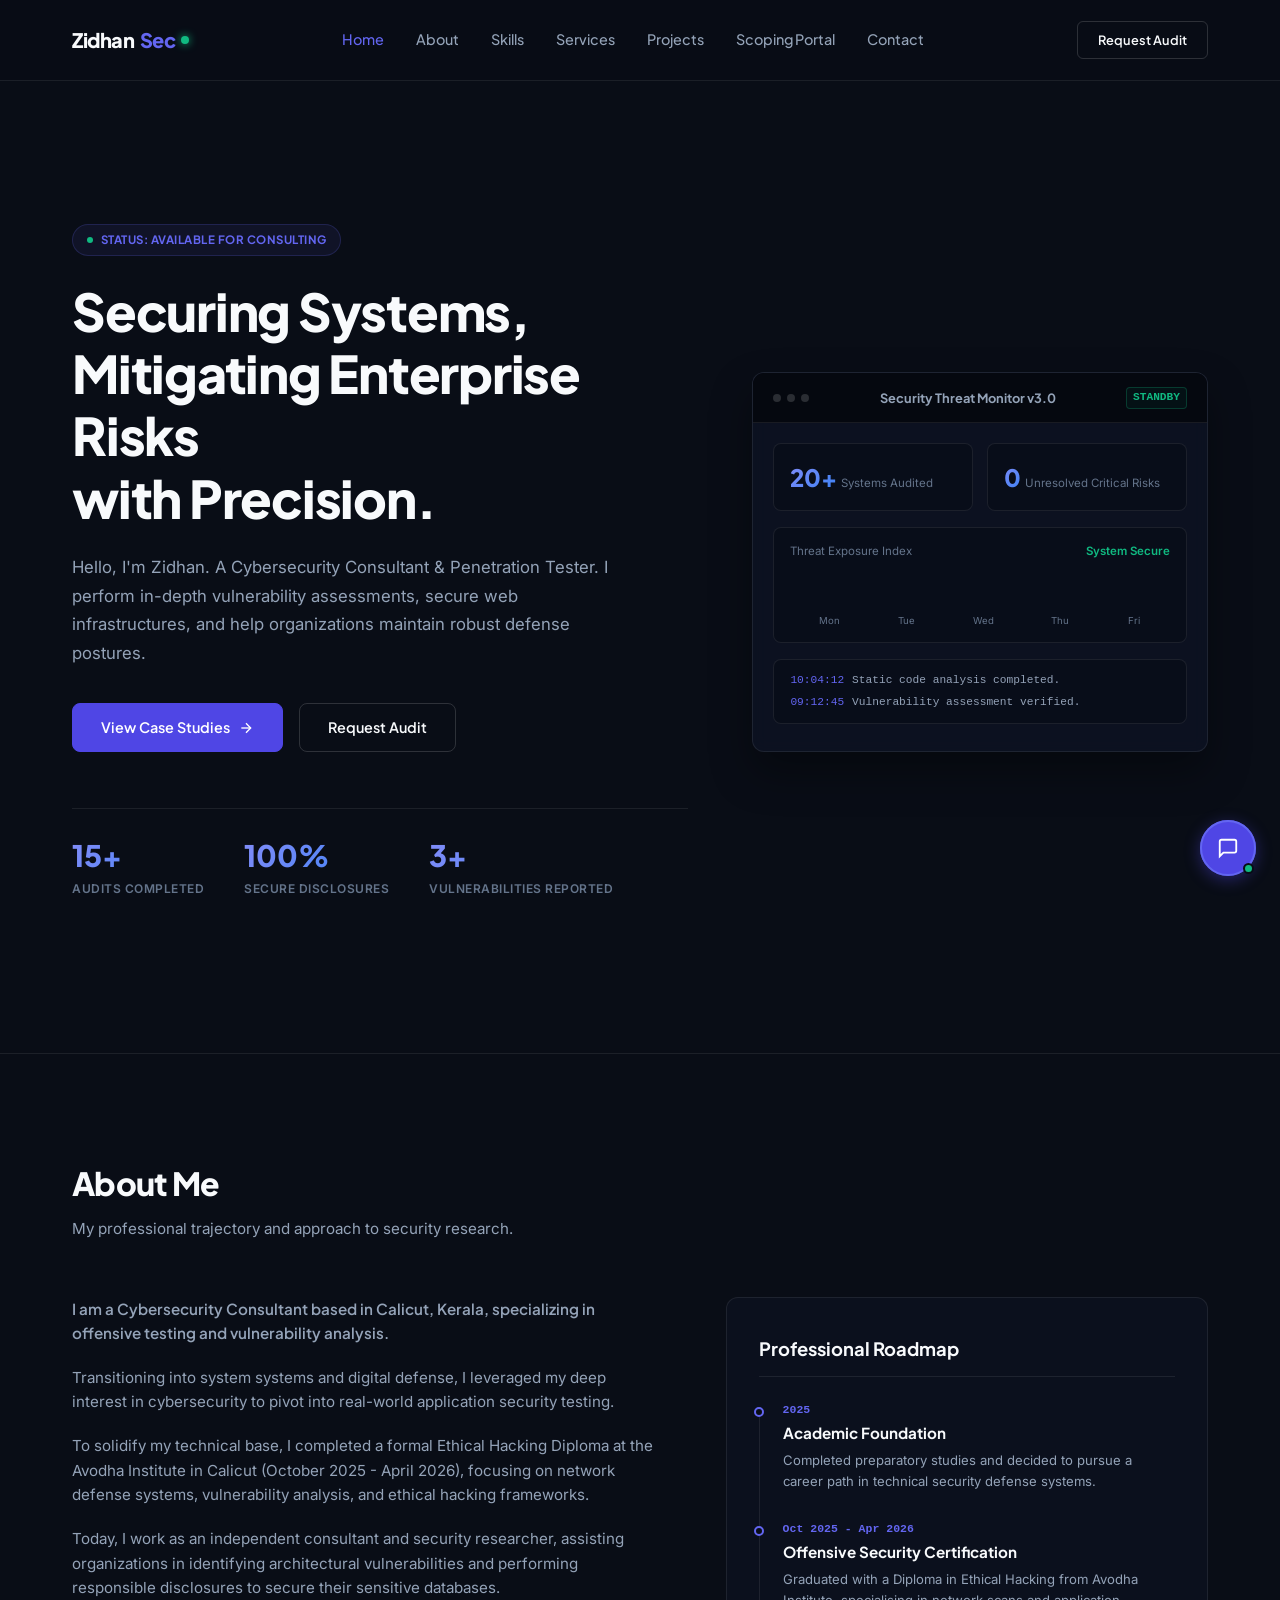
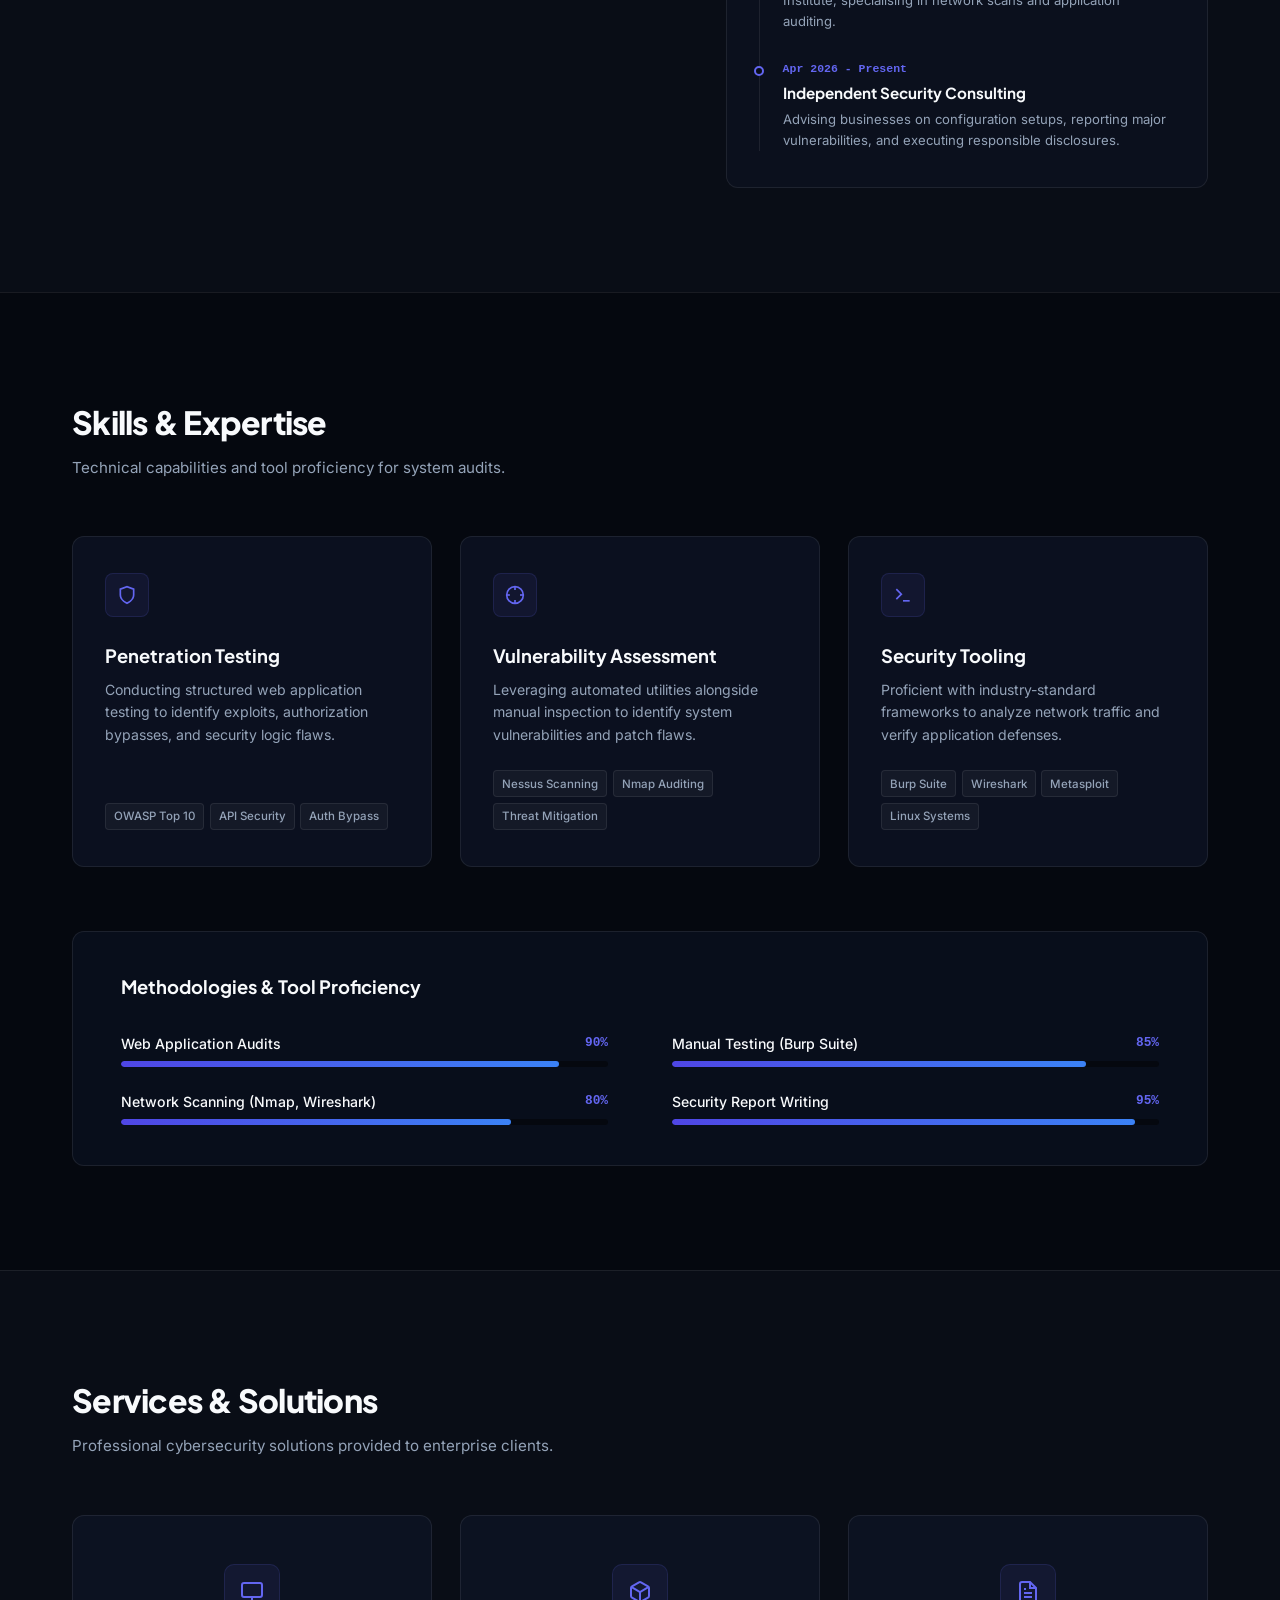
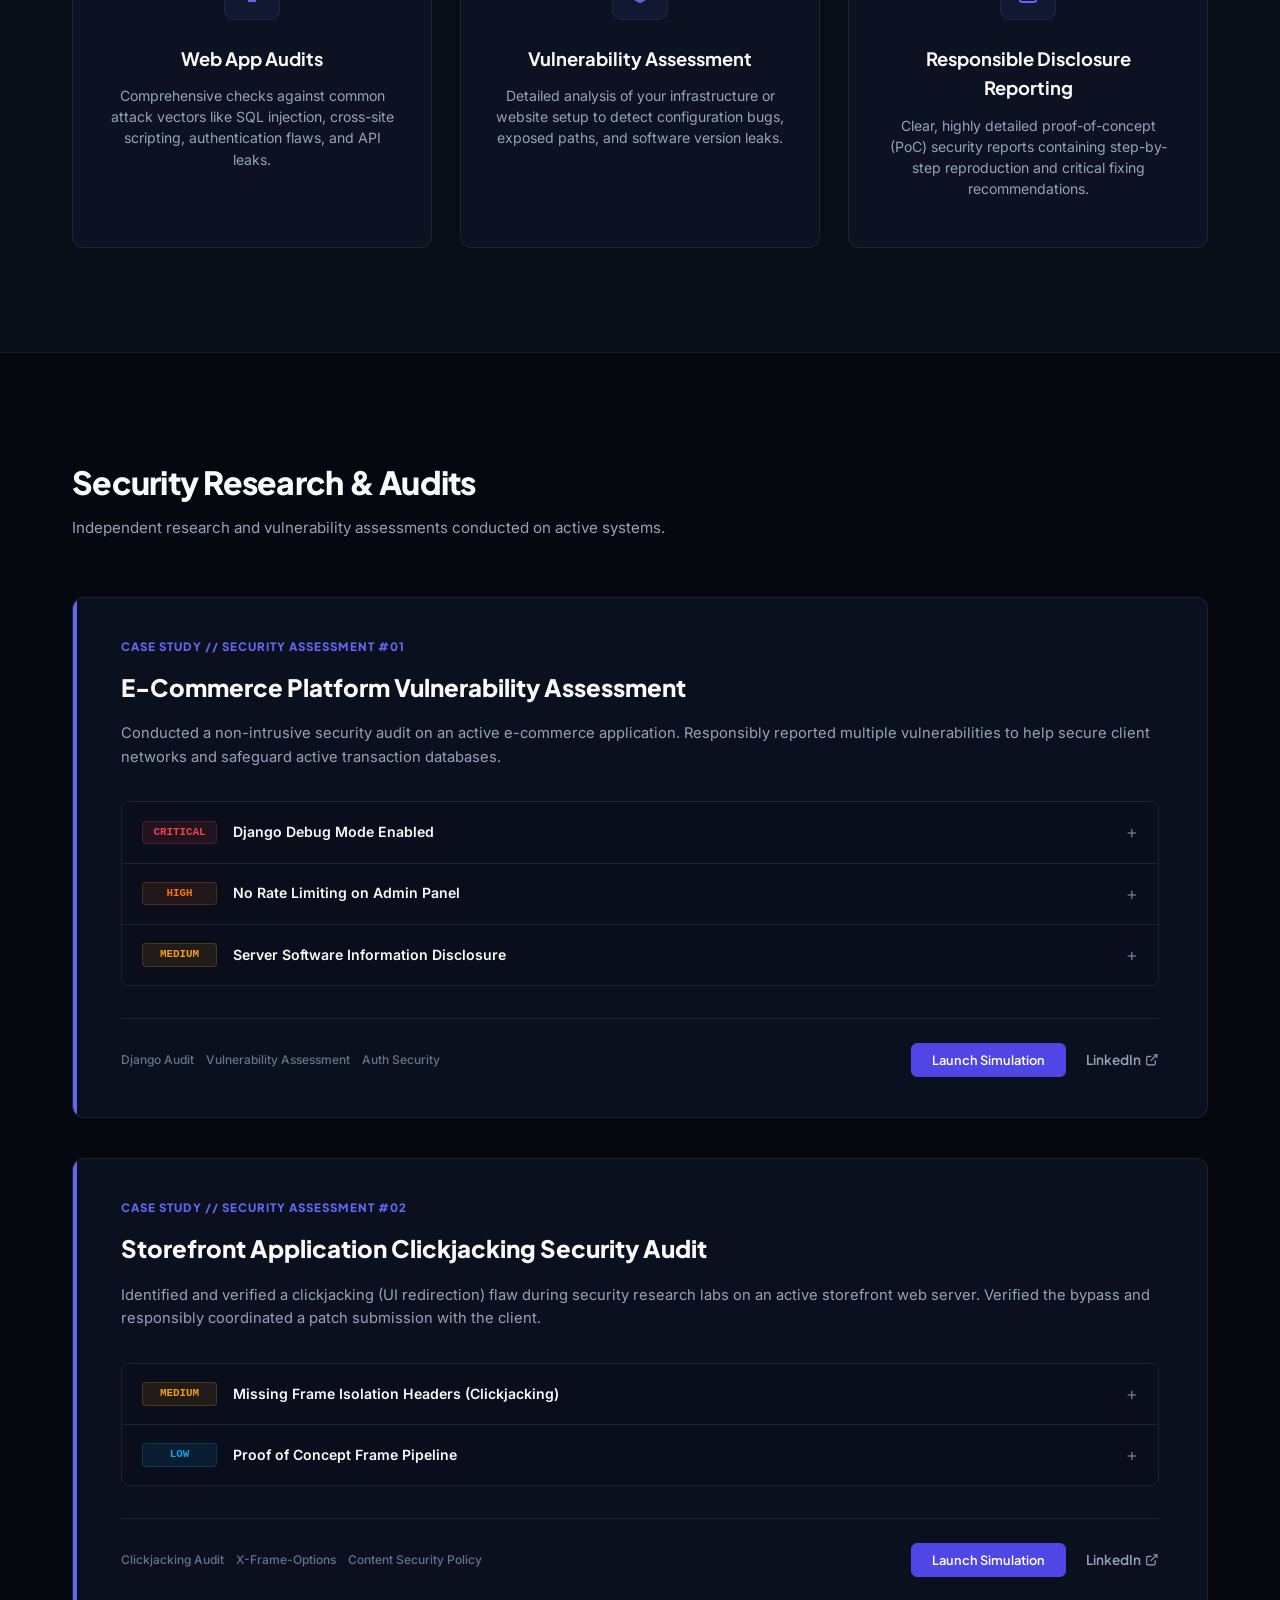
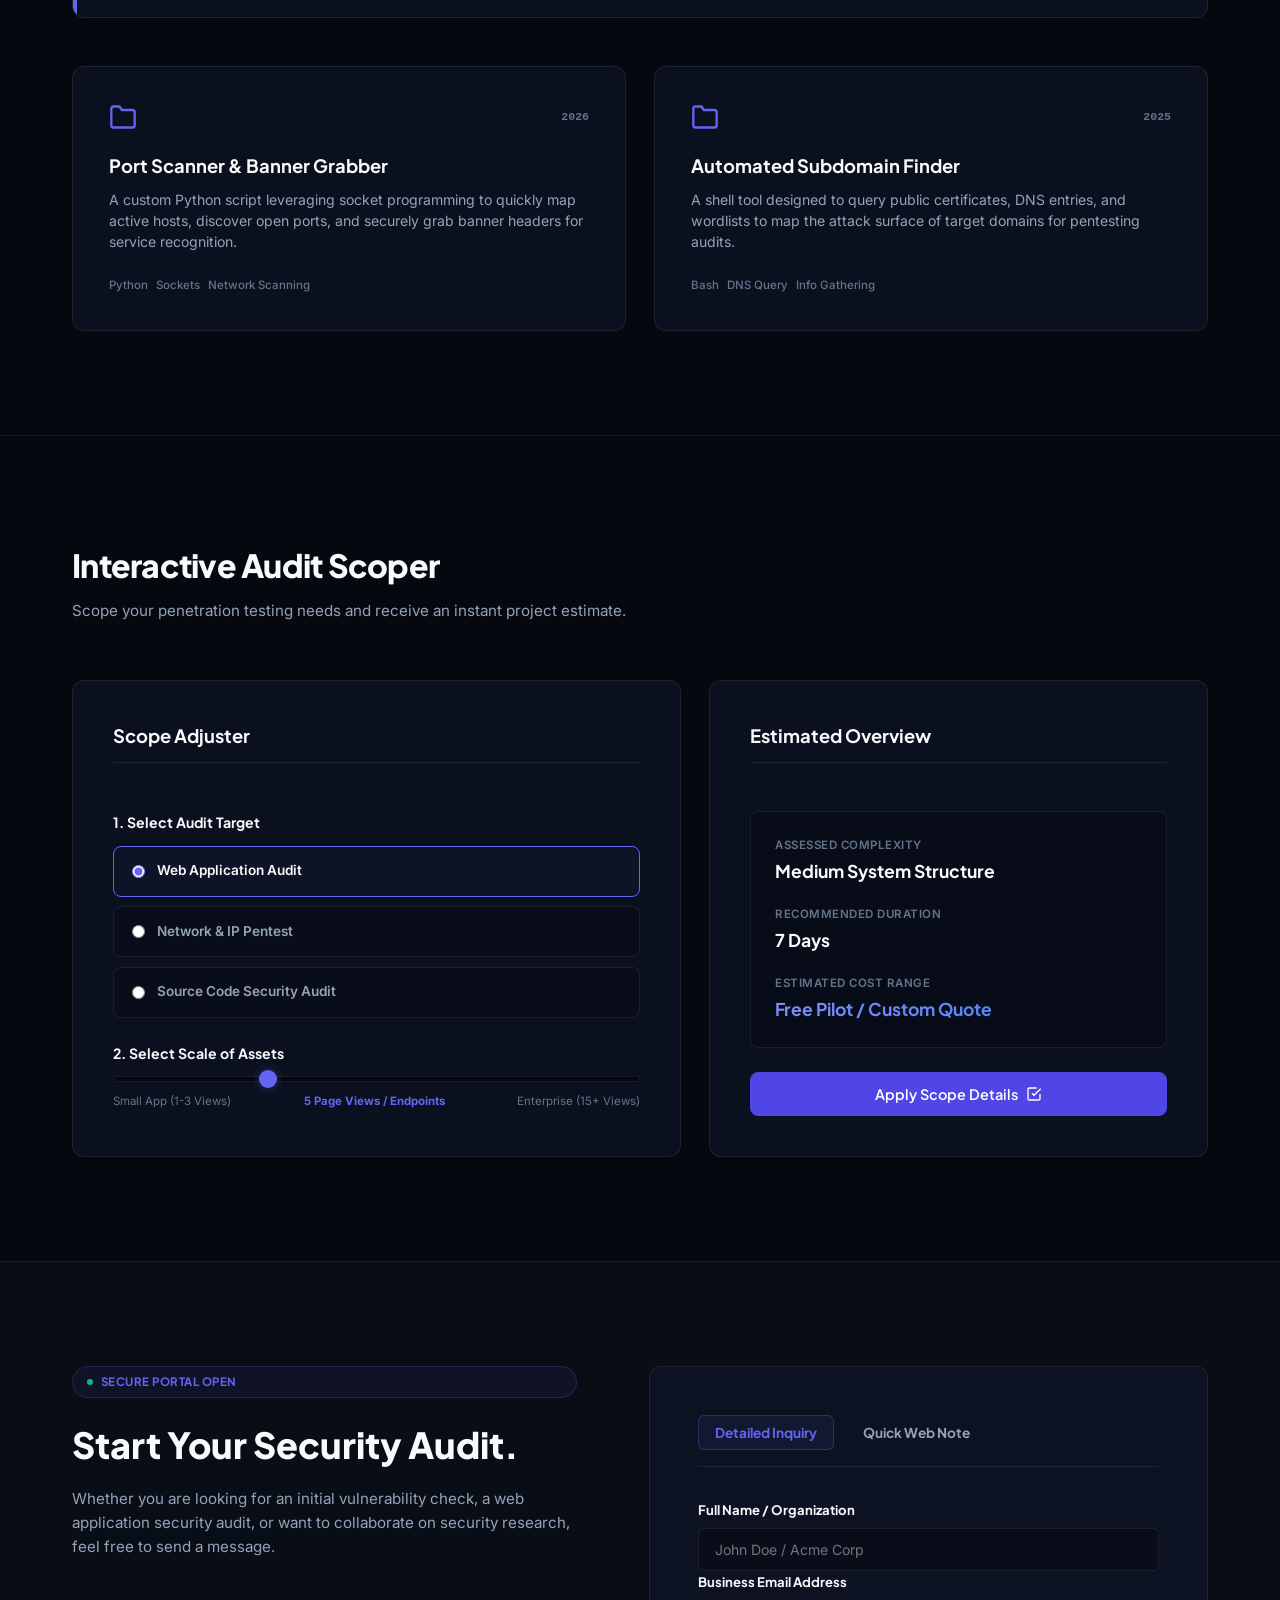
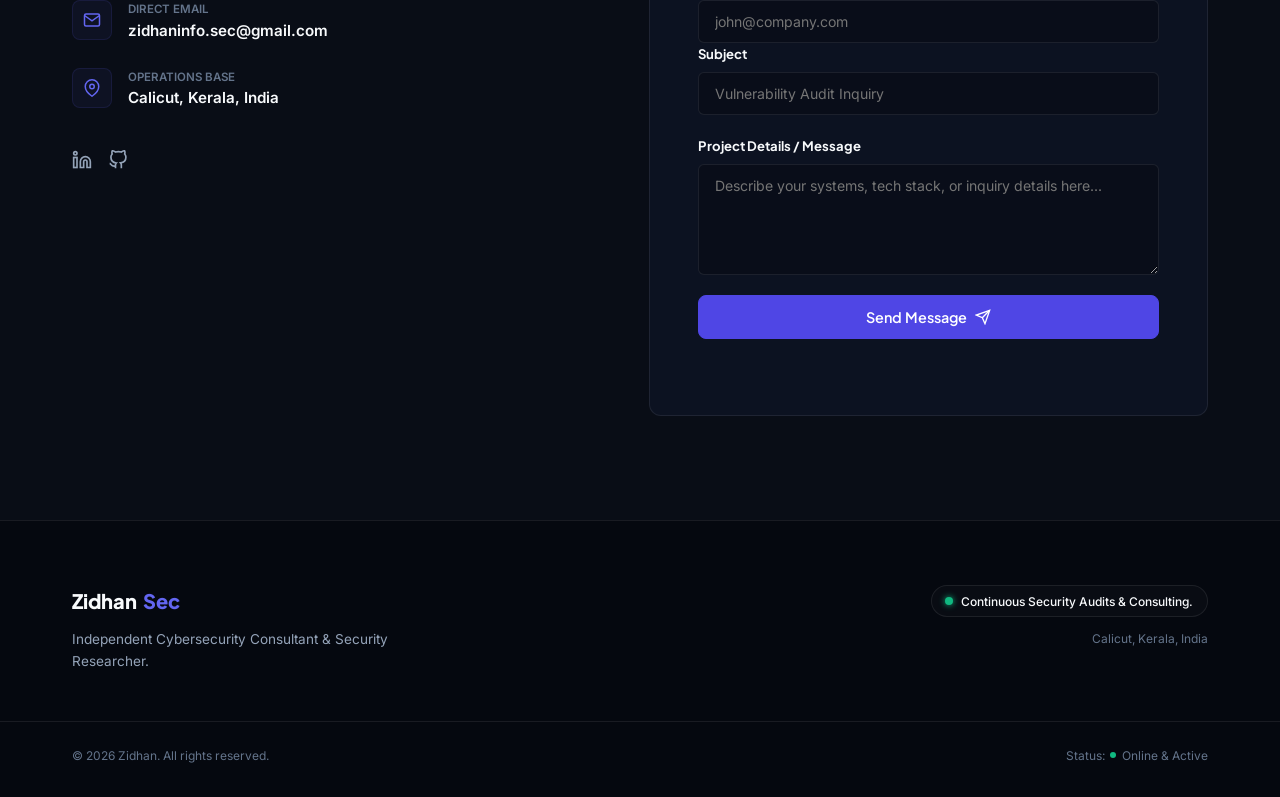
==== commit 74bab834: "Implement Anonymous Web Note toggle for contact form and make messenger name optional" ====
--- a/index.html
+++ b/index.html
@@ -365,28 +365,35 @@
 
                 <!-- Styled Contact Form -->
                 <div class="contact-form-card">
+                    <div class="contact-form-tabs">
+                        <button type="button" class="form-tab active" id="tab-audit-inquiry">Detailed Inquiry</button>
+                        <button type="button" class="form-tab" id="tab-quick-note">Quick Web Note</button>
+                    </div>
                     <form id="contact-form" class="cyber-form">
+                        <!-- Group details so they can be hidden dynamically -->
+                        <div id="contact-detailed-fields">
+                            <div class="form-row">
+                                <div class="form-group">
+                                    <label for="form-name">Full Name / Organization</label>
+                                    <input type="text" id="form-name" required placeholder="John Doe / Acme Corp">
+                                </div>
+                            </div>
+                            <div class="form-row">
+                                <div class="form-group">
+                                    <label for="form-email">Business Email Address</label>
+                                    <input type="email" id="form-email" required placeholder="john@company.com">
+                                </div>
+                            </div>
+                            <div class="form-row">
+                                <div class="form-group">
+                                    <label for="form-subject">Subject</label>
+                                    <input type="text" id="form-subject" required placeholder="Vulnerability Audit Inquiry">
+                                </div>
+                            </div>
+                        </div>
                         <div class="form-row">
                             <div class="form-group">
-                                <label for="form-name">Full Name / Organization</label>
-                                <input type="text" id="form-name" required placeholder="John Doe / Acme Corp">
-                            </div>
-                        </div>
-                        <div class="form-row">
-                            <div class="form-group">
-                                <label for="form-email">Business Email Address</label>
-                                <input type="email" id="form-email" required placeholder="john@company.com">
-                            </div>
-                        </div>
-                        <div class="form-row">
-                            <div class="form-group">
-                                <label for="form-subject">Subject</label>
-                                <input type="text" id="form-subject" required placeholder="Vulnerability Audit Inquiry">
-                            </div>
-                        </div>
-                        <div class="form-row">
-                            <div class="form-group">
-                                <label for="form-message">Project Details / Message</label>
+                                <label for="form-message" id="message-field-label">Project Details / Message</label>
                                 <textarea id="form-message" rows="5" required placeholder="Describe your systems, tech stack, or inquiry details here..."></textarea>
                             </div>
                         </div>
@@ -487,10 +494,10 @@
                 <!-- Input area -->
                 <div class="messenger-input-area" id="messenger-input-area">
                     <div class="input-row">
-                        <input type="text" id="messenger-name-input" placeholder="Your Name / Organization" required>
+                        <input type="text" id="messenger-name-input" placeholder="Your Name / Organization (Optional)">
                     </div>
                     <div class="input-row">
-                        <textarea id="messenger-text-input" rows="3" placeholder="Type message payload here..." required></textarea>
+                        <textarea id="messenger-text-input" rows="3" placeholder="Type message here..." required></textarea>
                     </div>
                     <button class="btn btn-primary btn-sm btn-block" id="messenger-submit-btn">
                         <span>Send Message</span>
@@ -500,9 +507,9 @@
                 <!-- Transmission Screen (hidden initially) -->
                 <div class="messenger-transmission-area hidden" id="messenger-transmission-area">
                     <div class="chat-msg system success">
-                        <p>[SUCCESS] Message successfully packaged.</p>
-                    </div>
-                    <p class="trans-desc">How would you like to transmit this message to Zidhan?</p>
+                        <p>[SUCCESS] Message saved to Admin Panel.</p>
+                    </div>
+                    <p class="trans-desc">Your message has been received! You can also optionally forward it via WhatsApp or Email below for an instant response.</p>
                     <div class="trans-options">
                         <!-- WhatsApp button -->
                         <a href="#" target="_blank" class="trans-btn whatsapp" id="trans-whatsapp-btn">
--- a/style.css
+++ b/style.css
@@ -1223,6 +1223,39 @@
     border: 1px solid var(--color-border);
     border-radius: 12px;
     padding: 3rem;
+}
+
+/* Contact Form Tabs */
+.contact-form-tabs {
+    display: flex;
+    gap: 0.75rem;
+    margin-bottom: 2rem;
+    border-bottom: 1px solid var(--color-border);
+    padding-bottom: 1rem;
+}
+
+.form-tab {
+    background: none;
+    border: 1px solid transparent;
+    color: var(--color-text-secondary);
+    padding: 0.5rem 1rem;
+    border-radius: 6px;
+    cursor: pointer;
+    font-family: var(--font-heading);
+    font-size: 0.85rem;
+    font-weight: 700;
+    transition: var(--transition-fast);
+}
+
+.form-tab:hover {
+    color: var(--color-text-primary);
+    background-color: rgba(255, 255, 255, 0.02);
+}
+
+.form-tab.active {
+    background-color: rgba(99, 102, 241, 0.08);
+    border-color: rgba(99, 102, 241, 0.3);
+    color: var(--color-primary-light);
 }
 .cyber-form {
     display: flex;
